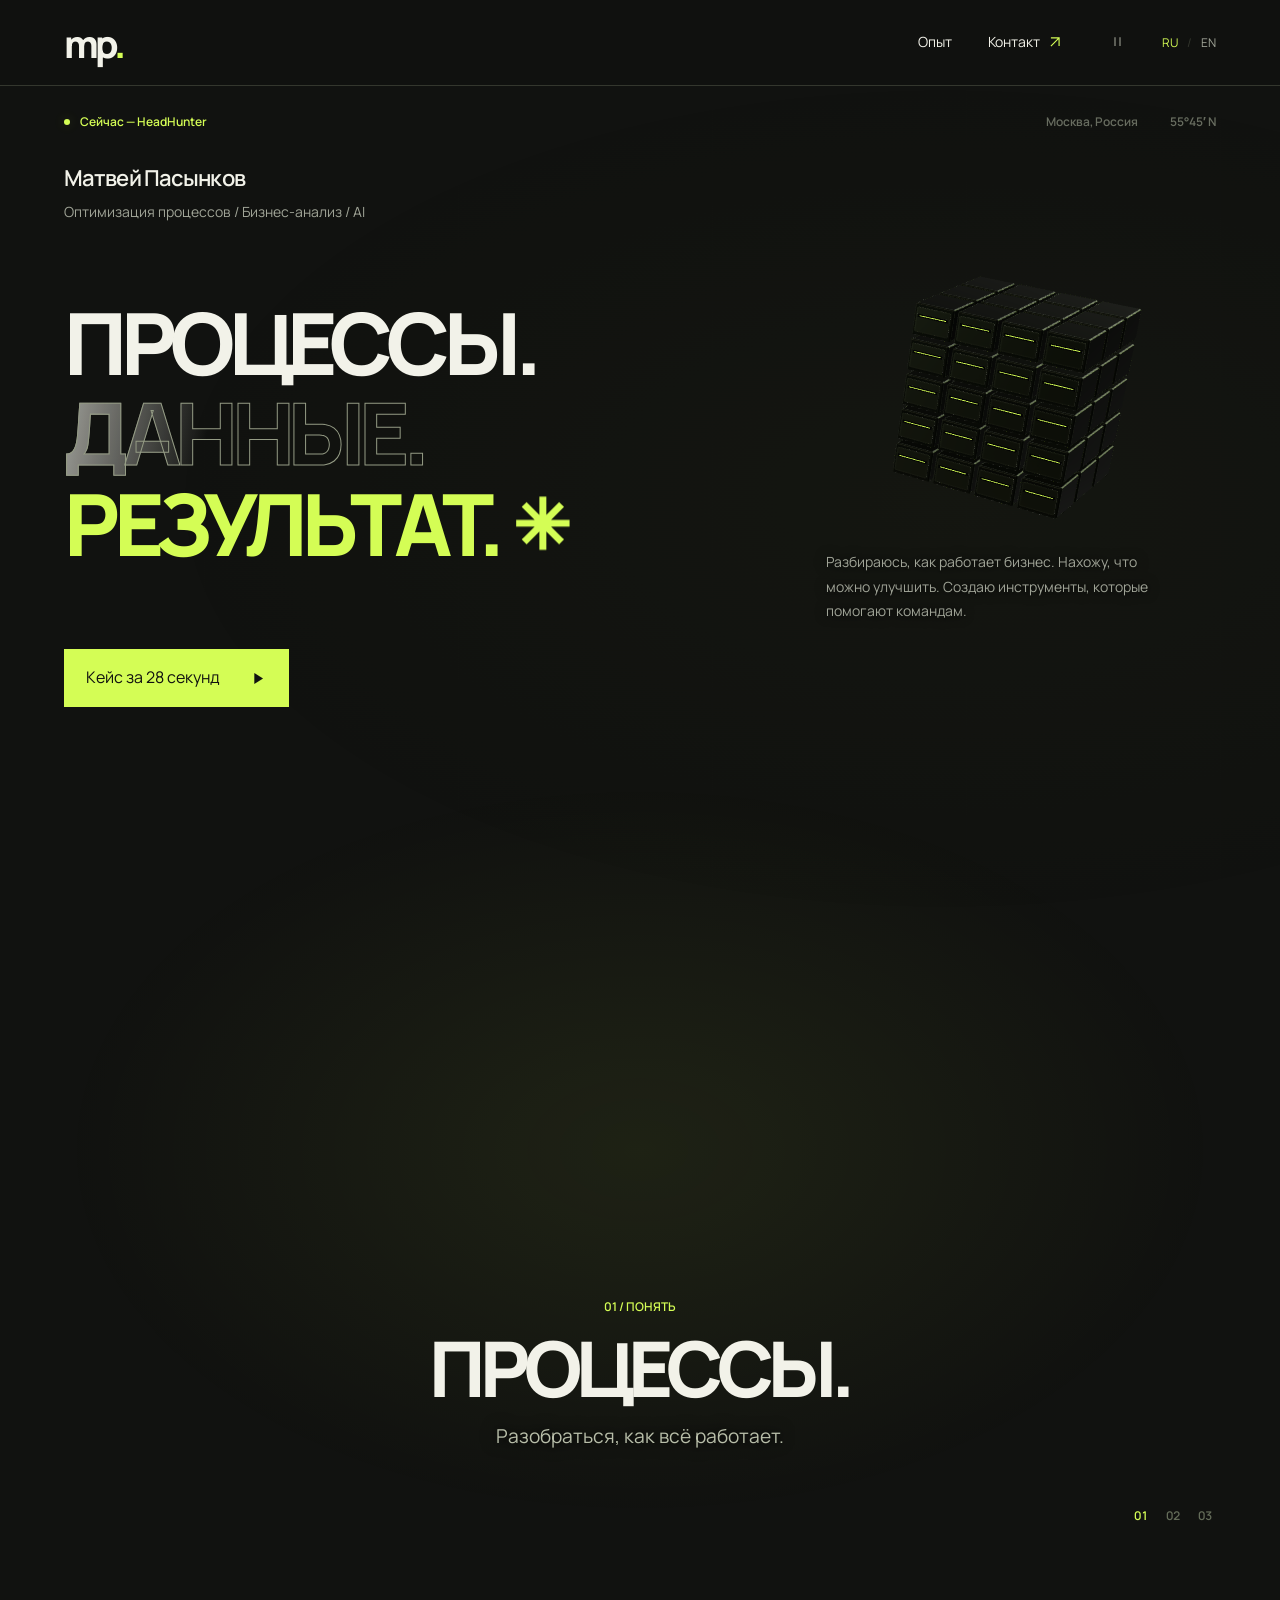
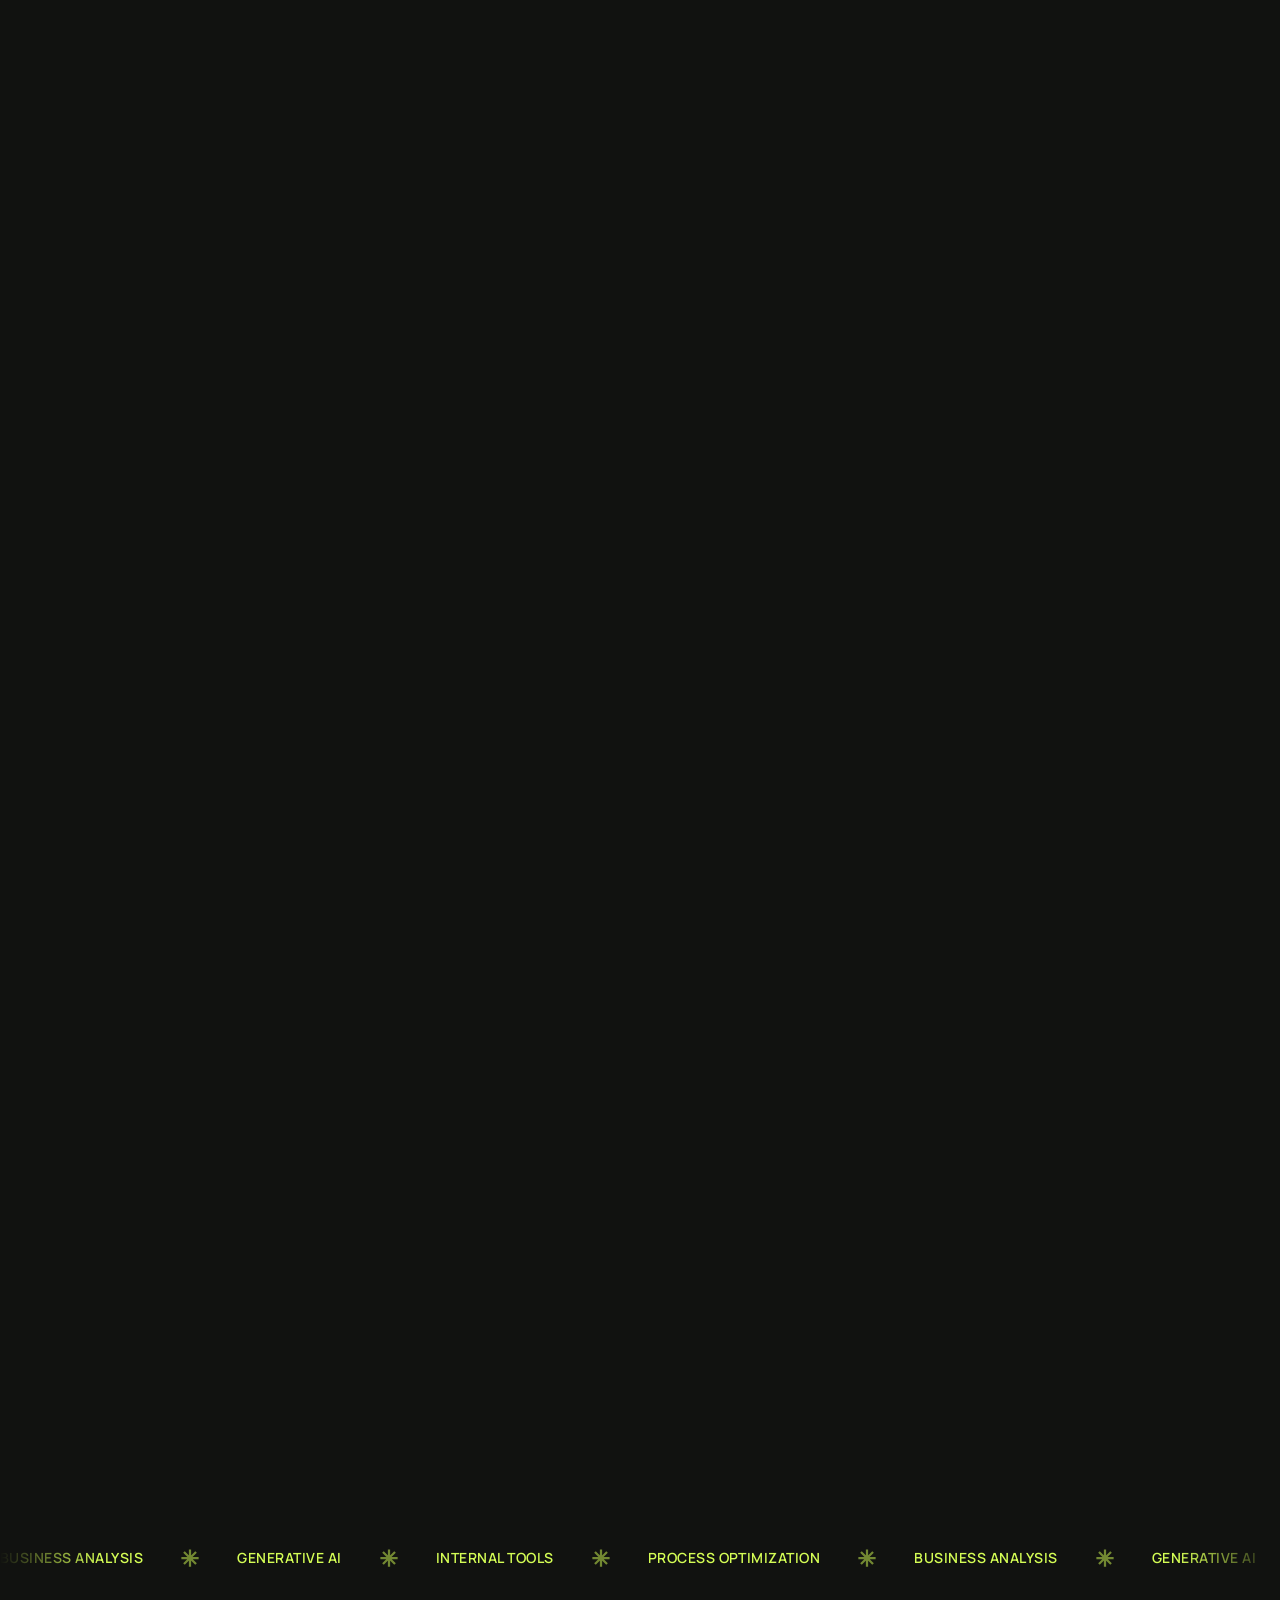
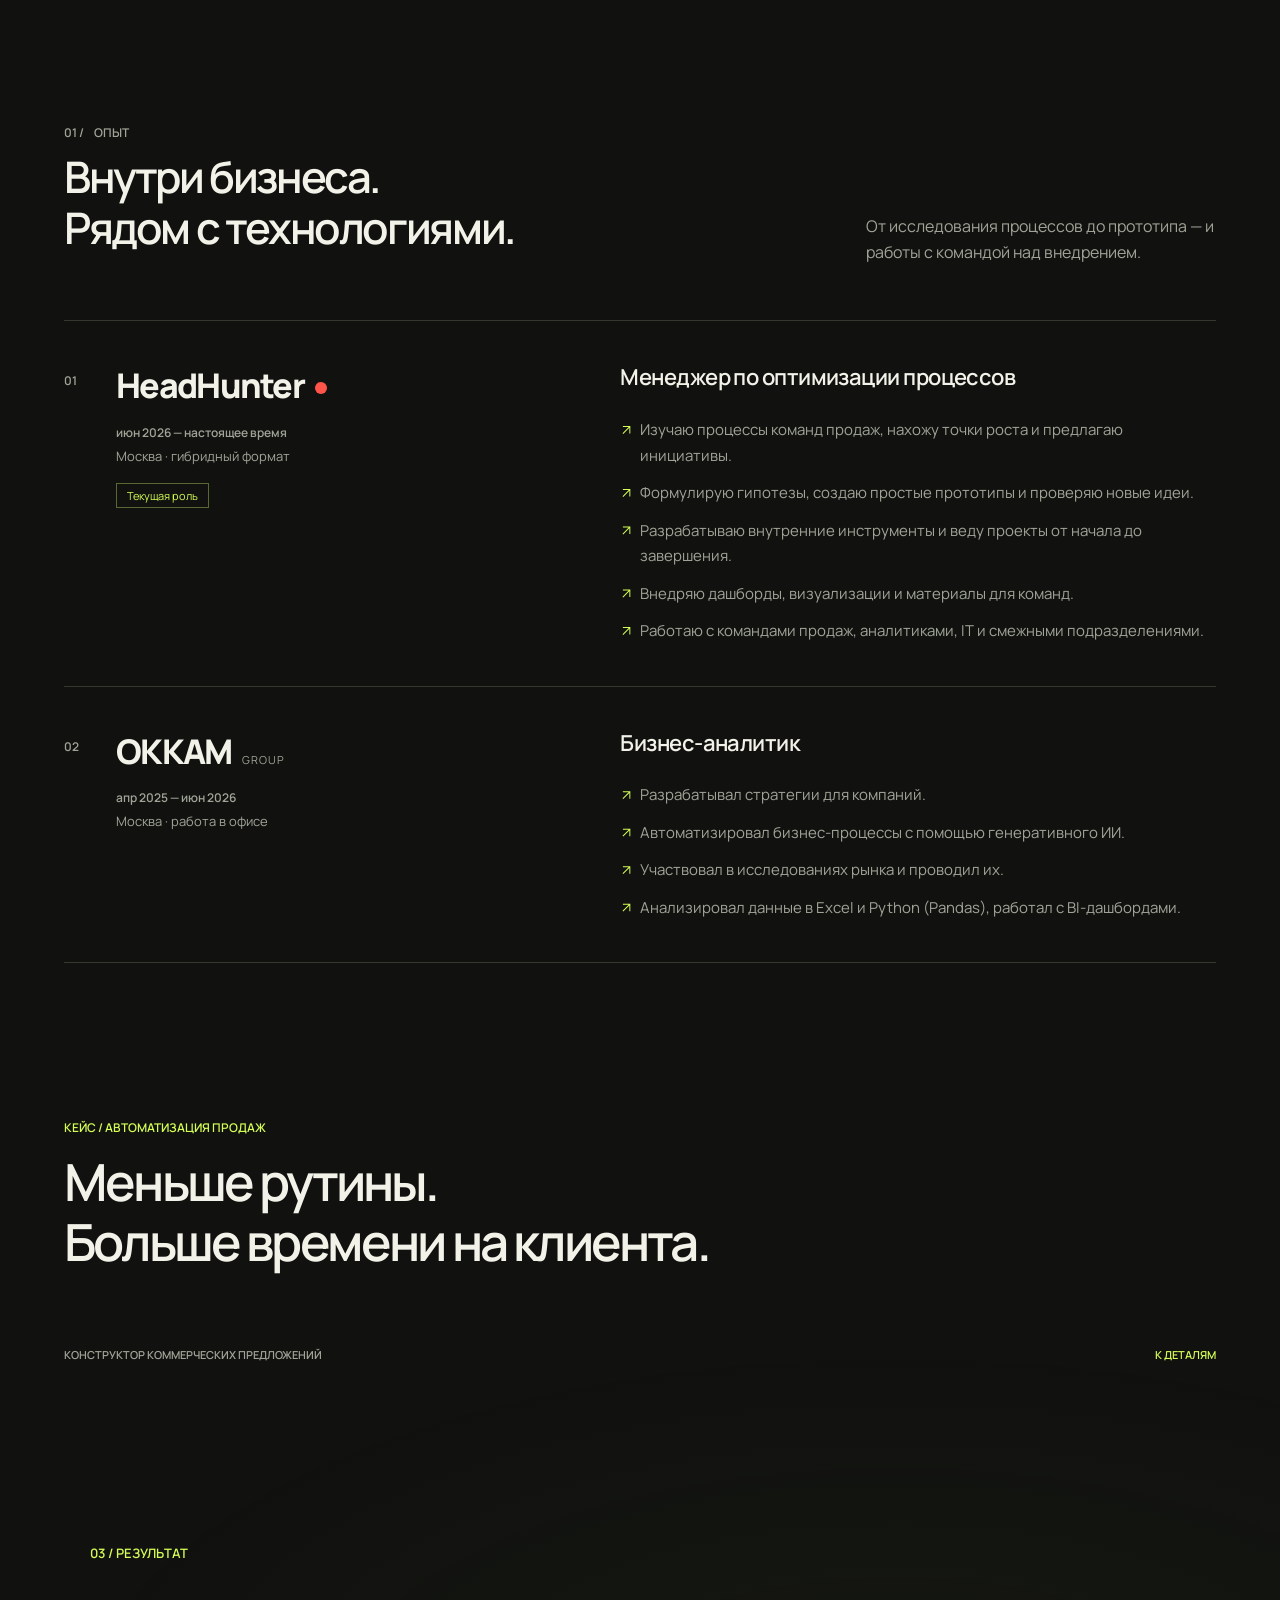
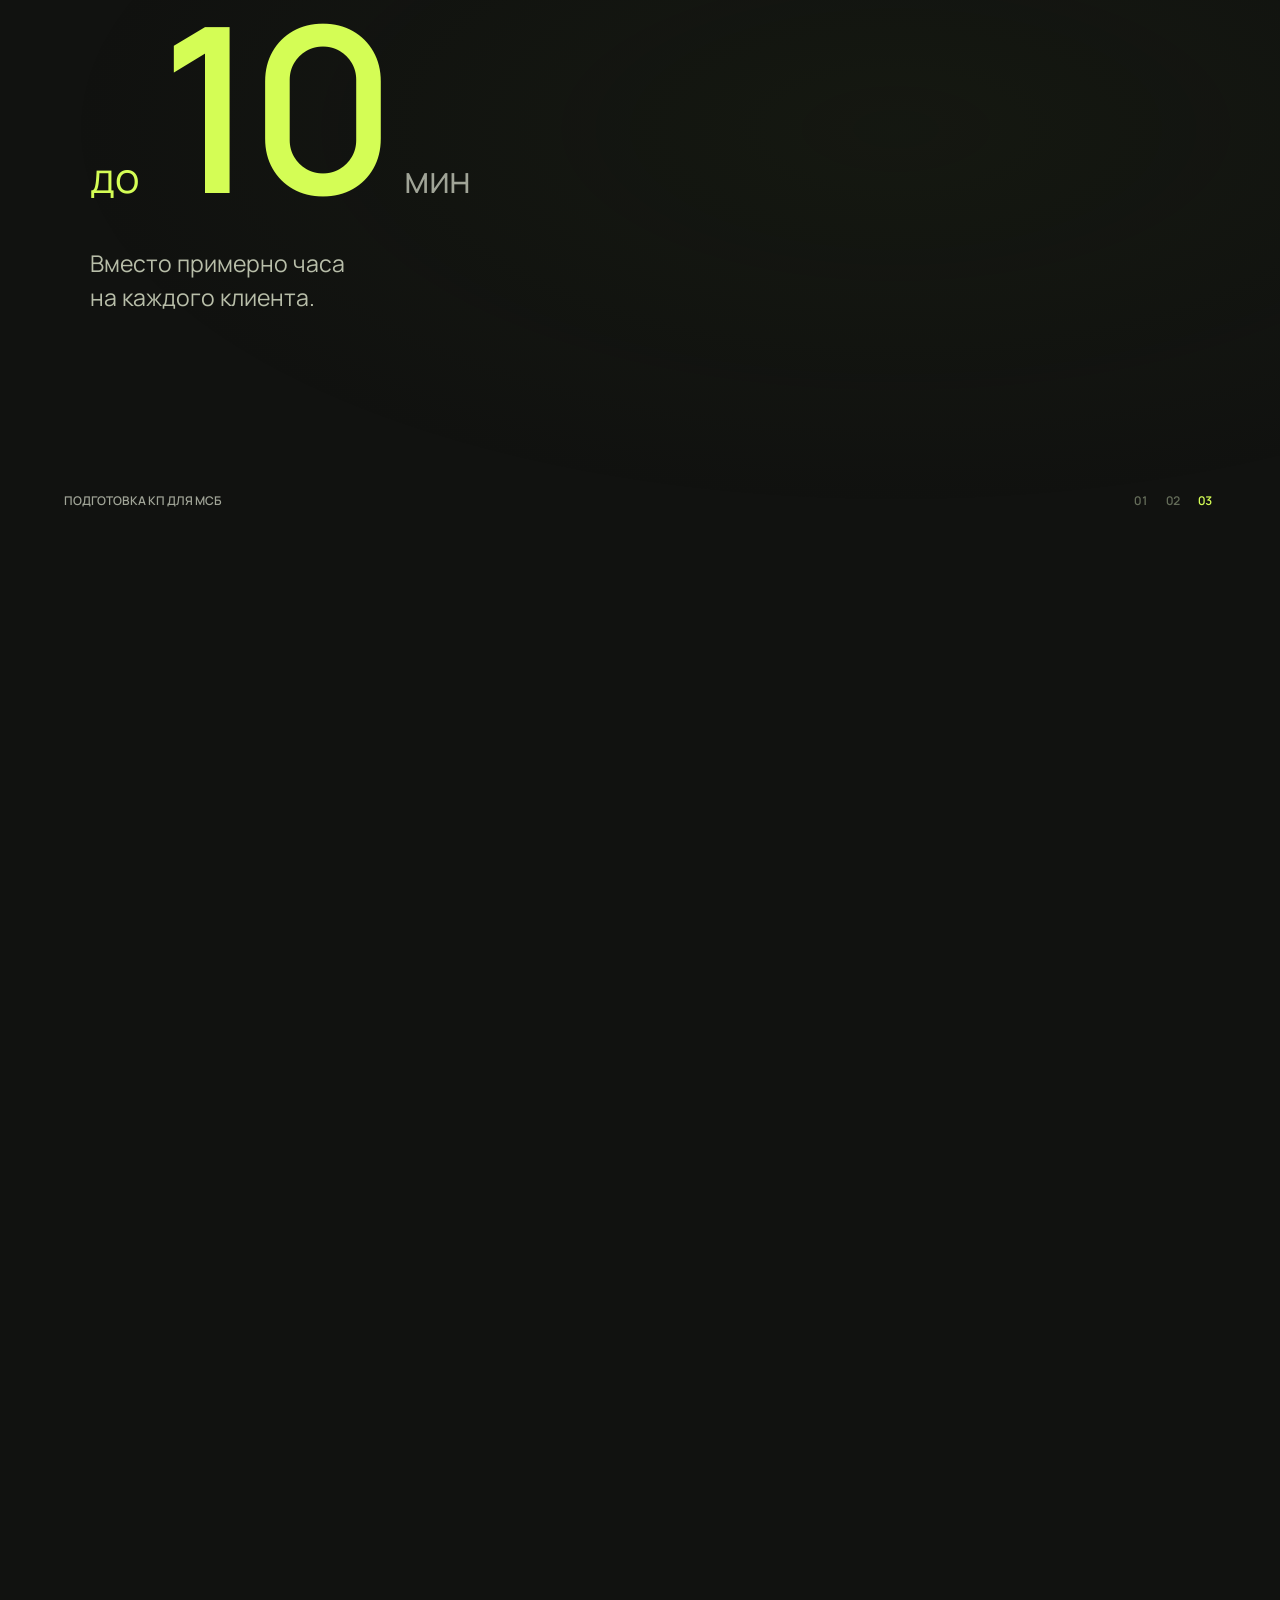
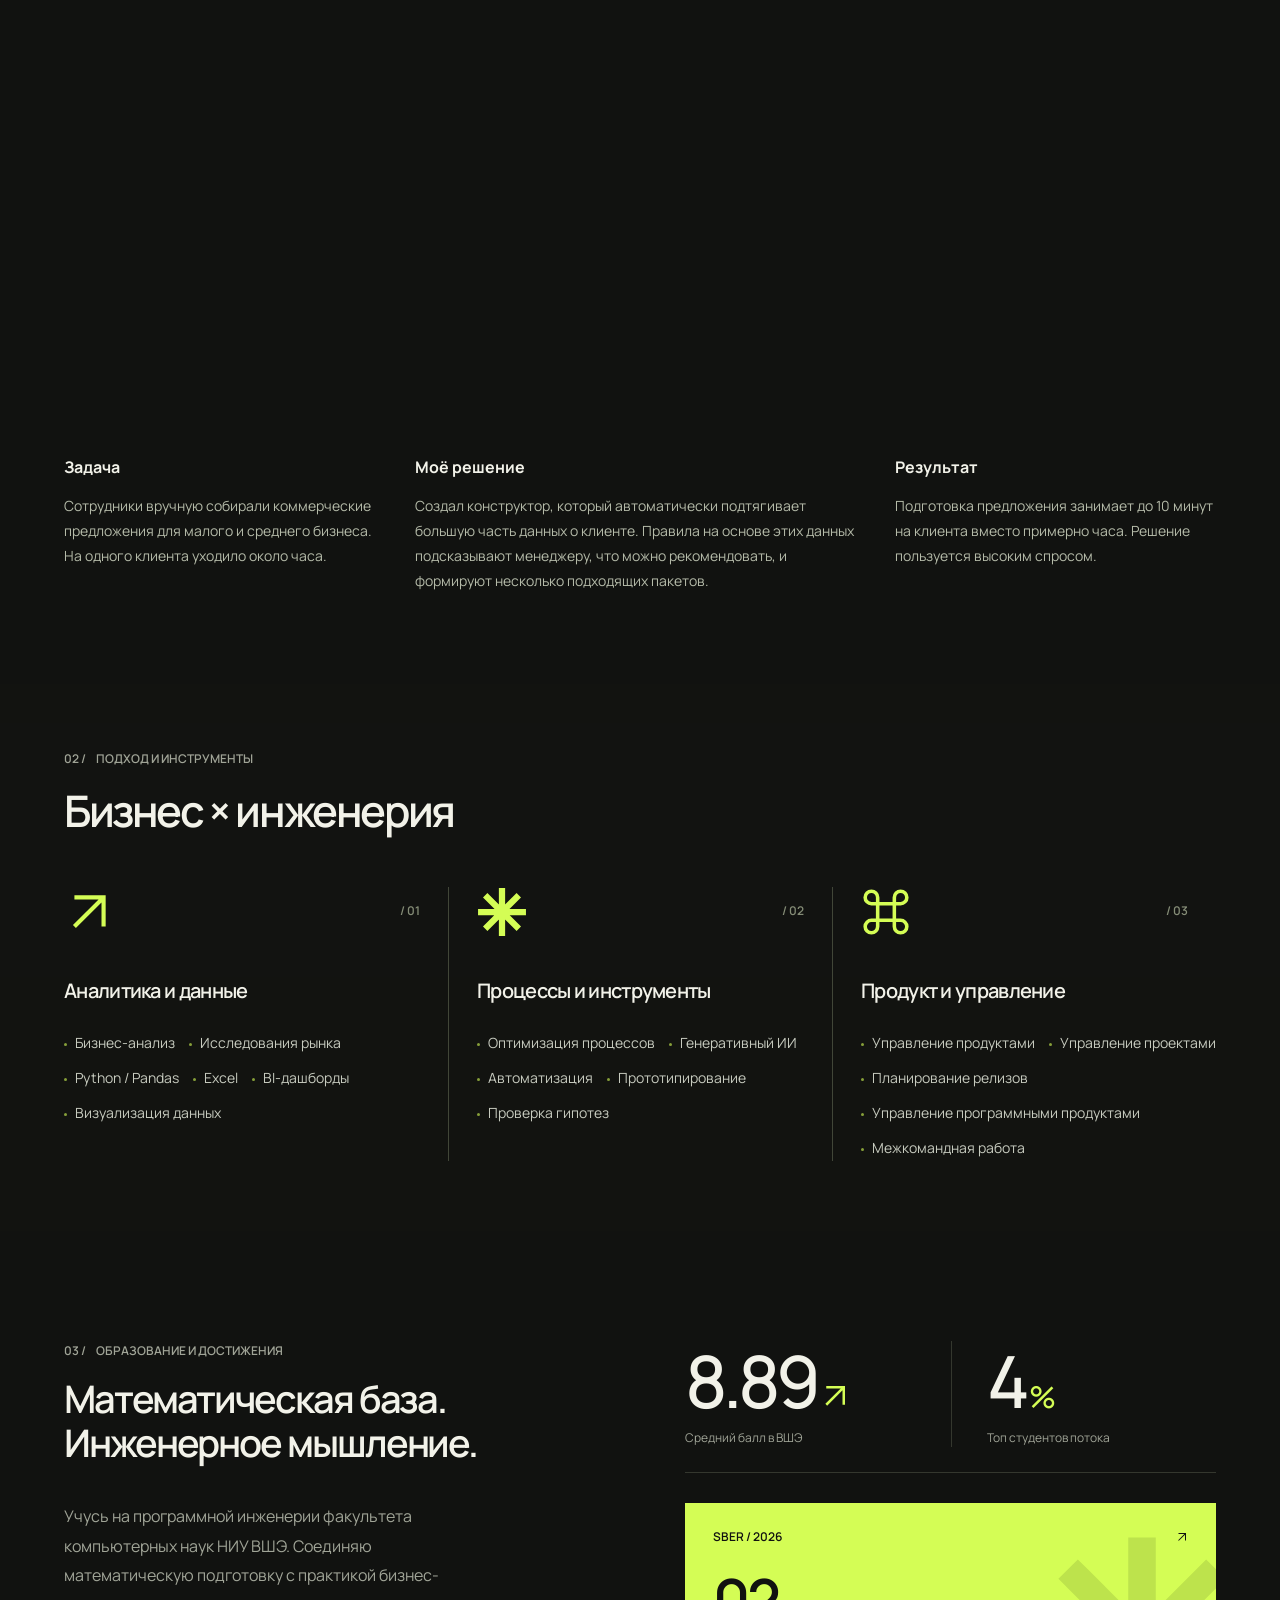
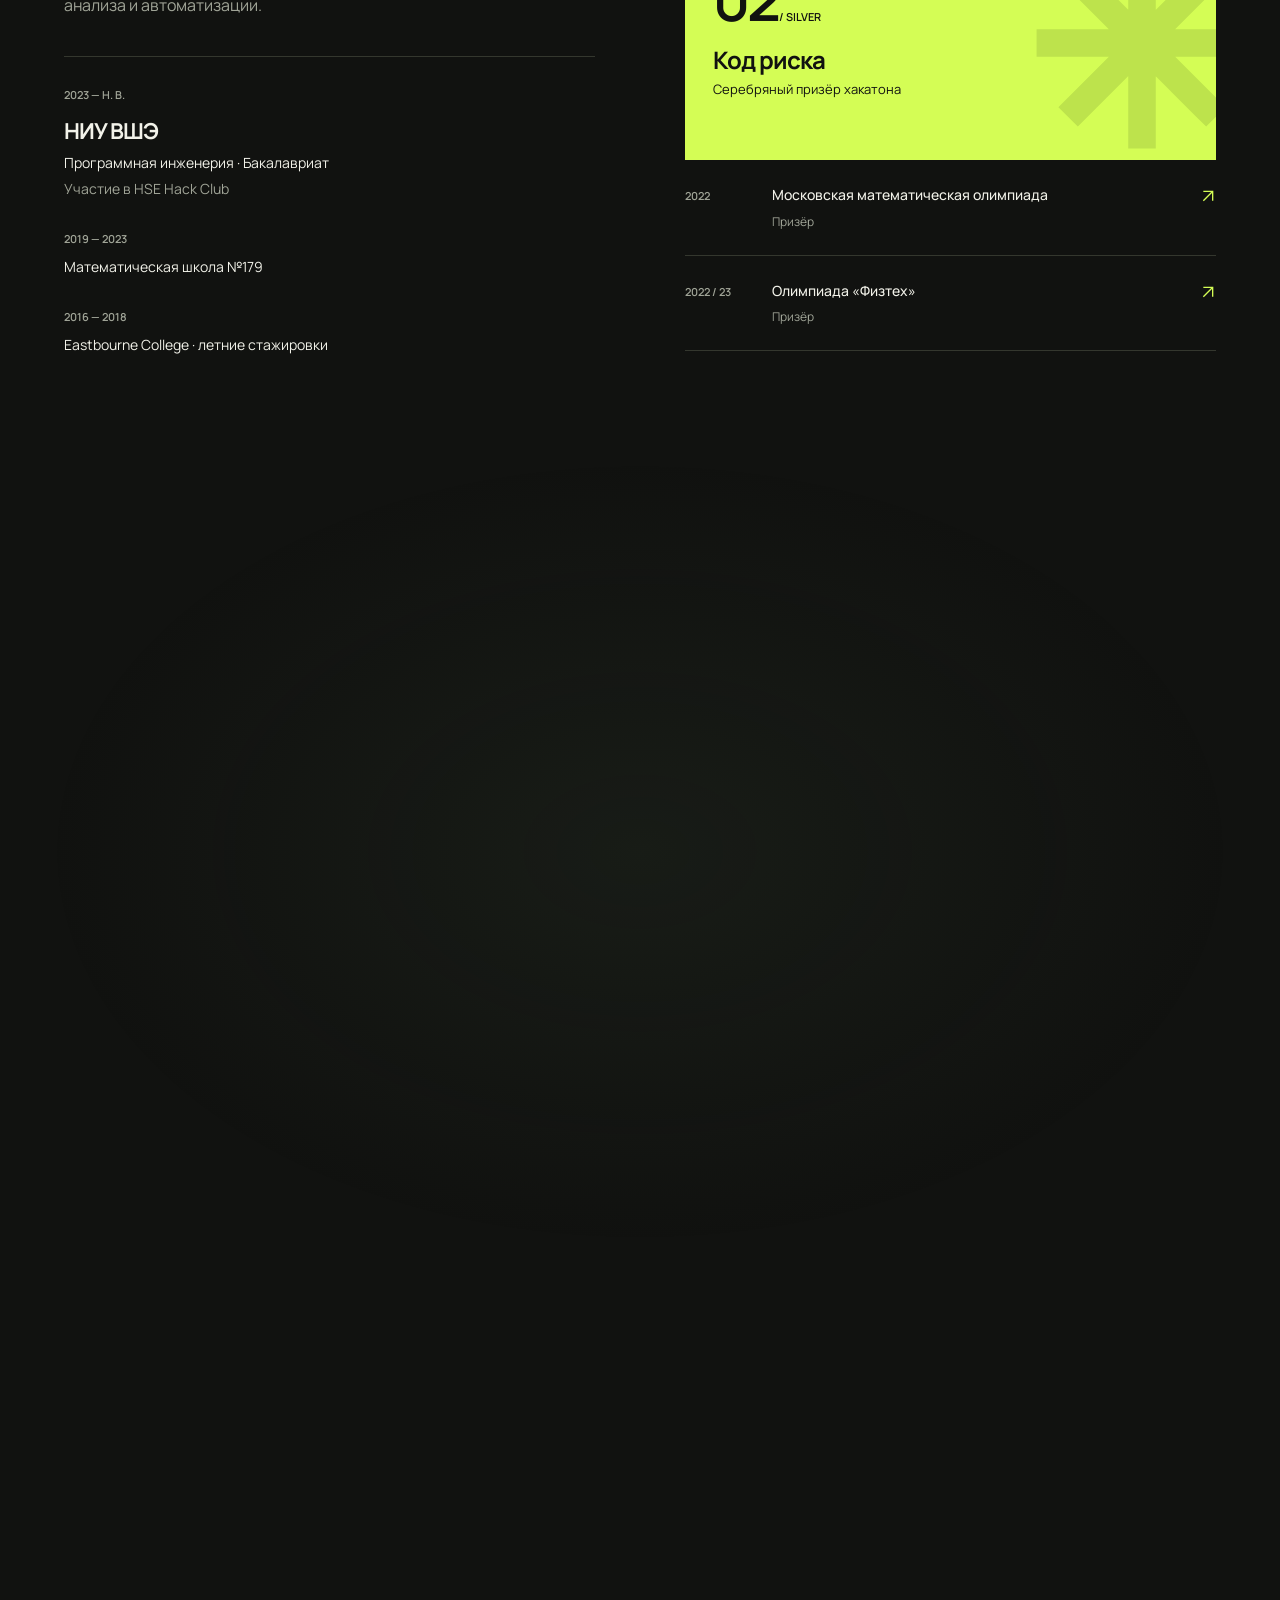
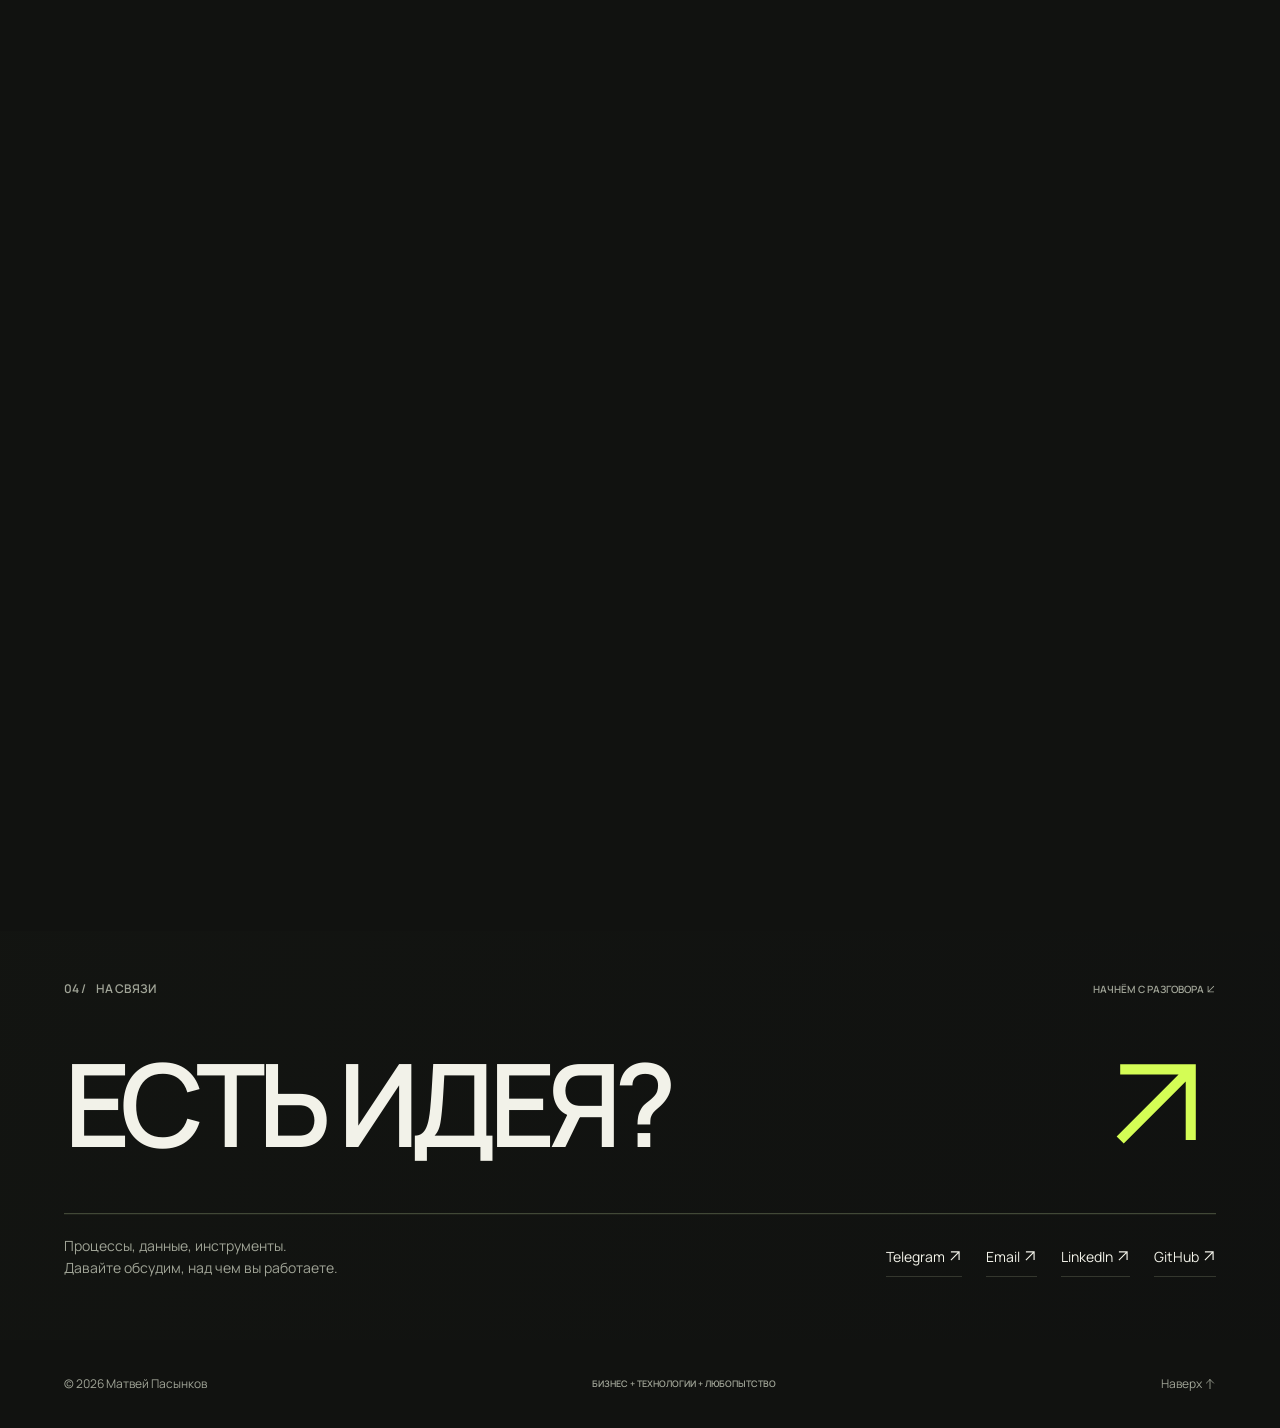
==== index.html @ 681729d5 "Build a continuous case film and responsive cube interaction" ====
<!doctype html>
<html lang="ru">
<head>
<meta charset="utf-8"><meta name="viewport" content="width=device-width,initial-scale=1">
<meta name="theme-color" content="#111210">
<meta name="description" content="Матвей Пасынков — оптимизация процессов в HeadHunter, бизнес-анализ и AI-автоматизация. Программная инженерия, НИУ ВШЭ.">
<title>Матвей Пасынков — процессы, данные, результат</title>
<link rel="canonical" href="https://matveipasynkov.github.io/">
<link rel="icon" href="assets/favicon.svg" type="image/svg+xml">
<link rel="preconnect" href="https://fonts.googleapis.com"><link rel="preconnect" href="https://fonts.gstatic.com" crossorigin>
<link href="https://fonts.googleapis.com/css2?family=Manrope:wght@400;500;600;700;800&display=swap" rel="stylesheet">
<link rel="stylesheet" href="styles.css?v=pulse-8">
</head>
<body>
<a class="skip" href="#main">К содержанию / Skip to content</a>
<header class="header"><a class="monogram" href="#" aria-label="Матвей Пасынков — главная">mp<span class="dot">.</span></a><nav aria-label="Main navigation"><a href="#experience"><span data-ru="Опыт" data-en="Experience">Опыт</span></a><a href="#contact"><span data-ru="Контакт" data-en="Contact">Контакт</span> <span class="arrow"><svg class="ui-icon" viewBox="0 0 24 24" fill="none" stroke="currentColor" stroke-width="1.7" stroke-linecap="square" aria-hidden="true"><path d="M5 4h15v15h-2V7.414L5.707 19.707 4.293 18.293 16.586 6H5Z" fill="currentColor" stroke="none"/></svg></span></a></nav><button class="motion-toggle" type="button" aria-label="Pause animations" aria-pressed="false" title="Pause animations"><span aria-hidden="true">Ⅱ</span></button><button class="lang" type="button" aria-label="Switch to English"><span class="lang-ru active">RU</span><span class="lang-divider">/</span><span class="lang-en">EN</span></button></header>
<main id="main">
<section class="hero wrap">
<div class="hero-top"><div class="eyebrow"><span class="status-dot"></span><span data-ru="Сейчас — HeadHunter" data-en="Currently at HeadHunter">Сейчас — HeadHunter</span></div><div class="mono hero-place"><span data-ru="Москва, Россия" data-en="Moscow, Russia">Москва, Россия</span> <span>55°45′ N</span></div></div>
<div class="hero-identity"><h1 data-ru="Матвей Пасынков" data-en="Matvey Pasynkov">Матвей Пасынков</h1><p><span data-ru="Оптимизация процессов / Бизнес-анализ / AI" data-en="Process optimization / Business analysis / AI">Оптимизация процессов / Бизнес-анализ / AI</span></p></div>
<div class="hero-grid"><div class="hero-display" aria-hidden="true"><div><span data-ru="ПРОЦЕССЫ." data-en="PROCESSES.">ПРОЦЕССЫ.</span></div><div class="outline"><span data-ru="ДАННЫЕ." data-en="DATA.">ДАННЫЕ.</span></div><div class="accent"><span data-ru="РЕЗУЛЬТАТ." data-en="IMPACT.">РЕЗУЛЬТАТ.</span><span class="display-star"><svg class="ui-icon" viewBox="0 0 24 24" fill="none" stroke="currentColor" stroke-width="1.7" stroke-linecap="square" aria-hidden="true"><path d="M12 2v20M2 12h20M5 5l14 14M5 19 19 5" stroke-width="3"/></svg></span></div></div>
<div class="hero-aside"><div class="process-diagram" aria-label="Цикл работы: анализ, гипотеза, прототип и проверка"><div class="diagram-top mono"><span data-ru="ОТ ВОПРОСА К РЕШЕНИЮ" data-en="FROM QUESTION TO SOLUTION">ОТ ВОПРОСА К РЕШЕНИЮ</span><span><svg class="ui-icon" viewBox="0 0 24 24" fill="none" stroke="currentColor" stroke-width="1.7" stroke-linecap="square" aria-hidden="true"><path d="M5 4h15v15h-2V7.414L5.707 19.707 4.293 18.293 16.586 6H5Z" fill="currentColor" stroke="none"/></svg></span></div><div class="diagram-stage"><div class="orbit orbit-one"></div><div class="orbit orbit-two"></div><div class="orbit orbit-three"></div><div class="diagram-core"><span><svg class="ui-icon" viewBox="0 0 24 24" fill="none" stroke="currentColor" stroke-width="1.7" stroke-linecap="square" aria-hidden="true"><path d="M5 4h15v15h-2V7.414L5.707 19.707 4.293 18.293 16.586 6H5Z" fill="currentColor" stroke="none"/></svg></span></div><span class="node node-a">01 / <span data-ru="АНАЛИЗ" data-en="ANALYSIS">АНАЛИЗ</span></span><span class="node node-b">02 / <span data-ru="ГИПОТЕЗА" data-en="HYPOTHESIS">ГИПОТЕЗА</span></span><span class="node node-c">03 / <span data-ru="ПРОТОТИП" data-en="PROTOTYPE">ПРОТОТИП</span></span></div><div class="diagram-bottom mono"><span><span data-ru="ПРОВЕРИТЬ. УЛУЧШИТЬ. ПОВТОРИТЬ." data-en="TEST. IMPROVE. REPEAT.">ПРОВЕРИТЬ. УЛУЧШИТЬ. ПОВТОРИТЬ.</span></span><span class="signal">▂▄▆█</span></div></div><p class="hero-summary"><span data-ru="Разбираюсь, как работает бизнес. Нахожу, что можно улучшить. Создаю инструменты, которые помогают командам." data-en="I explore how businesses work, find what can be improved, and build tools that help teams.">Разбираюсь, как работает бизнес. Нахожу, что можно улучшить. Создаю инструменты, которые помогают командам.</span></p></div></div>
<div class="hero-bottom"><button class="primary film-trigger" type="button" aria-haspopup="dialog" aria-controls="intro-film"><span data-ru="Кейс за 28 секунд" data-en="The case in 28 seconds">Кейс за 28 секунд</span><svg class="ui-icon" viewBox="0 0 24 24" fill="currentColor" aria-hidden="true"><path d="m8 5 11 7-11 7Z"/></svg></button></div>
</section>
<section class="scroll-film" aria-label="Processes, data, impact">
<div class="film-stage">

<div class="film-art" aria-hidden="true"><div class="film-grid"></div><svg class="film-system" viewBox="0 0 800 800" fill="none"><g stroke="currentColor"><circle class="film-ring ring-a" cx="400" cy="400" r="270"/><circle class="film-ring ring-b" cx="400" cy="400" r="220" stroke-dasharray="2 14"/><ellipse class="film-ring ring-c" cx="400" cy="400" rx="310" ry="125"/><ellipse class="film-ring ring-d" cx="400" cy="400" rx="125" ry="310"/><path class="film-cross" d="M400 60v100M400 640v100M60 400h100M640 400h100"/></g><g class="film-points" fill="currentColor"><circle cx="400" cy="130" r="6"/><circle cx="670" cy="400" r="6"/><circle cx="400" cy="670" r="6"/><circle cx="130" cy="400" r="6"/></g></svg></div>
<div class="film-shot shot-one"><span class="film-index mono" data-ru="01 / ПОНЯТЬ" data-en="01 / UNDERSTAND">01 / ПОНЯТЬ</span><h2 data-ru="ПРОЦЕССЫ." data-en="PROCESSES.">ПРОЦЕССЫ.</h2><p data-ru="Разобраться, как всё работает." data-en="Understand how it all works.">Разобраться, как всё работает.</p></div>
<div class="film-shot shot-two"><span class="film-index mono" data-ru="02 / ИССЛЕДОВАТЬ" data-en="02 / EXPLORE">02 / ИССЛЕДОВАТЬ</span><h2 data-ru="ДАННЫЕ." data-en="DATA.">ДАННЫЕ.</h2><p data-ru="Найти закономерности. Проверить гипотезу." data-en="Find the patterns. Test the hypothesis.">Найти закономерности. Проверить гипотезу.</p></div>
<div class="film-shot shot-three"><span class="film-index mono" data-ru="03 / СОЗДАТЬ" data-en="03 / BUILD">03 / СОЗДАТЬ</span><h2 data-ru="РЕЗУЛЬТАТ." data-en="IMPACT.">РЕЗУЛЬТАТ.</h2><p data-ru="Превратить идею в работающий инструмент." data-en="Turn an idea into a working tool.">Превратить идею в работающий инструмент.</p></div>
<div class="film-bottom"><div class="scene-steps" aria-hidden="true"><span class="is-active">01</span><span>02</span><span>03</span></div></div>
</div></section>
<div class="ribbon-viewport" aria-hidden="true"><div class="ribbon"><div class="ribbon-track"><div class="ribbon-group"><div class="ribbon-unit"><span class="ribbon-label">BUSINESS ANALYSIS</span><span><svg class="ui-icon" viewBox="0 0 24 24" fill="none" stroke="currentColor" stroke-width="1.7" stroke-linecap="square" aria-hidden="true"><path d="M12 2v20M2 12h20M5 5l14 14M5 19 19 5" stroke-width="3"/></svg></span><span class="ribbon-label">GENERATIVE AI</span><span><svg class="ui-icon" viewBox="0 0 24 24" fill="none" stroke="currentColor" stroke-width="1.7" stroke-linecap="square" aria-hidden="true"><path d="M12 2v20M2 12h20M5 5l14 14M5 19 19 5" stroke-width="3"/></svg></span><span class="ribbon-label">INTERNAL TOOLS</span><span><svg class="ui-icon" viewBox="0 0 24 24" fill="none" stroke="currentColor" stroke-width="1.7" stroke-linecap="square" aria-hidden="true"><path d="M12 2v20M2 12h20M5 5l14 14M5 19 19 5" stroke-width="3"/></svg></span><span class="ribbon-label">PROCESS OPTIMIZATION</span><span><svg class="ui-icon" viewBox="0 0 24 24" fill="none" stroke="currentColor" stroke-width="1.7" stroke-linecap="square" aria-hidden="true"><path d="M12 2v20M2 12h20M5 5l14 14M5 19 19 5" stroke-width="3"/></svg></span></div><div class="ribbon-unit"><span class="ribbon-label">BUSINESS ANALYSIS</span><span><svg class="ui-icon" viewBox="0 0 24 24" fill="none" stroke="currentColor" stroke-width="1.7" stroke-linecap="square" aria-hidden="true"><path d="M12 2v20M2 12h20M5 5l14 14M5 19 19 5" stroke-width="3"/></svg></span><span class="ribbon-label">GENERATIVE AI</span><span><svg class="ui-icon" viewBox="0 0 24 24" fill="none" stroke="currentColor" stroke-width="1.7" stroke-linecap="square" aria-hidden="true"><path d="M12 2v20M2 12h20M5 5l14 14M5 19 19 5" stroke-width="3"/></svg></span><span class="ribbon-label">INTERNAL TOOLS</span><span><svg class="ui-icon" viewBox="0 0 24 24" fill="none" stroke="currentColor" stroke-width="1.7" stroke-linecap="square" aria-hidden="true"><path d="M12 2v20M2 12h20M5 5l14 14M5 19 19 5" stroke-width="3"/></svg></span><span class="ribbon-label">PROCESS OPTIMIZATION</span><span><svg class="ui-icon" viewBox="0 0 24 24" fill="none" stroke="currentColor" stroke-width="1.7" stroke-linecap="square" aria-hidden="true"><path d="M12 2v20M2 12h20M5 5l14 14M5 19 19 5" stroke-width="3"/></svg></span></div><div class="ribbon-unit"><span class="ribbon-label">BUSINESS ANALYSIS</span><span><svg class="ui-icon" viewBox="0 0 24 24" fill="none" stroke="currentColor" stroke-width="1.7" stroke-linecap="square" aria-hidden="true"><path d="M12 2v20M2 12h20M5 5l14 14M5 19 19 5" stroke-width="3"/></svg></span><span class="ribbon-label">GENERATIVE AI</span><span><svg class="ui-icon" viewBox="0 0 24 24" fill="none" stroke="currentColor" stroke-width="1.7" stroke-linecap="square" aria-hidden="true"><path d="M12 2v20M2 12h20M5 5l14 14M5 19 19 5" stroke-width="3"/></svg></span><span class="ribbon-label">INTERNAL TOOLS</span><span><svg class="ui-icon" viewBox="0 0 24 24" fill="none" stroke="currentColor" stroke-width="1.7" stroke-linecap="square" aria-hidden="true"><path d="M12 2v20M2 12h20M5 5l14 14M5 19 19 5" stroke-width="3"/></svg></span><span class="ribbon-label">PROCESS OPTIMIZATION</span><span><svg class="ui-icon" viewBox="0 0 24 24" fill="none" stroke="currentColor" stroke-width="1.7" stroke-linecap="square" aria-hidden="true"><path d="M12 2v20M2 12h20M5 5l14 14M5 19 19 5" stroke-width="3"/></svg></span></div></div><div class="ribbon-group"><div class="ribbon-unit"><span class="ribbon-label">BUSINESS ANALYSIS</span><span><svg class="ui-icon" viewBox="0 0 24 24" fill="none" stroke="currentColor" stroke-width="1.7" stroke-linecap="square" aria-hidden="true"><path d="M12 2v20M2 12h20M5 5l14 14M5 19 19 5" stroke-width="3"/></svg></span><span class="ribbon-label">GENERATIVE AI</span><span><svg class="ui-icon" viewBox="0 0 24 24" fill="none" stroke="currentColor" stroke-width="1.7" stroke-linecap="square" aria-hidden="true"><path d="M12 2v20M2 12h20M5 5l14 14M5 19 19 5" stroke-width="3"/></svg></span><span class="ribbon-label">INTERNAL TOOLS</span><span><svg class="ui-icon" viewBox="0 0 24 24" fill="none" stroke="currentColor" stroke-width="1.7" stroke-linecap="square" aria-hidden="true"><path d="M12 2v20M2 12h20M5 5l14 14M5 19 19 5" stroke-width="3"/></svg></span><span class="ribbon-label">PROCESS OPTIMIZATION</span><span><svg class="ui-icon" viewBox="0 0 24 24" fill="none" stroke="currentColor" stroke-width="1.7" stroke-linecap="square" aria-hidden="true"><path d="M12 2v20M2 12h20M5 5l14 14M5 19 19 5" stroke-width="3"/></svg></span></div><div class="ribbon-unit"><span class="ribbon-label">BUSINESS ANALYSIS</span><span><svg class="ui-icon" viewBox="0 0 24 24" fill="none" stroke="currentColor" stroke-width="1.7" stroke-linecap="square" aria-hidden="true"><path d="M12 2v20M2 12h20M5 5l14 14M5 19 19 5" stroke-width="3"/></svg></span><span class="ribbon-label">GENERATIVE AI</span><span><svg class="ui-icon" viewBox="0 0 24 24" fill="none" stroke="currentColor" stroke-width="1.7" stroke-linecap="square" aria-hidden="true"><path d="M12 2v20M2 12h20M5 5l14 14M5 19 19 5" stroke-width="3"/></svg></span><span class="ribbon-label">INTERNAL TOOLS</span><span><svg class="ui-icon" viewBox="0 0 24 24" fill="none" stroke="currentColor" stroke-width="1.7" stroke-linecap="square" aria-hidden="true"><path d="M12 2v20M2 12h20M5 5l14 14M5 19 19 5" stroke-width="3"/></svg></span><span class="ribbon-label">PROCESS OPTIMIZATION</span><span><svg class="ui-icon" viewBox="0 0 24 24" fill="none" stroke="currentColor" stroke-width="1.7" stroke-linecap="square" aria-hidden="true"><path d="M12 2v20M2 12h20M5 5l14 14M5 19 19 5" stroke-width="3"/></svg></span></div><div class="ribbon-unit"><span class="ribbon-label">BUSINESS ANALYSIS</span><span><svg class="ui-icon" viewBox="0 0 24 24" fill="none" stroke="currentColor" stroke-width="1.7" stroke-linecap="square" aria-hidden="true"><path d="M12 2v20M2 12h20M5 5l14 14M5 19 19 5" stroke-width="3"/></svg></span><span class="ribbon-label">GENERATIVE AI</span><span><svg class="ui-icon" viewBox="0 0 24 24" fill="none" stroke="currentColor" stroke-width="1.7" stroke-linecap="square" aria-hidden="true"><path d="M12 2v20M2 12h20M5 5l14 14M5 19 19 5" stroke-width="3"/></svg></span><span class="ribbon-label">INTERNAL TOOLS</span><span><svg class="ui-icon" viewBox="0 0 24 24" fill="none" stroke="currentColor" stroke-width="1.7" stroke-linecap="square" aria-hidden="true"><path d="M12 2v20M2 12h20M5 5l14 14M5 19 19 5" stroke-width="3"/></svg></span><span class="ribbon-label">PROCESS OPTIMIZATION</span><span><svg class="ui-icon" viewBox="0 0 24 24" fill="none" stroke="currentColor" stroke-width="1.7" stroke-linecap="square" aria-hidden="true"><path d="M12 2v20M2 12h20M5 5l14 14M5 19 19 5" stroke-width="3"/></svg></span></div></div></div></div></div>
<section id="experience" class="wrap section"><div class="section-heading reveal"><div class="eyebrow">01 / <span data-ru="ОПЫТ" data-en="EXPERIENCE">ОПЫТ</span></div><h2 data-ru="Внутри бизнеса.
Рядом с технологиями." data-en="Inside the business.
Close to technology.">Внутри бизнеса.
Рядом с технологиями.</h2><p><span data-ru="От исследования процессов до прототипа — и работы с командой над внедрением." data-en="From understanding processes to prototyping — and working with teams on implementation.">От исследования процессов до прототипа — и работы с командой над внедрением.</span></p></div>
<article class="job reveal"><div class="job-left"><span class="job-number mono">01</span><div class="company">HeadHunter<span class="company-dot"><svg class="ui-icon" viewBox="0 0 24 24" fill="none" stroke="currentColor" stroke-width="1.7" stroke-linecap="square" aria-hidden="true"><circle cx="12" cy="12" r="8" fill="currentColor" stroke="none"/></svg></span></div><p class="job-date mono" data-ru="июн 2026 — настоящее время" data-en="Jun 2026 — present">июн 2026 — настоящее время</p><p class="job-location" data-ru="Москва · гибридный формат" data-en="Moscow · hybrid">Москва · гибридный формат</p><span class="current-badge"><span data-ru="Текущая роль" data-en="Current role">Текущая роль</span></span></div><div class="job-right"><h3 data-ru="Менеджер по оптимизации процессов" data-en="Process Optimization Manager">Менеджер по оптимизации процессов</h3><ul><li><span data-ru="Изучаю процессы команд продаж, нахожу точки роста и предлагаю инициативы." data-en="Analyze sales team processes, identify opportunities for improvement and propose initiatives.">Изучаю процессы команд продаж, нахожу точки роста и предлагаю инициативы.</span></li><li><span data-ru="Формулирую гипотезы, создаю простые прототипы и проверяю новые идеи." data-en="Formulate hypotheses, build simple prototypes and test new ideas.">Формулирую гипотезы, создаю простые прототипы и проверяю новые идеи.</span></li><li><span data-ru="Разрабатываю внутренние инструменты и веду проекты от начала до завершения." data-en="Develop internal tools and manage projects end to end.">Разрабатываю внутренние инструменты и веду проекты от начала до завершения.</span></li><li><span data-ru="Внедряю дашборды, визуализации и материалы для команд." data-en="Implement dashboards, visualizations and supporting materials.">Внедряю дашборды, визуализации и материалы для команд.</span></li><li><span data-ru="Работаю с командами продаж, аналитиками, IT и смежными подразделениями." data-en="Collaborate with sales teams, analysts, IT and other related teams.">Работаю с командами продаж, аналитиками, IT и смежными подразделениями.</span></li></ul></div></article><article class="job reveal"><div class="job-left"><span class="job-number mono">02</span><div class="company">OKKAM<span class="company-sub">GROUP</span></div><p class="job-date mono" data-ru="апр 2025 — июн 2026" data-en="Apr 2025 — Jun 2026">апр 2025 — июн 2026</p><p class="job-location" data-ru="Москва · работа в офисе" data-en="Moscow · on-site">Москва · работа в офисе</p></div><div class="job-right"><h3 data-ru="Бизнес-аналитик" data-en="Business Analyst">Бизнес-аналитик</h3><ul><li><span data-ru="Разрабатывал стратегии для компаний." data-en="Developed strategies for companies.">Разрабатывал стратегии для компаний.</span></li><li><span data-ru="Автоматизировал бизнес-процессы с помощью генеративного ИИ." data-en="Automated business processes using generative AI.">Автоматизировал бизнес-процессы с помощью генеративного ИИ.</span></li><li><span data-ru="Участвовал в исследованиях рынка и проводил их." data-en="Conducted and contributed to market research.">Участвовал в исследованиях рынка и проводил их.</span></li><li><span data-ru="Анализировал данные в Excel и Python (Pandas), работал с BI-дашбордами." data-en="Analyzed data using Excel and Python (Pandas), and worked with BI dashboards.">Анализировал данные в Excel и Python (Pandas), работал с BI-дашбордами.</span></li></ul></div></article>
</section>
<section id="case-study" class="case-study case-cinematic"><header class="wrap case-heading"><div class="eyebrow"><span data-ru="КЕЙС / АВТОМАТИЗАЦИЯ ПРОДАЖ" data-en="CASE STUDY / SALES AUTOMATION">КЕЙС / АВТОМАТИЗАЦИЯ ПРОДАЖ</span></div><h2 data-ru="Меньше рутины.
Больше времени на клиента." data-en="Less manual work.
More time for the client.">Меньше рутины.
Больше времени на клиента.</h2></header><div class="case-reel"><div class="case-screen"><div class="case-frame-top mono"><span><span data-ru="КОНСТРУКТОР КОММЕРЧЕСКИХ ПРЕДЛОЖЕНИЙ" data-en="COMMERCIAL PROPOSAL BUILDER">КОНСТРУКТОР КОММЕРЧЕСКИХ ПРЕДЛОЖЕНИЙ</span></span><a href="#case-details"><span data-ru="К ДЕТАЛЯМ" data-en="SKIP TO DETAILS">К ДЕТАЛЯМ</span></a></div><div class="case-scan" aria-hidden="true"></div><div class="case-shot case-before"><div class="case-kicker mono">01 / <span data-ru="РУЧНАЯ ПОДГОТОВКА" data-en="MANUAL PREPARATION">РУЧНАЯ ПОДГОТОВКА</span></div><div class="case-number"><span class="case-approx">≈</span>60<small><span data-ru="мин" data-en="min">мин</span></small></div><p class="case-line" data-ru="На одно предложение.
Для одного клиента." data-en="For one proposal.
For one client.">На одно предложение.
Для одного клиента.</p></div><div class="case-shot case-build"><div class="case-kicker mono">02 / <span data-ru="МОЁ РЕШЕНИЕ" data-en="MY SOLUTION">МОЁ РЕШЕНИЕ</span></div><h3 data-ru="Собрать процесс
в один инструмент." data-en="Bring the process
into one tool.">Собрать процесс
в один инструмент.</h3><div class="case-flow"><div class="case-flow-node"><span class="mono">01</span><span data-ru="Данные клиента" data-en="Client data">Данные клиента</span></div><div class="case-flow-node"><span class="mono">02</span><span data-ru="Правила рекомендаций" data-en="Recommendation rules">Правила рекомендаций</span></div><div class="case-flow-node"><span class="mono">03</span><span data-ru="Подходящие пакеты" data-en="Suitable packages">Подходящие пакеты</span></div></div><p class="case-line" data-ru="Данные подтягиваются. Рекомендации подсказываются. Предложение собирается." data-en="Data is retrieved. Recommendations are suggested. The proposal is assembled.">Данные подтягиваются. Рекомендации подсказываются. Предложение собирается.</p></div><div class="case-shot case-after"><div class="case-kicker mono">03 / <span data-ru="РЕЗУЛЬТАТ" data-en="THE RESULT">РЕЗУЛЬТАТ</span></div><div class="case-number"><span class="case-up-to"><span data-ru="до" data-en="up to">до</span></span>10<small><span data-ru="мин" data-en="min">мин</span></small></div><p class="case-line" data-ru="Вместо примерно часа
на каждого клиента." data-en="Instead of around an hour
per client.">Вместо примерно часа
на каждого клиента.</p></div><div class="case-frame-bottom"><span class="mono"><span data-ru="ПОДГОТОВКА КП ДЛЯ МСБ" data-en="PROPOSAL PREPARATION FOR SMBS">ПОДГОТОВКА КП ДЛЯ МСБ</span></span><div class="scene-steps" aria-hidden="true"><span class="is-active">01</span><span>02</span><span>03</span></div></div></div></div><div id="case-details" class="wrap case-summary"><div class="case-details"><div><h3 data-ru="Задача" data-en="The challenge">Задача</h3><p data-ru="Сотрудники вручную собирали коммерческие предложения для малого и среднего бизнеса. На одного клиента уходило около часа." data-en="Employees assembled proposals for small and medium-sized businesses manually, spending around an hour per client.">Сотрудники вручную собирали коммерческие предложения для малого и среднего бизнеса. На одного клиента уходило около часа.</p></div><div><h3 data-ru="Моё решение" data-en="My solution">Моё решение</h3><p data-ru="Создал конструктор, который автоматически подтягивает большую часть данных о клиенте. Правила на основе этих данных подсказывают менеджеру, что можно рекомендовать, и формируют несколько подходящих пакетов." data-en="I built a proposal builder that automatically retrieves most of the required client data. Data-based rules suggest what the manager can recommend and assemble several packages suited to the client’s needs.">Создал конструктор, который автоматически подтягивает большую часть данных о клиенте. Правила на основе этих данных подсказывают менеджеру, что можно рекомендовать, и формируют несколько подходящих пакетов.</p></div><div><h3 data-ru="Результат" data-en="The outcome">Результат</h3><p data-ru="Подготовка предложения занимает до 10 минут на клиента вместо примерно часа. Решение пользуется высоким спросом." data-en="Proposal preparation takes up to 10 minutes per client instead of around an hour. The solution is in high demand.">Подготовка предложения занимает до 10 минут на клиента вместо примерно часа. Решение пользуется высоким спросом.</p></div></div></div></section>
<section class="toolkit"><div class="wrap"><div class="toolkit-heading reveal"><div class="eyebrow">02 / <span data-ru="ПОДХОД И ИНСТРУМЕНТЫ" data-en="APPROACH &amp; TOOLS">ПОДХОД И ИНСТРУМЕНТЫ</span></div><h2 data-ru="Бизнес × инженерия" data-en="Business × engineering">Бизнес × инженерия</h2></div><div class="toolkit-grid"><article class="skill-panel reveal"><span class="skill-symbol" aria-hidden="true"><svg class="ui-icon" viewBox="0 0 24 24" fill="none" stroke="currentColor" stroke-width="1.7" stroke-linecap="square" aria-hidden="true"><path d="M5 4h15v15h-2V7.414L5.707 19.707 4.293 18.293 16.586 6H5Z" fill="currentColor" stroke="none"/></svg></span><div class="mono skill-number">/ 01</div><h3 data-ru="Аналитика и данные" data-en="Analytics &amp; data">Аналитика и данные</h3><div class="tags"><span class="tag" data-ru="Бизнес-анализ" data-en="Business analysis">Бизнес-анализ</span><span class="tag" data-ru="Исследования рынка" data-en="Market research">Исследования рынка</span><span class="tag">Python / Pandas</span><span class="tag">Excel</span><span class="tag" data-ru="BI-дашборды" data-en="BI dashboards">BI-дашборды</span><span class="tag" data-ru="Визуализация данных" data-en="Data visualization">Визуализация данных</span></div></article><article class="skill-panel reveal"><span class="skill-symbol" aria-hidden="true"><svg class="ui-icon" viewBox="0 0 24 24" fill="none" stroke="currentColor" stroke-width="1.7" stroke-linecap="square" aria-hidden="true"><path d="M12 2v20M2 12h20M5 5l14 14M5 19 19 5" stroke-width="3"/></svg></span><div class="mono skill-number">/ 02</div><h3 data-ru="Процессы и инструменты" data-en="Processes &amp; tools">Процессы и инструменты</h3><div class="tags"><span class="tag" data-ru="Оптимизация процессов" data-en="Process optimization">Оптимизация процессов</span><span class="tag" data-ru="Генеративный ИИ" data-en="Generative AI">Генеративный ИИ</span><span class="tag" data-ru="Автоматизация" data-en="Automation">Автоматизация</span><span class="tag" data-ru="Прототипирование" data-en="Prototyping">Прототипирование</span><span class="tag" data-ru="Проверка гипотез" data-en="Hypothesis testing">Проверка гипотез</span></div></article><article class="skill-panel reveal"><span class="skill-symbol" aria-hidden="true"><svg class="ui-icon" viewBox="0 0 24 24" fill="none" stroke="currentColor" stroke-width="1.7" stroke-linecap="square" aria-hidden="true"><path d="M8 8H5a3 3 0 1 1 3-3v14a3 3 0 1 1-3-3h14a3 3 0 1 1-3 3V5a3 3 0 1 1 3 3H8Z"/></svg></span><div class="mono skill-number">/ 03</div><h3 data-ru="Продукт и управление" data-en="Product &amp; management">Продукт и управление</h3><div class="tags"><span class="tag" data-ru="Управление продуктами" data-en="Product management">Управление продуктами</span><span class="tag" data-ru="Управление проектами" data-en="Project management">Управление проектами</span><span class="tag" data-ru="Планирование релизов" data-en="Release planning">Планирование релизов</span><span class="tag" data-ru="Управление программными продуктами" data-en="Software product management">Управление программными продуктами</span><span class="tag" data-ru="Межкомандная работа" data-en="Cross-functional collaboration">Межкомандная работа</span></div></article></div></div></section>
<section id="about" class="wrap section about"><div class="about-left reveal"><div class="eyebrow">03 / <span data-ru="ОБРАЗОВАНИЕ И ДОСТИЖЕНИЯ" data-en="EDUCATION &amp; ACHIEVEMENTS">ОБРАЗОВАНИЕ И ДОСТИЖЕНИЯ</span></div><h2 data-ru="Математическая база.
Инженерное мышление." data-en="A mathematical foundation.
An engineering mindset.">Математическая база.
Инженерное мышление.</h2><p class="about-copy"><span data-ru="Учусь на программной инженерии факультета компьютерных наук НИУ ВШЭ. Соединяю математическую подготовку с практикой бизнес-анализа и автоматизации." data-en="I study Software Engineering at HSE University’s Faculty of Computer Science, combining a mathematical foundation with hands-on business analysis and automation.">Учусь на программной инженерии факультета компьютерных наук НИУ ВШЭ. Соединяю математическую подготовку с практикой бизнес-анализа и автоматизации.</span></p><div class="education-record"><span class="mono">2023 — <span data-ru="Н. В." data-en="PRESENT">Н. В.</span></span><h3 data-ru="НИУ ВШЭ" data-en="HSE University">НИУ ВШЭ</h3><p data-ru="Программная инженерия · Бакалавриат" data-en="Software Engineering · Bachelor’s degree in progress">Программная инженерия · Бакалавриат</p><p class="muted" data-ru="Участие в HSE Hack Club" data-en="HSE Hack Club participant">Участие в HSE Hack Club</p></div><div class="education-small"><span class="mono">2019 — 2023</span><p data-ru="Математическая школа №179" data-en="Math School No. 179">Математическая школа №179</p></div><div class="education-small"><span class="mono">2016 — 2018</span><p data-ru="Eastbourne College · летние стажировки" data-en="Eastbourne College · summer internships">Eastbourne College · летние стажировки</p></div></div>
<div class="about-right"><div class="stats-pair reveal"><div><span class="big-stat">8.89<span><svg class="ui-icon" viewBox="0 0 24 24" fill="none" stroke="currentColor" stroke-width="1.7" stroke-linecap="square" aria-hidden="true"><path d="M5 4h15v15h-2V7.414L5.707 19.707 4.293 18.293 16.586 6H5Z" fill="currentColor" stroke="none"/></svg></span></span><p data-ru="Средний балл в ВШЭ" data-en="Average grade at HSE">Средний балл в ВШЭ</p></div><div><span class="big-stat">4<span>%</span></span><p data-ru="Топ студентов потока" data-en="Top of the cohort">Топ студентов потока</p></div></div><article class="award-feature reveal"><div class="award-top mono"><span>SBER / 2026</span><span><svg class="ui-icon" viewBox="0 0 24 24" fill="none" stroke="currentColor" stroke-width="1.7" stroke-linecap="square" aria-hidden="true"><path d="M5 4h15v15h-2V7.414L5.707 19.707 4.293 18.293 16.586 6H5Z" fill="currentColor" stroke="none"/></svg></span></div><div class="award-main"><span class="medal">02<span> / SILVER</span></span><h3 data-ru="Код риска" data-en="Risk Code">Код риска</h3><p data-ru="Серебряный призёр хакатона" data-en="Hackathon silver medalist">Серебряный призёр хакатона</p></div><span class="award-star" aria-hidden="true"><svg class="ui-icon" viewBox="0 0 24 24" fill="none" stroke="currentColor" stroke-width="1.7" stroke-linecap="square" aria-hidden="true"><path d="M12 2v20M2 12h20M5 5l14 14M5 19 19 5" stroke-width="3"/></svg></span></article><div class="olympiad reveal"><span class="mono">2022</span><div><h3 data-ru="Московская математическая олимпиада" data-en="Moscow Mathematical Olympiad">Московская математическая олимпиада</h3><p data-ru="Призёр" data-en="Prize-winner">Призёр</p></div><span><svg class="ui-icon" viewBox="0 0 24 24" fill="none" stroke="currentColor" stroke-width="1.7" stroke-linecap="square" aria-hidden="true"><path d="M5 4h15v15h-2V7.414L5.707 19.707 4.293 18.293 16.586 6H5Z" fill="currentColor" stroke="none"/></svg></span></div><div class="olympiad reveal"><span class="mono">2022 / 23</span><div><h3 data-ru="Олимпиада «Физтех»" data-en="Phystech Olympiad">Олимпиада «Физтех»</h3><p data-ru="Призёр" data-en="Prize-winner">Призёр</p></div><span><svg class="ui-icon" viewBox="0 0 24 24" fill="none" stroke="currentColor" stroke-width="1.7" stroke-linecap="square" aria-hidden="true"><path d="M5 4h15v15h-2V7.414L5.707 19.707 4.293 18.293 16.586 6H5Z" fill="currentColor" stroke="none"/></svg></span></div></div></section>
<section class="signature-reel" aria-label="3D monogram assembly"><div class="signature-stage"></div></section>
<section id="contact" class="contact"><div class="wrap"><div class="contact-top"><span class="eyebrow">04 / <span data-ru="НА СВЯЗИ" data-en="GET IN TOUCH">НА СВЯЗИ</span></span><span class="mono"><span data-ru="НАЧНЁМ С РАЗГОВОРА" data-en="LET’S START A CONVERSATION">НАЧНЁМ С РАЗГОВОРА</span> <svg class="ui-icon" viewBox="0 0 24 24" fill="currentColor" aria-hidden="true"><path d="M5 4h15v15h-2V7.414L5.707 19.707 4.293 18.293 16.586 6H5Z" transform="rotate(180 12 12)"/></svg></span></div><a class="contact-title" href="https://t.me/matveipasynkov" target="_blank" rel="noopener"><span data-ru="ЕСТЬ ИДЕЯ?" data-en="HAVE AN IDEA?">ЕСТЬ ИДЕЯ?</span><span><svg class="ui-icon" viewBox="0 0 24 24" fill="none" stroke="currentColor" stroke-width="1.7" stroke-linecap="square" aria-hidden="true"><path d="M5 4h15v15h-2V7.414L5.707 19.707 4.293 18.293 16.586 6H5Z" fill="currentColor" stroke="none"/></svg></span></a><div class="contact-bottom"><p><span data-ru="Процессы, данные, инструменты.
Давайте обсудим, над чем вы работаете." data-en="Processes, data, tools.
Let’s talk about what you’re working on.">Процессы, данные, инструменты.
Давайте обсудим, над чем вы работаете.</span></p><div class="contact-links"><a href="https://t.me/matveipasynkov" target="_blank" rel="noopener">Telegram <svg class="ui-icon" viewBox="0 0 24 24" fill="none" stroke="currentColor" stroke-width="1.7" stroke-linecap="square" aria-hidden="true"><path d="M5 4h15v15h-2V7.414L5.707 19.707 4.293 18.293 16.586 6H5Z" fill="currentColor" stroke="none"/></svg></a><a href="mailto:mepasynkov@edu.hse.ru">Email <svg class="ui-icon" viewBox="0 0 24 24" fill="none" stroke="currentColor" stroke-width="1.7" stroke-linecap="square" aria-hidden="true"><path d="M5 4h15v15h-2V7.414L5.707 19.707 4.293 18.293 16.586 6H5Z" fill="currentColor" stroke="none"/></svg></a><a href="https://www.linkedin.com/in/matthew-pasynkov-60986b409/" target="_blank" rel="noopener">LinkedIn <svg class="ui-icon" viewBox="0 0 24 24" fill="none" stroke="currentColor" stroke-width="1.7" stroke-linecap="square" aria-hidden="true"><path d="M5 4h15v15h-2V7.414L5.707 19.707 4.293 18.293 16.586 6H5Z" fill="currentColor" stroke="none"/></svg></a><a href="https://github.com/matveipasynkov" target="_blank" rel="noopener">GitHub <svg class="ui-icon" viewBox="0 0 24 24" fill="none" stroke="currentColor" stroke-width="1.7" stroke-linecap="square" aria-hidden="true"><path d="M5 4h15v15h-2V7.414L5.707 19.707 4.293 18.293 16.586 6H5Z" fill="currentColor" stroke="none"/></svg></a></div></div></div></section>
</main><footer class="wrap footer"><span>© 2026 <span data-ru="Матвей Пасынков" data-en="Matvey Pasynkov">Матвей Пасынков</span></span><span class="mono"><span data-ru="БИЗНЕС + ТЕХНОЛОГИИ + ЛЮБОПЫТСТВО" data-en="BUSINESS + TECHNOLOGY + CURIOSITY">БИЗНЕС + ТЕХНОЛОГИИ + ЛЮБОПЫТСТВО</span></span><a href="#"><span data-ru="Наверх" data-en="Back to top">Наверх</span> <svg class="ui-icon" viewBox="0 0 24 24" fill="none" stroke="currentColor" stroke-width="1.7" stroke-linecap="square" aria-hidden="true"><path d="M12 21V3m-7 7 7-7 7 7"/></svg></a></footer>
<dialog id="intro-film" class="film-dialog" aria-labelledby="resume-film-title">
<div class="film-dialog-head"><div><span class="eyebrow" data-ru="КЕЙС / 28 СЕКУНД" data-en="CASE / 28 SECONDS">КЕЙС / 28 СЕКУНД</span><h2 id="resume-film-title" data-ru="Из рутины — в инструмент." data-en="From routine to a working tool.">Из рутины — в инструмент.</h2></div><button class="film-close" type="button" aria-label="Закрыть видео" data-ru="Закрыть ×" data-en="Close ×">Закрыть ×</button></div>
<video id="resume-film" controls playsinline preload="none" width="2560" height="1440" poster="assets/resume-story-ru.jpg?v=5"><source src="assets/resume-story-ru.mp4?v=5" type="video/mp4"></video>
<p class="film-dialog-note" data-ru="Конструктор коммерческих предложений: от ≈ часа до 10 минут на клиента." data-en="Commercial proposal builder: from ≈ an hour to up to 10 minutes per client.">Конструктор коммерческих предложений: от ≈ часа до 10 минут на клиента.</p>
</dialog>
<script src="script.js?v=static-9"></script>
<script src="scroll-timeline.js?v=pulse-8"></script>
<script src="motion.js?v=pulse-8"></script>
<script src="ribbon.js"></script>
<script src="cinema.js?v=pulse-8"></script>
<script src="case.js?v=pulse-8"></script>
<script type="module" src="scene-loader.js?v=pulse-8"></script>
<script src="resume-film.js?v=film-5"></script>
</body></html>
---- styles.css ----
:root{--bg:#111210;--surface:#191b17;--ink:#f2f2e9;--muted:#a0a497;--line:#34372e;--acid:#d4fd55;--font:'Manrope',Arial,sans-serif;--mono:'Manrope',Arial,sans-serif}*{box-sizing:border-box}html{scroll-behavior:smooth;scroll-padding-top:90px}body{margin:0;background:var(--bg);color:var(--ink);font-family:var(--font);font-size:16px;line-height:1.6;-webkit-font-smoothing:antialiased}::selection{background:var(--acid);color:var(--bg)}a{color:inherit;text-decoration:none}button{font:inherit}button,a{-webkit-tap-highlight-color:transparent}a:focus-visible,button:focus-visible{outline:2px solid var(--acid);outline-offset:6px}.wrap{max-width:1440px;padding-inline:64px;margin-inline:auto}.mono,.eyebrow{font-family:var(--mono);font-size:12px;letter-spacing:.035em}.eyebrow{display:flex;gap:10px;align-items:center}.muted{color:var(--muted)}.accent{color:var(--acid)}.skip{position:absolute;left:20px;top:-100px;z-index:100;background:var(--acid);color:var(--bg);padding:14px}.skip:focus{top:15px}.header{position:sticky;top:0;z-index:20;background:rgba(17,18,16,.9);backdrop-filter:blur(18px);height:86px;padding:0 64px;display:flex;align-items:center;border-bottom:1px solid var(--line);gap:40px}.monogram{font-weight:800;font-size:38px;line-height:1;letter-spacing:-4px}.dot{color:var(--acid)}.header nav{display:flex;gap:36px;margin-left:auto;font-size:14px}.header nav a{transition:color .2s}.header nav a:hover{color:var(--acid)}.arrow{color:var(--acid);margin-left:5px}.lang{display:flex;gap:9px;padding:8px 0 8px 28px;color:var(--muted);border:0;border-left:1px solid var(--line);background:none;font-family:var(--mono);font-size:12px;cursor:pointer}.lang .active{color:var(--acid)}.lang-divider{color:var(--line)}.hero{padding-top:38px;padding-bottom:54px}.hero-top{display:flex;align-items:center;justify-content:space-between}.hero-top .eyebrow{color:var(--acid)}.status-dot{width:6px;height:6px;border-radius:50%;background:var(--acid);box-shadow:0 0 12px #d4fd5533}.hero-place{color:var(--muted)}.hero-place span{padding-left:30px;color:#686d60}.hero-identity{margin-top:46px}.hero-identity h1{font-size:22px;letter-spacing:-.04em;margin:0 0 5px;font-weight:600}.hero-identity p{margin:0;font-size:14px;color:var(--muted)}.hero-grid{display:grid;grid-template-columns:minmax(0,1.85fr) minmax(280px,1fr);gap:40px;margin-top:32px;align-items:center}.hero-display{font-size:clamp(45px,6.7vw,98px);line-height:1.05;font-weight:800;letter-spacing:-.075em}.hero-display>div{white-space:nowrap}.hero-display .outline{color:transparent;-webkit-text-stroke:1px #959c85}.display-star{display:inline-block;font-size:.65em;vertical-align:8%;margin-left:16px;animation:star-turn 24s linear infinite}.hero-aside{align-self:stretch}.process-diagram{border:1px solid var(--line);background:linear-gradient(0deg,transparent 23px,#ffffff03 24px),linear-gradient(90deg,transparent 23px,#ffffff03 24px);background-size:24px 24px}.diagram-top,.diagram-bottom{display:flex;justify-content:space-between;align-items:center;font-size:10px;padding:12px 14px;color:var(--muted)}.diagram-top{border-bottom:1px solid var(--line)}.diagram-top>span:last-child{color:var(--acid);font-size:17px}.diagram-stage{height:195px;position:relative;display:grid;place-items:center;overflow:hidden}.orbit{position:absolute;border:1px solid #4c5340;border-radius:50%;width:158px;height:158px}.orbit-two{width:204px;height:87px;transform:rotate(-40deg);border-color:#d4fd5580}.orbit-three{width:204px;height:87px;transform:rotate(40deg)}.diagram-core{display:grid;place-items:center;width:65px;height:65px;background:var(--acid);color:var(--bg);border-radius:50%;font-size:46px;font-weight:500;box-shadow:0 0 45px #d4fd5518;z-index:2}.node{position:absolute;font-family:var(--mono);font-size:9px;padding:4px 6px;background:var(--bg);border:1px solid var(--line);z-index:3}.node-a{top:25px;left:18px}.node-b{top:90px;right:10px}.node-c{bottom:18px;left:30px}.diagram-bottom{border-top:1px solid var(--line);font-size:9px}.signal{color:var(--acid)}.hero-summary{font-size:14px;color:var(--muted);line-height:1.75;margin:20px 0 0;max-width:37ch}.hero-bottom{display:flex;align-items:center;gap:30px;margin-top:38px}.primary{display:flex;align-items:center;gap:35px;padding:16px 22px;background:var(--acid);color:var(--bg);font-weight:700;font-size:14px;transition:background .2s,transform .2s}.primary:hover{background:#e3ff94;transform:translateY(-3px)}.primary>span:last-child{font-size:24px;line-height:1}.quiet-link{font-size:14px;border-bottom:1px solid #686d60;padding-bottom:3px}.quiet-link>span{margin-left:10px}.scroll-cue{margin-left:auto;color:var(--muted);font-size:10px}.scroll-cue>span:last-child{padding-left:24px;font-size:21px}.ribbon{padding:17px 0;background:var(--acid);color:var(--bg);overflow:hidden;border-block:1px solid var(--acid);transform:rotate(-1.5deg);margin-block:16px 10px}.ribbon>div{width:max-content;display:flex;align-items:center;gap:38px;font-size:17px;font-weight:800;letter-spacing:-.025em;animation:ribbon 38s linear infinite}.ribbon span{font-size:25px;line-height:1}.section{padding-top:110px;padding-bottom:105px}.section-heading{display:grid;grid-template-columns:1fr 1fr;gap:22px 48px;margin-bottom:55px}.section-heading .eyebrow{grid-column:1/-1;color:var(--muted)}h2{font-size:clamp(30px,3.4vw,48px);font-weight:600;letter-spacing:-.055em;line-height:1.16;margin:0;white-space:pre-line}.section-heading>p{margin:0;max-width:35ch;align-self:end;justify-self:end;color:var(--muted)}.job{display:grid;grid-template-columns:1fr 1.2fr;gap:60px;padding:42px 0;border-top:1px solid var(--line)}.job:last-child{border-bottom:1px solid var(--line)}.job-left{position:relative;padding-left:52px}.job-number{color:var(--muted);position:absolute;top:8px;left:0}.company{font-size:34px;font-weight:800;line-height:1.3;letter-spacing:-.05em}.company-dot{font-size:18px;color:#ff544a;vertical-align:4px;margin-left:8px}.company-sub{font-family:var(--mono);font-size:11px;font-weight:400;letter-spacing:.1em;margin-left:10px;color:var(--muted)}.job-date{color:var(--muted);margin:15px 0 4px}.job-location{font-size:13px;color:var(--muted);margin:0}.current-badge{display:inline-block;margin-top:16px;padding:3px 10px;border:1px solid #576933;color:var(--acid);font-family:var(--mono);font-size:11px}.job-right h3{font-size:22px;line-height:1.35;font-weight:600;letter-spacing:-.025em;margin:0 0 24px}.job-right ul{list-style:none;padding:0;margin:0}.job-right li{position:relative;padding-left:20px;font-size:15px;color:var(--muted);margin-top:12px;line-height:1.7}.job-right li:before{content:'';position:absolute;left:0;top:7px;width:12px;height:12px;background:var(--acid);clip-path:polygon(21% 17%,83% 17%,83% 79%,75% 79%,75% 31%,24% 82%,18% 76%,69% 25%,21% 25%)}.toolkit{background:#1b1d18;padding:65px 0 70px;border-block:1px solid var(--line)}.toolkit-heading .eyebrow{color:var(--muted);margin-bottom:24px}.toolkit-heading h2{margin-bottom:45px}.toolkit-grid{display:grid;grid-template-columns:repeat(3,1fr)}.skill-panel{padding:0 28px;position:relative;border-left:1px solid #414638}.skill-panel:first-child{padding-left:0;border:0}.skill-panel:last-child{padding-right:0}.skill-symbol{font-size:50px;line-height:1;color:var(--acid)}.skill-number{position:absolute;right:28px;top:14px;color:#858d77}.skill-panel h3{font-size:20px;letter-spacing:-.035em;margin:30px 0 22px;font-weight:600}.tags{display:flex;flex-wrap:wrap;gap:8px}.tag{padding:6px 10px;background:#23261e;border:1px solid #3b4131;color:#c7cbbf;font-size:13px;line-height:1.5}.about{display:grid;grid-template-columns:1fr 1fr;gap:90px}.about .eyebrow{color:var(--muted);margin-bottom:28px}.about h2{font-size:38px}.about-copy{color:var(--muted);max-width:42ch;line-height:1.85;margin:26px 0 35px}.education-record{border-top:1px solid var(--line);padding-top:24px}.education-record>.mono,.education-small>.mono{font-size:11px;color:var(--muted)}.education-record h3{font-size:22px;margin:8px 0 0;letter-spacing:-.035em}.education-record p{font-size:14px;margin:3px 0}.education-small{margin-top:25px}.education-small p{font-size:14px;margin:5px 0 0}.stats-pair{display:grid;grid-template-columns:1fr 1fr;border-bottom:1px solid var(--line);padding-bottom:25px}.stats-pair>div+div{padding-left:35px;border-left:1px solid var(--line)}.big-stat{font-size:72px;line-height:1.1;letter-spacing:-.065em;font-weight:500}.big-stat>span{font-size:30px;color:var(--acid);margin-left:4px}.stats-pair p{font-size:12px;color:var(--muted);margin:8px 0 0}.award-feature{position:relative;overflow:hidden;min-height:257px;margin-top:30px;padding:24px 28px;background:var(--acid);color:var(--bg)}.award-top{display:flex;justify-content:space-between}.award-main{position:relative;z-index:1;margin-top:24px}.medal{font-size:58px;line-height:1;letter-spacing:-.06em;font-weight:600}.medal>span{font-family:var(--mono);font-size:11px;letter-spacing:0}.award-main h3{font-size:24px;margin:18px 0 0;line-height:1.1;letter-spacing:-.04em}.award-main p{font-size:13px;margin:6px 0 0}.award-star{position:absolute;right:-36px;top:30px;font-size:220px;line-height:1;color:#1112101c}.olympiad{display:flex;align-items:start;gap:22px;padding:24px 0;border-bottom:1px solid var(--line)}.olympiad>.mono{min-width:65px;color:var(--muted);font-size:11px;padding-top:3px}.olympiad h3{font-size:14px;margin:0;font-weight:500}.olympiad p{font-size:12px;color:var(--muted);margin:5px 0 0}.olympiad>span:last-child{margin-left:auto;color:var(--acid)}.contact{border-top:1px solid var(--line);padding-block:48px 60px;background:linear-gradient(120deg,#1a1d15,var(--bg))}.contact-top{display:flex;align-items:center;justify-content:space-between;color:var(--muted)}.contact-top>.mono{font-size:10px}.contact-title{font-size:clamp(56px,9vw,128px);letter-spacing:-.07em;line-height:1.3;font-weight:600;display:flex;align-items:center;justify-content:space-between;border-bottom:1px solid #4d5540;padding:24px 0 34px;transition:color .25s}.contact-title>span:last-child{font-size:1.05em;color:var(--acid);transition:transform .3s}.contact-title:hover{color:var(--acid)}.contact-title:hover>span:last-child{transform:translate(6px,-6px)}.contact-bottom{display:flex;justify-content:space-between;gap:40px;align-items:center;margin-top:28px}.contact-bottom p{color:var(--muted);font-size:14px;white-space:pre-line;margin:0}.contact-links{display:flex;gap:24px;font-size:14px}.contact-links a{padding-block:8px;border-bottom:1px solid var(--line)}.contact-links a:hover{color:var(--acid)}.footer{min-height:88px;display:flex;align-items:center;justify-content:space-between;gap:24px;font-size:12px;color:var(--muted)}.footer .mono{font-size:9px}.footer>a{font-size:12px}.js-motion .reveal{opacity:0;transform:translateY(24px);transition:opacity .75s,transform .75s}.js-motion .reveal.visible{opacity:1;transform:translateY(0)}@keyframes star-turn{to{transform:rotate(360deg)}}@keyframes ribbon{to{transform:translateX(-30%)}}
@media(min-width:1600px){.header{padding-inline:max(64px,calc((100vw - 1312px)/2))}}
@media(max-width:1100px){.wrap{padding-inline:36px}.header{padding-inline:36px}.hero-grid{grid-template-columns:1.7fr 1fr;gap:28px}.hero-display{font-size:6.4vw}.display-star{margin-left:8px}.hero-summary{font-size:13px}.diagram-top{font-size:8px}.section-heading{gap:24px}.about{gap:45px}.about h2{font-size:31px}.big-stat{font-size:60px}.job{gap:35px}.skill-panel{padding-inline:20px}.skill-panel h3{font-size:18px}.contact-links{gap:16px}.footer>.mono{display:none}}
@media(max-width:780px){.wrap{padding-inline:24px}.header{height:72px;padding-inline:24px;gap:22px}.header nav{gap:20px;font-size:12px}.lang{padding-left:18px}.hero{padding-top:25px;padding-bottom:35px}.hero-place{display:none}.hero-identity{margin-top:34px}.hero-identity h1{font-size:20px}.hero-identity p{font-size:12px}.hero-grid{grid-template-columns:1fr;margin-top:25px;gap:30px}.hero-display{font-size:clamp(44px,10.5vw,78px)}.hero-aside{display:grid;grid-template-columns:1fr 1fr;gap:26px;align-items:center}.diagram-stage{height:170px}.diagram-top{font-size:8px}.diagram-bottom{font-size:8px}.node{font-size:8px}.node-a{left:5px}.node-b{right:3px}.node-c{left:8px}.hero-summary{font-size:14px;line-height:1.8;margin:0}.scroll-cue{display:none}.hero-bottom{margin-top:30px}.ribbon{margin-top:15px;padding-block:14px}.ribbon>div{font-size:14px;gap:24px}.section{padding-top:70px;padding-bottom:65px}.section-heading{grid-template-columns:1fr;margin-bottom:35px}.section-heading>p{justify-self:start;max-width:44ch;font-size:14px}.section-heading h2{font-size:36px}.job{gap:25px;grid-template-columns:1fr 1.3fr;padding-block:30px}.job-left{padding-left:0}.job-number{position:static;display:block;margin-bottom:12px;font-size:10px}.company{font-size:25px}.job-date{font-size:10px}.job-location{font-size:11px}.job-right h3{font-size:18px}.job-right li{font-size:13px}.toolkit{padding-block:48px}.toolkit-grid{grid-template-columns:1fr}.skill-panel,.skill-panel:first-child,.skill-panel:last-child{border:0;border-top:1px solid var(--line);padding:25px 0}.skill-panel h3{margin:14px 0 18px;font-size:22px}.skill-symbol{font-size:35px}.skill-number{top:32px;right:0}.toolkit-heading h2{font-size:34px;margin-bottom:25px}.about{grid-template-columns:1fr;gap:42px}.about h2{font-size:36px}.about-copy{max-width:100%;font-size:15px}.about-right{display:grid;grid-template-columns:1fr 1fr;gap:20px}.stats-pair{grid-column:1/-1}.award-feature{grid-column:1/-1;margin-top:0;min-height:230px}.olympiad{gap:12px;flex-wrap:wrap;padding-top:4px}.olympiad>.mono{width:100%}.olympiad>div{flex:1}.contact{padding-block:35px 40px}.contact-top>.mono{display:none}.contact-title{font-size:10vw;padding-block:30px}.contact-bottom{align-items:start;flex-direction:column;gap:20px}.contact-links{flex-wrap:wrap;gap:22px}.footer{font-size:11px;min-height:75px}.big-stat{font-size:70px}}
@media(max-width:480px){.header nav a[href="#about"]{display:none}.header nav{gap:16px}.header{gap:16px}.lang{padding-left:14px;gap:5px;font-size:10px}.monogram{font-size:32px}.hero-aside{grid-template-columns:1fr}.process-diagram{display:none}.hero-summary{max-width:38ch;font-size:14px}.hero-display{font-size:10.4vw}.hero-top .eyebrow{font-size:10px}.hero-identity p{max-width:30ch;line-height:1.7}.hero-bottom{gap:22px}.primary{padding:15px 17px;gap:20px;font-size:12px}.quiet-link{font-size:12px}.job{grid-template-columns:1fr;gap:24px}.job-left{padding-left:35px}.job-number{position:absolute;top:5px;left:0}.job-date{font-size:11px}.job-location{font-size:12px}.job-right h3{font-size:21px}.job-right li{font-size:14px}.section-heading h2,.about h2{font-size:30px}.toolkit-heading h2{font-size:30px}.about .eyebrow{font-size:10px}.olympiad{grid-column:1/-1;flex-wrap:nowrap}.olympiad>.mono{width:70px;flex-shrink:0}.contact-links{gap:18px;font-size:12px}.footer{gap:15px;font-size:10px}.footer>a{font-size:11px}}
@media(prefers-reduced-motion:reduce){html{scroll-behavior:auto}*,*:before,*:after{animation:none!important;transition:none!important}.js-motion .reveal{opacity:1;transform:none}}
@media print{.header,.ribbon,.process-diagram,.hero-display,.hero-bottom,.contact,.footer{display:none}body{background:white;color:black}.wrap{padding:15px}.section{padding-block:20px}.hero{padding:0 15px}.hero-grid,.about{display:block}.hero-summary{max-width:none}.hero-identity{margin-top:10px}.toolkit{background:white;padding:15px}.job{break-inside:avoid;padding-block:15px}.reveal{opacity:1!important;transform:none!important}.about-right{margin-top:20px}.award-feature{background:#eee}.hero-top{display:none}}

/* Motion direction: typography unfolds, the process diagram comes alive. */
.motion-toggle{width:30px;height:32px;flex-shrink:0;padding:0;border:1px solid var(--line);background:transparent;color:var(--muted);font-family:var(--mono);font-size:15px;cursor:pointer;margin-right:-22px;transition:color .2s,border-color .2s}
.motion-toggle:hover{color:var(--acid);border-color:var(--acid)}
.motion-toggle:disabled{opacity:.5;cursor:default}
.reading-progress{position:fixed;top:0;left:0;right:0;height:2px;background:var(--acid);transform:scaleX(0);transform-origin:left;z-index:30;pointer-events:none}
.hero-display>div{overflow:clip;padding-bottom:.08em;margin-bottom:-.08em}
.hero-display>div>span:first-child{display:inline-block}
.process-diagram{position:relative;transform-style:preserve-3d;transition:transform .55s cubic-bezier(.2,.8,.2,1),box-shadow .5s,border-color .5s}
.process-diagram:after{content:'';position:absolute;inset:0;background:radial-gradient(circle at var(--shine-x,50%) var(--shine-y,50%),#d4fd5515,transparent 65%);opacity:0;transition:opacity .4s;pointer-events:none}
.award-feature:after{content:'';position:absolute;inset:0;background:linear-gradient(115deg,transparent 25%,#ffffff70 47%,transparent 68%);transform:translateX(-150%);pointer-events:none}
.orbit-one:after,.orbit-two:after{content:'';position:absolute;top:50%;left:-3px;width:5px;height:5px;background:var(--acid);border-radius:50%;box-shadow:0 0 12px #d4fd55}
.hero-display .outline>span{background:linear-gradient(100deg,transparent 22%,#d4fd55 45%,#f2f2e9 51%,transparent 73%);background-size:300% 100%;background-position:100% 0;background-clip:text;-webkit-background-clip:text}
[data-motion="on"] .hero-top,[data-motion="on"] .hero-identity{animation:soft-arrive .85s both cubic-bezier(.16,1,.3,1)}
[data-motion="on"] .hero-identity{animation-delay:.12s}
[data-motion="on"] .hero-display>div>span:first-child{animation:type-arrive 1.25s both cubic-bezier(.16,1,.3,1)}
[data-motion="on"] .hero-display>div:nth-child(1)>span:first-child{animation-delay:.18s}
[data-motion="on"] .hero-display>div:nth-child(2)>span:first-child{animation:type-arrive 1.25s .32s both cubic-bezier(.16,1,.3,1),ink-sweep 2.2s 1.5s both ease-in-out}
[data-motion="on"] .hero-display>div:nth-child(3)>span:first-child{animation-delay:.46s}
[data-motion="on"] .hero-aside{animation:panel-arrive 1.4s .4s both cubic-bezier(.16,1,.3,1)}
[data-motion="on"] .hero-bottom{animation:soft-arrive 1s .65s both cubic-bezier(.16,1,.3,1)}
[data-motion="on"] .hero-display{transform:translateY(calc(var(--hero-shift,0px) * -1))}
[data-motion="on"] .orbit-one{animation:orbit-spin 18s linear infinite}
[data-motion="on"] .orbit-two{animation:orbit-ellipse 14s linear infinite}
[data-motion="on"] .orbit-three{animation:orbit-counter 22s linear infinite}
[data-motion="on"] .diagram-core{animation:core-breathe 4s ease-in-out infinite}
[data-motion="on"] .node{animation:node-signal 9s ease-in-out infinite}
[data-motion="on"] .node-b{animation-delay:3s}
[data-motion="on"] .node-c{animation-delay:6s}
[data-motion="on"] .scroll-cue>span:last-child{display:inline-block;animation:scroll-hint 2.4s ease-in-out infinite}
[data-motion="on"] .process-diagram.pointer-active{transform:perspective(800px) rotateX(var(--rx,0deg)) rotateY(var(--ry,0deg));border-color:#819648;box-shadow:0 18px 70px #0005}
[data-motion="on"] .process-diagram.pointer-active:after{opacity:1}
[data-motion="on"] .primary.pointer-active{transform:translate(var(--mx,0px),var(--my,0px));box-shadow:0 8px 36px #d4fd5526}
[data-motion="on"] .contact-title.pointer-active>span:last-child{transform:translate(var(--mx,0px),var(--my,0px)) rotate(-8deg)}
[data-motion="on"] .award-feature.visible:after{animation:award-sweep 1.3s .3s ease-out both}
[data-motion="on"] .award-feature.visible .award-star{animation:award-turn 1.6s cubic-bezier(.16,1,.3,1) both}
[data-motion="on"] .js-motion .reveal{transition-timing-function:cubic-bezier(.16,1,.3,1)}
[data-motion="on"].js-motion .reveal{transform:translateY(38px);transition-duration:1s}
[data-motion="on"].js-motion .reveal.visible{transform:translateY(0)}
[data-motion="on"] .toolkit-grid .skill-panel:nth-child(2){transition-delay:.1s}
[data-motion="on"] .toolkit-grid .skill-panel:nth-child(3){transition-delay:.2s}
[data-motion="on"] .tag{transition:transform .25s,background .25s,border-color .25s}
@media(hover:hover) and (pointer:fine){[data-motion="on"] .tag:hover{transform:translateY(-4px);background:#343d23;border-color:#788b49}[data-motion="on"] .job:hover .company{color:var(--acid)}.company{transition:color .3s}}
@keyframes type-arrive{from{transform:translateY(115%) rotate(4deg);opacity:0}to{transform:translateY(0) rotate(0);opacity:1}}
@keyframes soft-arrive{from{transform:translateY(18px);opacity:0}to{transform:translateY(0);opacity:1}}
@keyframes panel-arrive{from{transform:perspective(900px) translateY(28px) rotateY(-13deg);opacity:0}to{transform:perspective(900px) translateY(0) rotateY(0);opacity:1}}
@keyframes ink-sweep{from{background-position:100% 0}to{background-position:-60% 0}}
@keyframes orbit-spin{to{transform:rotate(360deg)}}
@keyframes orbit-ellipse{from{transform:rotate(-40deg)}to{transform:rotate(320deg)}}
@keyframes orbit-counter{from{transform:rotate(40deg)}to{transform:rotate(-320deg)}}
@keyframes core-breathe{0%,100%{box-shadow:0 0 25px #d4fd5518;transform:scale(1)}50%{box-shadow:0 0 50px #d4fd5540;transform:scale(1.045)}}
@keyframes node-signal{0%,28%,100%{border-color:var(--line);color:var(--ink)}5%,22%{border-color:var(--acid);color:var(--acid)}}
@keyframes scroll-hint{0%,100%{transform:translateY(0)}50%{transform:translateY(6px)}}
@keyframes award-sweep{to{transform:translateX(150%)}}
@keyframes award-turn{from{transform:rotate(-90deg) scale(.7)}to{transform:rotate(0) scale(1)}}
.motion-offscreen,.motion-offscreen *,.motion-offscreen:after,.motion-offscreen *:after,.page-hidden *,.page-hidden *:after{animation-play-state:paused!important}
[data-motion="off"] *,[data-motion="off"] *:after{animation:none!important;transition:none!important}
[data-motion="off"] .reveal{opacity:1;transform:none}
[data-motion="off"] .hero-display .outline>span{background:none}
@media(max-width:780px){.motion-toggle{margin-right:-10px}[data-motion="on"] .hero-display{transform:none}[data-motion="on"] .hero-aside{animation-name:soft-arrive}}
@media(max-width:480px){.motion-toggle{width:26px;font-size:12px;margin-right:-8px}.header{gap:12px}.header nav{gap:12px}}
@media(prefers-reduced-motion:reduce){.hero-display,.hero-display>div>span,.hero-aside,.hero-bottom{transform:none!important;opacity:1!important}.hero-display .outline>span{background:none}.reading-progress{display:none}}
@media print{.motion-toggle,.reading-progress{display:none}.hero-identity,.hero-aside{animation:none!important;opacity:1!important;transform:none!important}}

/* Vector symbols retain the same shapes on iOS, Android and desktop. */
.ui-icon{width:1em;height:1em;display:inline-block;vertical-align:-.12em;flex-shrink:0;overflow:visible}
.display-star .ui-icon,.skill-symbol .ui-icon,.award-star .ui-icon{vertical-align:0}
.diagram-core>span{display:flex;align-items:center;justify-content:center}
.contact-title>span:last-child{display:flex;align-items:center}
.award-star{width:1em;height:1em}
.skill-symbol{display:inline-flex}
@media(max-width:480px){.display-star{font-size:.58em;vertical-align:4%}.hero-display{letter-spacing:-.065em}.hero-summary{line-height:1.75}}

/* Overscan hides the rotated edges; two equal halves hide the text seam. */
.ribbon-viewport{overflow:hidden;overflow:clip;padding-block:max(12px,1.5vw);margin-block:16px 10px}
.ribbon-viewport .ribbon{width:110%;margin:0 0 0 -5%}
.ribbon .ribbon-track{display:flex;gap:0;width:max-content;animation:ribbon-loop var(--ribbon-duration,70s) linear infinite}
.ribbon-group{display:flex;flex:none;min-width:110vw;justify-content:space-around}
.ribbon-unit{display:flex;flex:none;align-items:center;gap:38px;padding-right:38px}
.ribbon-unit .ribbon-label{font-size:17px;line-height:1.6;white-space:nowrap}
@keyframes ribbon-loop{from{transform:translateX(0)}to{transform:translateX(-50%)}}
@media(max-width:780px){.ribbon-unit{gap:24px;padding-right:24px}.ribbon-unit .ribbon-label{font-size:14px}}
@media print{.ribbon-viewport{display:none}}

/* Scroll-directed sequence: 3 chapters, one sticky stage, no timed playback. */
.scroll-film{display:none}
.cinema-ready[data-motion="on"] .scroll-film{display:block;height:340svh;position:relative;background:#0c0e0a}
.film-stage{height:calc(100svh - 86px);min-height:420px;position:sticky;top:86px;overflow:hidden;isolation:isolate;border-block:1px solid #34372e}
.film-top,.film-bottom{position:absolute;left:5%;right:5%;z-index:3;display:flex;align-items:center;justify-content:space-between;gap:24px;color:var(--muted)}
.film-top{top:28px}.film-top a{padding:10px 0;color:var(--acid)}.film-bottom{bottom:30px}.film-bottom>.mono{font-size:10px}
.film-art{position:absolute;inset:0;pointer-events:none;display:grid;place-items:center;z-index:-1;background:radial-gradient(ellipse at center,#d4fd5512,transparent 64%)}
.film-system{width:min(78vw,90svh);height:min(78vw,90svh);color:#d4fd5580;transform:scale(var(--film-zoom,.72));overflow:visible}
.film-ring,.film-points{transform-origin:400px 400px;will-change:transform}.film-ring{stroke-width:1}.ring-b{stroke-width:2}.film-cross{stroke:#d4fd5550}
.film-grid{position:absolute;inset:-35%;background-image:linear-gradient(#d4fd5509 1px,transparent 1px),linear-gradient(90deg,#d4fd5509 1px,transparent 1px);background-size:65px 65px;mask-image:radial-gradient(ellipse,#000,transparent 66%);will-change:transform}
.film-shot{position:absolute;inset:0;display:flex;flex-direction:column;align-items:center;justify-content:center;text-align:center;padding:70px 24px;will-change:transform,opacity;pointer-events:none}
.film-shot h2{font-size:clamp(40px,10vw,160px);font-weight:800;line-height:1;letter-spacing:-.075em;white-space:nowrap;margin:30px 0;color:var(--ink)}
.film-shot p{font-size:clamp(14px,1.5vw,22px);color:#b8bea9;margin:0;max-width:35ch;line-height:1.6}
.film-index{font-size:12px;color:var(--acid);letter-spacing:.12em}.shot-two,.shot-three{opacity:0;visibility:hidden}.shot-two h2{color:transparent;-webkit-text-stroke:1px var(--acid)}.shot-three h2{color:var(--acid)}

@media(max-width:780px){.cinema-ready[data-motion="on"] .scroll-film{height:285svh}.film-stage{top:72px;height:calc(100svh - 72px);min-height:340px}.film-system{width:120vw;height:120vw}.film-shot h2{font-size:10.5vw}.film-top{top:15px;font-size:9px}.film-bottom{bottom:22px;gap:15px}.film-bottom>.mono{font-size:8px;max-width:17ch}.film-shot h2{margin-block:24px}.film-index{font-size:10px}}
@media(prefers-reduced-motion:reduce){.cinema-ready[data-motion="on"] .scroll-film{display:none}}
@media print{.cinema-ready[data-motion="on"] .scroll-film{display:none}}

/* Center oversized artwork explicitly instead of growing an implicit grid track. */
.film-art{display:block}
.film-system{position:absolute;left:50%;top:50%;transform:translate(-50%,-50%) scale(.72);transform-origin:center;will-change:transform}
.film-shot{min-width:0;width:100%;left:0;right:0}
@media(max-width:780px){
  .film-system{width:min(100vw,75svh);height:min(100vw,75svh)}
  .film-grid{display:none;will-change:auto}
  .film-ring,.film-points{will-change:auto}
  .ring-c{transform:rotate(-35deg)}.ring-d{transform:rotate(35deg)}
  .header{backdrop-filter:none;-webkit-backdrop-filter:none;background:#111210}
  .film-shot h2{font-size:min(10vw,70px);max-width:100%}
}

.case-study{padding-bottom:96px}
.case-card{padding:46px;background:#191d14;border:1px solid #485334;border-top:3px solid var(--acid)}
.case-card>.eyebrow{color:var(--acid);margin-bottom:25px}
.case-card h2{max-width:22ch;font-size:clamp(30px,3.5vw,48px)}
.case-time{display:flex;align-items:center;gap:40px;margin-top:38px}
.case-time>div{display:flex;flex-direction:column;gap:10px}
.case-time .mono{color:var(--muted)}
.case-time strong{font-size:clamp(42px,5.5vw,78px);letter-spacing:-.055em;line-height:1.1;font-weight:600;white-space:nowrap}
.case-time small{font-size:.34em;font-weight:400;letter-spacing:0}
.case-time>div:last-child strong{color:var(--acid)}
.case-arrow{width:40px;height:40px;color:var(--acid);flex-shrink:0}
.case-caption{color:var(--muted);font-size:13px;margin:18px 0 0}
.case-details{display:grid;grid-template-columns:1fr 1.4fr 1fr;gap:30px;border-top:1px solid var(--line);margin-top:35px;padding-top:24px}
.case-details h3{font-size:16px;margin:0 0 12px}.case-details p{font-size:14px;color:#b5bba9;line-height:1.8;margin:0}
@media(max-width:780px){.case-study{padding-bottom:64px}.case-card{padding:25px}.case-time{gap:25px}.case-details{grid-template-columns:1fr;gap:25px}}
@media(max-width:480px){.case-card{padding:22px 18px}.case-card h2{font-size:28px}.case-time{gap:14px;justify-content:space-between}.case-time strong{font-size:40px}.case-arrow{width:26px}.case-card>.eyebrow{font-size:10px}}

/* A case told as three frames, with real outcomes kept at their stated precision. */
.case-cinematic{padding-bottom:90px;background:#0e100c}
.case-heading{padding-block:50px 42px}.case-heading .eyebrow{color:var(--acid);margin-bottom:24px}.case-heading h2{font-size:clamp(32px,4vw,58px)}
.case-screen{position:relative;border-block:1px solid #3c482b;overflow:hidden;background:radial-gradient(ellipse at 70% 50%,#25321555,transparent 65%),#0b0d09}
.case-frame-top,.case-frame-bottom{display:flex;align-items:center;justify-content:space-between;gap:25px;padding:24px 5%;color:var(--muted);font-size:11px}
.case-frame-top a{color:var(--acid);white-space:nowrap}.case-frame-bottom{border-top:1px solid var(--line)}
.case-shot{padding:55px 6%;position:relative}.case-kicker{color:var(--acid);font-size:13px;letter-spacing:.08em}
.case-number{font-size:clamp(100px,18vw,260px);letter-spacing:-.09em;font-weight:600;line-height:1.05;white-space:nowrap;margin:20px 0}.case-number small{font-size:.16em;letter-spacing:-.02em;font-weight:400;margin-left:16px;color:var(--muted)}
.case-before .case-number{color:transparent;-webkit-text-stroke:1px #bfc5b3}.case-before .case-number small{color:var(--muted);-webkit-text-stroke:0}.case-after .case-number{color:var(--acid)}.case-up-to{font-size:.18em;letter-spacing:0;margin-right:20px;font-weight:400}
.case-line{font-size:clamp(16px,1.8vw,24px);line-height:1.5;white-space:pre-line;color:#b8bea9;margin:0;max-width:44ch}.case-build h3{font-size:clamp(30px,4.6vw,66px);line-height:1.1;font-weight:500;letter-spacing:-.055em;white-space:pre-line;margin:26px 0}
.case-flow{display:flex;gap:16px;margin:25px 0;max-width:870px}.case-flow-node{padding:18px;border:1px solid #51633a;flex:1;display:flex;flex-direction:column;gap:12px;background:#18200f;font-size:15px}.case-flow-node .mono{color:var(--acid);font-size:11px}

.case-scan{display:none}.case-summary .case-details{margin-top:0;padding-top:38px;border:0}
.case-ready[data-motion="on"] .case-reel{height:255svh}
.case-ready[data-motion="on"] .case-screen{height:calc(100svh - 86px);min-height:490px;position:sticky;top:86px}
.case-ready[data-motion="on"] .case-shot{position:absolute;inset:0;display:flex;flex-direction:column;justify-content:center;padding:70px 7%;will-change:transform,opacity}
.case-ready[data-motion="on"] .case-build,.case-ready[data-motion="on"] .case-after{opacity:0;visibility:hidden}
.case-ready[data-motion="on"] .case-frame-top,.case-ready[data-motion="on"] .case-frame-bottom{position:absolute;left:0;right:0;z-index:2}.case-ready[data-motion="on"] .case-frame-top{top:0}.case-ready[data-motion="on"] .case-frame-bottom{bottom:0;border:0}
.case-ready[data-motion="on"] .case-scan{display:block;position:absolute;inset:0;pointer-events:none;border-left:1px solid #d4fd5530;will-change:transform}
[data-motion="off"] .case-shot{opacity:1!important;visibility:visible!important;transform:none!important}[data-motion="off"] .case-flow-node{opacity:1!important;transform:none!important}
@media(max-width:780px){.case-ready[data-motion="on"] .case-screen{height:calc(100svh - 72px);min-height:480px;top:72px}.case-ready[data-motion="on"] .case-reel{height:245svh}.case-frame-top,.case-frame-bottom{font-size:9px;gap:18px;padding:20px 6%}.case-frame-top>span{max-width:26ch}.case-frame-bottom>span:first-child{max-width:22ch}.case-number{font-size:25vw}.case-build h3{font-size:7vw}.case-flow{gap:9px}.case-flow-node{font-size:12px;padding:12px}.case-build .case-line{font-size:14px}.case-cinematic{padding-bottom:60px}.case-heading{padding-block:36px}.case-scan{display:none!important}}
@media(max-width:480px){.case-flow{flex-direction:column;gap:7px;margin:15px 0}.case-flow-node{flex-direction:row;gap:12px;align-items:center;padding:11px 13px}.case-build h3{margin:18px 0;font-size:31px}.case-kicker{font-size:10px}.case-number{font-size:29vw}.case-up-to{margin-right:10px}.case-ready[data-motion="on"] .case-shot{padding:65px 6%}}
@media(prefers-reduced-motion:reduce){.case-ready[data-motion="on"] .case-reel{height:auto}.case-ready[data-motion="on"] .case-screen{position:relative;height:auto;min-height:0;top:0}.case-ready[data-motion="on"] .case-shot{position:relative;opacity:1!important;visibility:visible!important;transform:none!important}.case-ready[data-motion="on"] .case-frame-top,.case-ready[data-motion="on"] .case-frame-bottom{position:relative}.case-flow-node{opacity:1!important;transform:none!important}.case-scan{display:none!important}}
@media print{.case-reel{height:auto!important}.case-screen{position:static!important;height:auto!important}.case-shot{position:relative!important;opacity:1!important;visibility:visible!important;transform:none!important}.case-frame-top,.case-frame-bottom,.case-scan{display:none!important}}

/* A full scroll chapter makes the signature assembly visible, in both directions. */
.signature-reel{display:none;background:#0b0d0a}
.webgl-ready .signature-reel{display:block}
.signature-stage{position:relative;height:580px;overflow:hidden;background:radial-gradient(ellipse at 50% 48%,#34433135,transparent 65%)}
.signature-stage .world-signature{position:absolute;inset:0;height:100%;max-width:none;margin:0}
.signature-caption{position:absolute;inset:32px 6% auto;z-index:1;display:flex;justify-content:space-between;gap:24px;color:var(--acid);font-size:11px;letter-spacing:.06em;pointer-events:none}
.signature-hint{color:var(--muted)}
.webgl-ready[data-motion="on"] .signature-reel{height:230svh}
.webgl-ready[data-motion="on"] .signature-stage{position:sticky;top:86px;height:calc(100svh - 86px)}
@media(max-width:780px){.webgl-ready[data-motion="on"] .signature-reel{height:210svh}.webgl-ready[data-motion="on"] .signature-stage{top:72px;height:calc(100svh - 72px)}.signature-caption{font-size:9px;flex-direction:column;gap:12px}}
@media(prefers-reduced-motion:reduce){.webgl-ready[data-motion="on"] .signature-reel{height:auto}.webgl-ready[data-motion="on"] .signature-stage{position:relative;top:0;height:480px}.signature-hint{display:none}}
[data-motion="off"] .signature-hint{display:none}
@media print{.signature-reel{display:none!important}}

/* The same object remains in the viewport throughout the entire scroll. */
.world-viewport{position:fixed;inset:0;z-index:4;pointer-events:none;overflow:hidden;contain:strict}
.world-viewport canvas{display:block;width:100%;height:100%}
.webgl-ready .process-diagram{visibility:hidden;min-height:clamp(340px,29vw,420px)}
.webgl-ready .film-system,.webgl-ready .film-grid{visibility:hidden}
.webgl-ready .case-scan{display:none!important}
.webgl-ready .case-shot{padding-right:49%}
.webgl-ready .case-build h3{font-size:clamp(30px,3.7vw,54px)}
.webgl-ready .case-flow{flex-direction:column;max-width:410px;gap:8px;margin:16px 0}
.webgl-ready .case-flow-node{flex-direction:row;align-items:center;padding:10px 14px;font-size:13px}
.webgl-ready .case-build .case-line{font-size:15px}
@media(max-width:780px){.webgl-ready .case-shot{padding-right:6%}.webgl-ready .case-build h3{font-size:31px}.webgl-ready .process-diagram{display:block;min-height:230px;height:230px}.webgl-ready .hero-aside{grid-template-columns:1fr}}
@media print{.world-viewport{display:none}.webgl-ready .process-diagram{visibility:visible}.webgl-ready .case-shot{padding-right:6%}}
[data-motion="off"] .world-viewport,[data-motion="off"] .signature-reel{display:none}
[data-motion="off"].webgl-ready .process-diagram{visibility:visible}
@media(prefers-reduced-motion:reduce){.world-viewport,.signature-reel{display:none!important}.webgl-ready .process-diagram{visibility:visible}}

.webgl-ready .hero-summary{position:relative;z-index:5;background:var(--bg,#111210)}
.webgl-ready.case-ready[data-motion="on"] .case-shot{padding-right:49%}
@media(max-width:780px){.webgl-ready.case-ready[data-motion="on"] .case-shot{padding-right:6%}}

.header nav a{white-space:nowrap}
@media(max-width:360px){.header{padding-inline:16px;gap:9px}.header nav{gap:9px;font-size:11px}.header nav .arrow{display:none}}
/* Short landscape windows keep text accessible instead of cropping pinned scenes. */
@media(max-height:560px){.case-ready[data-motion="on"] .case-reel{height:auto}.case-ready[data-motion="on"] .case-screen{height:auto;min-height:0;position:relative;top:0}.case-ready[data-motion="on"] .case-shot{position:relative;opacity:1!important;visibility:visible!important;transform:none!important;padding:35px 6%!important}.case-ready[data-motion="on"] .case-frame-top,.case-ready[data-motion="on"] .case-frame-bottom{position:relative}.case-flow-node{opacity:1!important;transform:none!important}.signature-stage{min-height:240px}.webgl-ready[data-motion="on"] .signature-stage{top:72px;height:calc(100svh - 72px)}}
@media(max-height:560px){.film-stage{min-height:0}.film-shot{padding-block:40px}.film-shot h2{font-size:clamp(32px,5vw,56px);margin-block:12px}.film-shot p{font-size:13px}.film-bottom{bottom:12px}}
/* The complete document sits above the persistent WebGL layer, including
   children that create their own stacking contexts through transforms. */
.webgl-ready .world-viewport{z-index:0}
.webgl-ready main{position:relative;z-index:1}
.webgl-ready .footer{position:relative;z-index:1;background:var(--bg)}
.webgl-ready.cinema-ready[data-motion="on"] .scroll-film,
.webgl-ready .case-cinematic,
.webgl-ready .signature-reel{background:transparent}
.webgl-ready .case-screen{background:radial-gradient(ellipse at 70% 50%,#25321530,transparent 65%)}
.webgl-ready .toolkit{background:#1b1d1826}
.webgl-ready .contact{background:linear-gradient(120deg,#1a1d1540,#11121040)}
.webgl-ready .hero-summary{background:transparent;text-shadow:0 1px 3px var(--bg),0 0 12px var(--bg)}

/* Room to travel through the object, examine its structure, and return outside. */
.webgl-ready.cinema-ready[data-motion="on"] .scroll-film{height:440svh}
.webgl-ready .film-shot{justify-content:flex-end;padding-bottom:105px}
.webgl-ready .film-shot h2{font-size:clamp(38px,6vw,88px);margin-block:14px}
.webgl-ready .film-shot p{text-shadow:0 1px 5px #111210,0 0 16px #111210}
@media(max-width:780px){.webgl-ready.cinema-ready[data-motion="on"] .scroll-film{height:330svh}.webgl-ready .film-shot{padding-bottom:100px}.webgl-ready .film-shot h2{font-size:10vw}}
@media(max-height:560px){.webgl-ready .film-shot{padding-bottom:55px}.webgl-ready .film-shot h2{font-size:32px;margin-block:8px}.webgl-ready .film-shot p{font-size:12px}}


/* On touch screens the story is an SVG circuit, with no WebGL canvas or HDR. */
.flat-ready .world-viewport{display:none!important}
.flat-ready .process-diagram{visibility:visible;position:relative;height:290px;min-height:0;padding:0;overflow:hidden}
.flat-ready .process-diagram> :not(.flat-circuit){display:none}
.flat-circuit{width:100%;height:100%;display:block;overflow:hidden;pointer-events:none}
.flat-circuit rect{fill:#1b2117;stroke:#69794b;stroke-width:.8}
.flat-circuit g path{fill:none;stroke:var(--acid);stroke-width:1.5}
.flat-traces{fill:none;stroke:#7c9250;stroke-width:1;stroke-dasharray:3 5}
.flat-ready .film-system,.flat-ready .film-grid{display:none}
.flat-ready .film-stage>.flat-circuit{position:absolute;top:12%;left:8%;width:84%;height:48%;opacity:.85}
.flat-ready.cinema-ready[data-motion="on"] .scroll-film{height:250svh}
.flat-ready .film-shot{justify-content:flex-end;padding-bottom:105px}
.flat-ready .film-shot h2{font-size:min(10vw,72px);margin-block:16px}
.flat-ready .signature-reel{display:block;background:#111210}
.flat-ready[data-motion="on"] .signature-reel{height:170svh}
.flat-ready[data-motion="on"] .signature-stage{position:sticky;top:72px;height:calc(100svh - 72px)}
.flat-ready .signature-stage>.flat-circuit{position:absolute;inset:18% 5%;width:90%;height:65%}
.flat-ready .case-shot{padding-right:6%!important}
[data-motion="off"].flat-ready .signature-reel{display:none}
@media(max-width:780px){.film-bottom{gap:16px}.film-bottom>.mono:first-child{max-width:20ch}.film-top{gap:12px}.film-top a{max-width:42%;text-align:right}}
@media(max-height:560px){.flat-ready .film-stage>.flat-circuit{top:8%;left:28%;width:44%;height:42%;opacity:.4}.flat-ready .film-shot{padding-bottom:62px}.flat-ready .film-shot h2{font-size:32px;margin-block:8px}}

.case-number{letter-spacing:-.035em}
.case-flow{flex-shrink:0;margin-bottom:24px!important}
.case-build .case-line{flex-shrink:0}

@media(max-width:780px){.case-frame-bottom{gap:16px}.case-frame-bottom>span:first-child{max-width:22ch}}
@media(max-width:780px) and (min-height:561px) and (max-height:700px){
 .case-build h3{font-size:26px;margin:12px 0}
 .case-flow{margin-block:10px!important;gap:6px}
 .case-flow-node{padding:8px 10px;font-size:11px}
 .case-build .case-line{font-size:12px;line-height:1.5}
 .case-kicker{font-size:9px}
}

/* Static mode is its own editorial layout, not a paused cinematic frame. */
html[data-motion="off"]{scroll-behavior:auto}
[data-motion="off"] .scroll-film,[data-motion="off"] .signature-reel,
[data-motion="off"] .world-viewport,[data-motion="off"] .reading-progress,
[data-motion="off"] .scroll-cue{display:none!important}
[data-motion="off"] .hero-display,[data-motion="off"] .hero-aside,
[data-motion="off"] .hero-bottom,[data-motion="off"] .hero-display>div>span{transform:none!important;opacity:1!important}
[data-motion="off"] .process-diagram{display:block;visibility:visible;height:auto;min-height:0;transform:none}
[data-motion="off"] .process-diagram>.flat-circuit{display:none}
[data-motion="off"] .process-diagram>.diagram-top,
[data-motion="off"] .process-diagram>.diagram-bottom{display:flex}
[data-motion="off"] .process-diagram>.diagram-stage{display:grid;height:195px}
[data-motion="off"] .hero-summary{text-shadow:none}
[data-motion="off"] .toolkit{background:#1b1d18}
[data-motion="off"] .contact{background:linear-gradient(120deg,#1a1d15,var(--bg))}
:is([data-motion="off"],.flat-ready.case-ready) .case-cinematic{background:var(--bg);padding-bottom:64px}
:is([data-motion="off"],.flat-ready.case-ready) .case-reel{height:auto}
:is([data-motion="off"],.flat-ready.case-ready) .case-screen{position:relative;top:auto;height:auto;min-height:0;display:grid;grid-template-columns:repeat(2,minmax(0,1fr));gap:24px;padding:32px max(32px,calc((100% - 1312px)/2));background:var(--surface);overflow:visible}
:is([data-motion="off"],.flat-ready.case-ready) .case-frame-top{grid-column:1/-1;position:static;padding:0 0 8px;order:0}
:is([data-motion="off"],.flat-ready.case-ready) .case-frame-top a{display:none}
:is([data-motion="off"],.flat-ready.case-ready) .case-frame-bottom,:is([data-motion="off"],.flat-ready.case-ready) .case-scan{display:none!important}
:is([data-motion="off"],.flat-ready.case-ready) .case-shot{position:static;inset:auto;display:block;min-width:0;padding:28px!important;will-change:auto;border:1px solid var(--line);background:var(--bg)}
:is([data-motion="off"],.flat-ready.case-ready) .case-before{order:1}
:is([data-motion="off"],.flat-ready.case-ready) .case-after{order:2;border-color:#586a35}
:is([data-motion="off"],.flat-ready.case-ready) .case-build{order:3;grid-column:1/-1}
:is([data-motion="off"],.flat-ready.case-ready) .case-number{font-size:clamp(64px,8vw,116px);line-height:1.1;letter-spacing:-.035em;margin:20px 0}
:is([data-motion="off"],.flat-ready.case-ready) .case-line,:is([data-motion="off"],.flat-ready.case-ready) .case-build .case-line{font-size:16px;line-height:1.7;max-width:70ch}
:is([data-motion="off"],.flat-ready.case-ready) .case-build h3{font-size:clamp(28px,3vw,40px);margin:16px 0 24px}
:is([data-motion="off"],.flat-ready.case-ready) .case-flow{display:grid;grid-template-columns:repeat(3,minmax(0,1fr));max-width:none;gap:12px;margin:0 0 24px!important}
:is([data-motion="off"],.flat-ready.case-ready) .case-flow-node{display:flex;flex-direction:column;align-items:flex-start;gap:12px;padding:18px;font-size:14px;will-change:auto}
:is([data-motion="off"],.flat-ready.case-ready) .case-kicker{font-size:11px}
@media(max-width:780px){
 [data-motion="off"] .hero-aside{grid-template-columns:1fr 1fr}
 :is([data-motion="off"],.flat-ready.case-ready) .case-screen{gap:16px;padding:24px}
 :is([data-motion="off"],.flat-ready.case-ready) .case-shot{padding:20px!important}
 :is([data-motion="off"],.flat-ready.case-ready) .case-number{font-size:clamp(54px,9vw,78px)}
 :is([data-motion="off"],.flat-ready.case-ready) .case-number small{margin-left:8px}
 :is([data-motion="off"],.flat-ready.case-ready) .case-up-to{margin-right:8px}
 :is([data-motion="off"],.flat-ready.case-ready) .case-flow{grid-template-columns:1fr}
 :is([data-motion="off"],.flat-ready.case-ready) .case-flow-node{flex-direction:row;align-items:center;padding:12px;font-size:13px}
 :is([data-motion="off"],.flat-ready.case-ready) .case-line,:is([data-motion="off"],.flat-ready.case-ready) .case-build .case-line{font-size:14px}
}
@media(max-width:540px){
 [data-motion="off"] .hero-aside{grid-template-columns:1fr}
 [data-motion="off"] .process-diagram{max-width:360px;width:100%}
 :is([data-motion="off"],.flat-ready.case-ready) .case-screen{grid-template-columns:1fr;padding:20px}
 :is([data-motion="off"],.flat-ready.case-ready) .case-number{font-size:80px}
}

/* Touch devices keep one short scene; the case reads in normal document flow. */
.flat-ready .ribbon-track{animation:none!important;transform:none!important}
.flat-ready .hero-display,.flat-ready .hero-aside,.flat-ready .hero-bottom,
.flat-ready .hero-display>div>span,.flat-ready .display-star,
.flat-ready .award-star{animation:none!important;transform:none!important;opacity:1!important}
.flat-ready .reveal{opacity:1!important;transform:none!important;transition:none!important}
.flat-ready .reading-progress,.flat-ready .award-feature:after{display:none}
.flat-ready.cinema-ready[data-motion="on"] .scroll-film{height:200svh}
.flat-ready[data-motion="on"] .signature-reel{height:auto}
.flat-ready[data-motion="on"] .signature-stage{height:380px;position:relative;top:auto;min-height:0}
.flat-ready .signature-stage>.flat-circuit{inset:15% 5%;height:80%}
.flat-ready .flat-frame{transform-origin:center;will-change:opacity}

.flat-ready .case-shot,.flat-ready .case-flow-node{opacity:1!important;visibility:visible!important;transform:none!important}

.case-approx{display:inline-block;margin-right:.06em;font-size:.8em;letter-spacing:0}
:is([data-motion="off"],.flat-ready.case-ready) .case-kicker{font-size:0}
:is([data-motion="off"],.flat-ready.case-ready) .case-kicker>span{font-size:11px}
/* Reserve the hero composition before the scene loads; avoid scroll anchoring jumps. */
main{overflow-anchor:none}
@media(min-width:781px){
 .hero{padding-top:26px;padding-bottom:36px}
 .hero-identity{margin-top:30px}
 .hero-grid{margin-top:22px}
 .hero-bottom{margin-top:26px}
 [data-motion="on"] .hero-aside .process-diagram{height:clamp(240px,32svh,340px);min-height:0;overflow:hidden}
 .hero-summary{margin-top:16px}
}

.flat-ready .film-shot{will-change:opacity;transform:none!important}

.flat-assembly{position:absolute;inset:15% 5%;height:80%;pointer-events:none;overflow:hidden}
.flat-row{position:absolute;inset:0;will-change:transform,opacity}

/* Small touch scenes play once on entry; page scrolling never drives their frames. */
.flat-ready .scroll-film{display:none!important}
.flat-ready[data-motion="on"] .process-diagram{display:block;position:relative;height:260px;min-height:0;border:0;background:radial-gradient(ellipse,#d4fd5507,transparent 70%)}
.flat-ready .process-diagram>.mobile-assembly{display:block}
.mobile-assembly{position:relative;width:100%;height:100%;overflow:hidden;contain:layout paint;pointer-events:none}
.flat-ready .signature-stage>.mobile-assembly{position:absolute;inset:18% 5% 2%;width:90%;height:80%}
.mobile-module{position:absolute;display:block;width:5.5556%;aspect-ratio:1;background:#1b2117;border:1px solid #69794b;border-radius:3px;opacity:1;transform:none}
.mobile-module:after{content:'';position:absolute;left:20%;right:20%;top:25%;height:2px;background:var(--acid)}
.is-playing .mobile-module{animation:mobile-module-assemble 1.35s cubic-bezier(.22,.75,.22,1) var(--delay) both}
@keyframes mobile-module-assemble{
 from{opacity:.08;transform:translate3d(var(--from-x),var(--from-y),0) rotate(var(--from-turn)) scale(.75)}
 to{opacity:1;transform:translate3d(0,0,0) rotate(0deg) scale(1)}
}
[data-motion="off"] .process-diagram>.mobile-assembly{display:none!important}
@media(prefers-reduced-motion:reduce){.mobile-module{animation:none!important;transform:none!important;opacity:1!important}}
@media(max-width:480px){.flat-ready[data-motion="on"] .hero-aside{grid-template-columns:1fr;gap:18px}}

/* Restore the pre-WebGL mobile experience; the desktop scene stays separate. */
.legacy-mobile .world-viewport,.legacy-mobile .signature-reel{display:none!important}
.legacy-mobile .film-system{visibility:visible}
.legacy-mobile .film-shot{justify-content:center;padding:70px 24px}
@media(max-height:560px){.legacy-mobile .film-shot{padding-block:40px}}

/* The film is opt-in: no autoplay, and no extra animation loop. */
/* Case film opens on demand from the introduction. */
.film-trigger{font:inherit;color:var(--ink);background:none;border:0;padding:0;cursor:pointer;display:inline-flex;align-items:center;gap:10px;text-align:left}
.film-play-icon{color:var(--acid);font-size:12px;display:grid;place-items:center;width:34px;height:34px;border:1px solid var(--line);border-radius:50%}
.film-dialog{width:min(1180px,calc(100vw - 40px));max-height:calc(100dvh - 40px);padding:24px;background:var(--bg);color:var(--ink);border:1px solid var(--line);overflow:auto}
.film-dialog::backdrop{background:rgba(0,0,0,.88)}
.film-dialog-head{display:flex;align-items:center;justify-content:space-between;gap:24px;margin-bottom:20px}
.film-dialog-head .eyebrow{color:var(--acid);font-size:11px}
.film-dialog-head h2{font-size:clamp(20px,3vw,34px);line-height:1.2;margin:10px 0 0;letter-spacing:-.045em}
.film-close{font:inherit;font-size:13px;color:var(--ink);background:none;border:1px solid var(--line);padding:10px 14px;cursor:pointer;white-space:nowrap}
.film-close:hover{color:var(--acid);border-color:var(--acid)}
#resume-film{display:block;width:100%;height:auto;aspect-ratio:16/9;background:var(--bg)}
.film-dialog-note{color:var(--muted);font-size:13px;line-height:1.5;margin:16px 0 0}
body:has(.film-dialog[open]){overflow:hidden}
@media(max-width:780px){.hero-bottom{flex-wrap:wrap}.film-dialog{width:calc(100vw - 24px);padding:12px;max-height:calc(100dvh - 24px)}.film-dialog-head{gap:12px}.film-dialog-head h2{font-size:20px}.film-close{font-size:11px;padding:8px}.film-dialog-note{font-size:12px}}
@media print{.film-trigger,.film-dialog{display:none}}

/* Keep scrolling, but hide native rails on the page and the film dialog. */
html,body,.film-dialog{scrollbar-width:none;-ms-overflow-style:none}
html::-webkit-scrollbar,body::-webkit-scrollbar,.film-dialog::-webkit-scrollbar{display:none;width:0;height:0}
.scene-steps{display:inline-flex;align-items:center;gap:10px;flex-shrink:0;font:12px var(--mono);font-variant-numeric:tabular-nums}
.scene-steps span{display:block;padding:3px 4px;color:#646c59;transition:color .2s}
.scene-steps .is-active{color:var(--acid)}
@media(max-width:780px){.scene-steps{gap:6px;font-size:10px}.scene-steps span{padding-inline:4px}}
@media(prefers-reduced-motion:reduce){.scene-steps span{transition:none}}

/* One continuous dark stage, with section boundaries carried by type and space. */
body:before{content:"";position:fixed;inset:0;z-index:0;pointer-events:none;background:radial-gradient(ellipse at 72% 55%,#d4fd5505,transparent 60%)}
main{position:relative;z-index:1}
.film-stage,.case-screen{border-block:0}
.cinema-ready[data-motion="on"] .scroll-film,.case-cinematic,.toolkit,.signature-reel,.contact{background:transparent;border-block:0}
.ribbon-viewport{margin:0;padding-block:32px;mask-image:linear-gradient(90deg,transparent,#000 8%,#000 92%,transparent)}
.ribbon-viewport .ribbon{width:100%;margin:0;transform:none;background:transparent;border:0;color:var(--acid);padding-block:12px}
.ribbon-unit .ribbon-label{font-size:14px;font-weight:600;letter-spacing:.035em}
.ribbon-unit>span:not(.ribbon-label){font-size:18px;opacity:.5}
.js-motion .section-heading.reveal,.js-motion .case-heading.reveal,.js-motion .toolkit-heading.reveal,.js-motion .contact-top.reveal{transition-duration:.85s;transition-timing-function:cubic-bezier(.22,.65,.25,1)}
@media(max-width:780px){.ribbon-viewport{padding-block:24px}.ribbon-unit .ribbon-label{font-size:12px}}
@media print{body:before{display:none}}

.hero-bottom .film-trigger{background:var(--acid);color:var(--bg);padding:16px 22px;gap:28px}
.hero-bottom .film-trigger:hover{background:#e3ff94}
.hero-bottom .film-trigger>span{margin:0}
.hero-bottom .film-trigger .ui-icon{width:19px;height:19px}
.header .motion-toggle{border:0;color:var(--muted)}
.header .lang{border:0;padding-left:12px}
/* Workflow rows are explanatory labels, not controls. */
.case-flow-node,.webgl-ready .case-flow-node{background:transparent;border:0;border-radius:0;padding:7px 0}

/* Quiet continuous depth; text keeps its size and line breaks throughout. */
[data-motion="on"] .flow-title{translate:0 var(--flow-y,0px)}
[data-motion="on"] body:before{transform:translate3d(var(--ambient-shift,0px),0,0) scale(1.08)}
.js-motion .reveal{transition-timing-function:cubic-bezier(.2,.7,.25,1)}
[data-motion="on"].js-motion .reveal{transform:translateY(24px);transition-duration:.85s}
[data-motion="on"].js-motion .reveal.visible{transform:translateY(0)}
.film-shot,.case-shot{transform-origin:center;backface-visibility:hidden}
@media(prefers-reduced-motion:reduce){.flow-title{translate:none!important}body:before{transform:none!important}}

/* Informative labels use the same type family as the content. */
.mono,.eyebrow,.film-index,.scene-steps{font-family:var(--font);font-weight:600;letter-spacing:0}
.film-bottom{justify-content:flex-end}
.tags{column-gap:14px;row-gap:8px}
.tag{padding:3px 0;border:0;background:none;font-size:14px}
.tag:before{content:"";display:inline-block;width:3px;height:3px;vertical-align:middle;margin-right:8px;border-radius:50%;background:var(--acid);opacity:.6}
[data-motion="on"] .tag:hover{transform:none;background:none;border-color:transparent}
[data-motion="on"] .job.visible .job-right li{animation:flow-list .65s both cubic-bezier(.2,.7,.25,1)}
[data-motion="on"] .job.visible .job-right li:nth-child(2){animation-delay:.06s}
[data-motion="on"] .job.visible .job-right li:nth-child(3){animation-delay:.12s}
[data-motion="on"] .job.visible .job-right li:nth-child(4){animation-delay:.18s}
[data-motion="on"] .job.visible .job-right li:nth-child(5){animation-delay:.24s}
@keyframes flow-list{from{opacity:.35;transform:translateY(8px)}to{opacity:1;transform:translateY(0)}}

/* The object itself is the control; hold/release adds no panel or visible label. */
.webgl-ready:not(.flat-ready):not(.legacy-mobile) .process-diagram{cursor:grab;touch-action:pan-y;user-select:none;-webkit-user-select:none}
.webgl-ready .process-diagram.is-held{cursor:grabbing}
.webgl-ready .process-diagram:focus-visible{outline:1px solid var(--acid);outline-offset:10px;border-radius:3px}

.webgl-ready:not(.flat-ready):not(.legacy-mobile)[data-motion="on"] .process-diagram{visibility:visible;background:none;border:0;box-shadow:none;transform:none!important}
.webgl-ready:not(.flat-ready):not(.legacy-mobile)[data-motion="on"] .process-diagram>*{visibility:hidden}
.webgl-ready:not(.flat-ready):not(.legacy-mobile)[data-motion="on"] .process-diagram:after{display:none}
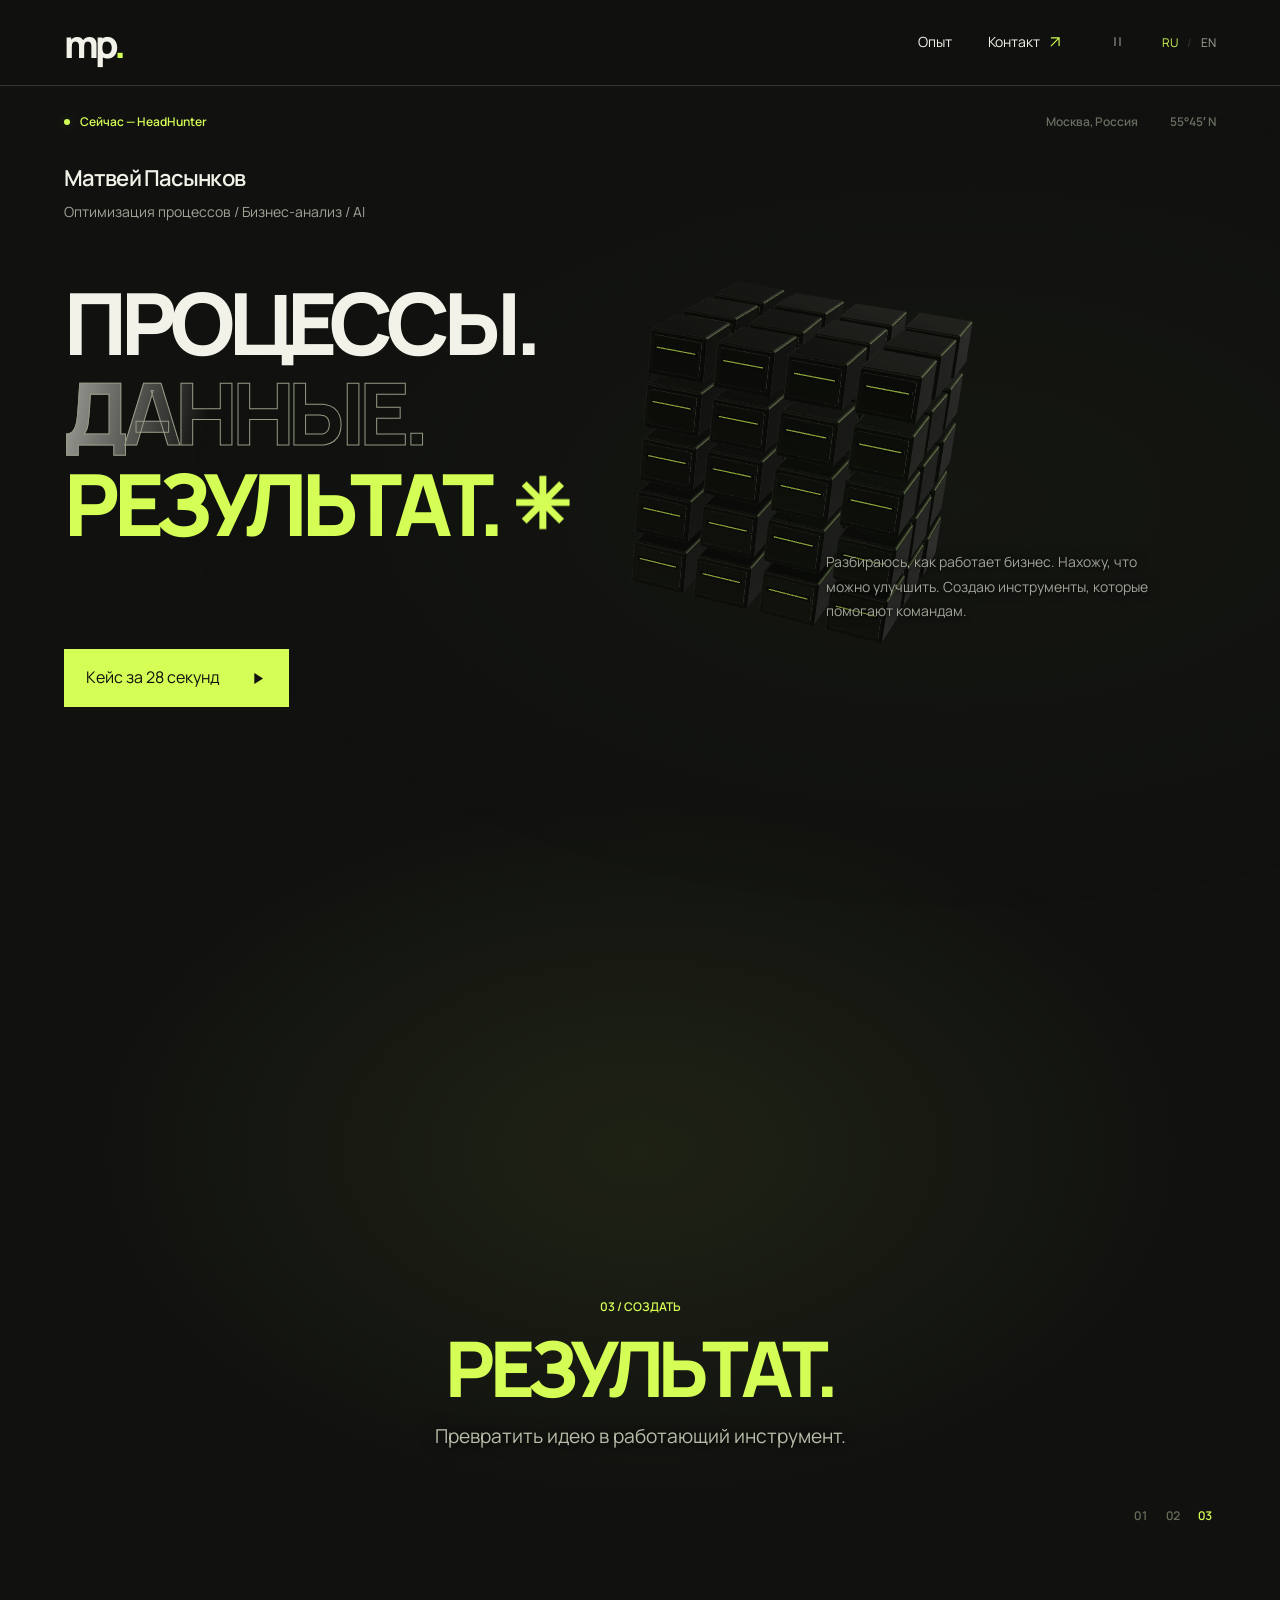
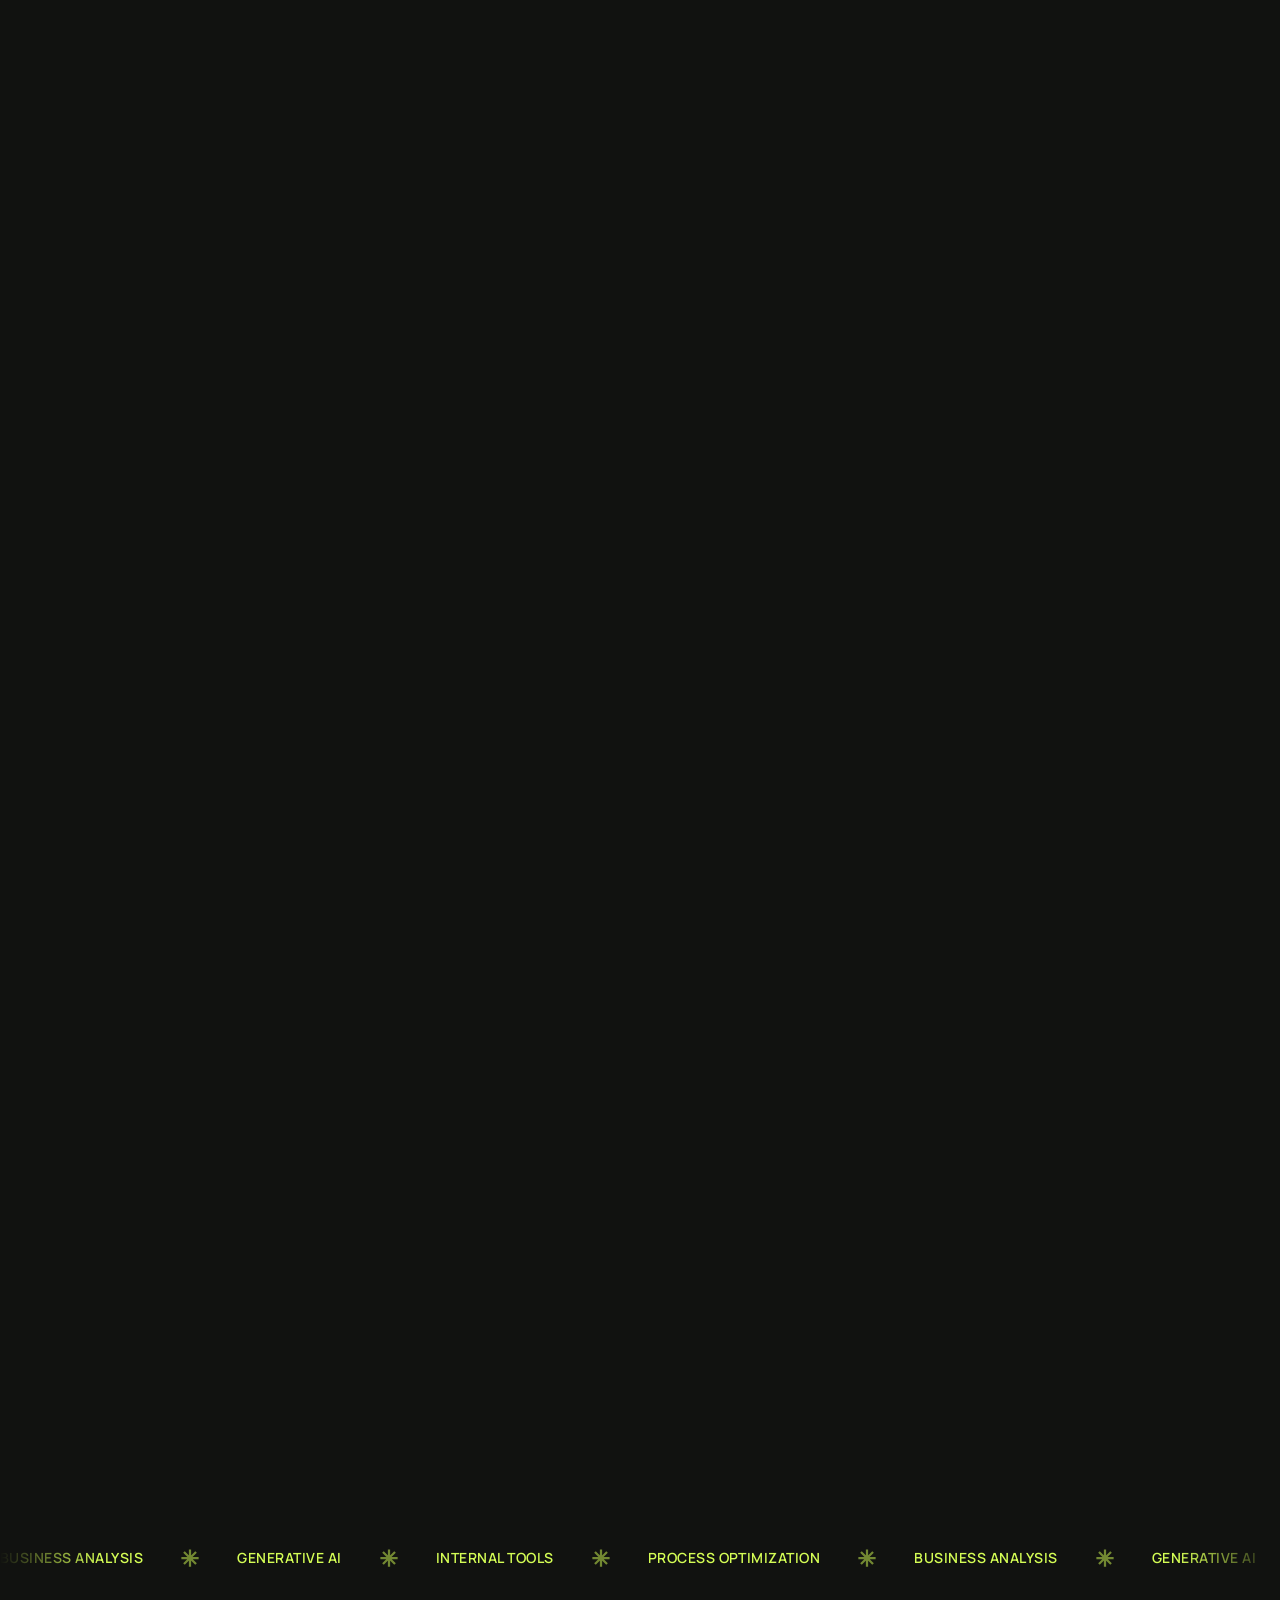
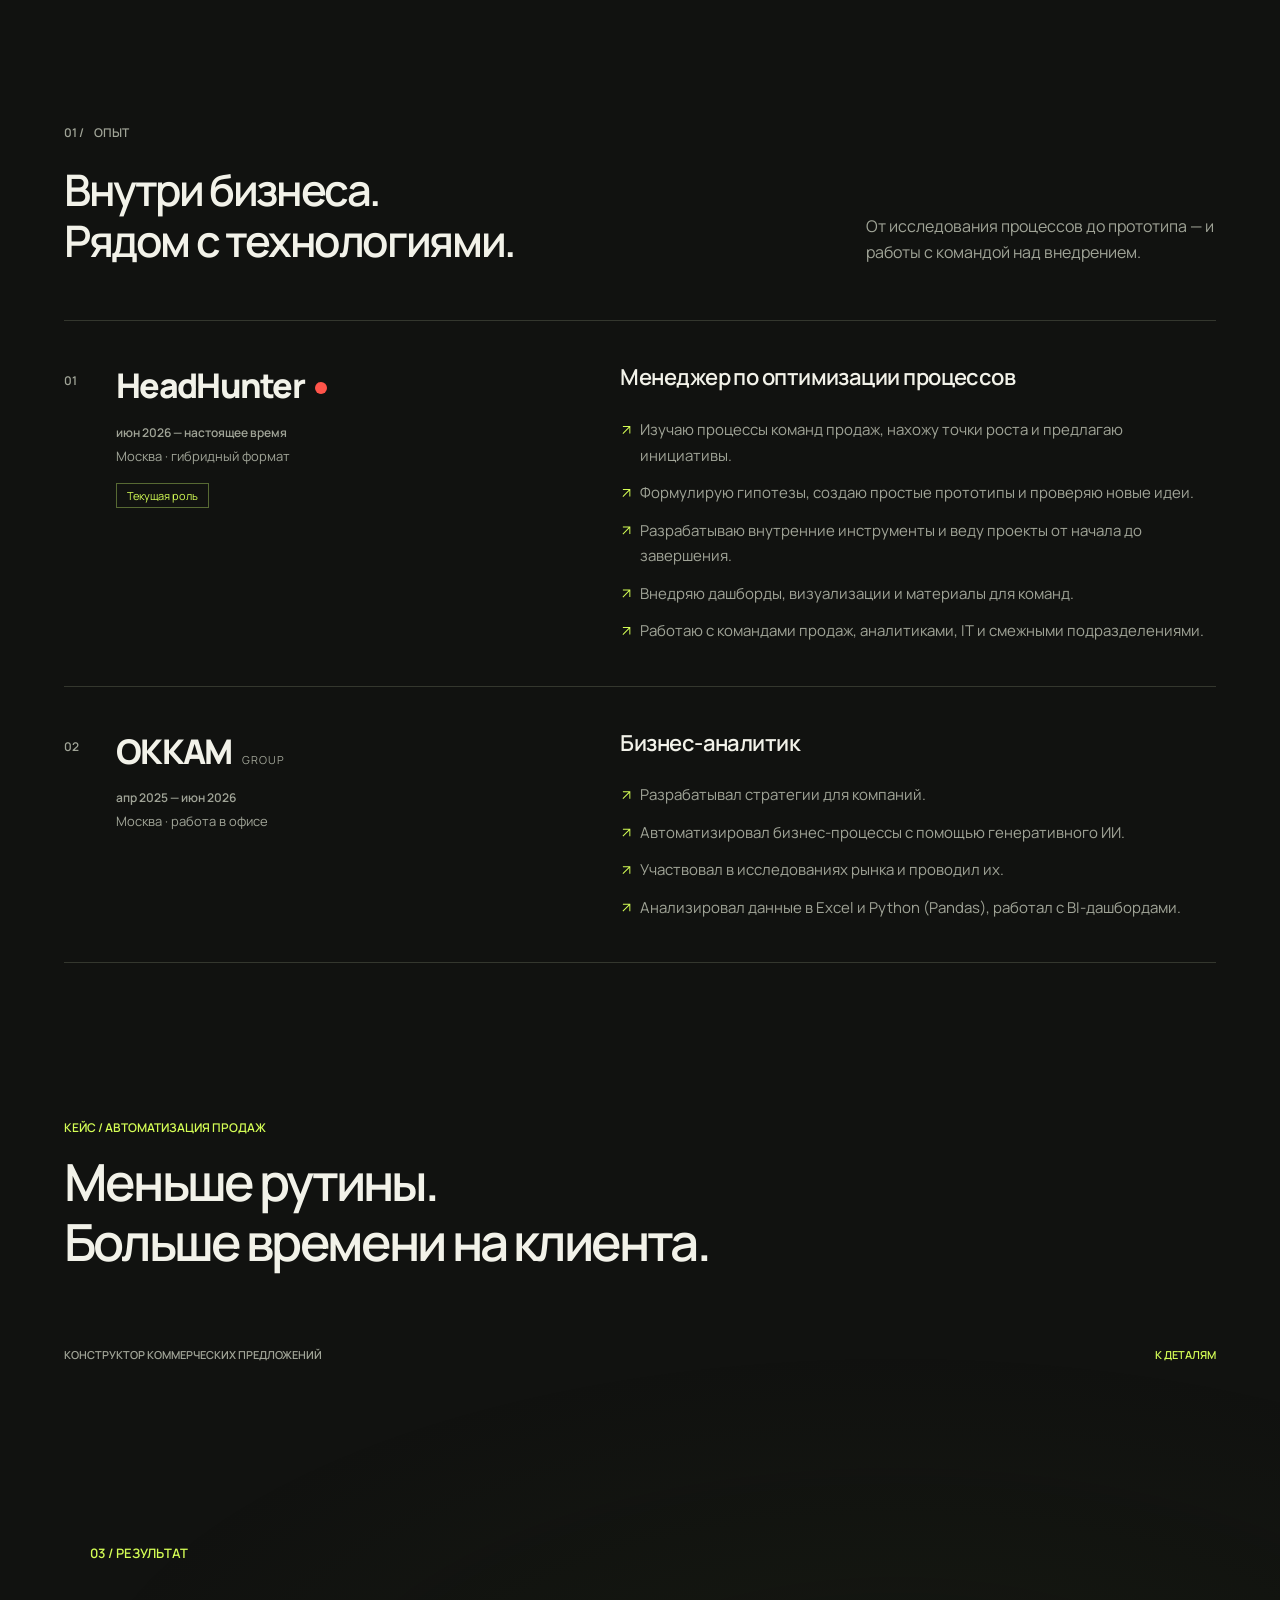
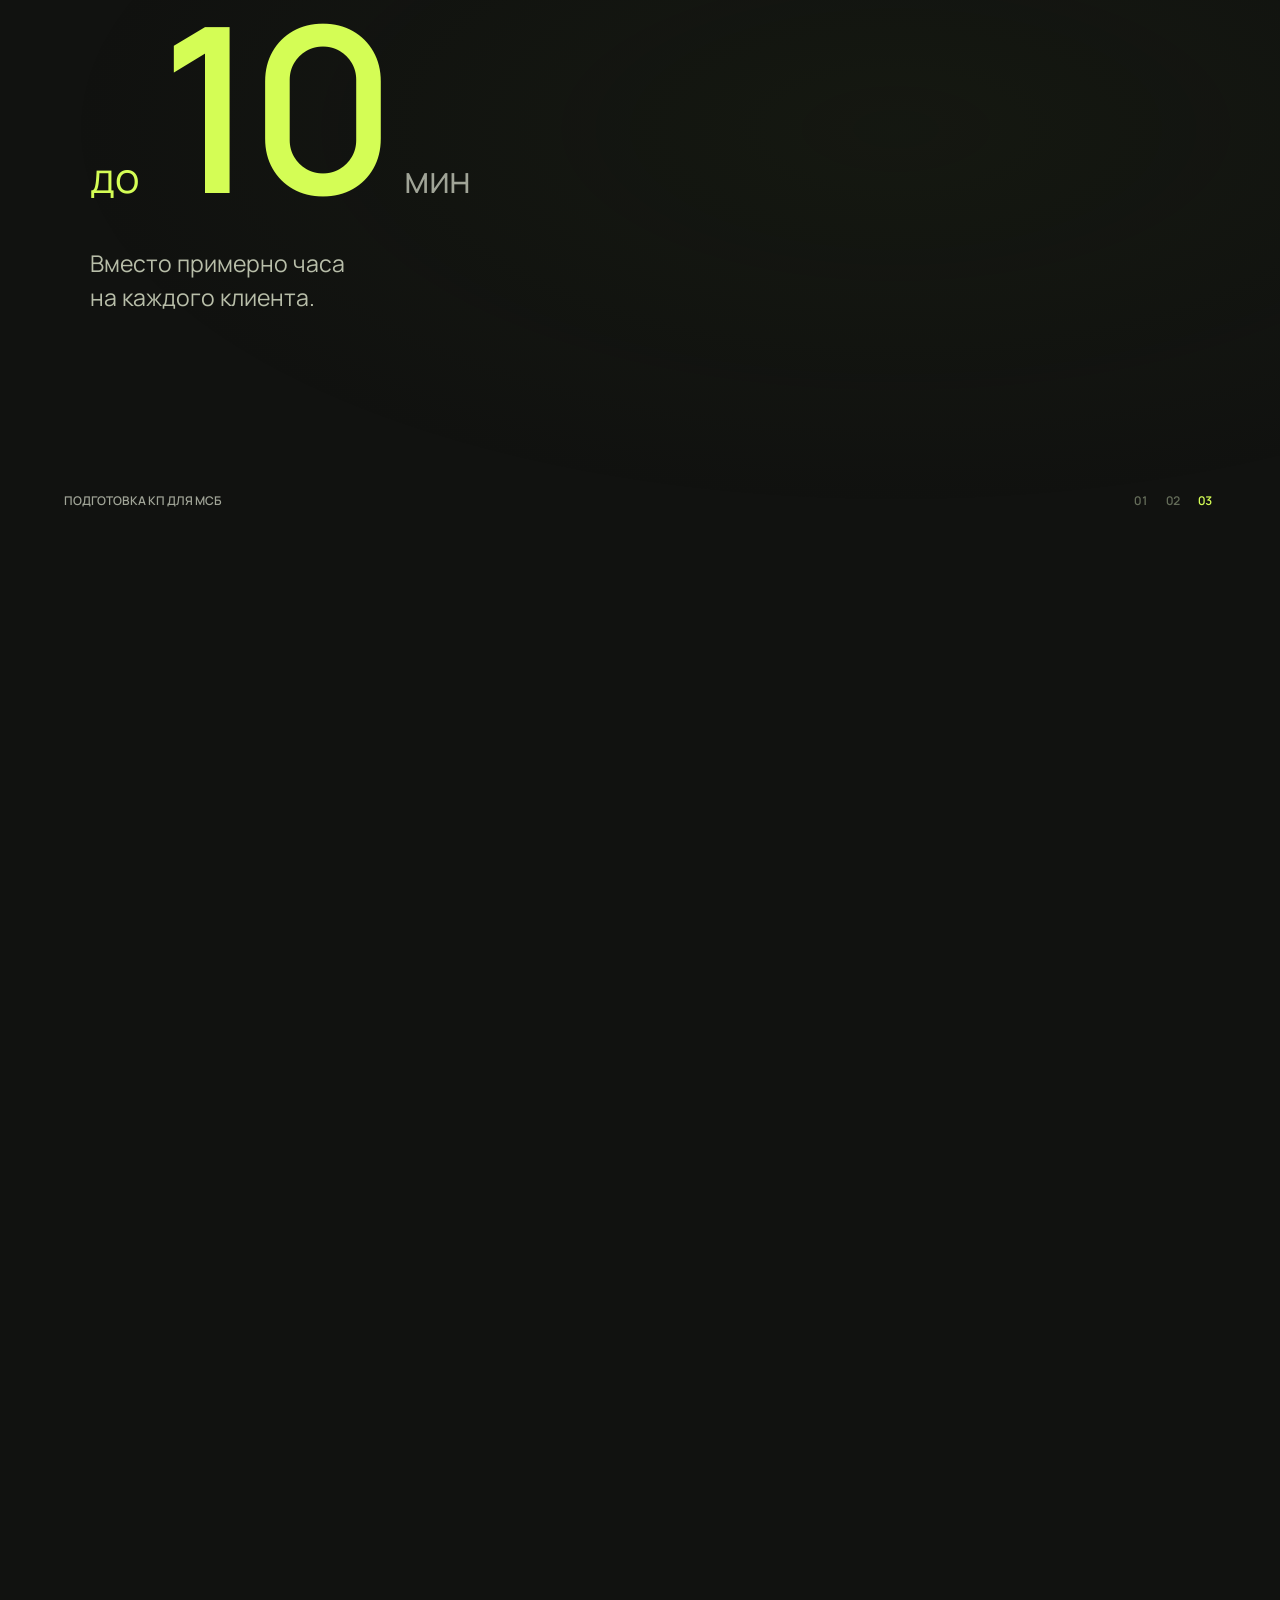
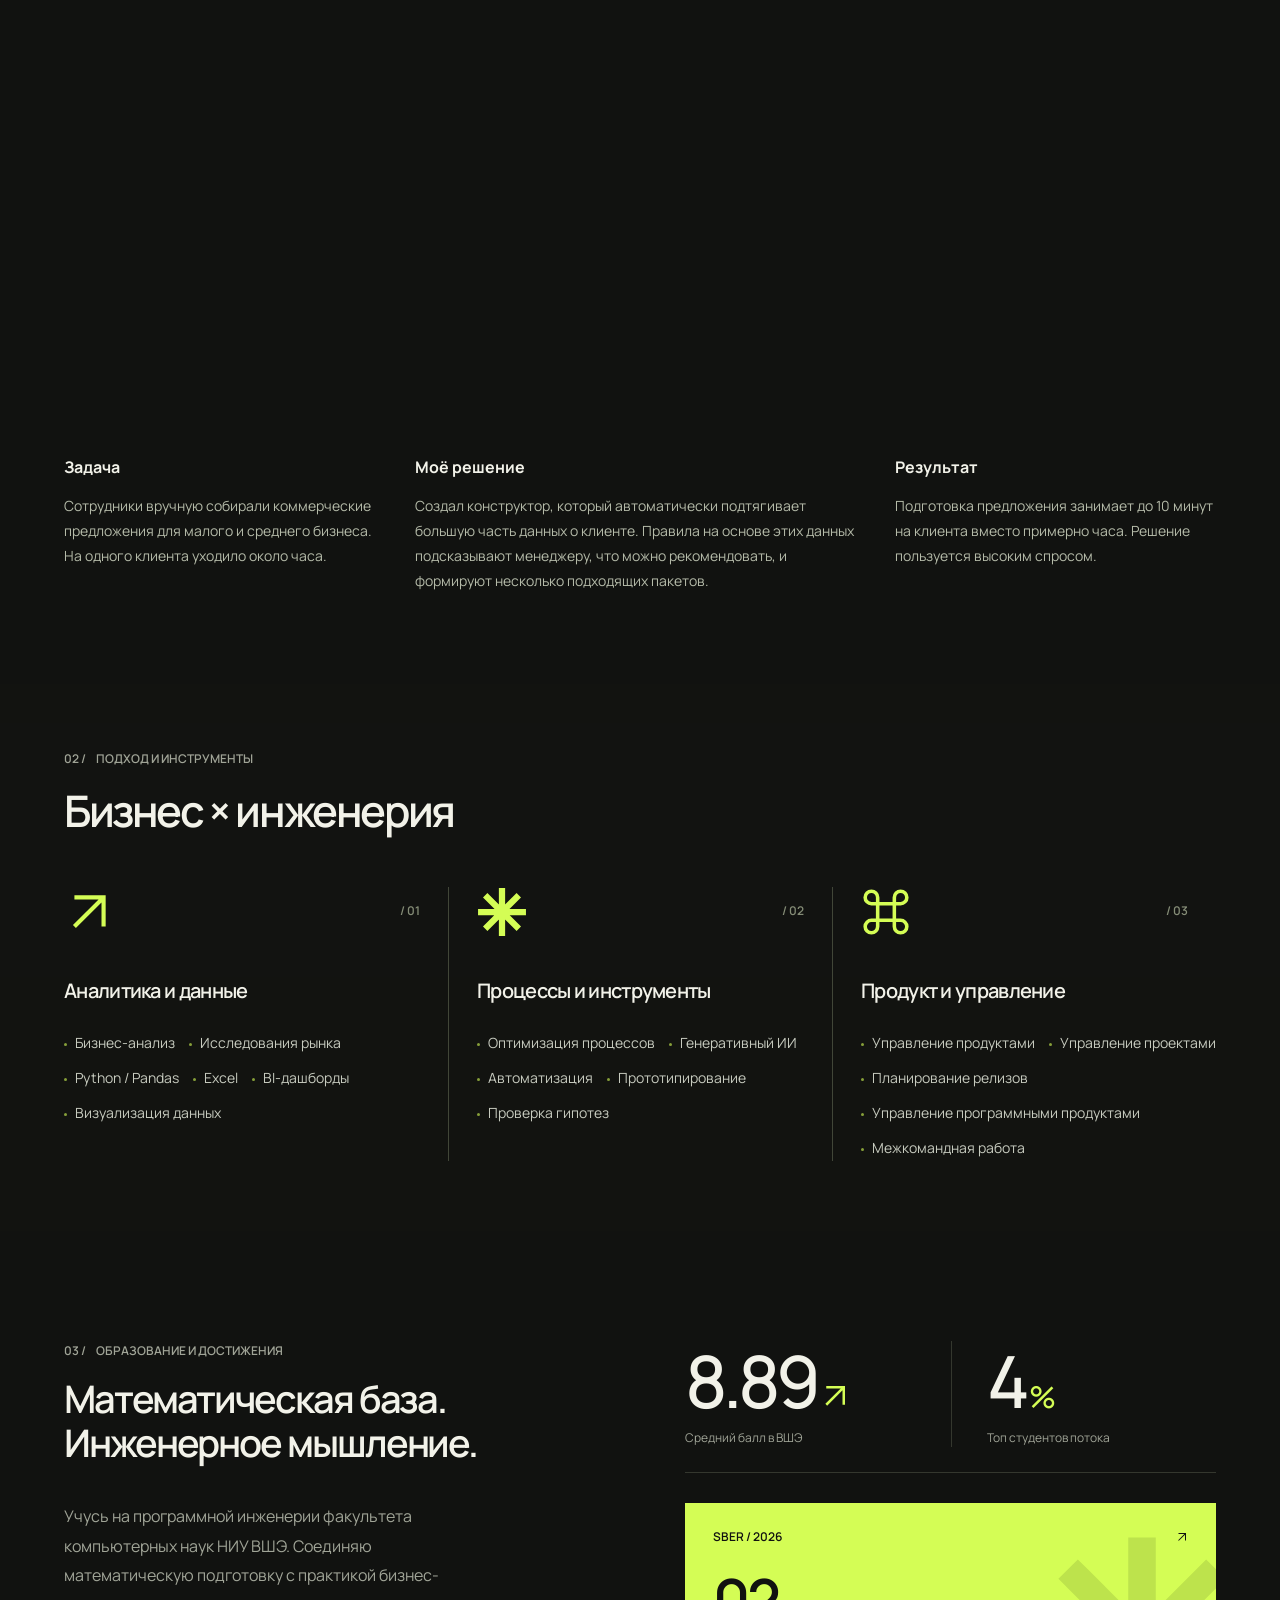
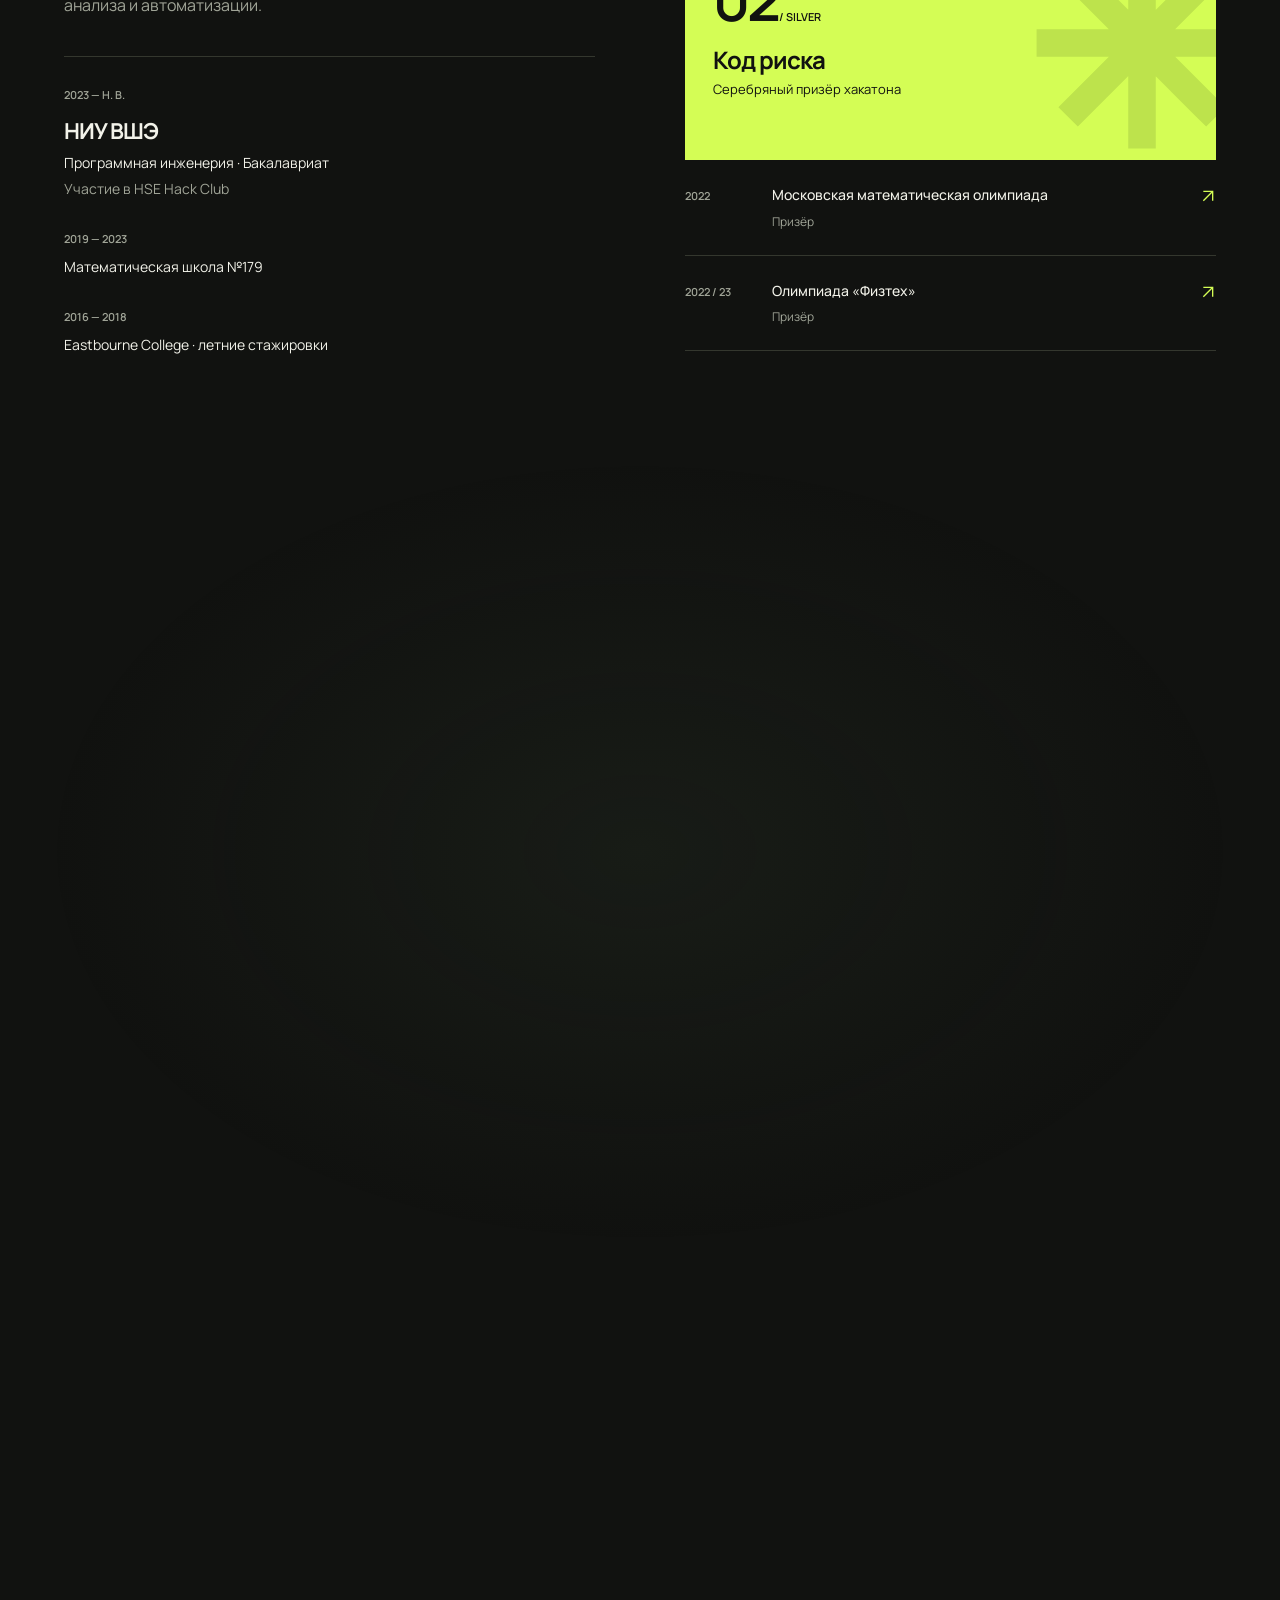
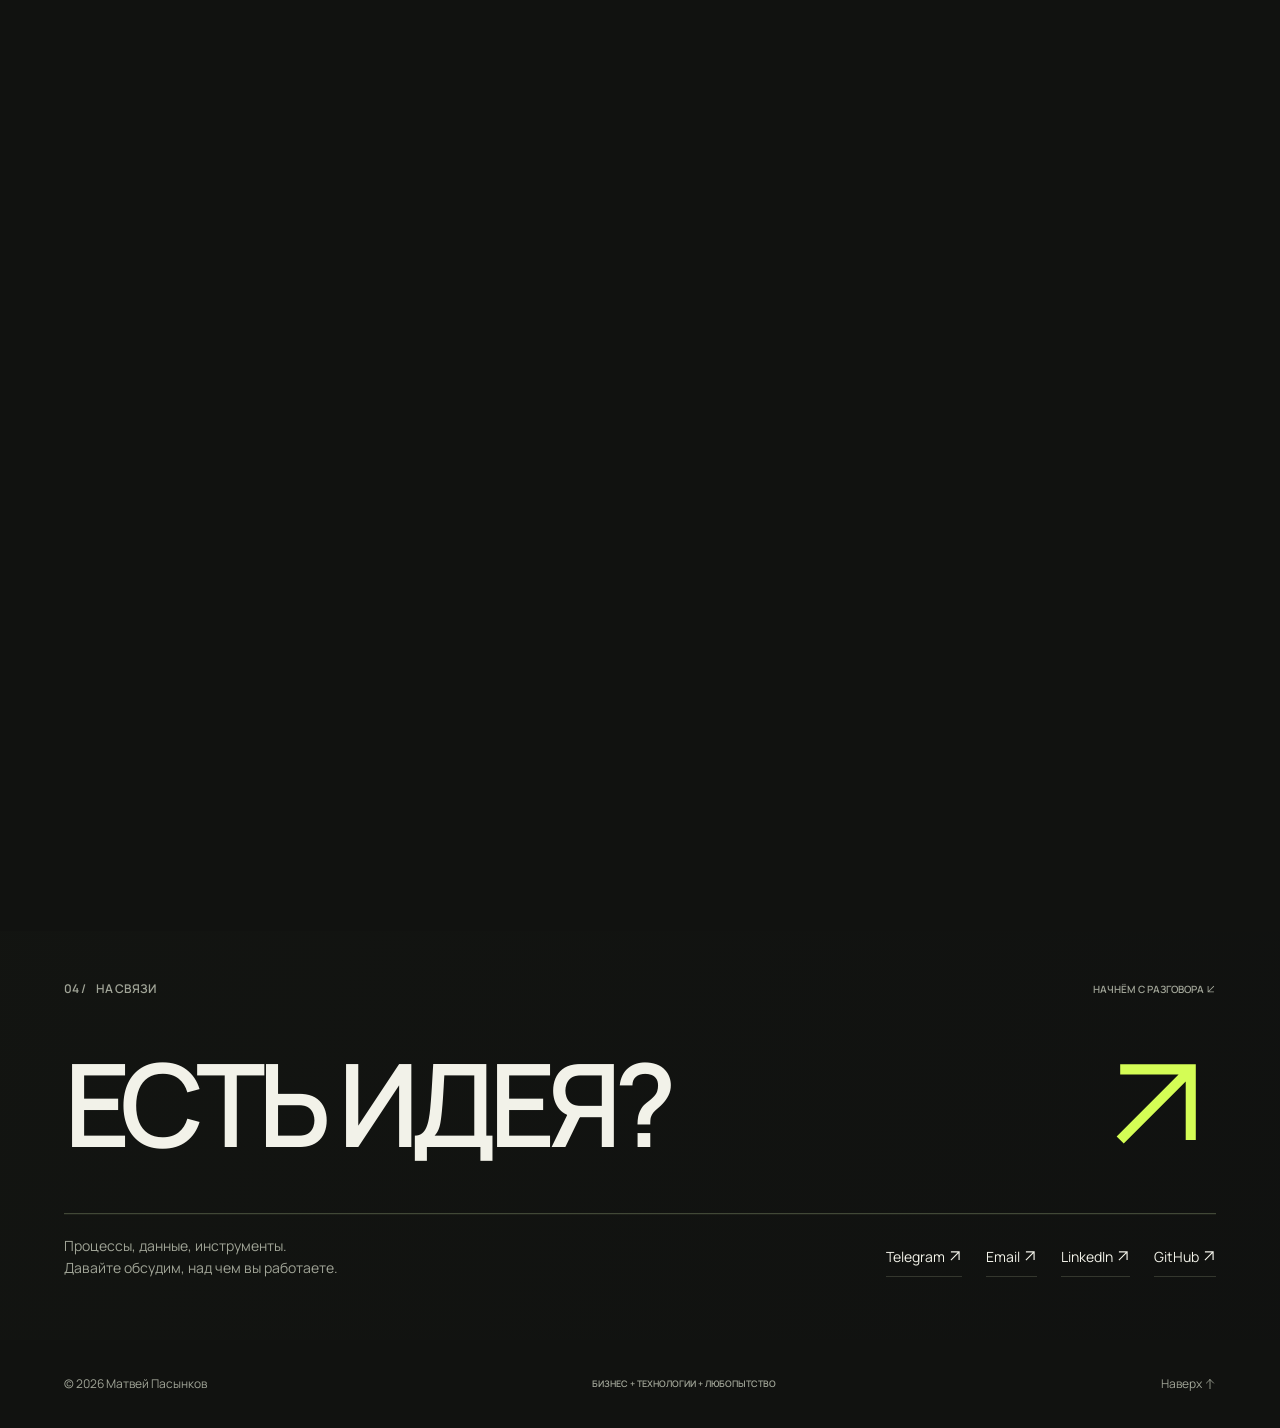
==== commit 26a9dfb7: "Fit case video within shorter browser windows" ====
--- a/index.html
+++ b/index.html
@@ -9,7 +9,7 @@
 <link rel="icon" href="assets/favicon.svg" type="image/svg+xml">
 <link rel="preconnect" href="https://fonts.googleapis.com"><link rel="preconnect" href="https://fonts.gstatic.com" crossorigin>
 <link href="https://fonts.googleapis.com/css2?family=Manrope:wght@400;500;600;700;800&display=swap" rel="stylesheet">
-<link rel="stylesheet" href="styles.css?v=pulse-8">
+<link rel="stylesheet" href="styles.css?v=pulse-9">
 </head>
 <body>
 <a class="skip" href="#main">К содержанию / Skip to content</a>
--- a/styles.css
+++ b/styles.css
@@ -377,11 +377,12 @@
 .film-dialog-head h2{font-size:clamp(20px,3vw,34px);line-height:1.2;margin:10px 0 0;letter-spacing:-.045em}
 .film-close{font:inherit;font-size:13px;color:var(--ink);background:none;border:1px solid var(--line);padding:10px 14px;cursor:pointer;white-space:nowrap}
 .film-close:hover{color:var(--acid);border-color:var(--acid)}
-#resume-film{display:block;width:100%;height:auto;aspect-ratio:16/9;background:var(--bg)}
+#resume-film{display:block;width:100%;height:auto;max-height:calc(100dvh - 240px);aspect-ratio:16/9;object-fit:contain;background:var(--bg)}
 .film-dialog-note{color:var(--muted);font-size:13px;line-height:1.5;margin:16px 0 0}
 body:has(.film-dialog[open]){overflow:hidden}
 @media(max-width:780px){.hero-bottom{flex-wrap:wrap}.film-dialog{width:calc(100vw - 24px);padding:12px;max-height:calc(100dvh - 24px)}.film-dialog-head{gap:12px}.film-dialog-head h2{font-size:20px}.film-close{font-size:11px;padding:8px}.film-dialog-note{font-size:12px}}
 @media print{.film-trigger,.film-dialog{display:none}}
+@media(max-width:780px){#resume-film{max-height:calc(100dvh - 200px)}}
 
 /* Keep scrolling, but hide native rails on the page and the film dialog. */
 html,body,.film-dialog{scrollbar-width:none;-ms-overflow-style:none}
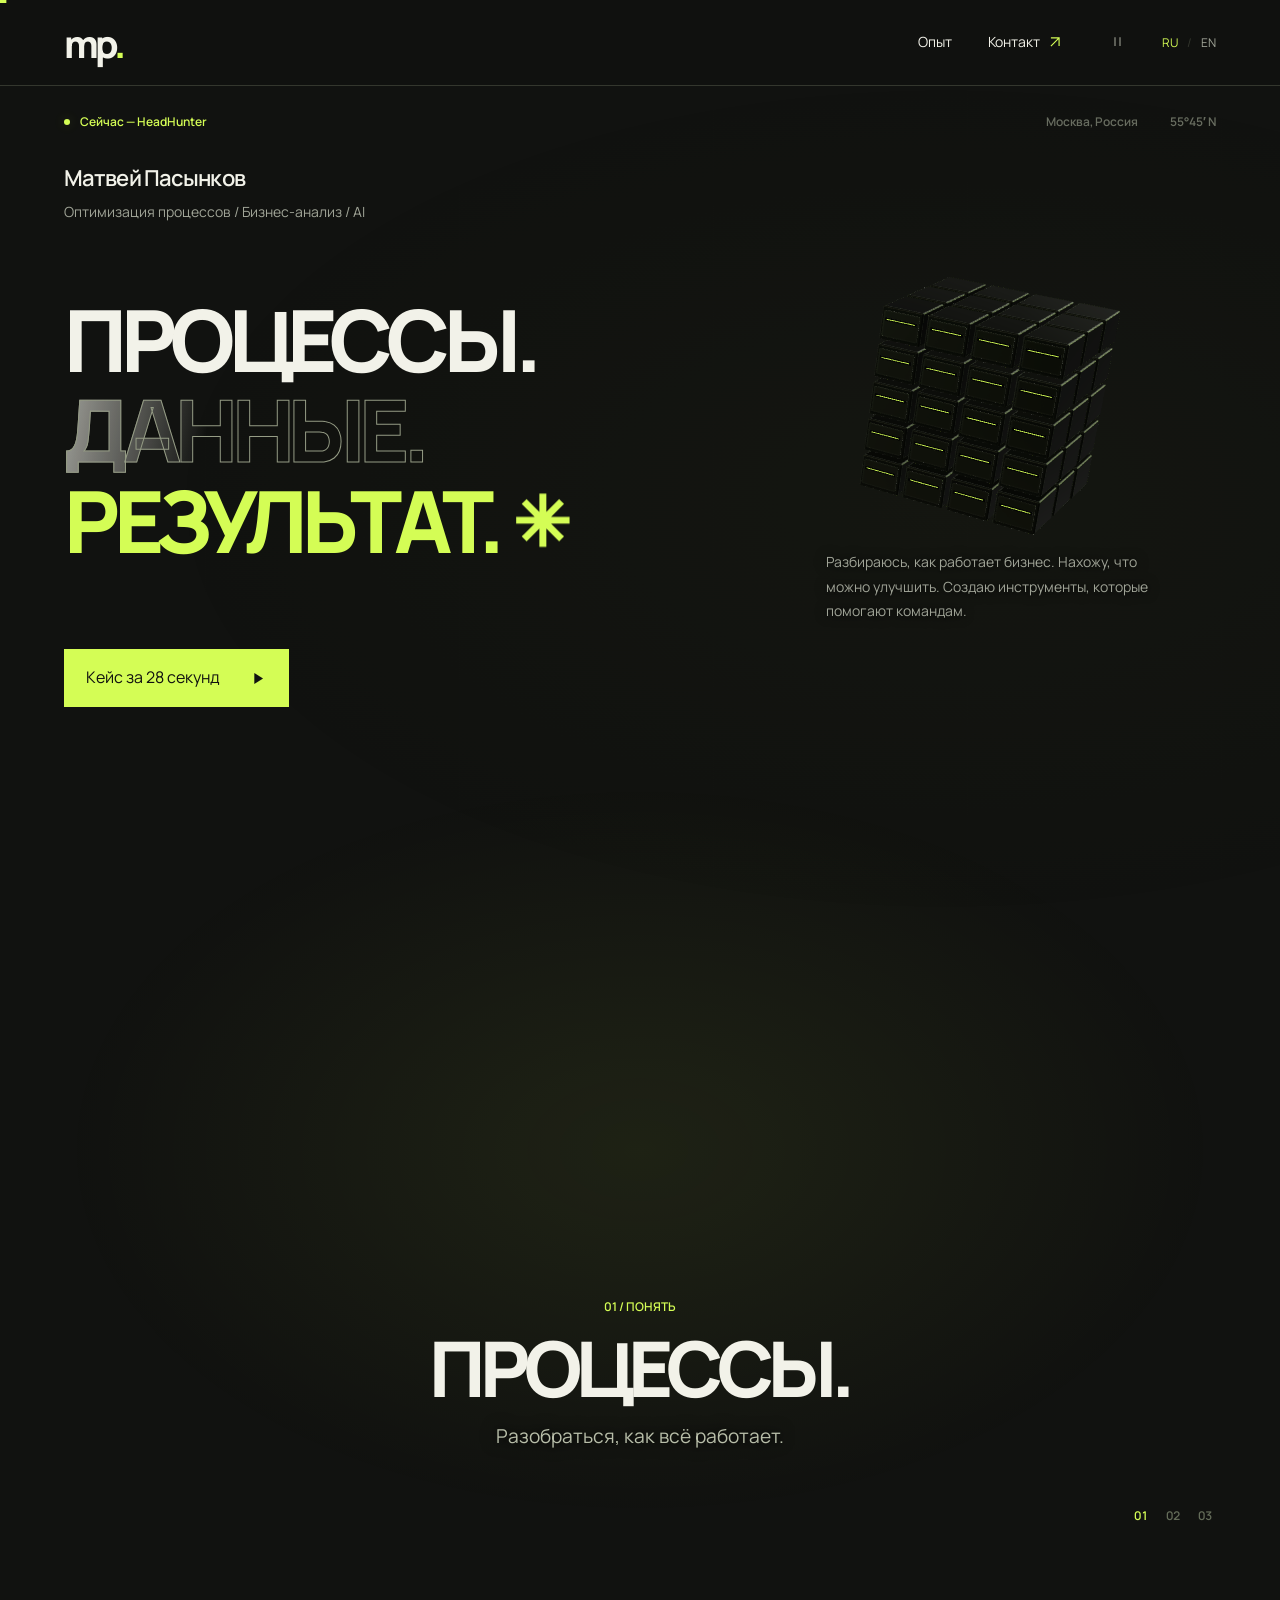
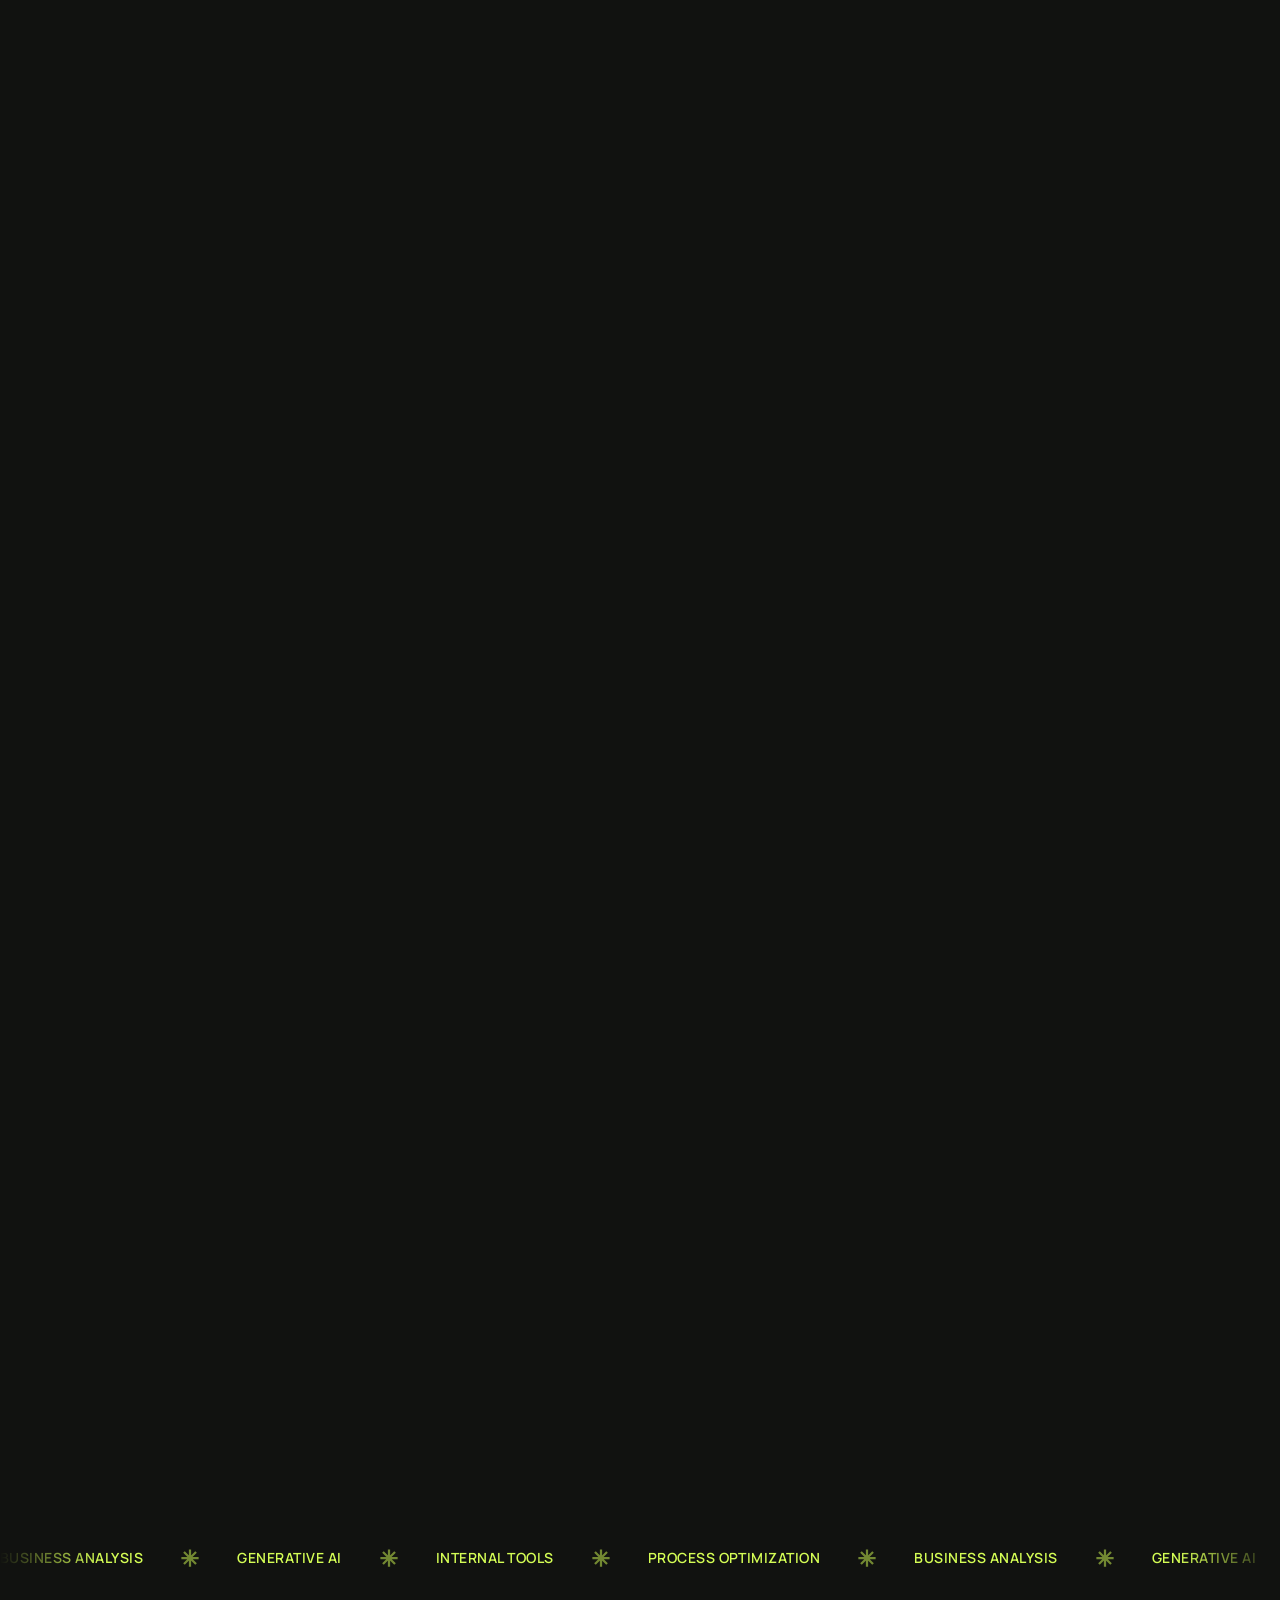
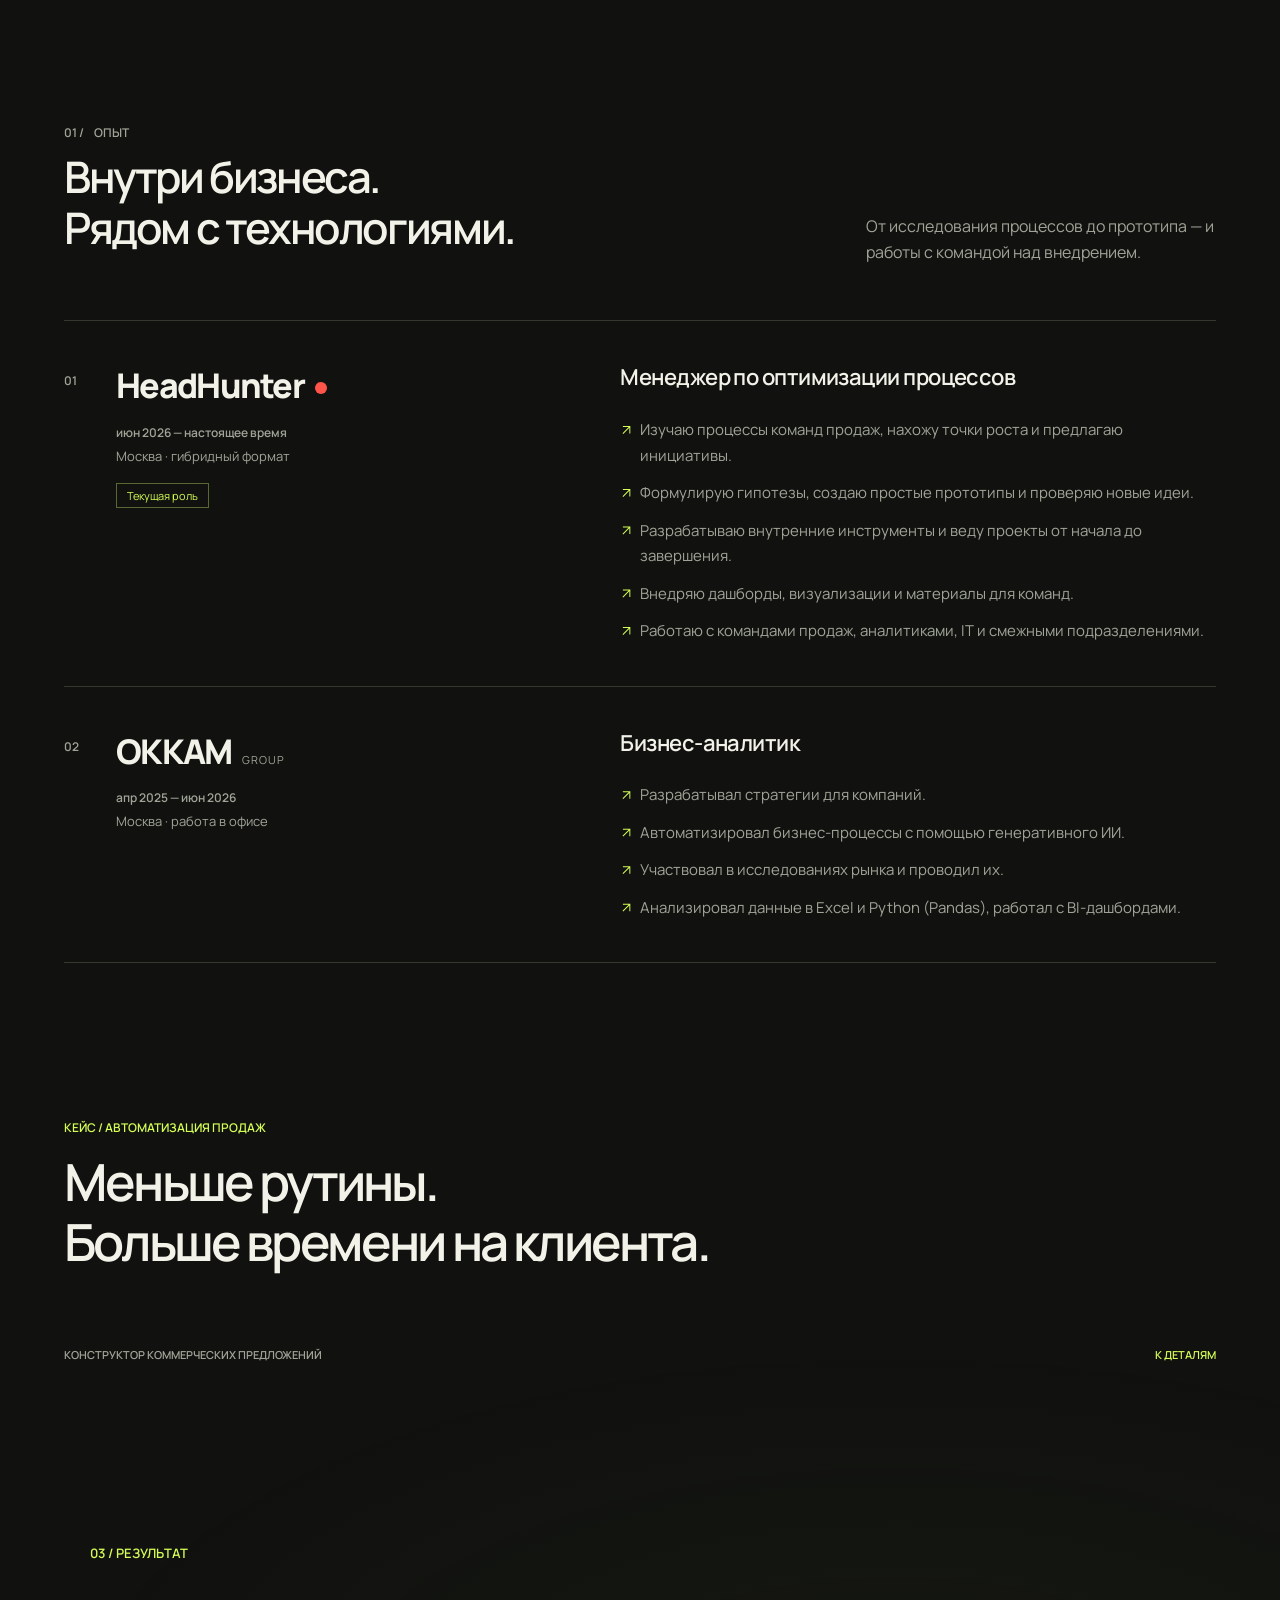
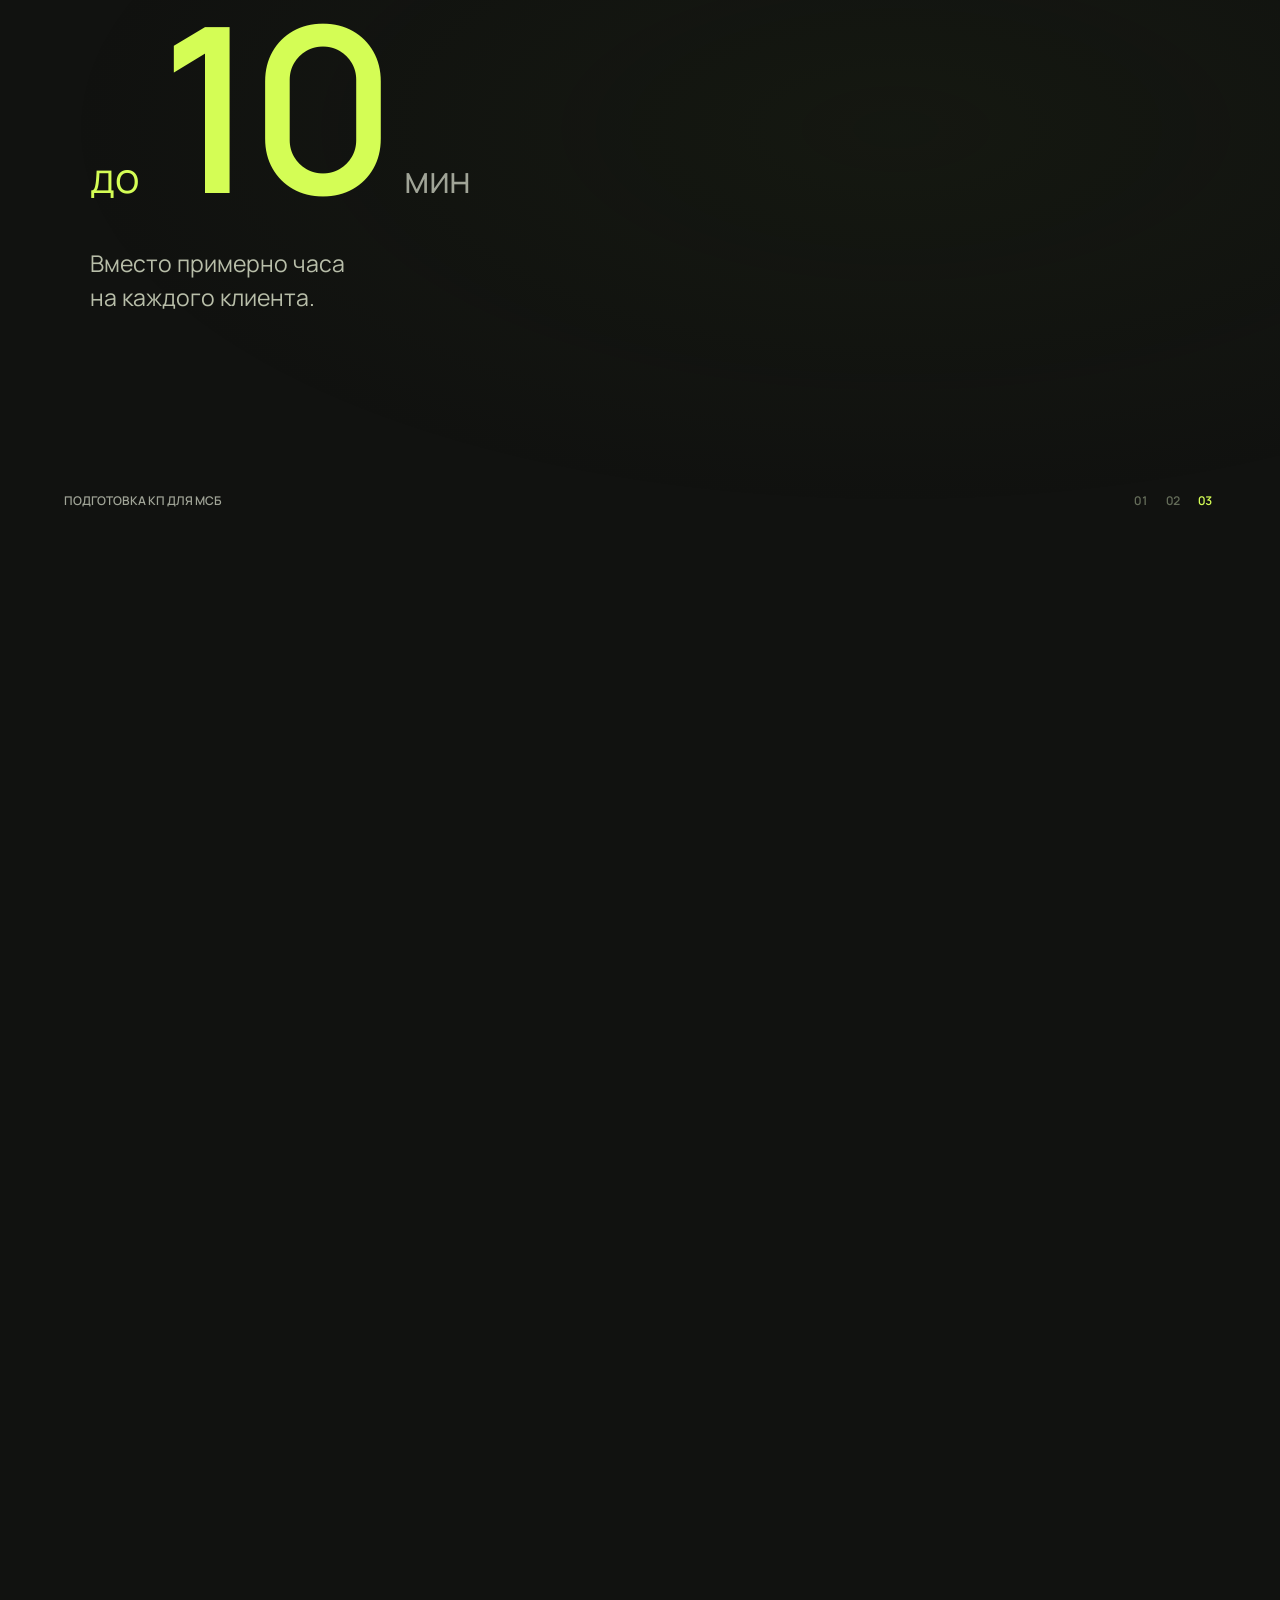
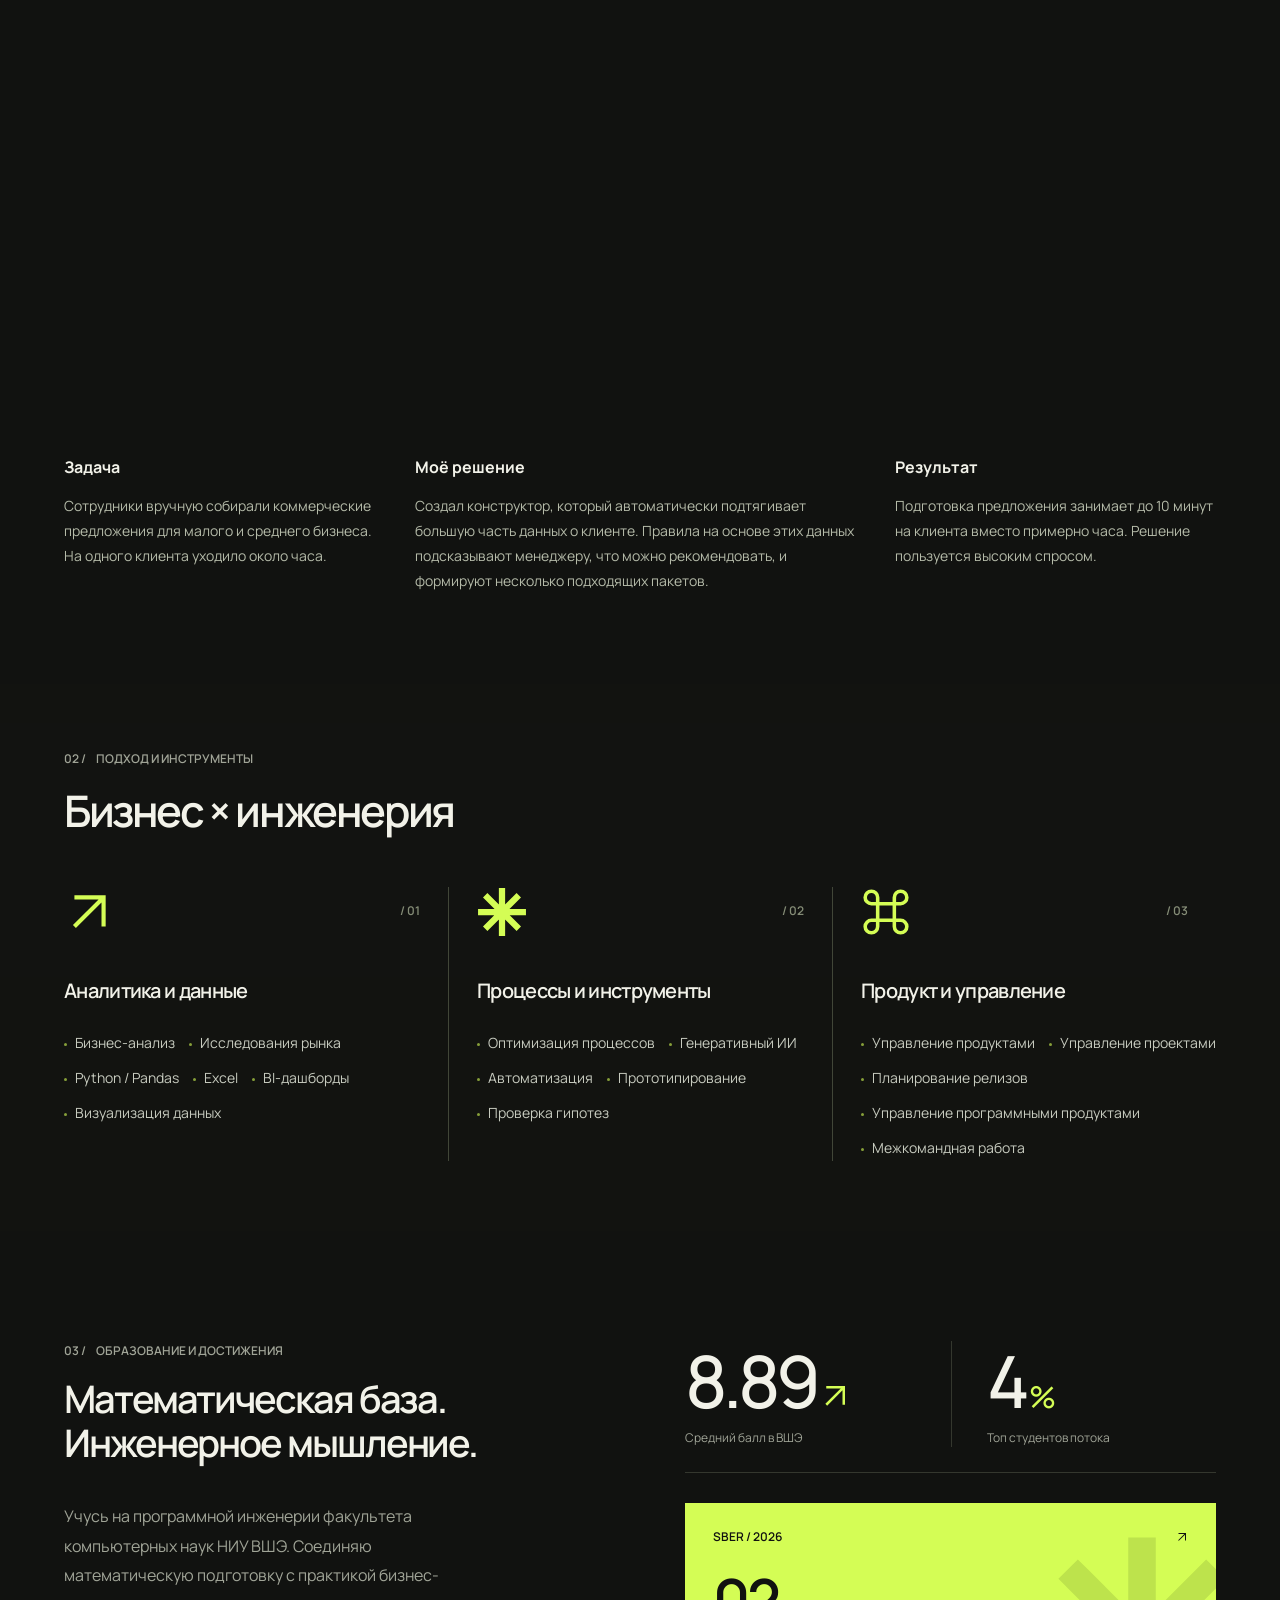
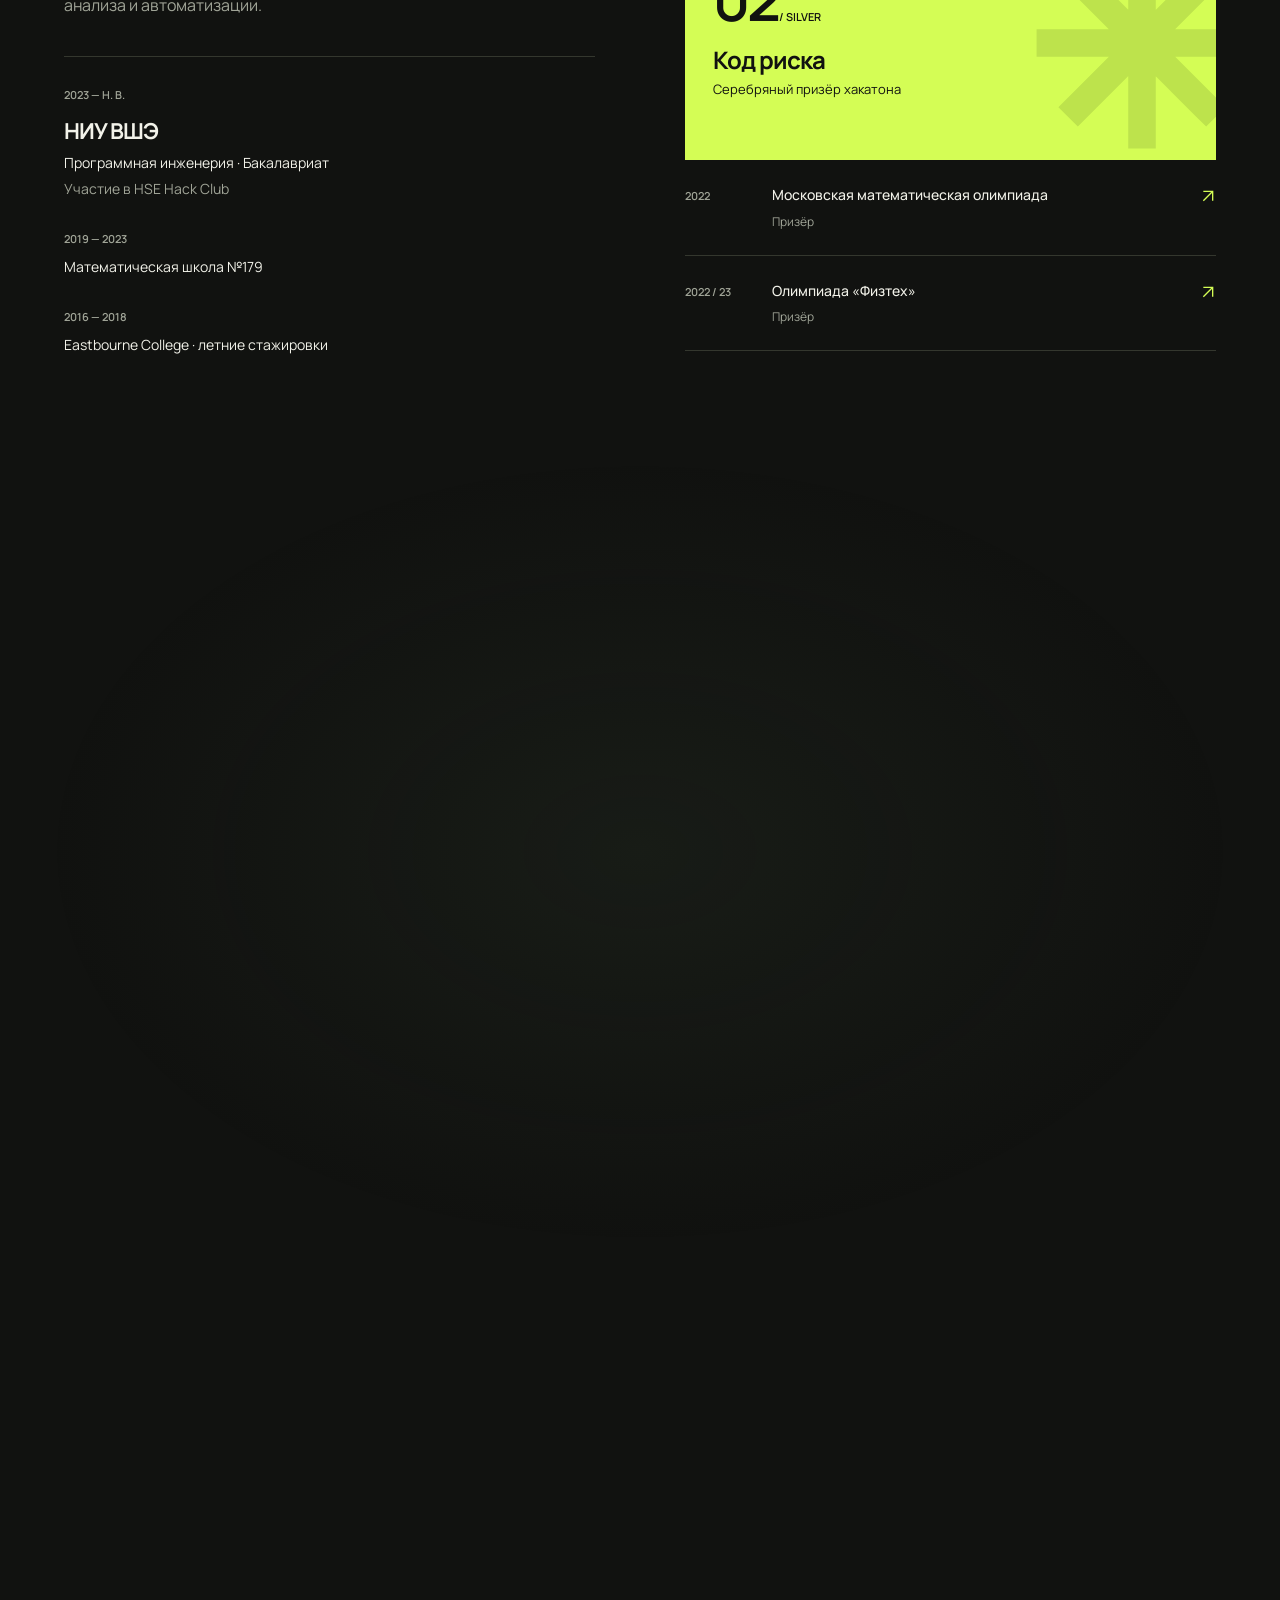
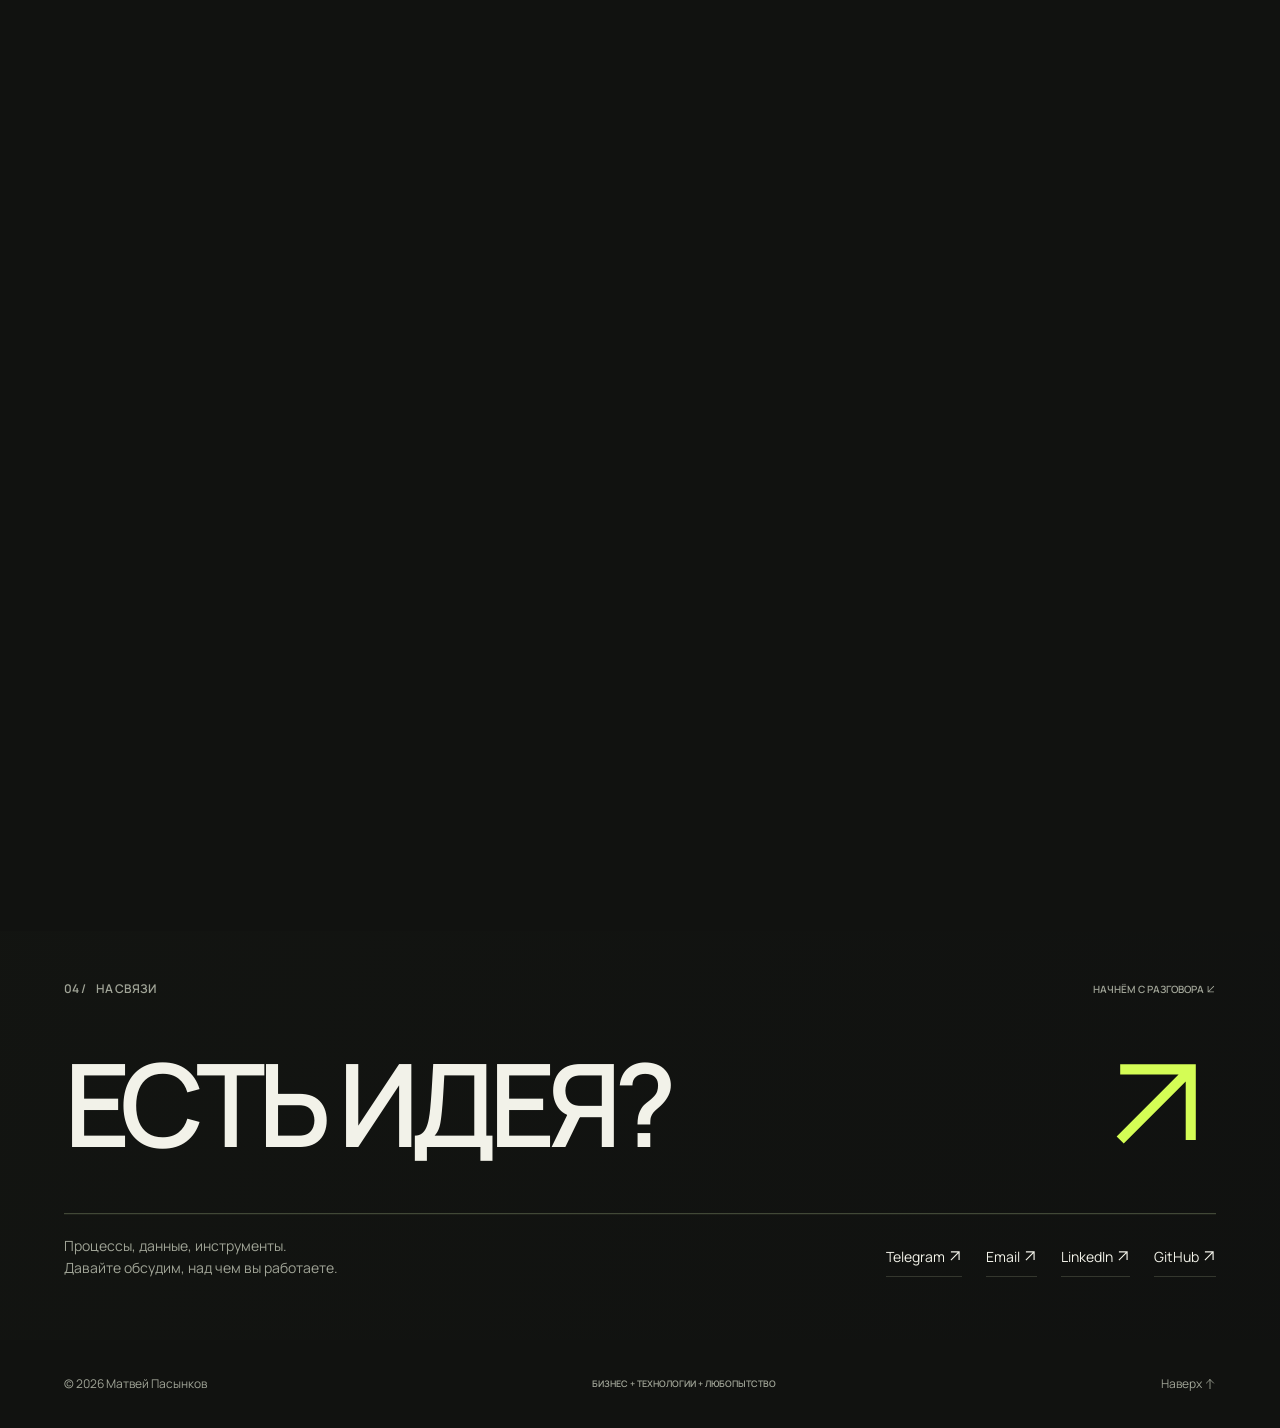
==== commit af5610f7: "Open interactive resume worlds from the cube and restore page progress" ====
--- a/index.html
+++ b/index.html
@@ -9,9 +9,10 @@
 <link rel="icon" href="assets/favicon.svg" type="image/svg+xml">
 <link rel="preconnect" href="https://fonts.googleapis.com"><link rel="preconnect" href="https://fonts.gstatic.com" crossorigin>
 <link href="https://fonts.googleapis.com/css2?family=Manrope:wght@400;500;600;700;800&display=swap" rel="stylesheet">
-<link rel="stylesheet" href="styles.css?v=pulse-9">
+<link rel="stylesheet" href="styles.css?v=worlds-10">
 </head>
 <body>
+<div class="page-progress" aria-hidden="true"></div>
 <a class="skip" href="#main">К содержанию / Skip to content</a>
 <header class="header"><a class="monogram" href="#" aria-label="Матвей Пасынков — главная">mp<span class="dot">.</span></a><nav aria-label="Main navigation"><a href="#experience"><span data-ru="Опыт" data-en="Experience">Опыт</span></a><a href="#contact"><span data-ru="Контакт" data-en="Contact">Контакт</span> <span class="arrow"><svg class="ui-icon" viewBox="0 0 24 24" fill="none" stroke="currentColor" stroke-width="1.7" stroke-linecap="square" aria-hidden="true"><path d="M5 4h15v15h-2V7.414L5.707 19.707 4.293 18.293 16.586 6H5Z" fill="currentColor" stroke="none"/></svg></span></a></nav><button class="motion-toggle" type="button" aria-label="Pause animations" aria-pressed="false" title="Pause animations"><span aria-hidden="true">Ⅱ</span></button><button class="lang" type="button" aria-label="Switch to English"><span class="lang-ru active">RU</span><span class="lang-divider">/</span><span class="lang-en">EN</span></button></header>
 <main id="main">
@@ -51,7 +52,7 @@
 на каждого клиента." data-en="Instead of around an hour
 per client.">Вместо примерно часа
 на каждого клиента.</p></div><div class="case-frame-bottom"><span class="mono"><span data-ru="ПОДГОТОВКА КП ДЛЯ МСБ" data-en="PROPOSAL PREPARATION FOR SMBS">ПОДГОТОВКА КП ДЛЯ МСБ</span></span><div class="scene-steps" aria-hidden="true"><span class="is-active">01</span><span>02</span><span>03</span></div></div></div></div><div id="case-details" class="wrap case-summary"><div class="case-details"><div><h3 data-ru="Задача" data-en="The challenge">Задача</h3><p data-ru="Сотрудники вручную собирали коммерческие предложения для малого и среднего бизнеса. На одного клиента уходило около часа." data-en="Employees assembled proposals for small and medium-sized businesses manually, spending around an hour per client.">Сотрудники вручную собирали коммерческие предложения для малого и среднего бизнеса. На одного клиента уходило около часа.</p></div><div><h3 data-ru="Моё решение" data-en="My solution">Моё решение</h3><p data-ru="Создал конструктор, который автоматически подтягивает большую часть данных о клиенте. Правила на основе этих данных подсказывают менеджеру, что можно рекомендовать, и формируют несколько подходящих пакетов." data-en="I built a proposal builder that automatically retrieves most of the required client data. Data-based rules suggest what the manager can recommend and assemble several packages suited to the client’s needs.">Создал конструктор, который автоматически подтягивает большую часть данных о клиенте. Правила на основе этих данных подсказывают менеджеру, что можно рекомендовать, и формируют несколько подходящих пакетов.</p></div><div><h3 data-ru="Результат" data-en="The outcome">Результат</h3><p data-ru="Подготовка предложения занимает до 10 минут на клиента вместо примерно часа. Решение пользуется высоким спросом." data-en="Proposal preparation takes up to 10 minutes per client instead of around an hour. The solution is in high demand.">Подготовка предложения занимает до 10 минут на клиента вместо примерно часа. Решение пользуется высоким спросом.</p></div></div></div></section>
-<section class="toolkit"><div class="wrap"><div class="toolkit-heading reveal"><div class="eyebrow">02 / <span data-ru="ПОДХОД И ИНСТРУМЕНТЫ" data-en="APPROACH &amp; TOOLS">ПОДХОД И ИНСТРУМЕНТЫ</span></div><h2 data-ru="Бизнес × инженерия" data-en="Business × engineering">Бизнес × инженерия</h2></div><div class="toolkit-grid"><article class="skill-panel reveal"><span class="skill-symbol" aria-hidden="true"><svg class="ui-icon" viewBox="0 0 24 24" fill="none" stroke="currentColor" stroke-width="1.7" stroke-linecap="square" aria-hidden="true"><path d="M5 4h15v15h-2V7.414L5.707 19.707 4.293 18.293 16.586 6H5Z" fill="currentColor" stroke="none"/></svg></span><div class="mono skill-number">/ 01</div><h3 data-ru="Аналитика и данные" data-en="Analytics &amp; data">Аналитика и данные</h3><div class="tags"><span class="tag" data-ru="Бизнес-анализ" data-en="Business analysis">Бизнес-анализ</span><span class="tag" data-ru="Исследования рынка" data-en="Market research">Исследования рынка</span><span class="tag">Python / Pandas</span><span class="tag">Excel</span><span class="tag" data-ru="BI-дашборды" data-en="BI dashboards">BI-дашборды</span><span class="tag" data-ru="Визуализация данных" data-en="Data visualization">Визуализация данных</span></div></article><article class="skill-panel reveal"><span class="skill-symbol" aria-hidden="true"><svg class="ui-icon" viewBox="0 0 24 24" fill="none" stroke="currentColor" stroke-width="1.7" stroke-linecap="square" aria-hidden="true"><path d="M12 2v20M2 12h20M5 5l14 14M5 19 19 5" stroke-width="3"/></svg></span><div class="mono skill-number">/ 02</div><h3 data-ru="Процессы и инструменты" data-en="Processes &amp; tools">Процессы и инструменты</h3><div class="tags"><span class="tag" data-ru="Оптимизация процессов" data-en="Process optimization">Оптимизация процессов</span><span class="tag" data-ru="Генеративный ИИ" data-en="Generative AI">Генеративный ИИ</span><span class="tag" data-ru="Автоматизация" data-en="Automation">Автоматизация</span><span class="tag" data-ru="Прототипирование" data-en="Prototyping">Прототипирование</span><span class="tag" data-ru="Проверка гипотез" data-en="Hypothesis testing">Проверка гипотез</span></div></article><article class="skill-panel reveal"><span class="skill-symbol" aria-hidden="true"><svg class="ui-icon" viewBox="0 0 24 24" fill="none" stroke="currentColor" stroke-width="1.7" stroke-linecap="square" aria-hidden="true"><path d="M8 8H5a3 3 0 1 1 3-3v14a3 3 0 1 1-3-3h14a3 3 0 1 1-3 3V5a3 3 0 1 1 3 3H8Z"/></svg></span><div class="mono skill-number">/ 03</div><h3 data-ru="Продукт и управление" data-en="Product &amp; management">Продукт и управление</h3><div class="tags"><span class="tag" data-ru="Управление продуктами" data-en="Product management">Управление продуктами</span><span class="tag" data-ru="Управление проектами" data-en="Project management">Управление проектами</span><span class="tag" data-ru="Планирование релизов" data-en="Release planning">Планирование релизов</span><span class="tag" data-ru="Управление программными продуктами" data-en="Software product management">Управление программными продуктами</span><span class="tag" data-ru="Межкомандная работа" data-en="Cross-functional collaboration">Межкомандная работа</span></div></article></div></div></section>
+<section id="toolkit" class="toolkit"><div class="wrap"><div class="toolkit-heading reveal"><div class="eyebrow">02 / <span data-ru="ПОДХОД И ИНСТРУМЕНТЫ" data-en="APPROACH &amp; TOOLS">ПОДХОД И ИНСТРУМЕНТЫ</span></div><h2 data-ru="Бизнес × инженерия" data-en="Business × engineering">Бизнес × инженерия</h2></div><div class="toolkit-grid"><article class="skill-panel reveal"><span class="skill-symbol" aria-hidden="true"><svg class="ui-icon" viewBox="0 0 24 24" fill="none" stroke="currentColor" stroke-width="1.7" stroke-linecap="square" aria-hidden="true"><path d="M5 4h15v15h-2V7.414L5.707 19.707 4.293 18.293 16.586 6H5Z" fill="currentColor" stroke="none"/></svg></span><div class="mono skill-number">/ 01</div><h3 data-ru="Аналитика и данные" data-en="Analytics &amp; data">Аналитика и данные</h3><div class="tags"><span class="tag" data-ru="Бизнес-анализ" data-en="Business analysis">Бизнес-анализ</span><span class="tag" data-ru="Исследования рынка" data-en="Market research">Исследования рынка</span><span class="tag">Python / Pandas</span><span class="tag">Excel</span><span class="tag" data-ru="BI-дашборды" data-en="BI dashboards">BI-дашборды</span><span class="tag" data-ru="Визуализация данных" data-en="Data visualization">Визуализация данных</span></div></article><article class="skill-panel reveal"><span class="skill-symbol" aria-hidden="true"><svg class="ui-icon" viewBox="0 0 24 24" fill="none" stroke="currentColor" stroke-width="1.7" stroke-linecap="square" aria-hidden="true"><path d="M12 2v20M2 12h20M5 5l14 14M5 19 19 5" stroke-width="3"/></svg></span><div class="mono skill-number">/ 02</div><h3 data-ru="Процессы и инструменты" data-en="Processes &amp; tools">Процессы и инструменты</h3><div class="tags"><span class="tag" data-ru="Оптимизация процессов" data-en="Process optimization">Оптимизация процессов</span><span class="tag" data-ru="Генеративный ИИ" data-en="Generative AI">Генеративный ИИ</span><span class="tag" data-ru="Автоматизация" data-en="Automation">Автоматизация</span><span class="tag" data-ru="Прототипирование" data-en="Prototyping">Прототипирование</span><span class="tag" data-ru="Проверка гипотез" data-en="Hypothesis testing">Проверка гипотез</span></div></article><article class="skill-panel reveal"><span class="skill-symbol" aria-hidden="true"><svg class="ui-icon" viewBox="0 0 24 24" fill="none" stroke="currentColor" stroke-width="1.7" stroke-linecap="square" aria-hidden="true"><path d="M8 8H5a3 3 0 1 1 3-3v14a3 3 0 1 1-3-3h14a3 3 0 1 1-3 3V5a3 3 0 1 1 3 3H8Z"/></svg></span><div class="mono skill-number">/ 03</div><h3 data-ru="Продукт и управление" data-en="Product &amp; management">Продукт и управление</h3><div class="tags"><span class="tag" data-ru="Управление продуктами" data-en="Product management">Управление продуктами</span><span class="tag" data-ru="Управление проектами" data-en="Project management">Управление проектами</span><span class="tag" data-ru="Планирование релизов" data-en="Release planning">Планирование релизов</span><span class="tag" data-ru="Управление программными продуктами" data-en="Software product management">Управление программными продуктами</span><span class="tag" data-ru="Межкомандная работа" data-en="Cross-functional collaboration">Межкомандная работа</span></div></article></div></div></section>
 <section id="about" class="wrap section about"><div class="about-left reveal"><div class="eyebrow">03 / <span data-ru="ОБРАЗОВАНИЕ И ДОСТИЖЕНИЯ" data-en="EDUCATION &amp; ACHIEVEMENTS">ОБРАЗОВАНИЕ И ДОСТИЖЕНИЯ</span></div><h2 data-ru="Математическая база.
 Инженерное мышление." data-en="A mathematical foundation.
 An engineering mindset.">Математическая база.
@@ -74,6 +75,8 @@
 <script src="ribbon.js"></script>
 <script src="cinema.js?v=pulse-8"></script>
 <script src="case.js?v=pulse-8"></script>
-<script type="module" src="scene-loader.js?v=pulse-8"></script>
+<script type="module" src="scene-loader.js?v=worlds-10"></script>
 <script src="resume-film.js?v=film-5"></script>
+<script type="module" src="worlds.js?v=worlds-10"></script>
+<script src="page-progress.js?v=worlds-10"></script>
 </body></html>
--- a/styles.css
+++ b/styles.css
@@ -446,3 +446,76 @@
 .webgl-ready:not(.flat-ready):not(.legacy-mobile)[data-motion="on"] .process-diagram{visibility:visible;background:none;border:0;box-shadow:none;transform:none!important}
 .webgl-ready:not(.flat-ready):not(.legacy-mobile)[data-motion="on"] .process-diagram>*{visibility:hidden}
 .webgl-ready:not(.flat-ready):not(.legacy-mobile)[data-motion="on"] .process-diagram:after{display:none}
+
+/* The cube is an entrance to three connected, interactive spaces. */
+.explore{position:fixed;inset:0;width:100vw;height:100dvh;max-width:none;max-height:none;margin:0;padding:0;border:0;overflow:hidden;background:#0d100c;color:var(--ink);font-family:var(--font);isolation:isolate;transition:background .8s}
+.explore::backdrop{background:#0d100c}
+.explore[data-world="1"]{background:#151c13}
+.explore[data-world="2"]{background:#10110b}
+.explore-canvas,.explore-light{position:absolute;inset:0;pointer-events:none;z-index:-1}
+.explore-canvas canvas{display:block;width:100%;height:100%}
+.explore-light{background:radial-gradient(ellipse 320px 320px at var(--light-x,70%) var(--light-y,50%),rgba(184,233,83,.13),transparent 75%);opacity:.75;transition:opacity .6s}
+.explore[data-world="1"] .explore-light{background:radial-gradient(ellipse 480px 480px at var(--light-x,70%) var(--light-y,50%),rgba(205,247,163,.17),transparent 70%)}
+.explore[data-world="2"] .explore-light{background:radial-gradient(ellipse 640px 640px at var(--light-x,70%) var(--light-y,50%),rgba(212,253,85,.14),transparent 68%)}
+.explore-head{position:absolute;left:5vw;right:5vw;top:28px;display:flex;align-items:center;justify-content:space-between}
+.explore-brand{font-size:40px;font-weight:800;letter-spacing:-.09em;line-height:1}
+.explore-brand span{color:var(--acid)}
+.explore-close{width:48px;height:48px;border:0;background:none;color:var(--ink);cursor:pointer;padding:10px}
+.explore-close svg{width:28px;height:28px;fill:none;stroke:currentColor;stroke-width:1.5}
+.explore-copy{position:absolute;left:7vw;top:50%;width:47%;transform:translateY(-50%);transition:opacity .24s,filter .24s,translate .24s}
+.explore-count{display:block;color:var(--acid);font-size:13px;font-weight:600;margin-bottom:24px}
+.explore-copy h2{font-size:clamp(52px,6.9vw,116px);font-weight:800;line-height:.99;letter-spacing:-.065em;white-space:pre-line;margin:0 0 30px}
+.explore[data-world="1"] h2{font-size:clamp(42px,5.1vw,90px)}
+.explore-description{max-width:33ch;font-size:clamp(15px,1.3vw,20px);line-height:1.55;color:#a9b2a0;margin:0}
+.explore-detail{display:inline-flex;align-items:center;gap:18px;margin-top:30px;color:var(--ink);font-size:15px;text-decoration:none;border-bottom:1px solid #65754b;padding:0 0 8px;transition:color .2s}
+.explore-detail:hover{color:var(--acid)}
+.explore-detail svg{width:20px;height:20px;fill:none;stroke:currentColor;stroke-width:1.5}
+.explore-nav{position:absolute;left:7vw;right:7vw;bottom:36px;display:flex;gap:40px}
+.explore-nav button{position:relative;border:0;padding:12px 0;background:none;color:#8b9580;font:600 16px var(--font);cursor:pointer;transition:color .35s}
+.explore-nav button::before{content:'';position:absolute;left:0;right:100%;height:2px;bottom:2px;background:var(--acid);transition:right .6s}
+.explore-nav button[aria-current],.explore-nav button:hover{color:var(--ink)}
+.explore-nav button[aria-current]::before{right:0}
+ .explore-metric{display:none;align-items:baseline;gap:12px;margin:24px 0 30px;font-size:clamp(38px,4vw,70px);letter-spacing:-.065em;font-weight:800;position:relative;width:max-content}
+.explore-metric i{color:#67715b;font-size:.6em;font-style:normal}.explore-metric strong{color:var(--acid)}
+.explore-metric small{display:block;position:absolute;top:100%;left:0;white-space:nowrap;font-size:13px;font-weight:500;letter-spacing:0;color:#929b85}
+.explore[data-world="2"] .explore-metric{display:flex}
+.explore[data-world="2"] .explore-description{max-width:31ch}
+.explore[data-world="2"] .explore-detail{margin-top:22px}
+.explore.is-travelling .explore-copy{opacity:0;translate:0 10px}
+.explore.is-entering .explore-copy{animation:explore-enter .8s both}
+@keyframes explore-enter{from{opacity:0;translate:0 24px}to{opacity:1;translate:0 0}}
+.explore-cursor{position:fixed;left:0;top:0;width:40px;height:40px;margin:-6px 0 0 -6px;pointer-events:none;z-index:10;opacity:0;transition:opacity .15s}
+.explore.has-pointer .explore-cursor{opacity:1}
+.explore-cursor svg{display:block;width:40px;height:40px;transform-origin:6px 6px;overflow:visible}
+.explore-cursor path{stroke:var(--acid);stroke-width:1.25;fill:#d4fd5510;transition:fill .3s,stroke .3s}
+.explore-cursor .cursor-detail{opacity:0;fill:none;transition:opacity .4s}
+.explore[data-world="1"] .cursor-main{fill:#d4fd5545;stroke:#eaf5de}
+.explore[data-world="1"] .cursor-detail{opacity:1}
+.explore[data-world="2"] .cursor-main{fill:var(--acid);stroke:var(--acid)}
+.explore[data-cursor="link"] .cursor-main{fill:var(--acid);stroke:var(--acid)}
+.explore button:focus-visible,.explore a:focus-visible{outline:1px solid var(--acid);outline-offset:8px}
+body:has(.explore[open]){overflow:hidden}
+.explore-fallback .explore-canvas{display:grid;place-items:center;left:50%;font-size:22vw;font-weight:800;color:var(--acid)}
+@media(pointer:fine){.explore.has-pointer,.explore.has-pointer button,.explore.has-pointer a{cursor:none}}
+@media(max-width:780px){
+ .explore-head{top:20px;left:7vw;right:7vw}.explore-brand{font-size:34px}
+ .explore-copy{top:135px;width:86%;transform:none}.explore-count{margin-bottom:16px}
+ .explore-copy h2{font-size:clamp(44px,10vw,72px);margin-bottom:20px}
+ .explore[data-world="1"] h2{font-size:clamp(34px,8vw,58px)}
+ .explore-description{font-size:15px;max-width:33ch}.explore-detail{margin-top:18px;font-size:14px}
+ .explore-nav{bottom:24px;gap:28px}.explore-nav button{font-size:14px}
+ .explore-metric{font-size:38px;margin-top:18px;margin-bottom:24px}
+ .explore-fallback .explore-canvas{left:0;top:45%}
+}
+@media(max-height:600px) and (min-width:781px){.explore-copy{top:46%}.explore-copy h2{font-size:54px;margin-bottom:18px}.explore-description{font-size:14px;max-width:38ch}.explore-count{margin-bottom:14px}.explore-detail{margin-top:16px}.explore[data-world="1"] h2{font-size:48px}.explore[data-world="2"] .explore-copy{top:49%}.explore-metric{font-size:36px;margin:16px 0 20px}.explore-head{top:18px}.explore-nav{bottom:20px}}
+@media(prefers-reduced-motion:reduce){.explore *{animation:none!important;transition:none!important}}
+/* A single quiet progress line, synchronized with the shared page clock. */
+.page-progress{position:fixed;top:0;left:0;width:100%;height:3px;background:var(--acid);transform:scaleX(0);transform-origin:left;z-index:100;pointer-events:none}
+body:has(dialog[open]) .page-progress{opacity:0}
+
+.cursor-hold{position:absolute;left:-16px;top:-16px;width:44px;height:44px;border-radius:50%;background:conic-gradient(var(--acid) calc(var(--hold,0)*360deg),transparent 0);mask:radial-gradient(circle,transparent 65%,black 67%);opacity:calc(var(--hold,0)*1.5)}
+
+.explore[data-static] *{animation:none!important;transition:none!important}
+@media(max-width:780px),(pointer:coarse){.hero-display[role="button"]{cursor:pointer}.hero-display[role="button"]:focus-visible{outline:1px solid var(--acid);outline-offset:10px}}
+
+@media(max-width:780px) and (max-height:720px){.explore-copy{top:100px}.explore-copy h2,.explore[data-world="1"] h2{font-size:36px;margin-bottom:16px}.explore-description{font-size:14px;line-height:1.45;max-width:35ch}.explore-count{margin-bottom:12px}.explore-metric{font-size:34px;margin:12px 0 18px}.explore-detail,.explore[data-world="2"] .explore-detail{margin-top:16px}.explore-nav{bottom:18px}.explore-head{top:15px}}
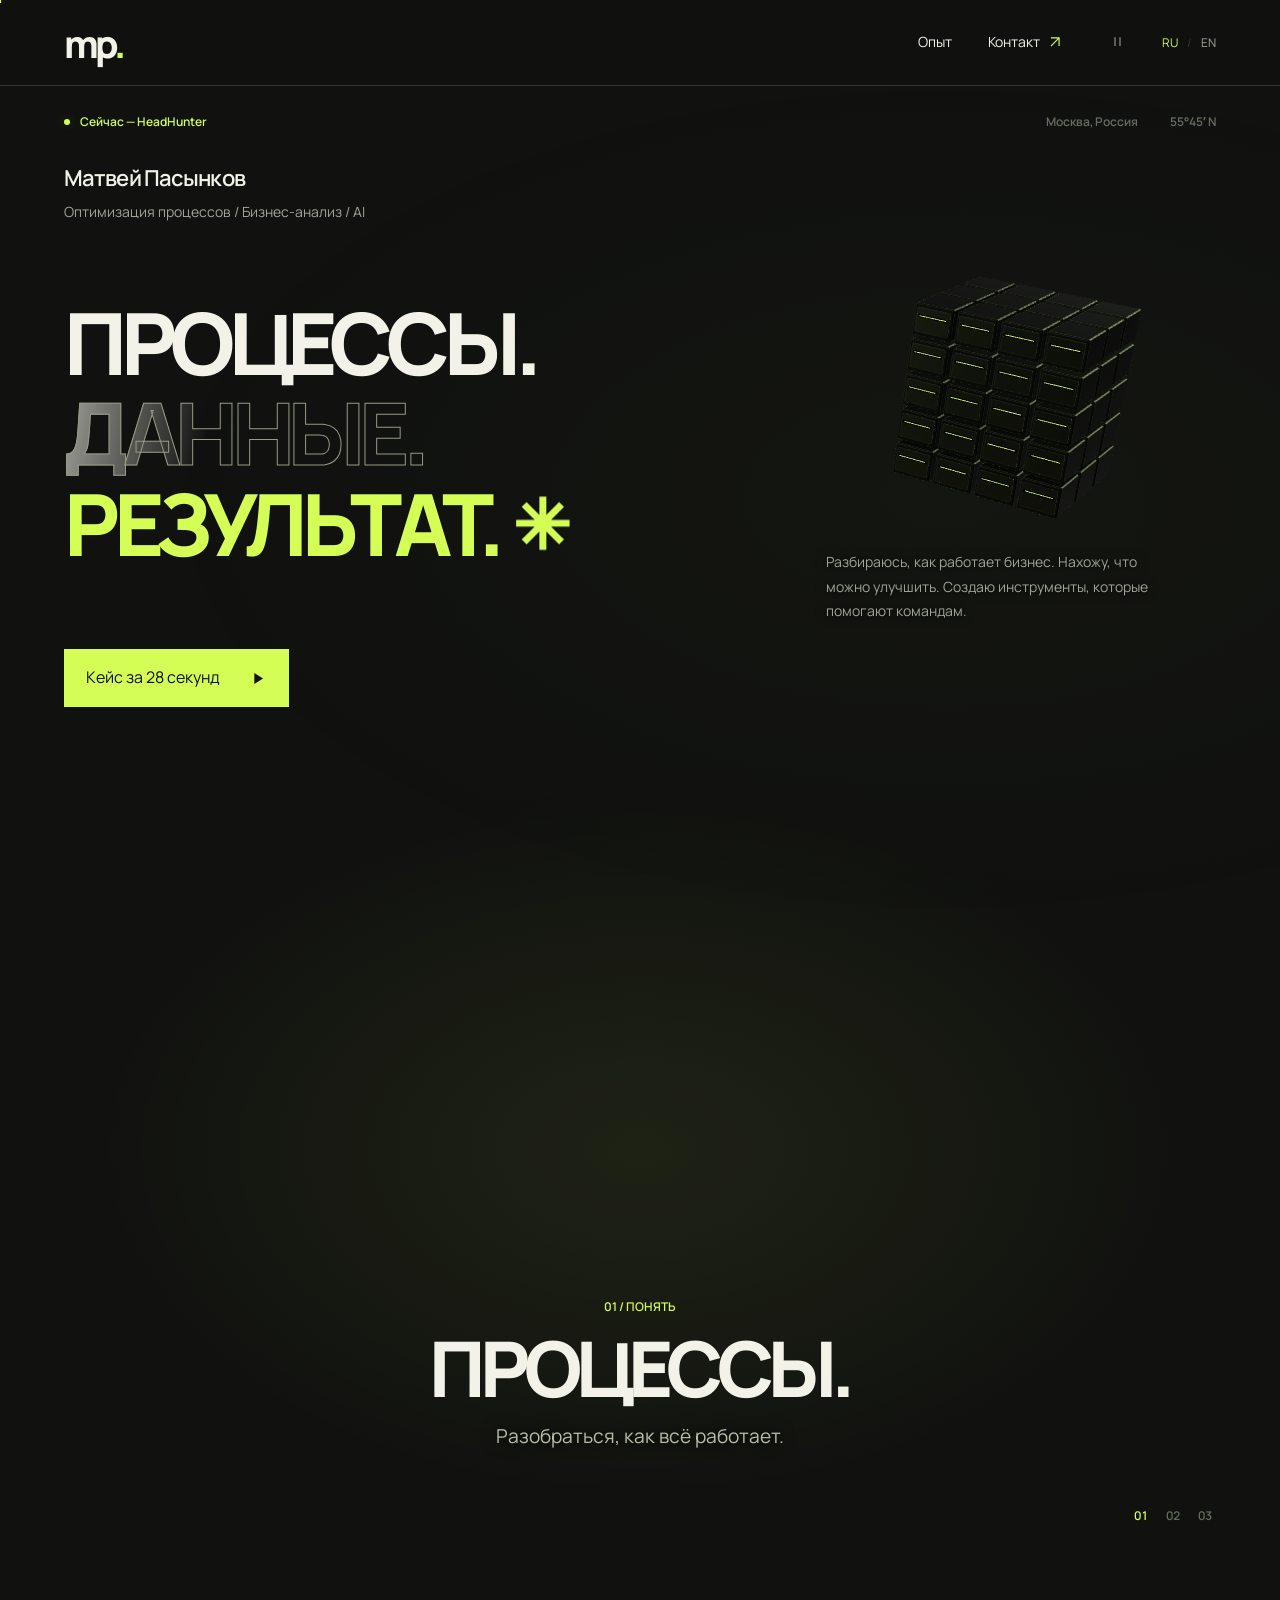
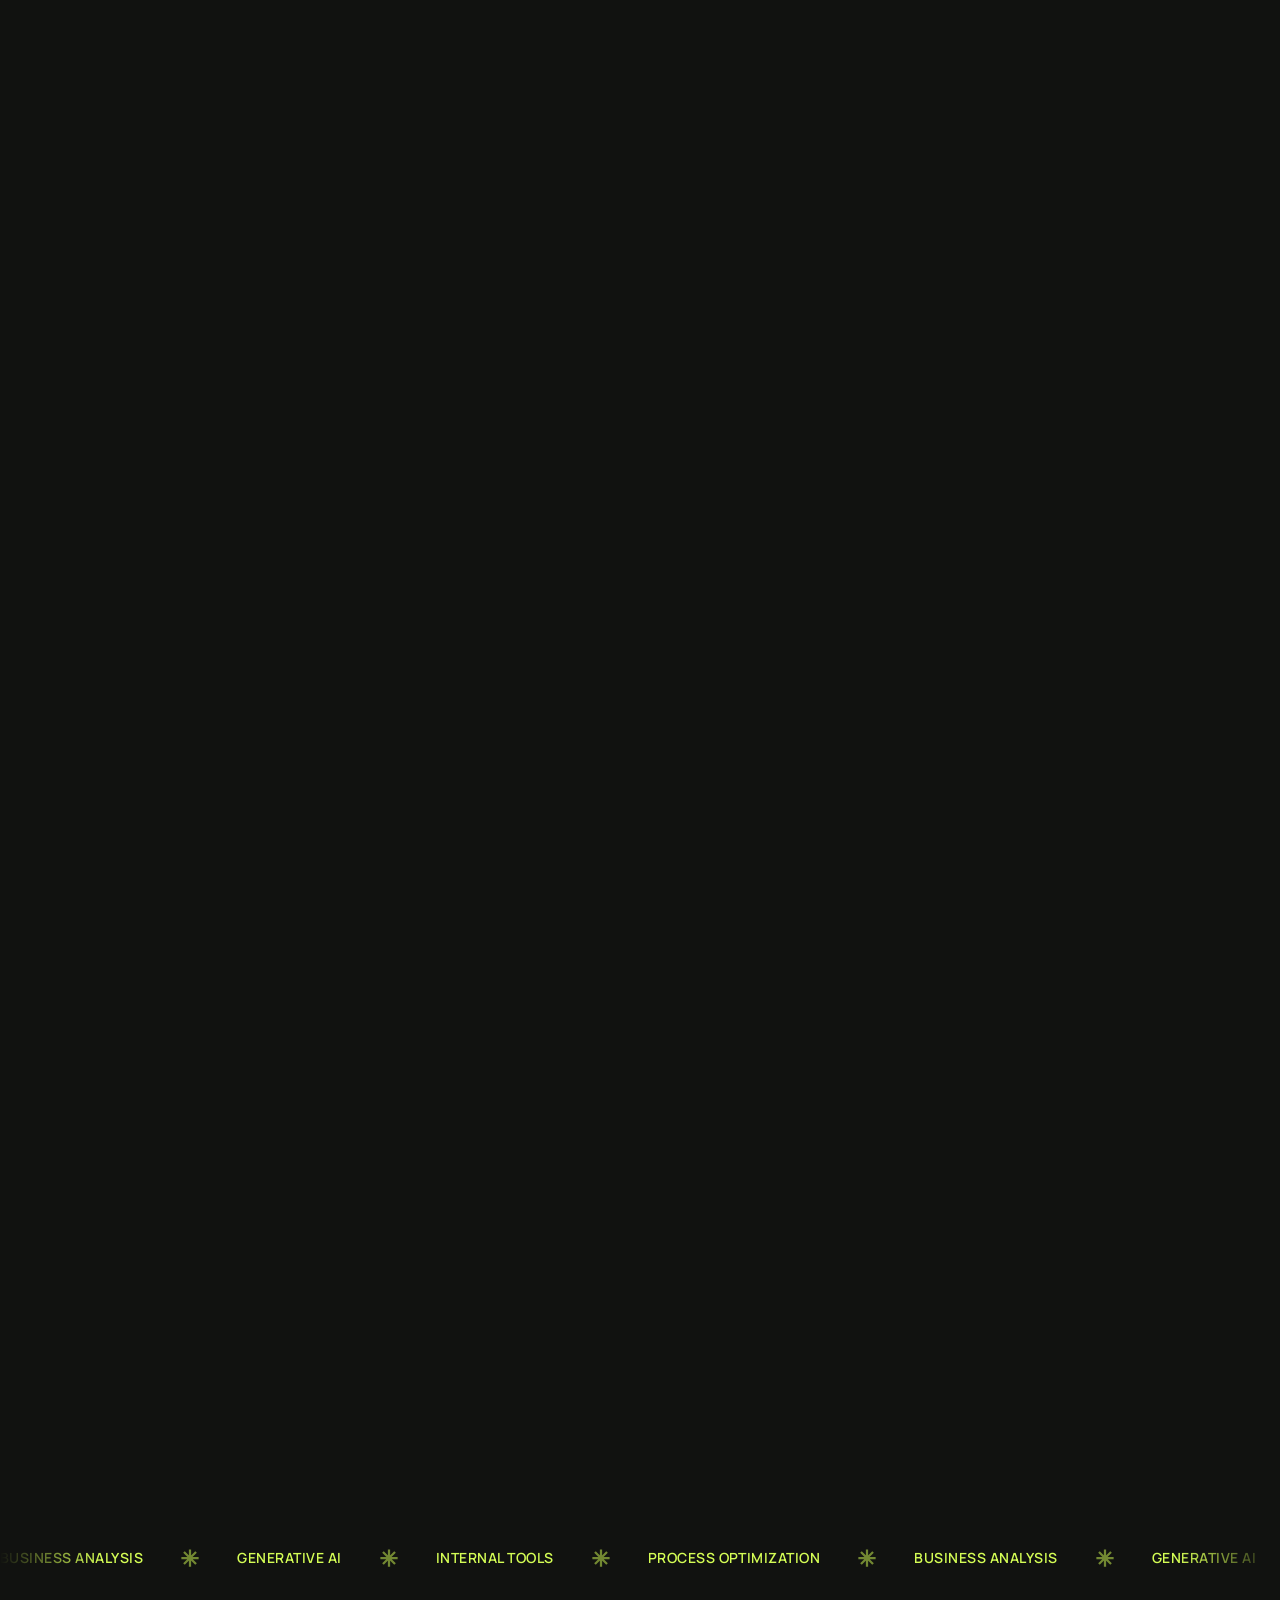
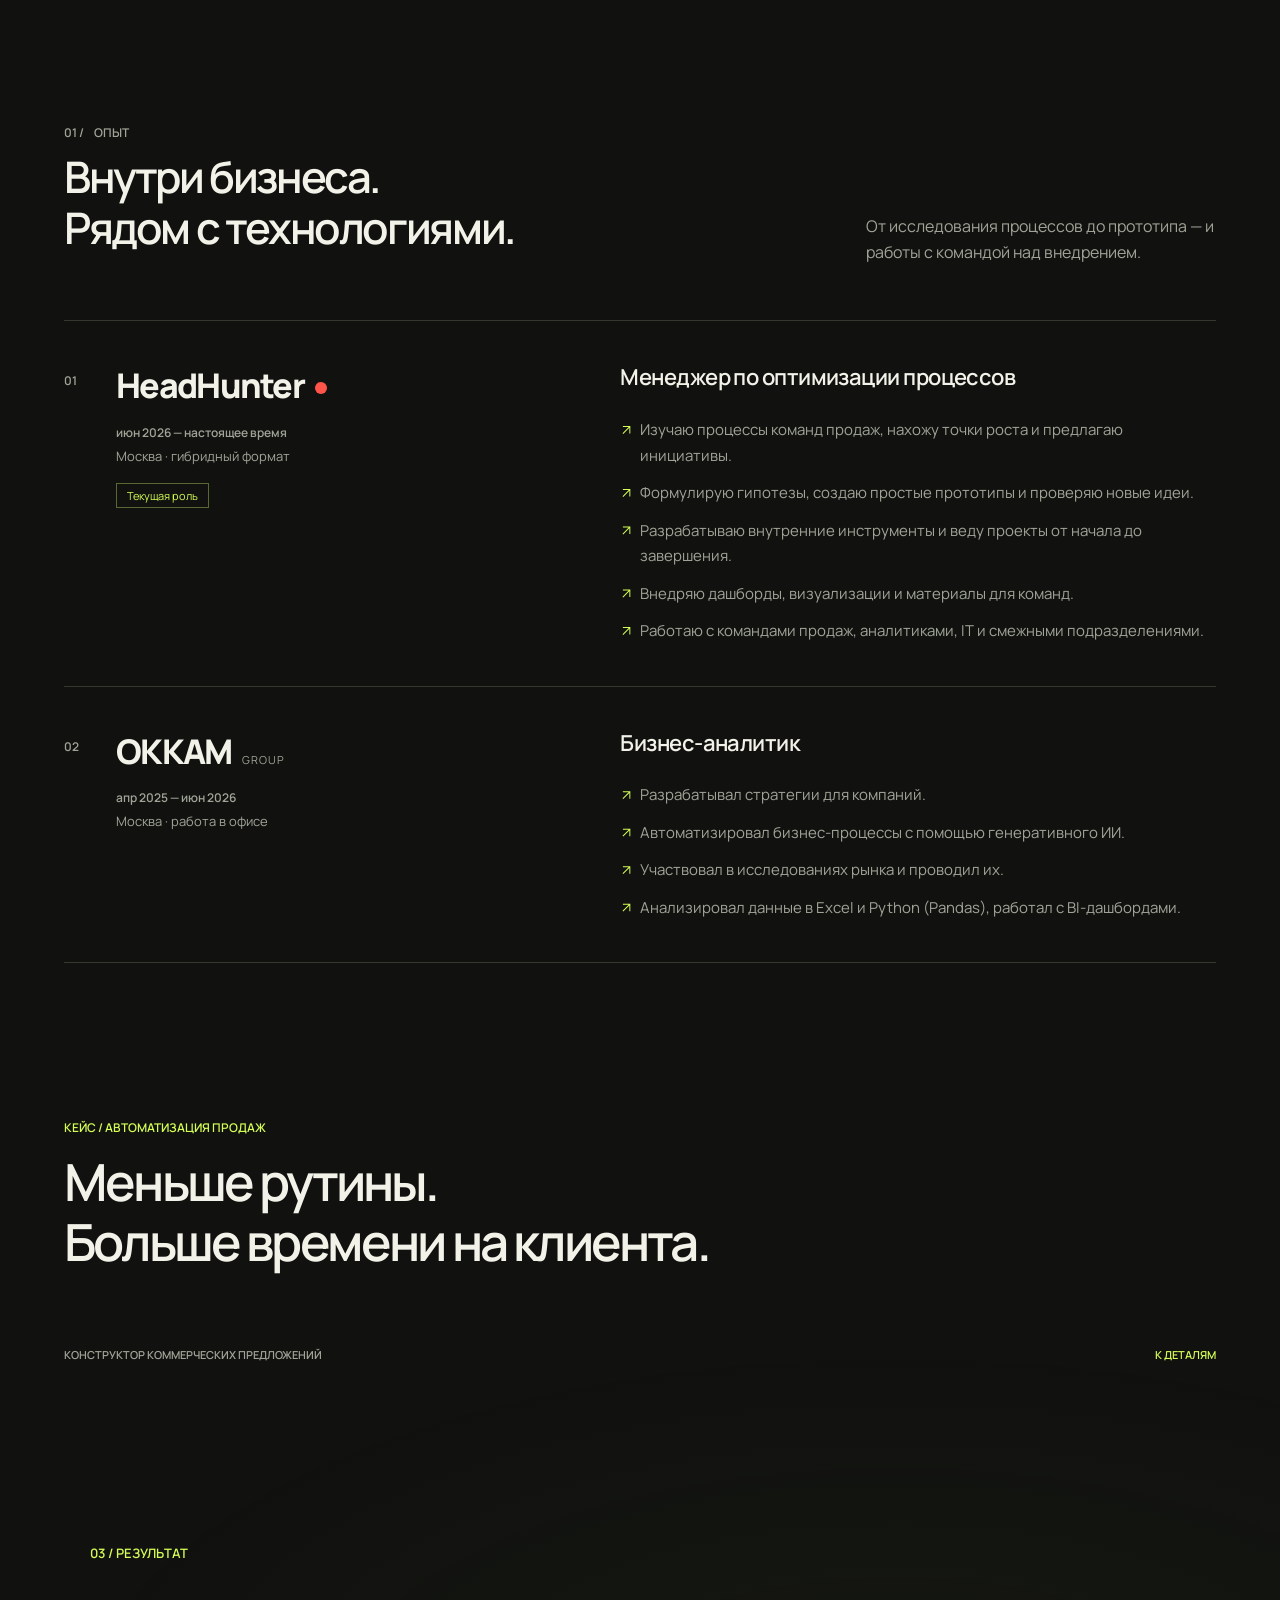
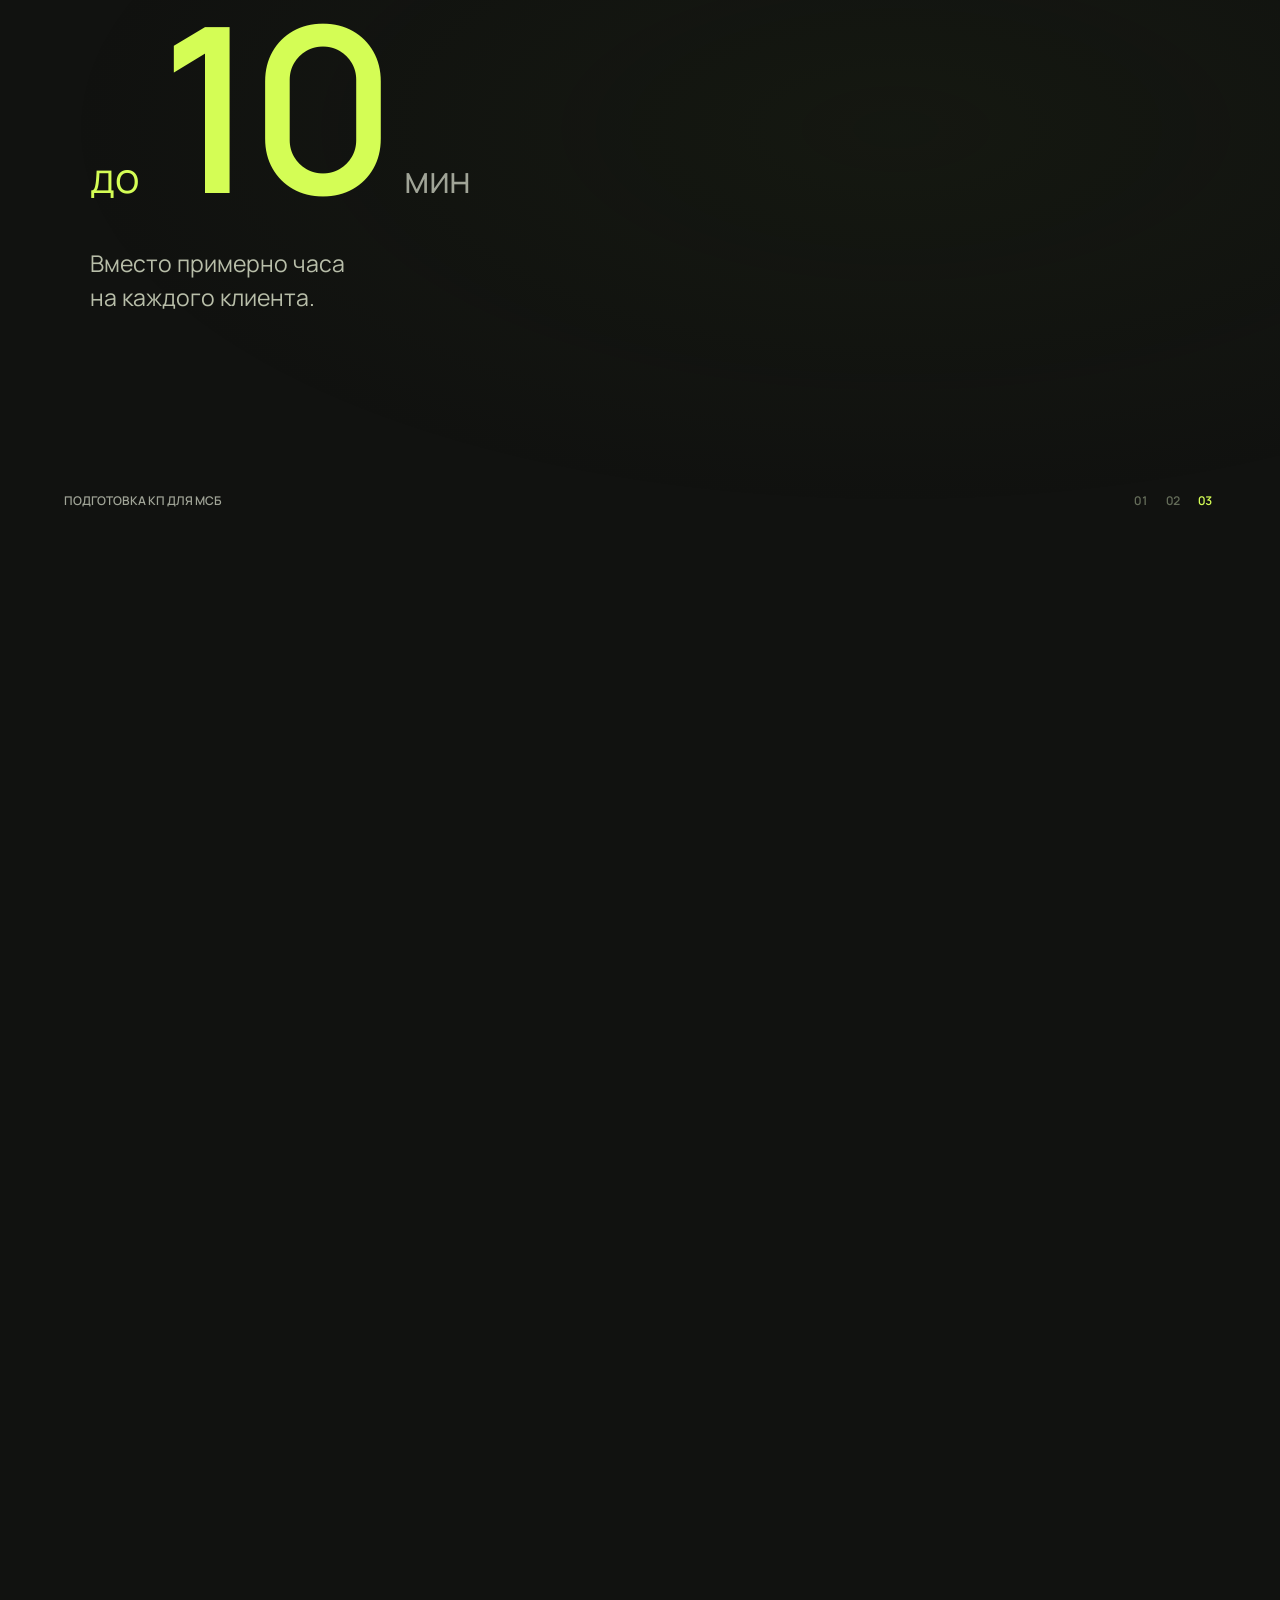
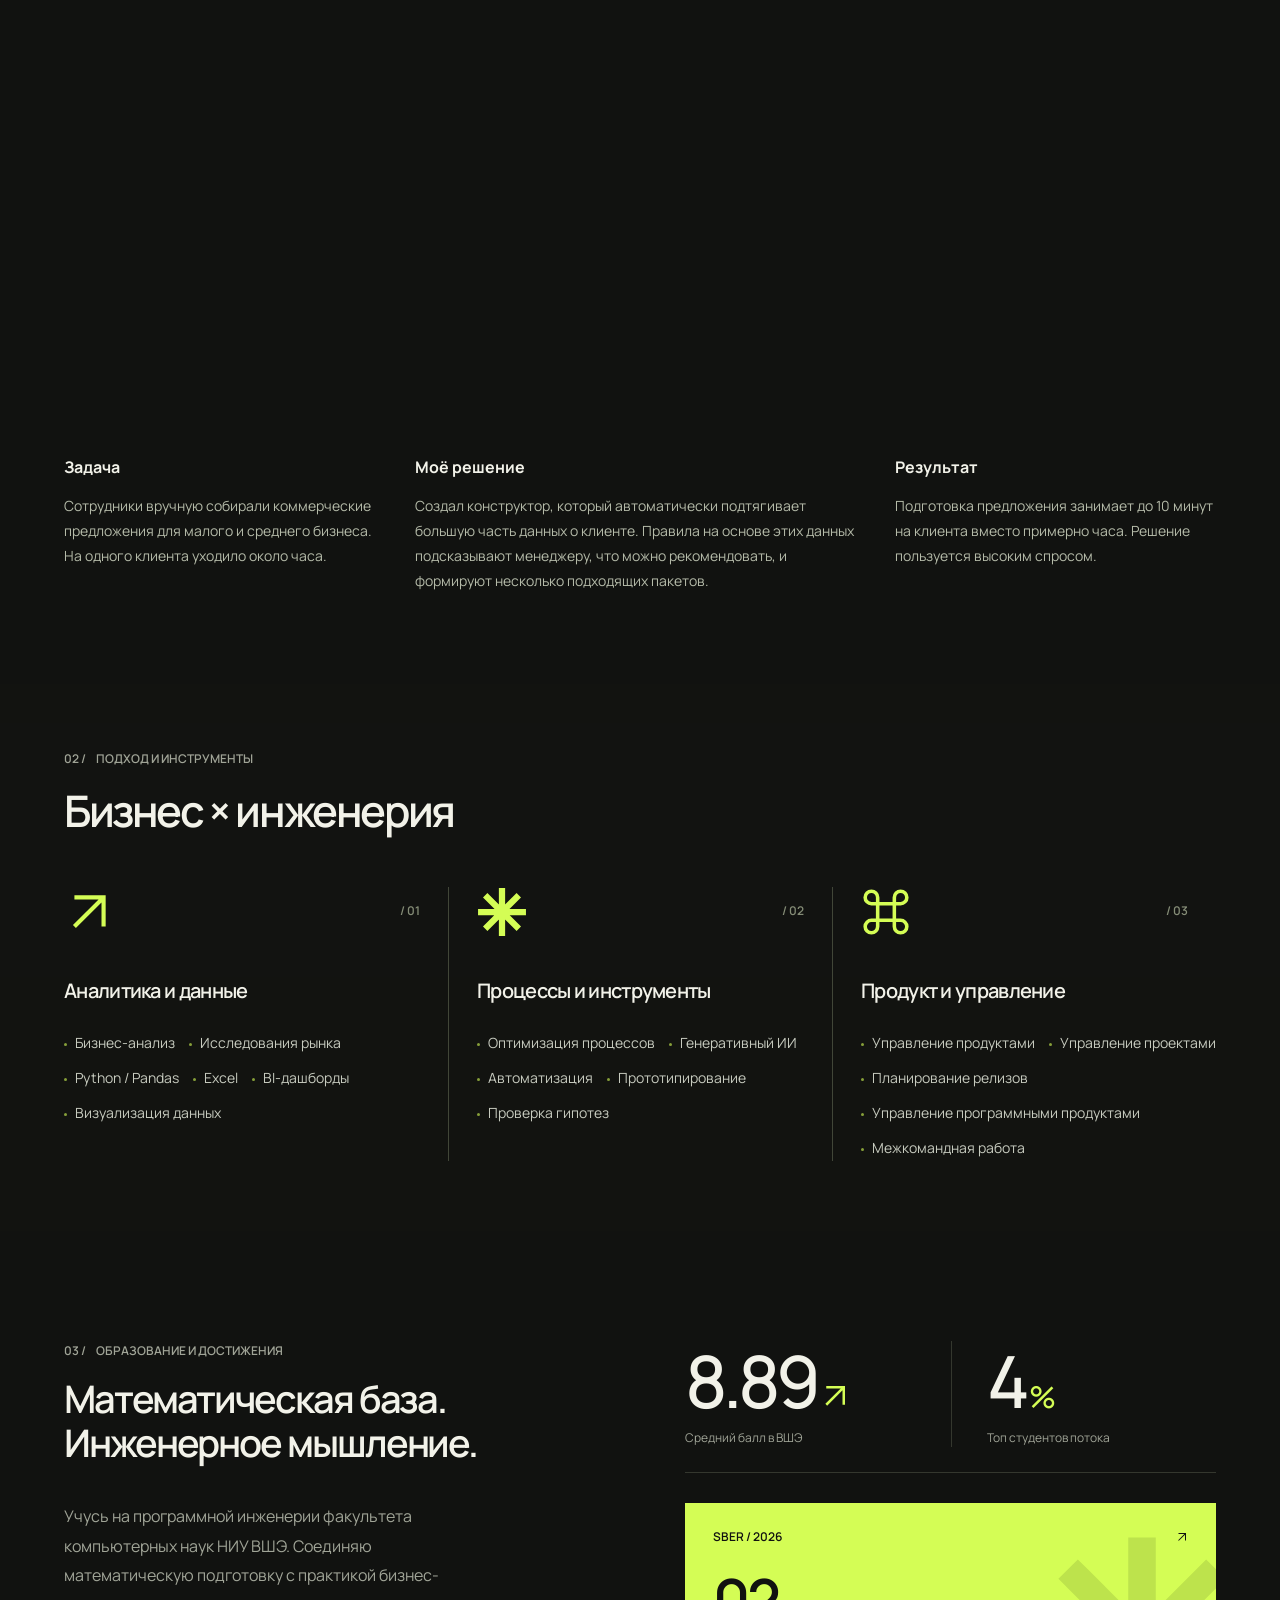
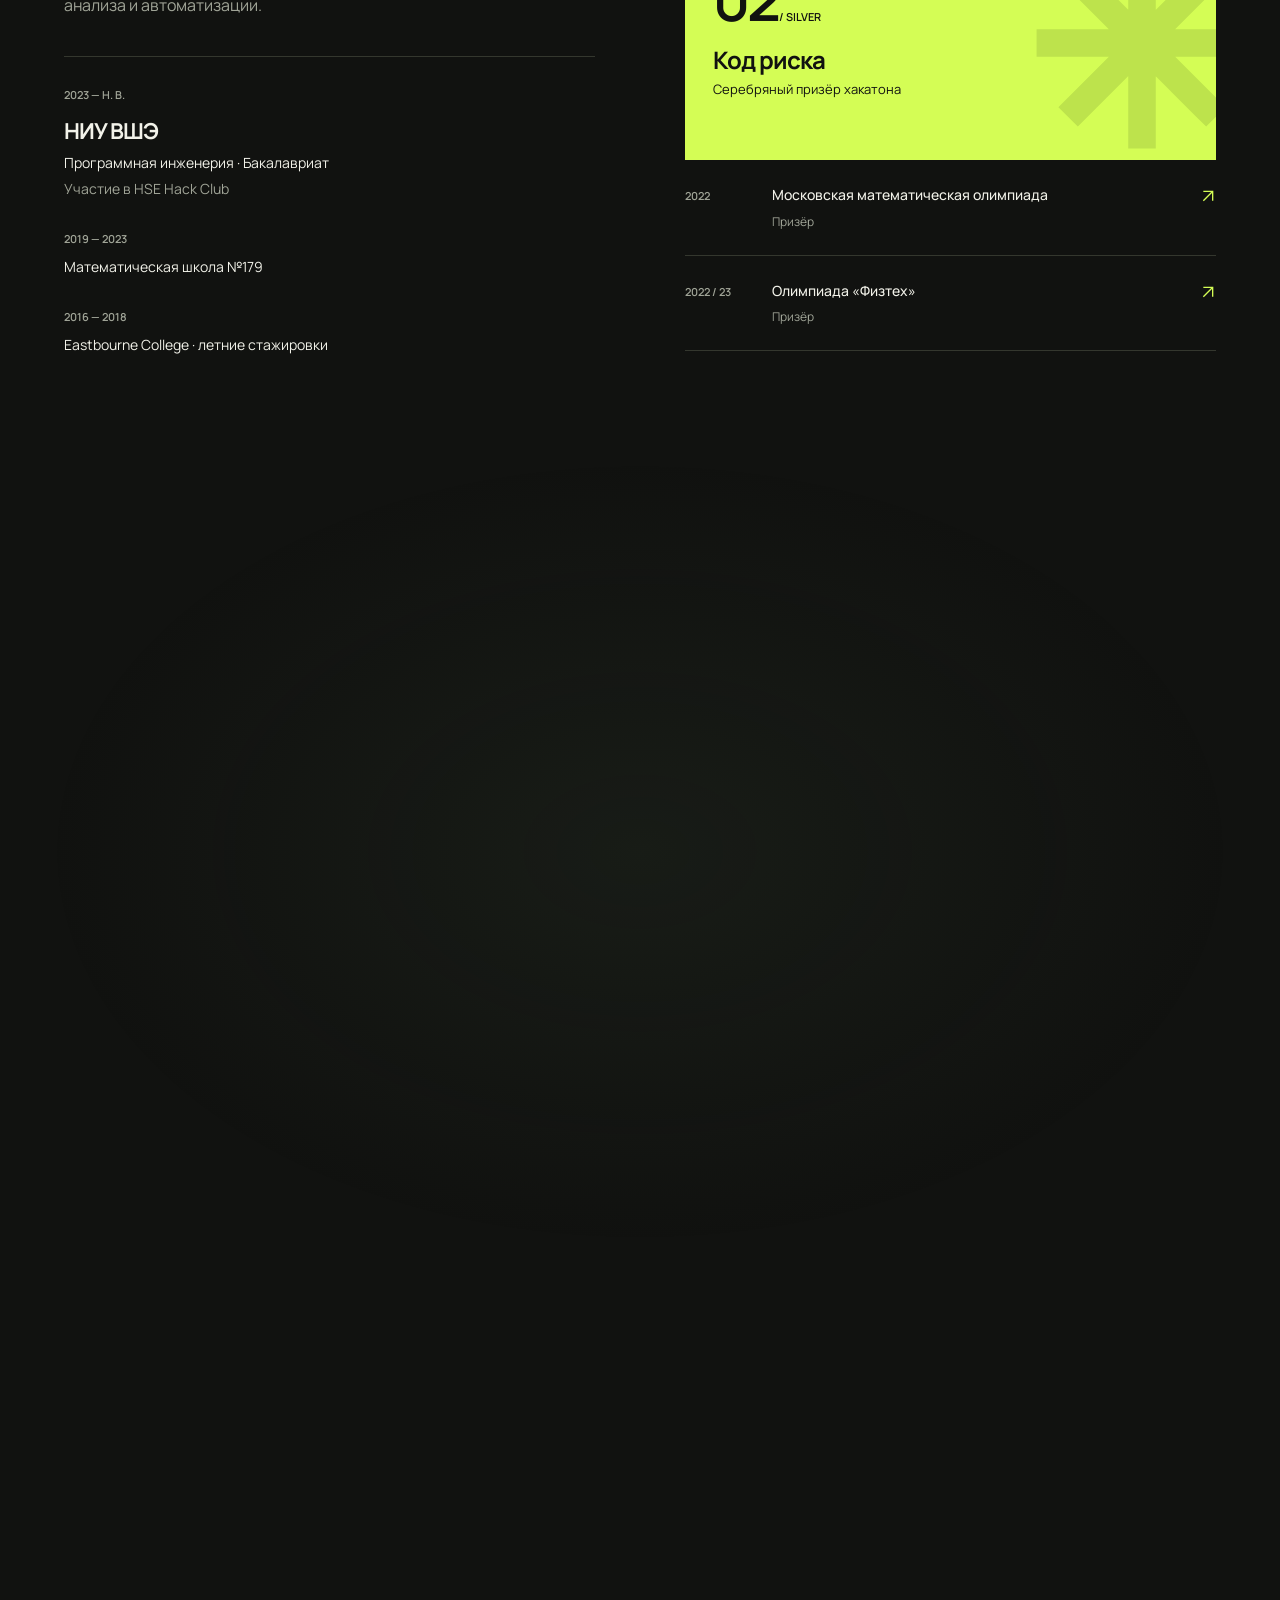
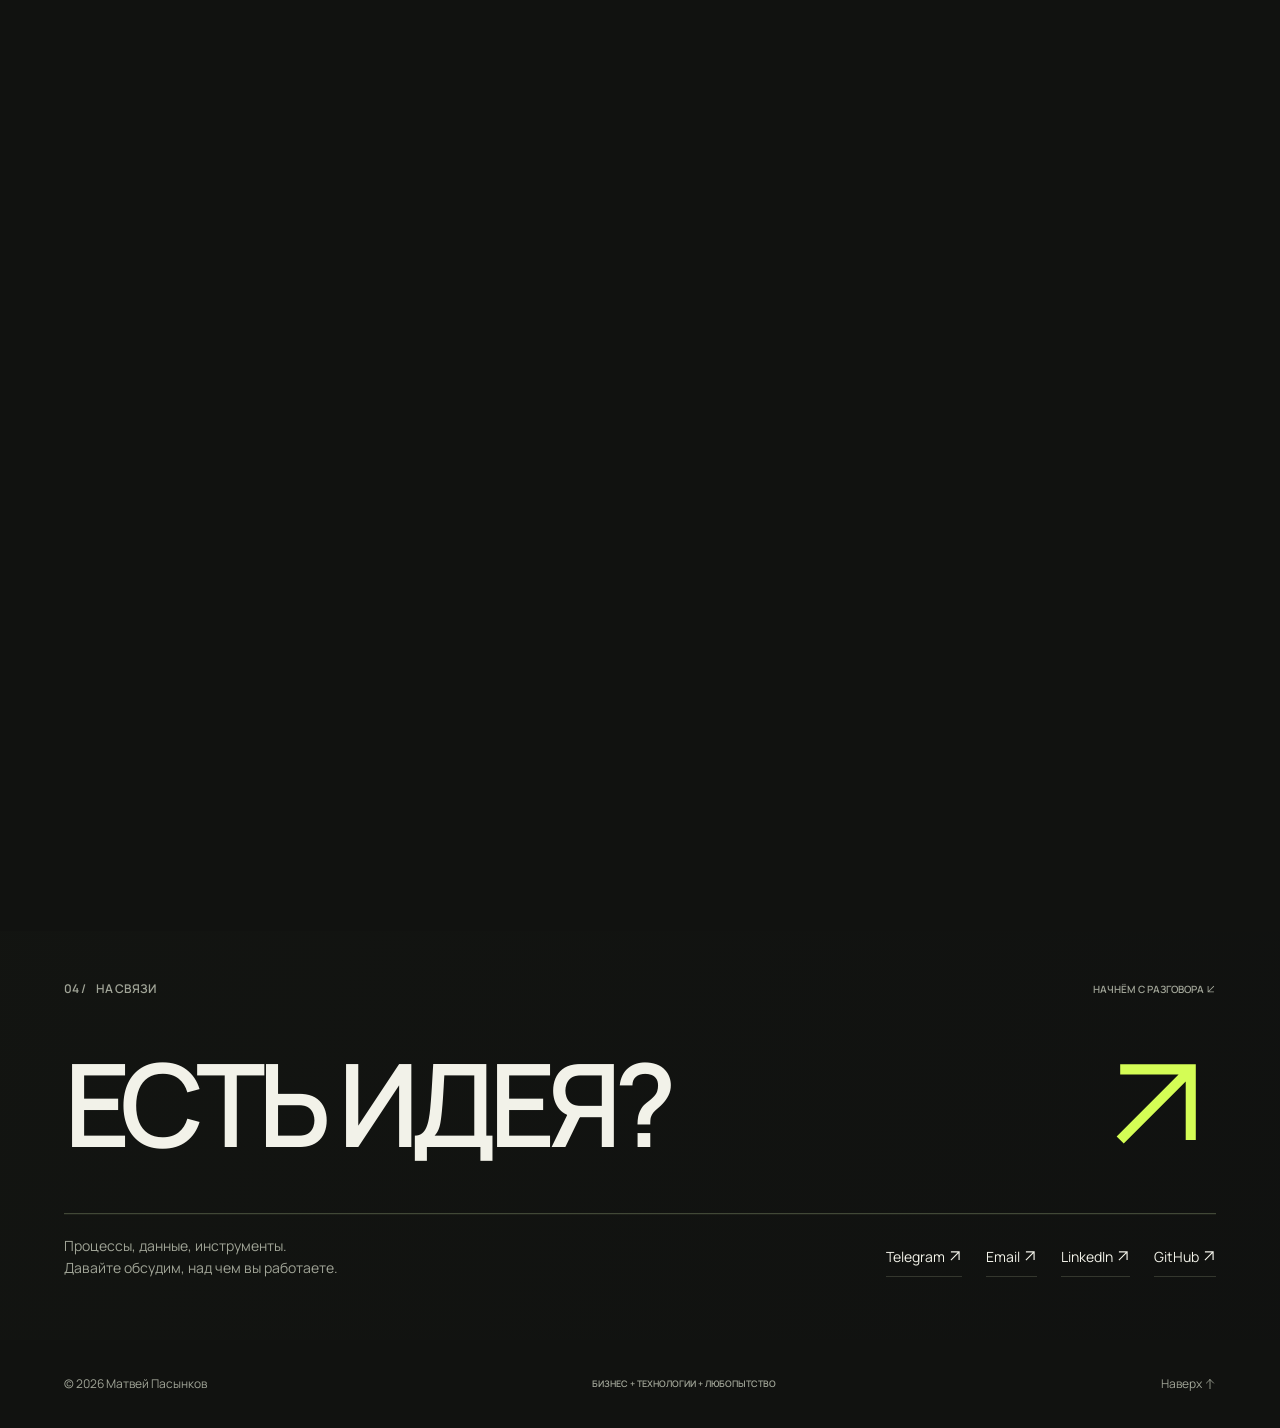
==== commit d09f2eb5: "Keep interactive objects clear of text in narrow windows" ====
--- a/index.html
+++ b/index.html
@@ -9,7 +9,7 @@
 <link rel="icon" href="assets/favicon.svg" type="image/svg+xml">
 <link rel="preconnect" href="https://fonts.googleapis.com"><link rel="preconnect" href="https://fonts.gstatic.com" crossorigin>
 <link href="https://fonts.googleapis.com/css2?family=Manrope:wght@400;500;600;700;800&display=swap" rel="stylesheet">
-<link rel="stylesheet" href="styles.css?v=worlds-10">
+<link rel="stylesheet" href="styles.css?v=worlds-11">
 </head>
 <body>
 <div class="page-progress" aria-hidden="true"></div>
@@ -77,6 +77,6 @@
 <script src="case.js?v=pulse-8"></script>
 <script type="module" src="scene-loader.js?v=worlds-10"></script>
 <script src="resume-film.js?v=film-5"></script>
-<script type="module" src="worlds.js?v=worlds-10"></script>
+<script type="module" src="worlds.js?v=worlds-11"></script>
 <script src="page-progress.js?v=worlds-10"></script>
 </body></html>
--- a/styles.css
+++ b/styles.css
@@ -507,7 +507,7 @@
  .explore-metric{font-size:38px;margin-top:18px;margin-bottom:24px}
  .explore-fallback .explore-canvas{left:0;top:45%}
 }
-@media(max-height:600px) and (min-width:781px){.explore-copy{top:46%}.explore-copy h2{font-size:54px;margin-bottom:18px}.explore-description{font-size:14px;max-width:38ch}.explore-count{margin-bottom:14px}.explore-detail{margin-top:16px}.explore[data-world="1"] h2{font-size:48px}.explore[data-world="2"] .explore-copy{top:49%}.explore-metric{font-size:36px;margin:16px 0 20px}.explore-head{top:18px}.explore-nav{bottom:20px}}
+@media(max-height:600px) and (min-width:781px){.explore-copy{top:46%}.explore-copy h2{font-size:54px;margin-bottom:18px}.explore-description{font-size:14px;max-width:38ch}.explore-count{margin-bottom:14px}.explore-detail{margin-top:16px}.explore[data-world="1"] h2{font-size:clamp(38px,4.4vw,48px)}.explore[data-world="2"] .explore-copy{top:49%}.explore-metric{font-size:36px;margin:16px 0 20px}.explore-head{top:18px}.explore-nav{bottom:20px}}
 @media(prefers-reduced-motion:reduce){.explore *{animation:none!important;transition:none!important}}
 /* A single quiet progress line, synchronized with the shared page clock. */
 .page-progress{position:fixed;top:0;left:0;width:100%;height:3px;background:var(--acid);transform:scaleX(0);transform-origin:left;z-index:100;pointer-events:none}
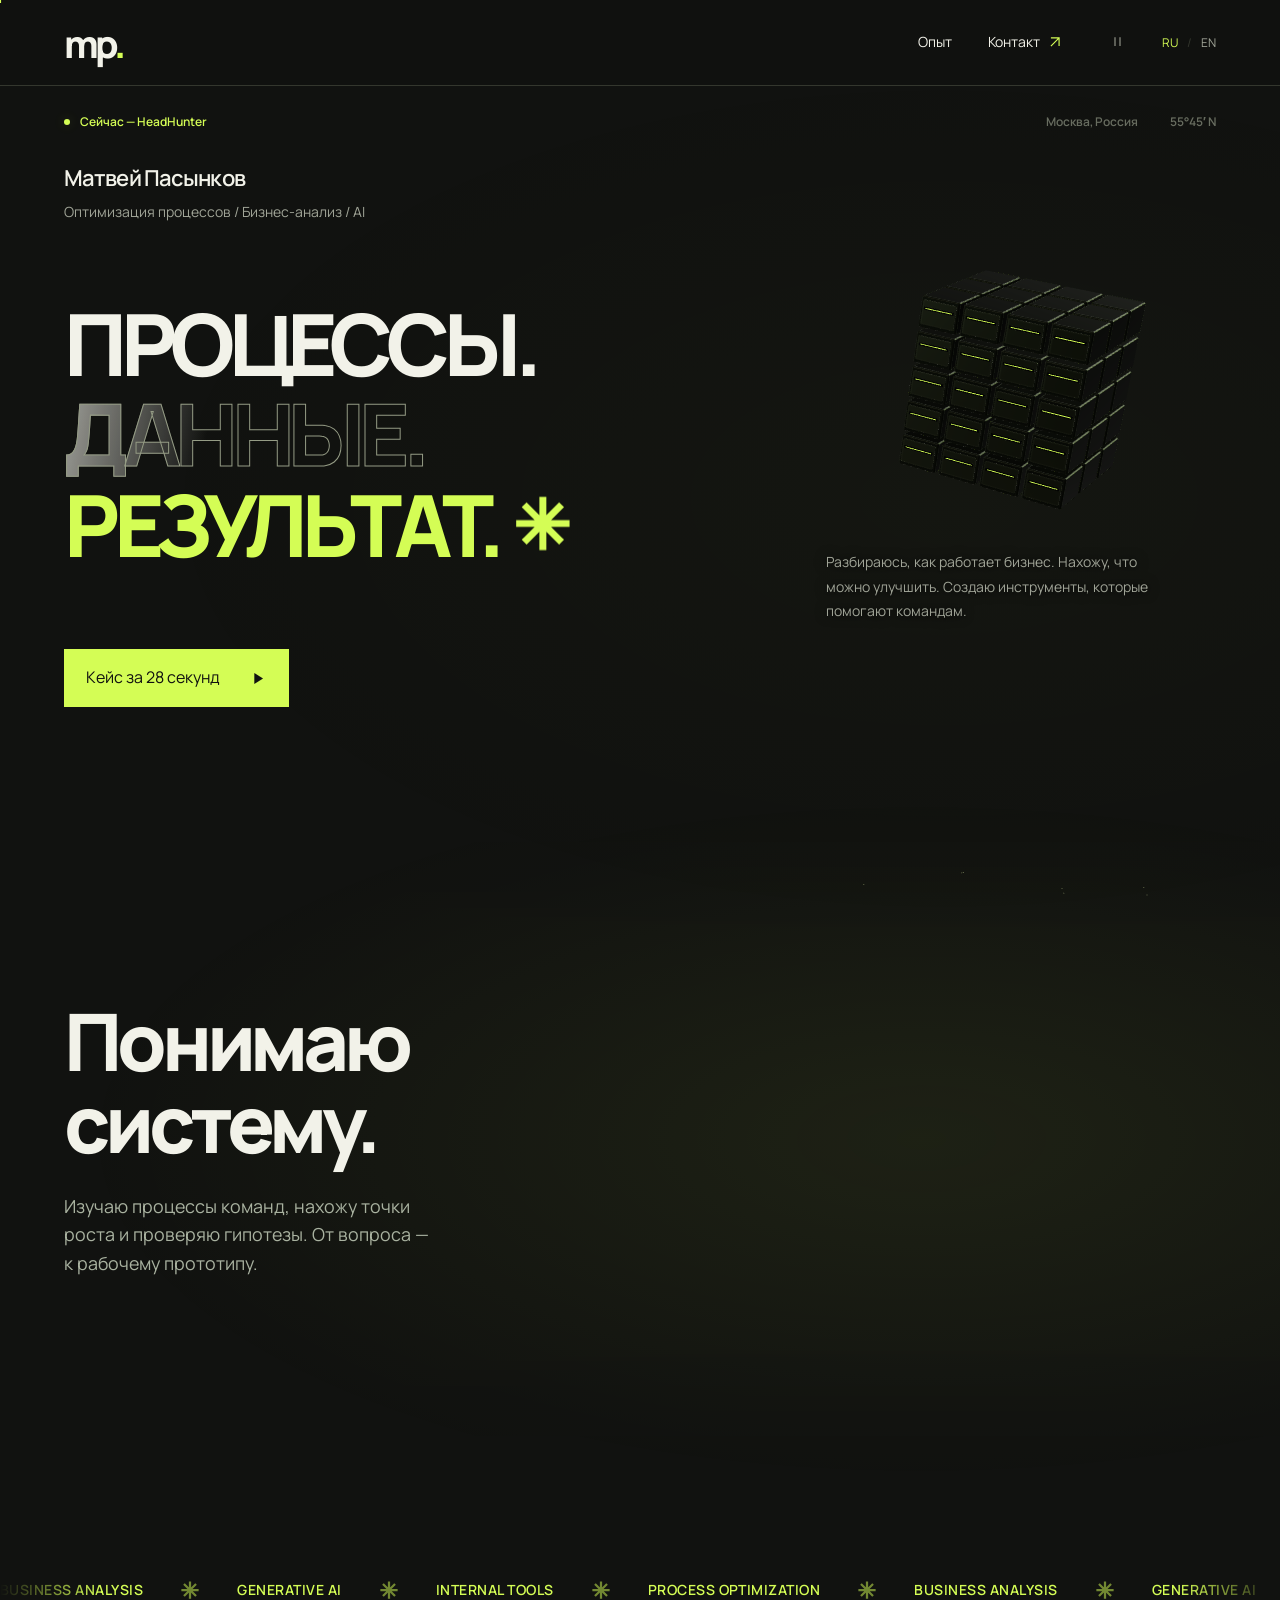
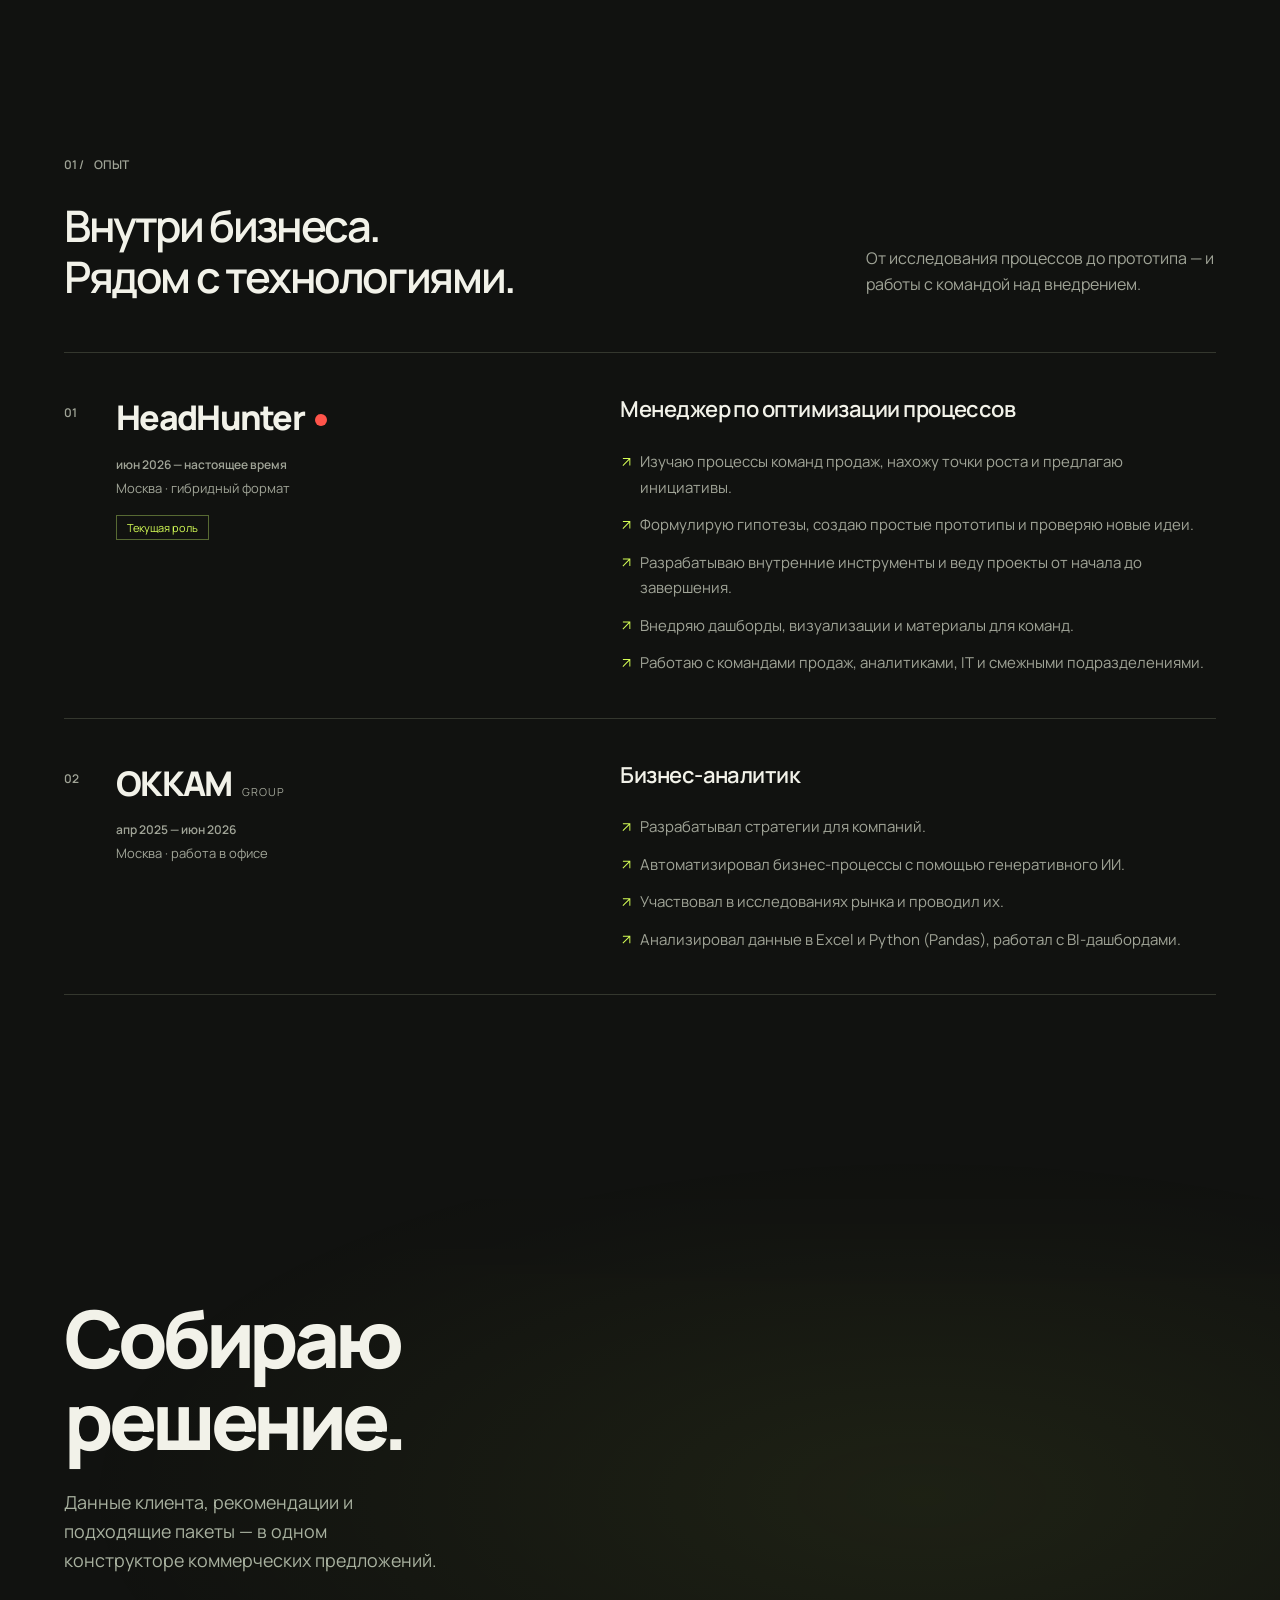
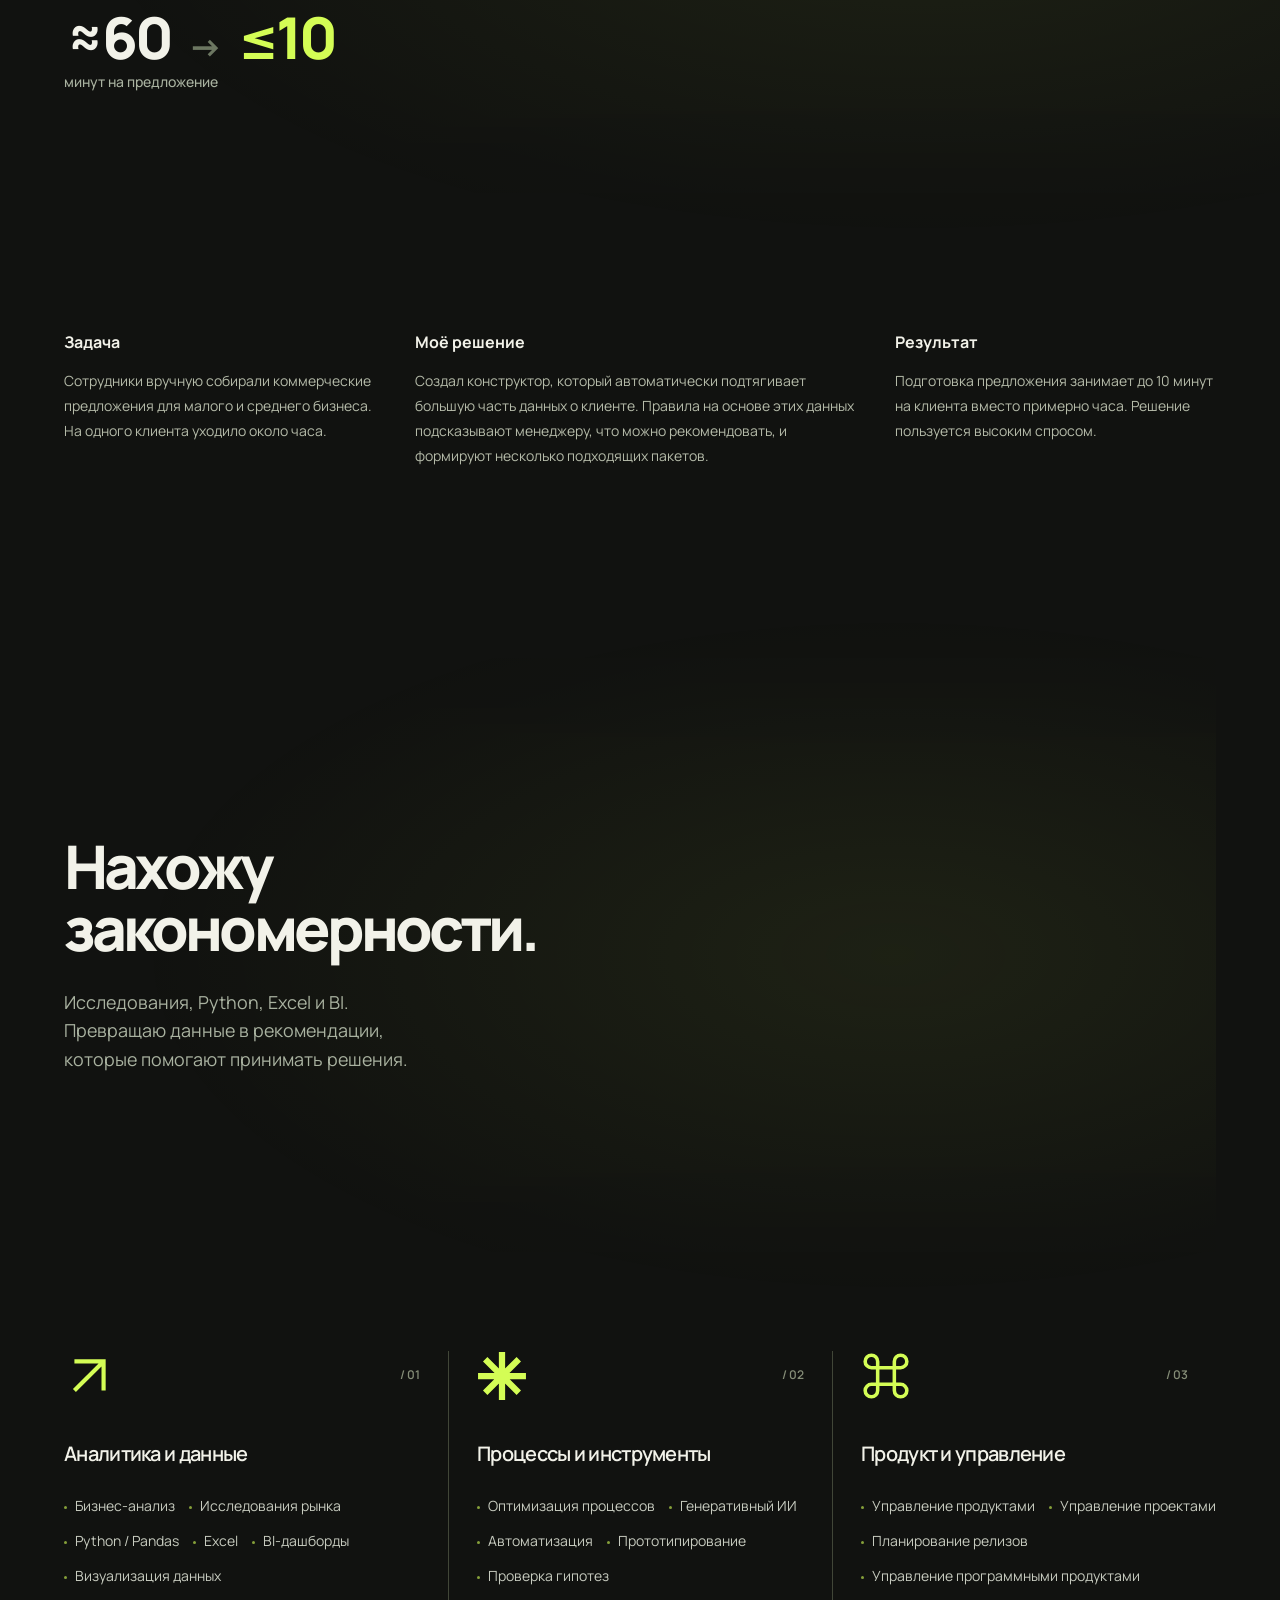
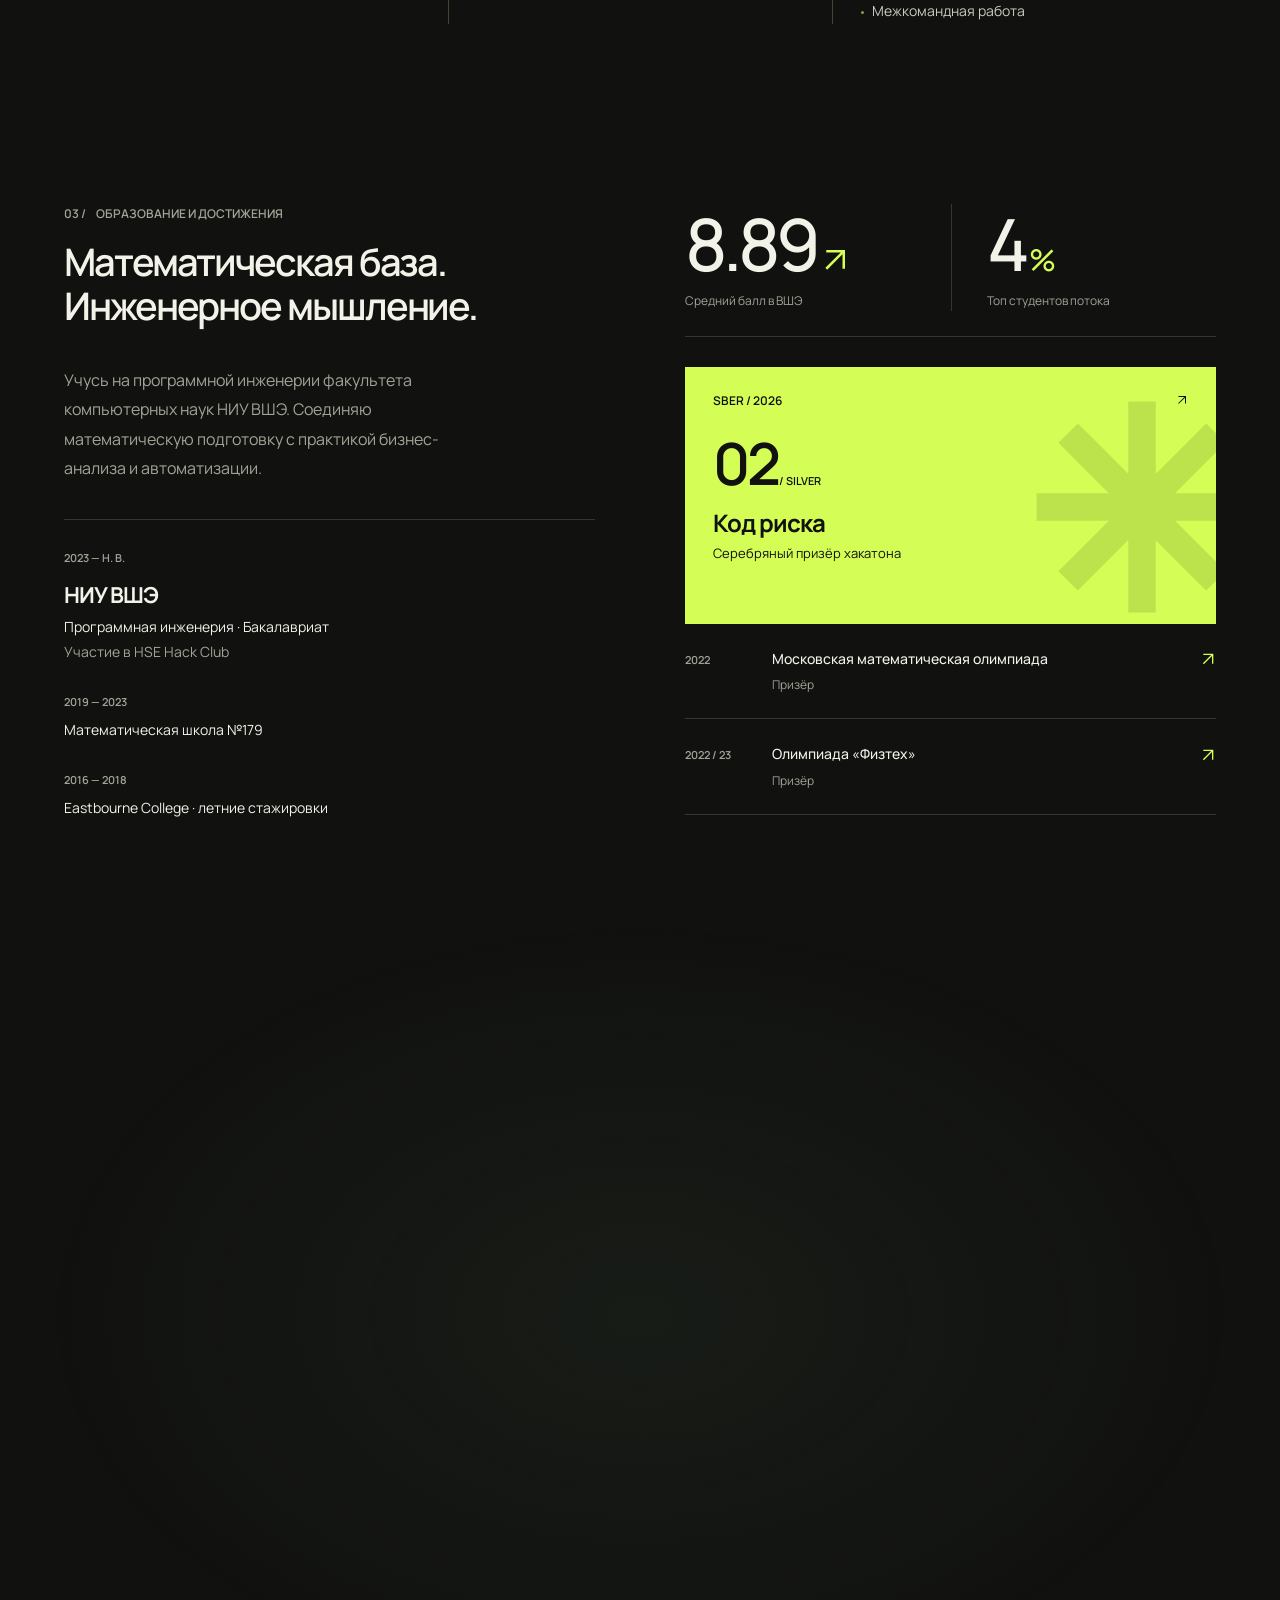
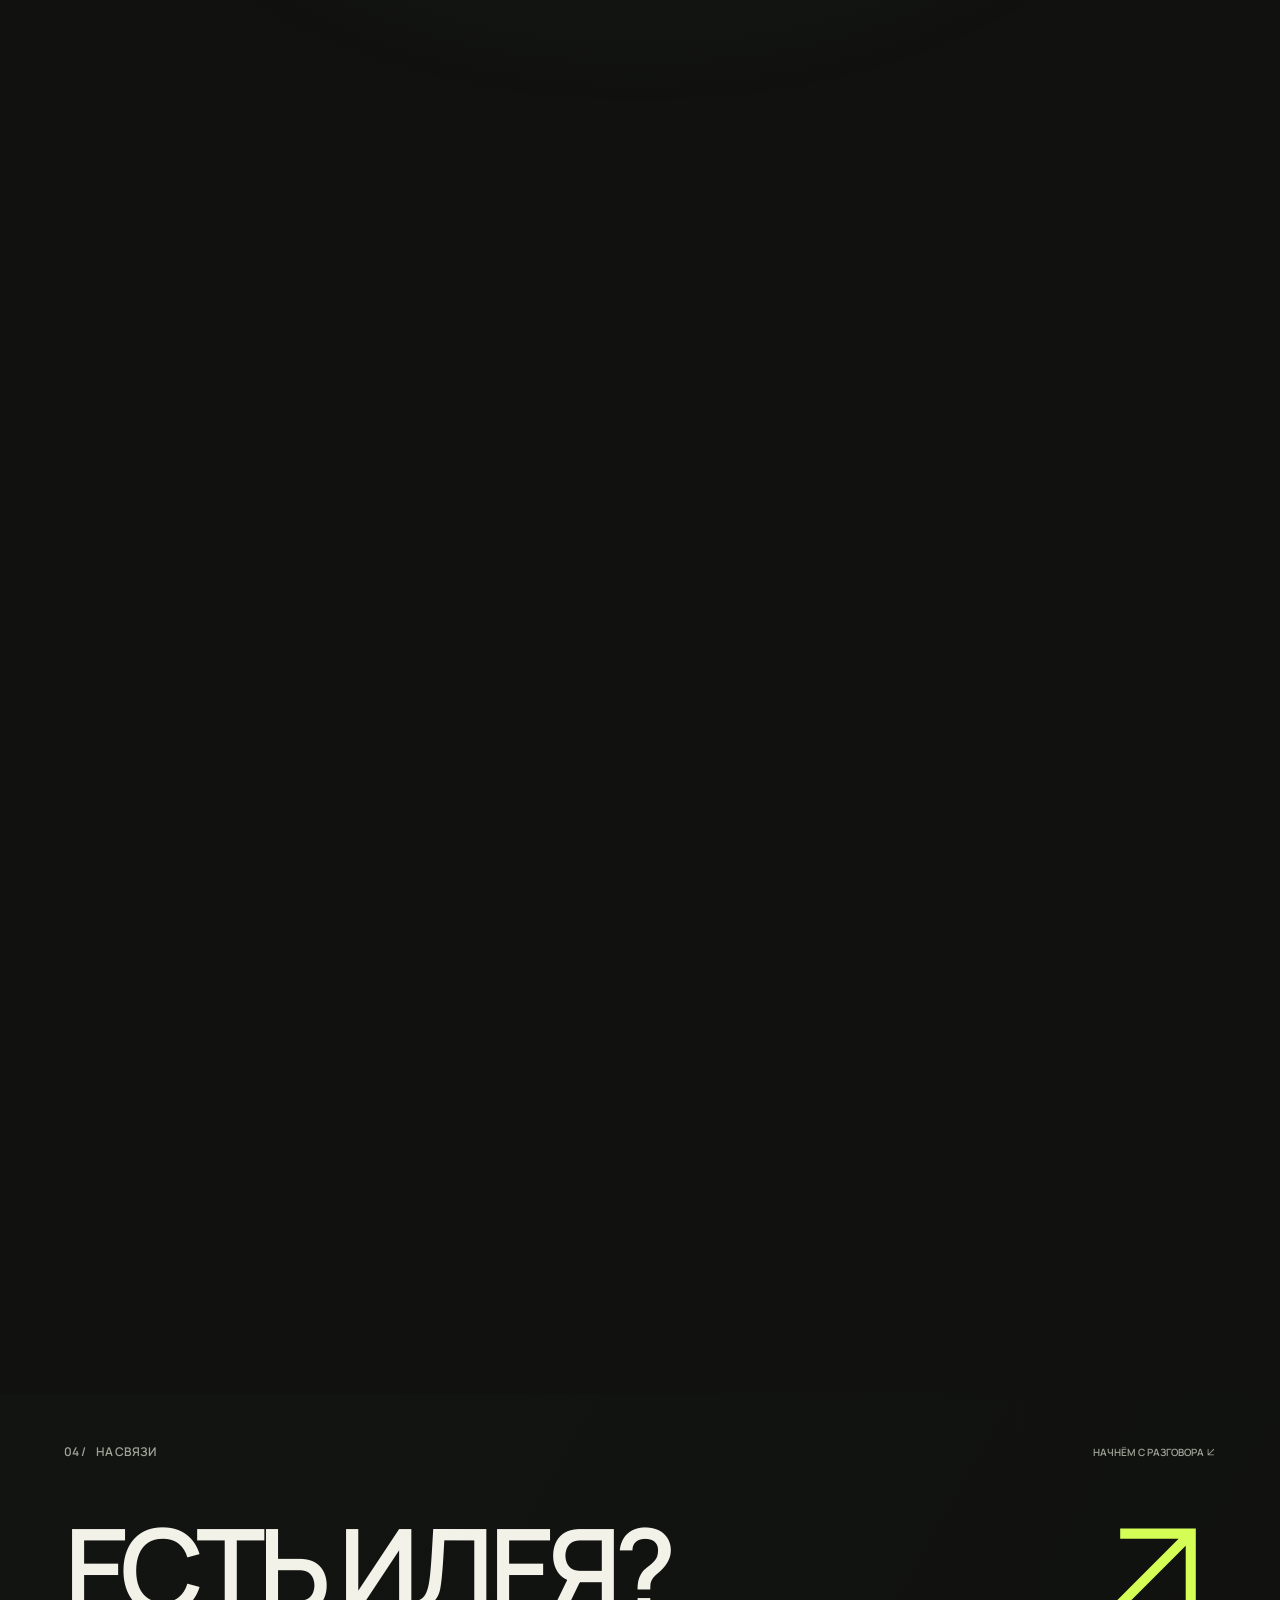
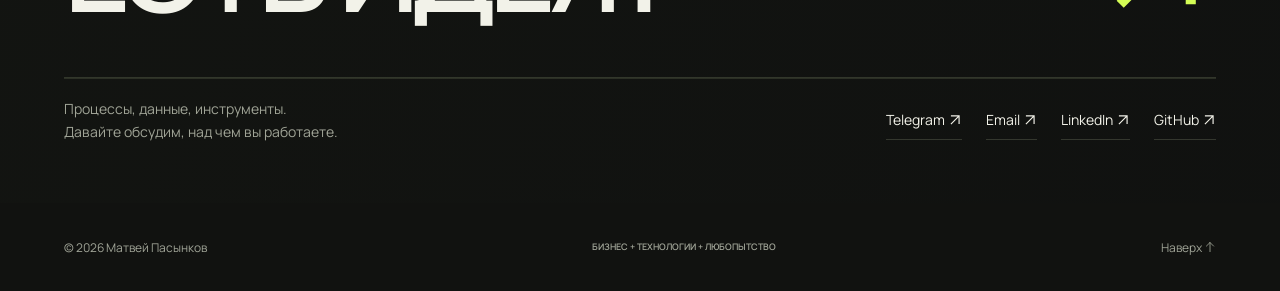
==== commit 17433d37: "Integrate interactive worlds into the main resume sections" ====
--- a/index.html
+++ b/index.html
@@ -9,7 +9,7 @@
 <link rel="icon" href="assets/favicon.svg" type="image/svg+xml">
 <link rel="preconnect" href="https://fonts.googleapis.com"><link rel="preconnect" href="https://fonts.gstatic.com" crossorigin>
 <link href="https://fonts.googleapis.com/css2?family=Manrope:wght@400;500;600;700;800&display=swap" rel="stylesheet">
-<link rel="stylesheet" href="styles.css?v=worlds-11">
+<link rel="stylesheet" href="styles.css?v=inline-13">
 </head>
 <body>
 <div class="page-progress" aria-hidden="true"></div>
@@ -23,15 +23,10 @@
 <div class="hero-aside"><div class="process-diagram" aria-label="Цикл работы: анализ, гипотеза, прототип и проверка"><div class="diagram-top mono"><span data-ru="ОТ ВОПРОСА К РЕШЕНИЮ" data-en="FROM QUESTION TO SOLUTION">ОТ ВОПРОСА К РЕШЕНИЮ</span><span><svg class="ui-icon" viewBox="0 0 24 24" fill="none" stroke="currentColor" stroke-width="1.7" stroke-linecap="square" aria-hidden="true"><path d="M5 4h15v15h-2V7.414L5.707 19.707 4.293 18.293 16.586 6H5Z" fill="currentColor" stroke="none"/></svg></span></div><div class="diagram-stage"><div class="orbit orbit-one"></div><div class="orbit orbit-two"></div><div class="orbit orbit-three"></div><div class="diagram-core"><span><svg class="ui-icon" viewBox="0 0 24 24" fill="none" stroke="currentColor" stroke-width="1.7" stroke-linecap="square" aria-hidden="true"><path d="M5 4h15v15h-2V7.414L5.707 19.707 4.293 18.293 16.586 6H5Z" fill="currentColor" stroke="none"/></svg></span></div><span class="node node-a">01 / <span data-ru="АНАЛИЗ" data-en="ANALYSIS">АНАЛИЗ</span></span><span class="node node-b">02 / <span data-ru="ГИПОТЕЗА" data-en="HYPOTHESIS">ГИПОТЕЗА</span></span><span class="node node-c">03 / <span data-ru="ПРОТОТИП" data-en="PROTOTYPE">ПРОТОТИП</span></span></div><div class="diagram-bottom mono"><span><span data-ru="ПРОВЕРИТЬ. УЛУЧШИТЬ. ПОВТОРИТЬ." data-en="TEST. IMPROVE. REPEAT.">ПРОВЕРИТЬ. УЛУЧШИТЬ. ПОВТОРИТЬ.</span></span><span class="signal">▂▄▆█</span></div></div><p class="hero-summary"><span data-ru="Разбираюсь, как работает бизнес. Нахожу, что можно улучшить. Создаю инструменты, которые помогают командам." data-en="I explore how businesses work, find what can be improved, and build tools that help teams.">Разбираюсь, как работает бизнес. Нахожу, что можно улучшить. Создаю инструменты, которые помогают командам.</span></p></div></div>
 <div class="hero-bottom"><button class="primary film-trigger" type="button" aria-haspopup="dialog" aria-controls="intro-film"><span data-ru="Кейс за 28 секунд" data-en="The case in 28 seconds">Кейс за 28 секунд</span><svg class="ui-icon" viewBox="0 0 24 24" fill="currentColor" aria-hidden="true"><path d="m8 5 11 7-11 7Z"/></svg></button></div>
 </section>
-<section class="scroll-film" aria-label="Processes, data, impact">
-<div class="film-stage">
-
-<div class="film-art" aria-hidden="true"><div class="film-grid"></div><svg class="film-system" viewBox="0 0 800 800" fill="none"><g stroke="currentColor"><circle class="film-ring ring-a" cx="400" cy="400" r="270"/><circle class="film-ring ring-b" cx="400" cy="400" r="220" stroke-dasharray="2 14"/><ellipse class="film-ring ring-c" cx="400" cy="400" rx="310" ry="125"/><ellipse class="film-ring ring-d" cx="400" cy="400" rx="125" ry="310"/><path class="film-cross" d="M400 60v100M400 640v100M60 400h100M640 400h100"/></g><g class="film-points" fill="currentColor"><circle cx="400" cy="130" r="6"/><circle cx="670" cy="400" r="6"/><circle cx="400" cy="670" r="6"/><circle cx="130" cy="400" r="6"/></g></svg></div>
-<div class="film-shot shot-one"><span class="film-index mono" data-ru="01 / ПОНЯТЬ" data-en="01 / UNDERSTAND">01 / ПОНЯТЬ</span><h2 data-ru="ПРОЦЕССЫ." data-en="PROCESSES.">ПРОЦЕССЫ.</h2><p data-ru="Разобраться, как всё работает." data-en="Understand how it all works.">Разобраться, как всё работает.</p></div>
-<div class="film-shot shot-two"><span class="film-index mono" data-ru="02 / ИССЛЕДОВАТЬ" data-en="02 / EXPLORE">02 / ИССЛЕДОВАТЬ</span><h2 data-ru="ДАННЫЕ." data-en="DATA.">ДАННЫЕ.</h2><p data-ru="Найти закономерности. Проверить гипотезу." data-en="Find the patterns. Test the hypothesis.">Найти закономерности. Проверить гипотезу.</p></div>
-<div class="film-shot shot-three"><span class="film-index mono" data-ru="03 / СОЗДАТЬ" data-en="03 / BUILD">03 / СОЗДАТЬ</span><h2 data-ru="РЕЗУЛЬТАТ." data-en="IMPACT.">РЕЗУЛЬТАТ.</h2><p data-ru="Превратить идею в работающий инструмент." data-en="Turn an idea into a working tool.">Превратить идею в работающий инструмент.</p></div>
-<div class="film-bottom"><div class="scene-steps" aria-hidden="true"><span class="is-active">01</span><span>02</span><span>03</span></div></div>
-</div></section>
+<section id="processes" class="scroll-film inline-world" data-world="0" aria-label="Processes"><div class="film-stage inline-stage wrap"><div class="inline-copy"><h2 data-ru="Понимаю
+систему." data-en="Understand
+the system.">Понимаю
+систему.</h2><p data-ru="Изучаю процессы команд, нахожу точки роста и проверяю гипотезы. От вопроса — к рабочему прототипу." data-en="I explore team processes, identify opportunities and test hypotheses. From a question to a working prototype.">Изучаю процессы команд, нахожу точки роста и проверяю гипотезы. От вопроса — к рабочему прототипу.</p></div><div class="inline-art" aria-hidden="true"><span class="inline-fallback">mp<span>.</span></span></div></div></section>
 <div class="ribbon-viewport" aria-hidden="true"><div class="ribbon"><div class="ribbon-track"><div class="ribbon-group"><div class="ribbon-unit"><span class="ribbon-label">BUSINESS ANALYSIS</span><span><svg class="ui-icon" viewBox="0 0 24 24" fill="none" stroke="currentColor" stroke-width="1.7" stroke-linecap="square" aria-hidden="true"><path d="M12 2v20M2 12h20M5 5l14 14M5 19 19 5" stroke-width="3"/></svg></span><span class="ribbon-label">GENERATIVE AI</span><span><svg class="ui-icon" viewBox="0 0 24 24" fill="none" stroke="currentColor" stroke-width="1.7" stroke-linecap="square" aria-hidden="true"><path d="M12 2v20M2 12h20M5 5l14 14M5 19 19 5" stroke-width="3"/></svg></span><span class="ribbon-label">INTERNAL TOOLS</span><span><svg class="ui-icon" viewBox="0 0 24 24" fill="none" stroke="currentColor" stroke-width="1.7" stroke-linecap="square" aria-hidden="true"><path d="M12 2v20M2 12h20M5 5l14 14M5 19 19 5" stroke-width="3"/></svg></span><span class="ribbon-label">PROCESS OPTIMIZATION</span><span><svg class="ui-icon" viewBox="0 0 24 24" fill="none" stroke="currentColor" stroke-width="1.7" stroke-linecap="square" aria-hidden="true"><path d="M12 2v20M2 12h20M5 5l14 14M5 19 19 5" stroke-width="3"/></svg></span></div><div class="ribbon-unit"><span class="ribbon-label">BUSINESS ANALYSIS</span><span><svg class="ui-icon" viewBox="0 0 24 24" fill="none" stroke="currentColor" stroke-width="1.7" stroke-linecap="square" aria-hidden="true"><path d="M12 2v20M2 12h20M5 5l14 14M5 19 19 5" stroke-width="3"/></svg></span><span class="ribbon-label">GENERATIVE AI</span><span><svg class="ui-icon" viewBox="0 0 24 24" fill="none" stroke="currentColor" stroke-width="1.7" stroke-linecap="square" aria-hidden="true"><path d="M12 2v20M2 12h20M5 5l14 14M5 19 19 5" stroke-width="3"/></svg></span><span class="ribbon-label">INTERNAL TOOLS</span><span><svg class="ui-icon" viewBox="0 0 24 24" fill="none" stroke="currentColor" stroke-width="1.7" stroke-linecap="square" aria-hidden="true"><path d="M12 2v20M2 12h20M5 5l14 14M5 19 19 5" stroke-width="3"/></svg></span><span class="ribbon-label">PROCESS OPTIMIZATION</span><span><svg class="ui-icon" viewBox="0 0 24 24" fill="none" stroke="currentColor" stroke-width="1.7" stroke-linecap="square" aria-hidden="true"><path d="M12 2v20M2 12h20M5 5l14 14M5 19 19 5" stroke-width="3"/></svg></span></div><div class="ribbon-unit"><span class="ribbon-label">BUSINESS ANALYSIS</span><span><svg class="ui-icon" viewBox="0 0 24 24" fill="none" stroke="currentColor" stroke-width="1.7" stroke-linecap="square" aria-hidden="true"><path d="M12 2v20M2 12h20M5 5l14 14M5 19 19 5" stroke-width="3"/></svg></span><span class="ribbon-label">GENERATIVE AI</span><span><svg class="ui-icon" viewBox="0 0 24 24" fill="none" stroke="currentColor" stroke-width="1.7" stroke-linecap="square" aria-hidden="true"><path d="M12 2v20M2 12h20M5 5l14 14M5 19 19 5" stroke-width="3"/></svg></span><span class="ribbon-label">INTERNAL TOOLS</span><span><svg class="ui-icon" viewBox="0 0 24 24" fill="none" stroke="currentColor" stroke-width="1.7" stroke-linecap="square" aria-hidden="true"><path d="M12 2v20M2 12h20M5 5l14 14M5 19 19 5" stroke-width="3"/></svg></span><span class="ribbon-label">PROCESS OPTIMIZATION</span><span><svg class="ui-icon" viewBox="0 0 24 24" fill="none" stroke="currentColor" stroke-width="1.7" stroke-linecap="square" aria-hidden="true"><path d="M12 2v20M2 12h20M5 5l14 14M5 19 19 5" stroke-width="3"/></svg></span></div></div><div class="ribbon-group"><div class="ribbon-unit"><span class="ribbon-label">BUSINESS ANALYSIS</span><span><svg class="ui-icon" viewBox="0 0 24 24" fill="none" stroke="currentColor" stroke-width="1.7" stroke-linecap="square" aria-hidden="true"><path d="M12 2v20M2 12h20M5 5l14 14M5 19 19 5" stroke-width="3"/></svg></span><span class="ribbon-label">GENERATIVE AI</span><span><svg class="ui-icon" viewBox="0 0 24 24" fill="none" stroke="currentColor" stroke-width="1.7" stroke-linecap="square" aria-hidden="true"><path d="M12 2v20M2 12h20M5 5l14 14M5 19 19 5" stroke-width="3"/></svg></span><span class="ribbon-label">INTERNAL TOOLS</span><span><svg class="ui-icon" viewBox="0 0 24 24" fill="none" stroke="currentColor" stroke-width="1.7" stroke-linecap="square" aria-hidden="true"><path d="M12 2v20M2 12h20M5 5l14 14M5 19 19 5" stroke-width="3"/></svg></span><span class="ribbon-label">PROCESS OPTIMIZATION</span><span><svg class="ui-icon" viewBox="0 0 24 24" fill="none" stroke="currentColor" stroke-width="1.7" stroke-linecap="square" aria-hidden="true"><path d="M12 2v20M2 12h20M5 5l14 14M5 19 19 5" stroke-width="3"/></svg></span></div><div class="ribbon-unit"><span class="ribbon-label">BUSINESS ANALYSIS</span><span><svg class="ui-icon" viewBox="0 0 24 24" fill="none" stroke="currentColor" stroke-width="1.7" stroke-linecap="square" aria-hidden="true"><path d="M12 2v20M2 12h20M5 5l14 14M5 19 19 5" stroke-width="3"/></svg></span><span class="ribbon-label">GENERATIVE AI</span><span><svg class="ui-icon" viewBox="0 0 24 24" fill="none" stroke="currentColor" stroke-width="1.7" stroke-linecap="square" aria-hidden="true"><path d="M12 2v20M2 12h20M5 5l14 14M5 19 19 5" stroke-width="3"/></svg></span><span class="ribbon-label">INTERNAL TOOLS</span><span><svg class="ui-icon" viewBox="0 0 24 24" fill="none" stroke="currentColor" stroke-width="1.7" stroke-linecap="square" aria-hidden="true"><path d="M12 2v20M2 12h20M5 5l14 14M5 19 19 5" stroke-width="3"/></svg></span><span class="ribbon-label">PROCESS OPTIMIZATION</span><span><svg class="ui-icon" viewBox="0 0 24 24" fill="none" stroke="currentColor" stroke-width="1.7" stroke-linecap="square" aria-hidden="true"><path d="M12 2v20M2 12h20M5 5l14 14M5 19 19 5" stroke-width="3"/></svg></span></div><div class="ribbon-unit"><span class="ribbon-label">BUSINESS ANALYSIS</span><span><svg class="ui-icon" viewBox="0 0 24 24" fill="none" stroke="currentColor" stroke-width="1.7" stroke-linecap="square" aria-hidden="true"><path d="M12 2v20M2 12h20M5 5l14 14M5 19 19 5" stroke-width="3"/></svg></span><span class="ribbon-label">GENERATIVE AI</span><span><svg class="ui-icon" viewBox="0 0 24 24" fill="none" stroke="currentColor" stroke-width="1.7" stroke-linecap="square" aria-hidden="true"><path d="M12 2v20M2 12h20M5 5l14 14M5 19 19 5" stroke-width="3"/></svg></span><span class="ribbon-label">INTERNAL TOOLS</span><span><svg class="ui-icon" viewBox="0 0 24 24" fill="none" stroke="currentColor" stroke-width="1.7" stroke-linecap="square" aria-hidden="true"><path d="M12 2v20M2 12h20M5 5l14 14M5 19 19 5" stroke-width="3"/></svg></span><span class="ribbon-label">PROCESS OPTIMIZATION</span><span><svg class="ui-icon" viewBox="0 0 24 24" fill="none" stroke="currentColor" stroke-width="1.7" stroke-linecap="square" aria-hidden="true"><path d="M12 2v20M2 12h20M5 5l14 14M5 19 19 5" stroke-width="3"/></svg></span></div></div></div></div></div>
 <section id="experience" class="wrap section"><div class="section-heading reveal"><div class="eyebrow">01 / <span data-ru="ОПЫТ" data-en="EXPERIENCE">ОПЫТ</span></div><h2 data-ru="Внутри бизнеса.
 Рядом с технологиями." data-en="Inside the business.
@@ -39,20 +34,14 @@
 Рядом с технологиями.</h2><p><span data-ru="От исследования процессов до прототипа — и работы с командой над внедрением." data-en="From understanding processes to prototyping — and working with teams on implementation.">От исследования процессов до прототипа — и работы с командой над внедрением.</span></p></div>
 <article class="job reveal"><div class="job-left"><span class="job-number mono">01</span><div class="company">HeadHunter<span class="company-dot"><svg class="ui-icon" viewBox="0 0 24 24" fill="none" stroke="currentColor" stroke-width="1.7" stroke-linecap="square" aria-hidden="true"><circle cx="12" cy="12" r="8" fill="currentColor" stroke="none"/></svg></span></div><p class="job-date mono" data-ru="июн 2026 — настоящее время" data-en="Jun 2026 — present">июн 2026 — настоящее время</p><p class="job-location" data-ru="Москва · гибридный формат" data-en="Moscow · hybrid">Москва · гибридный формат</p><span class="current-badge"><span data-ru="Текущая роль" data-en="Current role">Текущая роль</span></span></div><div class="job-right"><h3 data-ru="Менеджер по оптимизации процессов" data-en="Process Optimization Manager">Менеджер по оптимизации процессов</h3><ul><li><span data-ru="Изучаю процессы команд продаж, нахожу точки роста и предлагаю инициативы." data-en="Analyze sales team processes, identify opportunities for improvement and propose initiatives.">Изучаю процессы команд продаж, нахожу точки роста и предлагаю инициативы.</span></li><li><span data-ru="Формулирую гипотезы, создаю простые прототипы и проверяю новые идеи." data-en="Formulate hypotheses, build simple prototypes and test new ideas.">Формулирую гипотезы, создаю простые прототипы и проверяю новые идеи.</span></li><li><span data-ru="Разрабатываю внутренние инструменты и веду проекты от начала до завершения." data-en="Develop internal tools and manage projects end to end.">Разрабатываю внутренние инструменты и веду проекты от начала до завершения.</span></li><li><span data-ru="Внедряю дашборды, визуализации и материалы для команд." data-en="Implement dashboards, visualizations and supporting materials.">Внедряю дашборды, визуализации и материалы для команд.</span></li><li><span data-ru="Работаю с командами продаж, аналитиками, IT и смежными подразделениями." data-en="Collaborate with sales teams, analysts, IT and other related teams.">Работаю с командами продаж, аналитиками, IT и смежными подразделениями.</span></li></ul></div></article><article class="job reveal"><div class="job-left"><span class="job-number mono">02</span><div class="company">OKKAM<span class="company-sub">GROUP</span></div><p class="job-date mono" data-ru="апр 2025 — июн 2026" data-en="Apr 2025 — Jun 2026">апр 2025 — июн 2026</p><p class="job-location" data-ru="Москва · работа в офисе" data-en="Moscow · on-site">Москва · работа в офисе</p></div><div class="job-right"><h3 data-ru="Бизнес-аналитик" data-en="Business Analyst">Бизнес-аналитик</h3><ul><li><span data-ru="Разрабатывал стратегии для компаний." data-en="Developed strategies for companies.">Разрабатывал стратегии для компаний.</span></li><li><span data-ru="Автоматизировал бизнес-процессы с помощью генеративного ИИ." data-en="Automated business processes using generative AI.">Автоматизировал бизнес-процессы с помощью генеративного ИИ.</span></li><li><span data-ru="Участвовал в исследованиях рынка и проводил их." data-en="Conducted and contributed to market research.">Участвовал в исследованиях рынка и проводил их.</span></li><li><span data-ru="Анализировал данные в Excel и Python (Pandas), работал с BI-дашбордами." data-en="Analyzed data using Excel and Python (Pandas), and worked with BI dashboards.">Анализировал данные в Excel и Python (Pandas), работал с BI-дашбордами.</span></li></ul></div></article>
 </section>
-<section id="case-study" class="case-study case-cinematic"><header class="wrap case-heading"><div class="eyebrow"><span data-ru="КЕЙС / АВТОМАТИЗАЦИЯ ПРОДАЖ" data-en="CASE STUDY / SALES AUTOMATION">КЕЙС / АВТОМАТИЗАЦИЯ ПРОДАЖ</span></div><h2 data-ru="Меньше рутины.
-Больше времени на клиента." data-en="Less manual work.
-More time for the client.">Меньше рутины.
-Больше времени на клиента.</h2></header><div class="case-reel"><div class="case-screen"><div class="case-frame-top mono"><span><span data-ru="КОНСТРУКТОР КОММЕРЧЕСКИХ ПРЕДЛОЖЕНИЙ" data-en="COMMERCIAL PROPOSAL BUILDER">КОНСТРУКТОР КОММЕРЧЕСКИХ ПРЕДЛОЖЕНИЙ</span></span><a href="#case-details"><span data-ru="К ДЕТАЛЯМ" data-en="SKIP TO DETAILS">К ДЕТАЛЯМ</span></a></div><div class="case-scan" aria-hidden="true"></div><div class="case-shot case-before"><div class="case-kicker mono">01 / <span data-ru="РУЧНАЯ ПОДГОТОВКА" data-en="MANUAL PREPARATION">РУЧНАЯ ПОДГОТОВКА</span></div><div class="case-number"><span class="case-approx">≈</span>60<small><span data-ru="мин" data-en="min">мин</span></small></div><p class="case-line" data-ru="На одно предложение.
-Для одного клиента." data-en="For one proposal.
-For one client.">На одно предложение.
-Для одного клиента.</p></div><div class="case-shot case-build"><div class="case-kicker mono">02 / <span data-ru="МОЁ РЕШЕНИЕ" data-en="MY SOLUTION">МОЁ РЕШЕНИЕ</span></div><h3 data-ru="Собрать процесс
-в один инструмент." data-en="Bring the process
-into one tool.">Собрать процесс
-в один инструмент.</h3><div class="case-flow"><div class="case-flow-node"><span class="mono">01</span><span data-ru="Данные клиента" data-en="Client data">Данные клиента</span></div><div class="case-flow-node"><span class="mono">02</span><span data-ru="Правила рекомендаций" data-en="Recommendation rules">Правила рекомендаций</span></div><div class="case-flow-node"><span class="mono">03</span><span data-ru="Подходящие пакеты" data-en="Suitable packages">Подходящие пакеты</span></div></div><p class="case-line" data-ru="Данные подтягиваются. Рекомендации подсказываются. Предложение собирается." data-en="Data is retrieved. Recommendations are suggested. The proposal is assembled.">Данные подтягиваются. Рекомендации подсказываются. Предложение собирается.</p></div><div class="case-shot case-after"><div class="case-kicker mono">03 / <span data-ru="РЕЗУЛЬТАТ" data-en="THE RESULT">РЕЗУЛЬТАТ</span></div><div class="case-number"><span class="case-up-to"><span data-ru="до" data-en="up to">до</span></span>10<small><span data-ru="мин" data-en="min">мин</span></small></div><p class="case-line" data-ru="Вместо примерно часа
-на каждого клиента." data-en="Instead of around an hour
-per client.">Вместо примерно часа
-на каждого клиента.</p></div><div class="case-frame-bottom"><span class="mono"><span data-ru="ПОДГОТОВКА КП ДЛЯ МСБ" data-en="PROPOSAL PREPARATION FOR SMBS">ПОДГОТОВКА КП ДЛЯ МСБ</span></span><div class="scene-steps" aria-hidden="true"><span class="is-active">01</span><span>02</span><span>03</span></div></div></div></div><div id="case-details" class="wrap case-summary"><div class="case-details"><div><h3 data-ru="Задача" data-en="The challenge">Задача</h3><p data-ru="Сотрудники вручную собирали коммерческие предложения для малого и среднего бизнеса. На одного клиента уходило около часа." data-en="Employees assembled proposals for small and medium-sized businesses manually, spending around an hour per client.">Сотрудники вручную собирали коммерческие предложения для малого и среднего бизнеса. На одного клиента уходило около часа.</p></div><div><h3 data-ru="Моё решение" data-en="My solution">Моё решение</h3><p data-ru="Создал конструктор, который автоматически подтягивает большую часть данных о клиенте. Правила на основе этих данных подсказывают менеджеру, что можно рекомендовать, и формируют несколько подходящих пакетов." data-en="I built a proposal builder that automatically retrieves most of the required client data. Data-based rules suggest what the manager can recommend and assemble several packages suited to the client’s needs.">Создал конструктор, который автоматически подтягивает большую часть данных о клиенте. Правила на основе этих данных подсказывают менеджеру, что можно рекомендовать, и формируют несколько подходящих пакетов.</p></div><div><h3 data-ru="Результат" data-en="The outcome">Результат</h3><p data-ru="Подготовка предложения занимает до 10 минут на клиента вместо примерно часа. Решение пользуется высоким спросом." data-en="Proposal preparation takes up to 10 minutes per client instead of around an hour. The solution is in high demand.">Подготовка предложения занимает до 10 минут на клиента вместо примерно часа. Решение пользуется высоким спросом.</p></div></div></div></section>
-<section id="toolkit" class="toolkit"><div class="wrap"><div class="toolkit-heading reveal"><div class="eyebrow">02 / <span data-ru="ПОДХОД И ИНСТРУМЕНТЫ" data-en="APPROACH &amp; TOOLS">ПОДХОД И ИНСТРУМЕНТЫ</span></div><h2 data-ru="Бизнес × инженерия" data-en="Business × engineering">Бизнес × инженерия</h2></div><div class="toolkit-grid"><article class="skill-panel reveal"><span class="skill-symbol" aria-hidden="true"><svg class="ui-icon" viewBox="0 0 24 24" fill="none" stroke="currentColor" stroke-width="1.7" stroke-linecap="square" aria-hidden="true"><path d="M5 4h15v15h-2V7.414L5.707 19.707 4.293 18.293 16.586 6H5Z" fill="currentColor" stroke="none"/></svg></span><div class="mono skill-number">/ 01</div><h3 data-ru="Аналитика и данные" data-en="Analytics &amp; data">Аналитика и данные</h3><div class="tags"><span class="tag" data-ru="Бизнес-анализ" data-en="Business analysis">Бизнес-анализ</span><span class="tag" data-ru="Исследования рынка" data-en="Market research">Исследования рынка</span><span class="tag">Python / Pandas</span><span class="tag">Excel</span><span class="tag" data-ru="BI-дашборды" data-en="BI dashboards">BI-дашборды</span><span class="tag" data-ru="Визуализация данных" data-en="Data visualization">Визуализация данных</span></div></article><article class="skill-panel reveal"><span class="skill-symbol" aria-hidden="true"><svg class="ui-icon" viewBox="0 0 24 24" fill="none" stroke="currentColor" stroke-width="1.7" stroke-linecap="square" aria-hidden="true"><path d="M12 2v20M2 12h20M5 5l14 14M5 19 19 5" stroke-width="3"/></svg></span><div class="mono skill-number">/ 02</div><h3 data-ru="Процессы и инструменты" data-en="Processes &amp; tools">Процессы и инструменты</h3><div class="tags"><span class="tag" data-ru="Оптимизация процессов" data-en="Process optimization">Оптимизация процессов</span><span class="tag" data-ru="Генеративный ИИ" data-en="Generative AI">Генеративный ИИ</span><span class="tag" data-ru="Автоматизация" data-en="Automation">Автоматизация</span><span class="tag" data-ru="Прототипирование" data-en="Prototyping">Прототипирование</span><span class="tag" data-ru="Проверка гипотез" data-en="Hypothesis testing">Проверка гипотез</span></div></article><article class="skill-panel reveal"><span class="skill-symbol" aria-hidden="true"><svg class="ui-icon" viewBox="0 0 24 24" fill="none" stroke="currentColor" stroke-width="1.7" stroke-linecap="square" aria-hidden="true"><path d="M8 8H5a3 3 0 1 1 3-3v14a3 3 0 1 1-3-3h14a3 3 0 1 1-3 3V5a3 3 0 1 1 3 3H8Z"/></svg></span><div class="mono skill-number">/ 03</div><h3 data-ru="Продукт и управление" data-en="Product &amp; management">Продукт и управление</h3><div class="tags"><span class="tag" data-ru="Управление продуктами" data-en="Product management">Управление продуктами</span><span class="tag" data-ru="Управление проектами" data-en="Project management">Управление проектами</span><span class="tag" data-ru="Планирование релизов" data-en="Release planning">Планирование релизов</span><span class="tag" data-ru="Управление программными продуктами" data-en="Software product management">Управление программными продуктами</span><span class="tag" data-ru="Межкомандная работа" data-en="Cross-functional collaboration">Межкомандная работа</span></div></article></div></div></section>
+<section id="case-study" class="case-study case-cinematic"><div class="case-reel inline-world" data-world="2"><div class="case-screen inline-stage wrap"><div class="inline-copy"><h2 data-ru="Собираю
+решение." data-en="Build
+the solution.">Собираю
+решение.</h2><p data-ru="Данные клиента, рекомендации и подходящие пакеты — в одном конструкторе коммерческих предложений." data-en="Client data, recommendations and suitable packages — in one commercial proposal builder.">Данные клиента, рекомендации и подходящие пакеты — в одном конструкторе коммерческих предложений.</p><div class="inline-metric"><span>≈60</span><i>→</i><strong>≤10</strong><small data-ru="минут на предложение" data-en="minutes per proposal">минут на предложение</small></div></div><div class="inline-art" aria-hidden="true"><span class="inline-fallback">mp<span>.</span></span></div></div></div><div id="case-details" class="wrap case-summary"><div class="case-details"><div><h3 data-ru="Задача" data-en="The challenge">Задача</h3><p data-ru="Сотрудники вручную собирали коммерческие предложения для малого и среднего бизнеса. На одного клиента уходило около часа." data-en="Employees assembled proposals for small and medium-sized businesses manually, spending around an hour per client.">Сотрудники вручную собирали коммерческие предложения для малого и среднего бизнеса. На одного клиента уходило около часа.</p></div><div><h3 data-ru="Моё решение" data-en="My solution">Моё решение</h3><p data-ru="Создал конструктор, который автоматически подтягивает большую часть данных о клиенте. Правила на основе этих данных подсказывают менеджеру, что можно рекомендовать, и формируют несколько подходящих пакетов." data-en="I built a proposal builder that automatically retrieves most of the required client data. Data-based rules suggest what the manager can recommend and assemble several packages suited to the client’s needs.">Создал конструктор, который автоматически подтягивает большую часть данных о клиенте. Правила на основе этих данных подсказывают менеджеру, что можно рекомендовать, и формируют несколько подходящих пакетов.</p></div><div><h3 data-ru="Результат" data-en="The outcome">Результат</h3><p data-ru="Подготовка предложения занимает до 10 минут на клиента вместо примерно часа. Решение пользуется высоким спросом." data-en="Proposal preparation takes up to 10 minutes per client instead of around an hour. The solution is in high demand.">Подготовка предложения занимает до 10 минут на клиента вместо примерно часа. Решение пользуется высоким спросом.</p></div></div></div></section>
+<section id="toolkit" class="toolkit"><div class="wrap"><div class="inline-world inline-data" data-world="1"><div class="inline-stage"><div class="inline-copy"><h2 data-ru="Нахожу
+закономерности." data-en="Find
+the patterns.">Нахожу
+закономерности.</h2><p data-ru="Исследования, Python, Excel и BI. Превращаю данные в рекомендации, которые помогают принимать решения." data-en="Research, Python, Excel and BI. Turning data into recommendations that help people make decisions.">Исследования, Python, Excel и BI. Превращаю данные в рекомендации, которые помогают принимать решения.</p></div><div class="inline-art" aria-hidden="true"><span class="inline-fallback">mp<span>.</span></span></div></div></div><div class="toolkit-grid"><article class="skill-panel reveal"><span class="skill-symbol" aria-hidden="true"><svg class="ui-icon" viewBox="0 0 24 24" fill="none" stroke="currentColor" stroke-width="1.7" stroke-linecap="square" aria-hidden="true"><path d="M5 4h15v15h-2V7.414L5.707 19.707 4.293 18.293 16.586 6H5Z" fill="currentColor" stroke="none"/></svg></span><div class="mono skill-number">/ 01</div><h3 data-ru="Аналитика и данные" data-en="Analytics &amp; data">Аналитика и данные</h3><div class="tags"><span class="tag" data-ru="Бизнес-анализ" data-en="Business analysis">Бизнес-анализ</span><span class="tag" data-ru="Исследования рынка" data-en="Market research">Исследования рынка</span><span class="tag">Python / Pandas</span><span class="tag">Excel</span><span class="tag" data-ru="BI-дашборды" data-en="BI dashboards">BI-дашборды</span><span class="tag" data-ru="Визуализация данных" data-en="Data visualization">Визуализация данных</span></div></article><article class="skill-panel reveal"><span class="skill-symbol" aria-hidden="true"><svg class="ui-icon" viewBox="0 0 24 24" fill="none" stroke="currentColor" stroke-width="1.7" stroke-linecap="square" aria-hidden="true"><path d="M12 2v20M2 12h20M5 5l14 14M5 19 19 5" stroke-width="3"/></svg></span><div class="mono skill-number">/ 02</div><h3 data-ru="Процессы и инструменты" data-en="Processes &amp; tools">Процессы и инструменты</h3><div class="tags"><span class="tag" data-ru="Оптимизация процессов" data-en="Process optimization">Оптимизация процессов</span><span class="tag" data-ru="Генеративный ИИ" data-en="Generative AI">Генеративный ИИ</span><span class="tag" data-ru="Автоматизация" data-en="Automation">Автоматизация</span><span class="tag" data-ru="Прототипирование" data-en="Prototyping">Прототипирование</span><span class="tag" data-ru="Проверка гипотез" data-en="Hypothesis testing">Проверка гипотез</span></div></article><article class="skill-panel reveal"><span class="skill-symbol" aria-hidden="true"><svg class="ui-icon" viewBox="0 0 24 24" fill="none" stroke="currentColor" stroke-width="1.7" stroke-linecap="square" aria-hidden="true"><path d="M8 8H5a3 3 0 1 1 3-3v14a3 3 0 1 1-3-3h14a3 3 0 1 1-3 3V5a3 3 0 1 1 3 3H8Z"/></svg></span><div class="mono skill-number">/ 03</div><h3 data-ru="Продукт и управление" data-en="Product &amp; management">Продукт и управление</h3><div class="tags"><span class="tag" data-ru="Управление продуктами" data-en="Product management">Управление продуктами</span><span class="tag" data-ru="Управление проектами" data-en="Project management">Управление проектами</span><span class="tag" data-ru="Планирование релизов" data-en="Release planning">Планирование релизов</span><span class="tag" data-ru="Управление программными продуктами" data-en="Software product management">Управление программными продуктами</span><span class="tag" data-ru="Межкомандная работа" data-en="Cross-functional collaboration">Межкомандная работа</span></div></article></div></div></section>
 <section id="about" class="wrap section about"><div class="about-left reveal"><div class="eyebrow">03 / <span data-ru="ОБРАЗОВАНИЕ И ДОСТИЖЕНИЯ" data-en="EDUCATION &amp; ACHIEVEMENTS">ОБРАЗОВАНИЕ И ДОСТИЖЕНИЯ</span></div><h2 data-ru="Математическая база.
 Инженерное мышление." data-en="A mathematical foundation.
 An engineering mindset.">Математическая база.
@@ -71,12 +60,10 @@
 </dialog>
 <script src="script.js?v=static-9"></script>
 <script src="scroll-timeline.js?v=pulse-8"></script>
-<script src="motion.js?v=pulse-8"></script>
+<script src="motion.js?v=inline-13b"></script>
 <script src="ribbon.js"></script>
-<script src="cinema.js?v=pulse-8"></script>
-<script src="case.js?v=pulse-8"></script>
-<script type="module" src="scene-loader.js?v=worlds-10"></script>
+<script type="module" src="scene-loader.js?v=inline-13"></script>
 <script src="resume-film.js?v=film-5"></script>
-<script type="module" src="worlds.js?v=worlds-11"></script>
+<script type="module" src="worlds.js?v=inline-13"></script>
 <script src="page-progress.js?v=worlds-10"></script>
 </body></html>
--- a/styles.css
+++ b/styles.css
@@ -447,75 +447,52 @@
 .webgl-ready:not(.flat-ready):not(.legacy-mobile)[data-motion="on"] .process-diagram>*{visibility:hidden}
 .webgl-ready:not(.flat-ready):not(.legacy-mobile)[data-motion="on"] .process-diagram:after{display:none}
 
-/* The cube is an entrance to three connected, interactive spaces. */
-.explore{position:fixed;inset:0;width:100vw;height:100dvh;max-width:none;max-height:none;margin:0;padding:0;border:0;overflow:hidden;background:#0d100c;color:var(--ink);font-family:var(--font);isolation:isolate;transition:background .8s}
-.explore::backdrop{background:#0d100c}
-.explore[data-world="1"]{background:#151c13}
-.explore[data-world="2"]{background:#10110b}
-.explore-canvas,.explore-light{position:absolute;inset:0;pointer-events:none;z-index:-1}
-.explore-canvas canvas{display:block;width:100%;height:100%}
-.explore-light{background:radial-gradient(ellipse 320px 320px at var(--light-x,70%) var(--light-y,50%),rgba(184,233,83,.13),transparent 75%);opacity:.75;transition:opacity .6s}
-.explore[data-world="1"] .explore-light{background:radial-gradient(ellipse 480px 480px at var(--light-x,70%) var(--light-y,50%),rgba(205,247,163,.17),transparent 70%)}
-.explore[data-world="2"] .explore-light{background:radial-gradient(ellipse 640px 640px at var(--light-x,70%) var(--light-y,50%),rgba(212,253,85,.14),transparent 68%)}
-.explore-head{position:absolute;left:5vw;right:5vw;top:28px;display:flex;align-items:center;justify-content:space-between}
-.explore-brand{font-size:40px;font-weight:800;letter-spacing:-.09em;line-height:1}
-.explore-brand span{color:var(--acid)}
-.explore-close{width:48px;height:48px;border:0;background:none;color:var(--ink);cursor:pointer;padding:10px}
-.explore-close svg{width:28px;height:28px;fill:none;stroke:currentColor;stroke-width:1.5}
-.explore-copy{position:absolute;left:7vw;top:50%;width:47%;transform:translateY(-50%);transition:opacity .24s,filter .24s,translate .24s}
-.explore-count{display:block;color:var(--acid);font-size:13px;font-weight:600;margin-bottom:24px}
-.explore-copy h2{font-size:clamp(52px,6.9vw,116px);font-weight:800;line-height:.99;letter-spacing:-.065em;white-space:pre-line;margin:0 0 30px}
-.explore[data-world="1"] h2{font-size:clamp(42px,5.1vw,90px)}
-.explore-description{max-width:33ch;font-size:clamp(15px,1.3vw,20px);line-height:1.55;color:#a9b2a0;margin:0}
-.explore-detail{display:inline-flex;align-items:center;gap:18px;margin-top:30px;color:var(--ink);font-size:15px;text-decoration:none;border-bottom:1px solid #65754b;padding:0 0 8px;transition:color .2s}
-.explore-detail:hover{color:var(--acid)}
-.explore-detail svg{width:20px;height:20px;fill:none;stroke:currentColor;stroke-width:1.5}
-.explore-nav{position:absolute;left:7vw;right:7vw;bottom:36px;display:flex;gap:40px}
-.explore-nav button{position:relative;border:0;padding:12px 0;background:none;color:#8b9580;font:600 16px var(--font);cursor:pointer;transition:color .35s}
-.explore-nav button::before{content:'';position:absolute;left:0;right:100%;height:2px;bottom:2px;background:var(--acid);transition:right .6s}
-.explore-nav button[aria-current],.explore-nav button:hover{color:var(--ink)}
-.explore-nav button[aria-current]::before{right:0}
- .explore-metric{display:none;align-items:baseline;gap:12px;margin:24px 0 30px;font-size:clamp(38px,4vw,70px);letter-spacing:-.065em;font-weight:800;position:relative;width:max-content}
-.explore-metric i{color:#67715b;font-size:.6em;font-style:normal}.explore-metric strong{color:var(--acid)}
-.explore-metric small{display:block;position:absolute;top:100%;left:0;white-space:nowrap;font-size:13px;font-weight:500;letter-spacing:0;color:#929b85}
-.explore[data-world="2"] .explore-metric{display:flex}
-.explore[data-world="2"] .explore-description{max-width:31ch}
-.explore[data-world="2"] .explore-detail{margin-top:22px}
-.explore.is-travelling .explore-copy{opacity:0;translate:0 10px}
-.explore.is-entering .explore-copy{animation:explore-enter .8s both}
-@keyframes explore-enter{from{opacity:0;translate:0 24px}to{opacity:1;translate:0 0}}
-.explore-cursor{position:fixed;left:0;top:0;width:40px;height:40px;margin:-6px 0 0 -6px;pointer-events:none;z-index:10;opacity:0;transition:opacity .15s}
-.explore.has-pointer .explore-cursor{opacity:1}
-.explore-cursor svg{display:block;width:40px;height:40px;transform-origin:6px 6px;overflow:visible}
-.explore-cursor path{stroke:var(--acid);stroke-width:1.25;fill:#d4fd5510;transition:fill .3s,stroke .3s}
-.explore-cursor .cursor-detail{opacity:0;fill:none;transition:opacity .4s}
-.explore[data-world="1"] .cursor-main{fill:#d4fd5545;stroke:#eaf5de}
-.explore[data-world="1"] .cursor-detail{opacity:1}
-.explore[data-world="2"] .cursor-main{fill:var(--acid);stroke:var(--acid)}
-.explore[data-cursor="link"] .cursor-main{fill:var(--acid);stroke:var(--acid)}
-.explore button:focus-visible,.explore a:focus-visible{outline:1px solid var(--acid);outline-offset:8px}
-body:has(.explore[open]){overflow:hidden}
-.explore-fallback .explore-canvas{display:grid;place-items:center;left:50%;font-size:22vw;font-weight:800;color:var(--acid)}
-@media(pointer:fine){.explore.has-pointer,.explore.has-pointer button,.explore.has-pointer a{cursor:none}}
-@media(max-width:780px){
- .explore-head{top:20px;left:7vw;right:7vw}.explore-brand{font-size:34px}
- .explore-copy{top:135px;width:86%;transform:none}.explore-count{margin-bottom:16px}
- .explore-copy h2{font-size:clamp(44px,10vw,72px);margin-bottom:20px}
- .explore[data-world="1"] h2{font-size:clamp(34px,8vw,58px)}
- .explore-description{font-size:15px;max-width:33ch}.explore-detail{margin-top:18px;font-size:14px}
- .explore-nav{bottom:24px;gap:28px}.explore-nav button{font-size:14px}
- .explore-metric{font-size:38px;margin-top:18px;margin-bottom:24px}
- .explore-fallback .explore-canvas{left:0;top:45%}
-}
-@media(max-height:600px) and (min-width:781px){.explore-copy{top:46%}.explore-copy h2{font-size:54px;margin-bottom:18px}.explore-description{font-size:14px;max-width:38ch}.explore-count{margin-bottom:14px}.explore-detail{margin-top:16px}.explore[data-world="1"] h2{font-size:clamp(38px,4.4vw,48px)}.explore[data-world="2"] .explore-copy{top:49%}.explore-metric{font-size:36px;margin:16px 0 20px}.explore-head{top:18px}.explore-nav{bottom:20px}}
-@media(prefers-reduced-motion:reduce){.explore *{animation:none!important;transition:none!important}}
-/* A single quiet progress line, synchronized with the shared page clock. */
+/* The scenes belong to their content, with a reserved slot for every object. */
 .page-progress{position:fixed;top:0;left:0;width:100%;height:3px;background:var(--acid);transform:scaleX(0);transform-origin:left;z-index:100;pointer-events:none}
 body:has(dialog[open]) .page-progress{opacity:0}
-
-.cursor-hold{position:absolute;left:-16px;top:-16px;width:44px;height:44px;border-radius:50%;background:conic-gradient(var(--acid) calc(var(--hold,0)*360deg),transparent 0);mask:radial-gradient(circle,transparent 65%,black 67%);opacity:calc(var(--hold,0)*1.5)}
-
-.explore[data-static] *{animation:none!important;transition:none!important}
-@media(max-width:780px),(pointer:coarse){.hero-display[role="button"]{cursor:pointer}.hero-display[role="button"]:focus-visible{outline:1px solid var(--acid);outline-offset:10px}}
-
-@media(max-width:780px) and (max-height:720px){.explore-copy{top:100px}.explore-copy h2,.explore[data-world="1"] h2{font-size:36px;margin-bottom:16px}.explore-description{font-size:14px;line-height:1.45;max-width:35ch}.explore-count{margin-bottom:12px}.explore-metric{font-size:34px;margin:12px 0 18px}.explore-detail,.explore[data-world="2"] .explore-detail{margin-top:16px}.explore-nav{bottom:18px}.explore-head{top:15px}}
+.inline-world{position:relative;isolation:isolate;--light-x:72%;--light-y:50%}
+.inline-world::before{content:'';position:absolute;inset:0;pointer-events:none;background:radial-gradient(ellipse at var(--light-x) var(--light-y),#d4fd5511,transparent 65%);mask:linear-gradient(transparent,#000 25%,#000 75%,transparent);z-index:-1}
+html .inline-world.scroll-film,html .inline-world.case-reel{display:block!important;height:auto;min-height:0;padding:0}
+html[data-motion] .inline-stage.film-stage,html[data-motion] .inline-stage.case-screen,.inline-stage{position:relative;top:auto;display:grid;grid-template-columns:1.15fr 1fr;gap:2vw;align-items:center;height:auto;min-height:min(88vh,900px);overflow:visible;padding-top:80px;padding-bottom:80px;background:none}
+.inline-copy{position:relative;z-index:3;min-width:0;padding:0}
+html .inline-copy h2{font:800 clamp(46px,6.2vw,104px)/1.03 var(--font);letter-spacing:-.065em;white-space:pre-line;margin:0 0 28px;overflow-wrap:normal;color:var(--ink)}
+html .inline-data h2{font-size:clamp(38px,4.7vw,80px)}
+.inline-copy p{max-width:34ch;color:#a9b2a0;font:400 clamp(16px,1.4vw,21px)/1.6 var(--font);margin:0}
+.inline-art{height:min(60vh,620px);min-height:340px;width:100%;position:relative}
+.inline-fallback{position:absolute;inset:0;display:grid;place-content:center;font:800 clamp(100px,15vw,240px) var(--font);letter-spacing:-.09em;color:var(--ink);opacity:.15}
+.inline-fallback span{color:var(--acid)}
+.inline-ready .inline-fallback{display:none}
+.inline-canvas{position:fixed;inset:0;z-index:2;pointer-events:none;visibility:hidden}
+.inline-canvas canvas{display:block}
+.inline-metric{position:relative;display:flex;align-items:baseline;gap:18px;margin-top:30px;margin-bottom:25px;width:max-content;font:800 clamp(40px,4.5vw,74px)/1.15 var(--font);letter-spacing:-.065em}
+.inline-metric i{font-size:.6em;font-style:normal;color:#6c7761}
+.inline-metric strong{color:var(--acid);font-weight:800}
+.inline-metric small{position:absolute;top:100%;left:0;font:500 14px/1.5 var(--font);letter-spacing:0;color:#a9b2a0;white-space:nowrap}
+html .toolkit{padding-top:0;background:none!important}
+html .toolkit-grid{margin-top:0}
+.inline-cursor{position:fixed;left:0;top:0;width:40px;height:40px;margin:-6px 0 0 -6px;pointer-events:none;z-index:80;opacity:0;transition:opacity .15s}
+.inline-cursor.has-pointer{opacity:1}
+.inline-cursor svg{width:40px;height:40px;display:block;transform-origin:6px 6px;overflow:visible}
+.inline-cursor path{stroke:var(--acid);stroke-width:1.25;fill:#d4fd5510;transition:fill .3s,stroke .3s}
+.inline-cursor .cursor-detail{opacity:0;fill:none;transition:opacity .4s}
+.inline-cursor[data-world="1"] .cursor-main{fill:#d4fd5545;stroke:#eaf5de}
+.inline-cursor[data-world="1"] .cursor-detail{opacity:1}
+.inline-cursor[data-world="2"] .cursor-main{fill:var(--acid)}
+@media(pointer:fine){.inline-world.has-pointer{cursor:none}}
+@media(max-width:780px){
+ html[data-motion] .inline-stage.film-stage,html[data-motion] .inline-stage.case-screen,.inline-stage{grid-template-columns:1fr;gap:12px;min-height:0;padding-top:60px;padding-bottom:40px}
+ html .inline-copy h2{font-size:clamp(42px,10vw,64px);margin-bottom:22px}
+ html .inline-data h2{font-size:clamp(32px,8.5vw,52px)}
+ .inline-copy p{font-size:16px;max-width:35ch}
+ .inline-art{height:340px;min-height:0}
+ .inline-metric{font-size:46px;margin-top:24px}
+ .inline-metric small{font-size:13px}
+ .inline-world::before{mask:linear-gradient(transparent,#000 30%,#000 80%,transparent)}
+}
+@media(prefers-reduced-motion:reduce){.inline-cursor{transition:none}}
+
+html .case-cinematic{background:none!important;padding-bottom:90px!important}
+@media(max-width:780px){html .case-cinematic{padding-bottom:60px!important}}
+html[data-motion] .inline-stage.wrap{padding-inline:64px}
+@media(max-width:1100px){html[data-motion] .inline-stage.wrap{padding-inline:36px}}
+@media(max-width:780px){html[data-motion] .inline-stage.wrap{padding-inline:24px}}
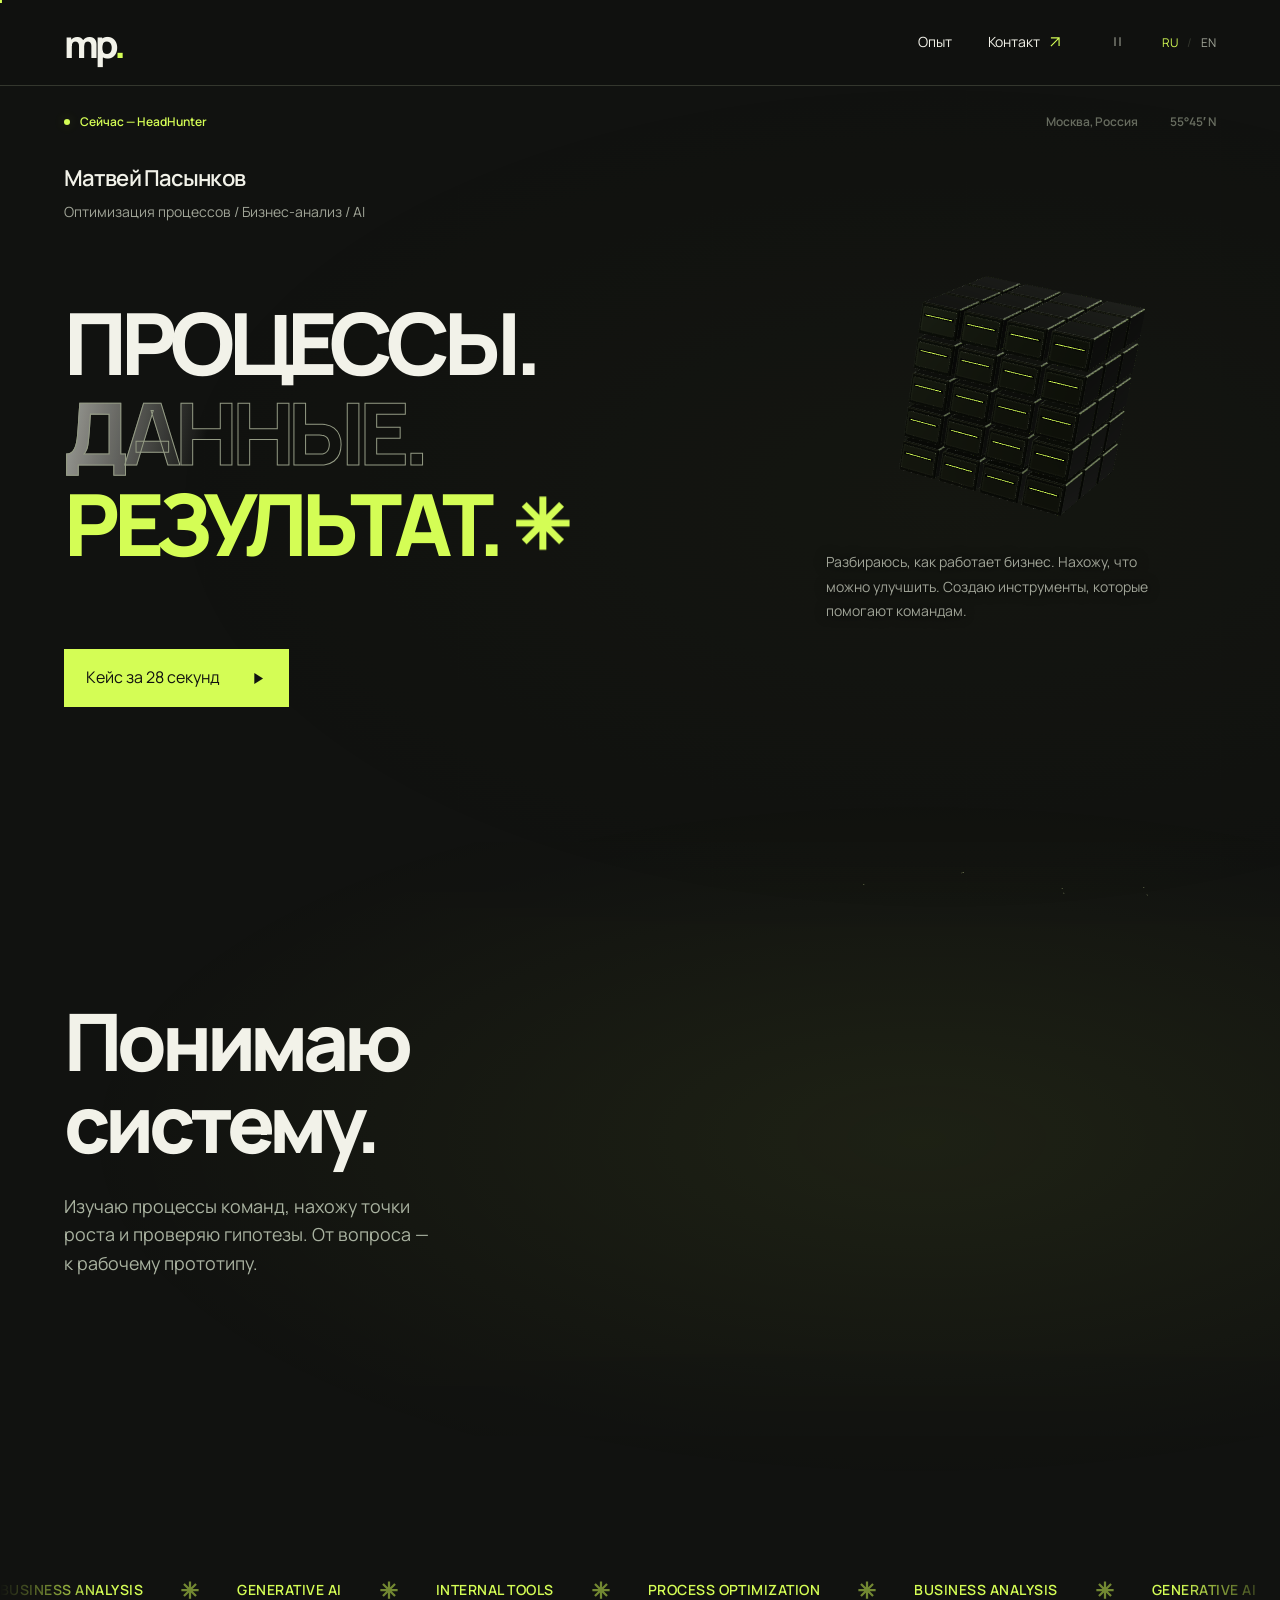
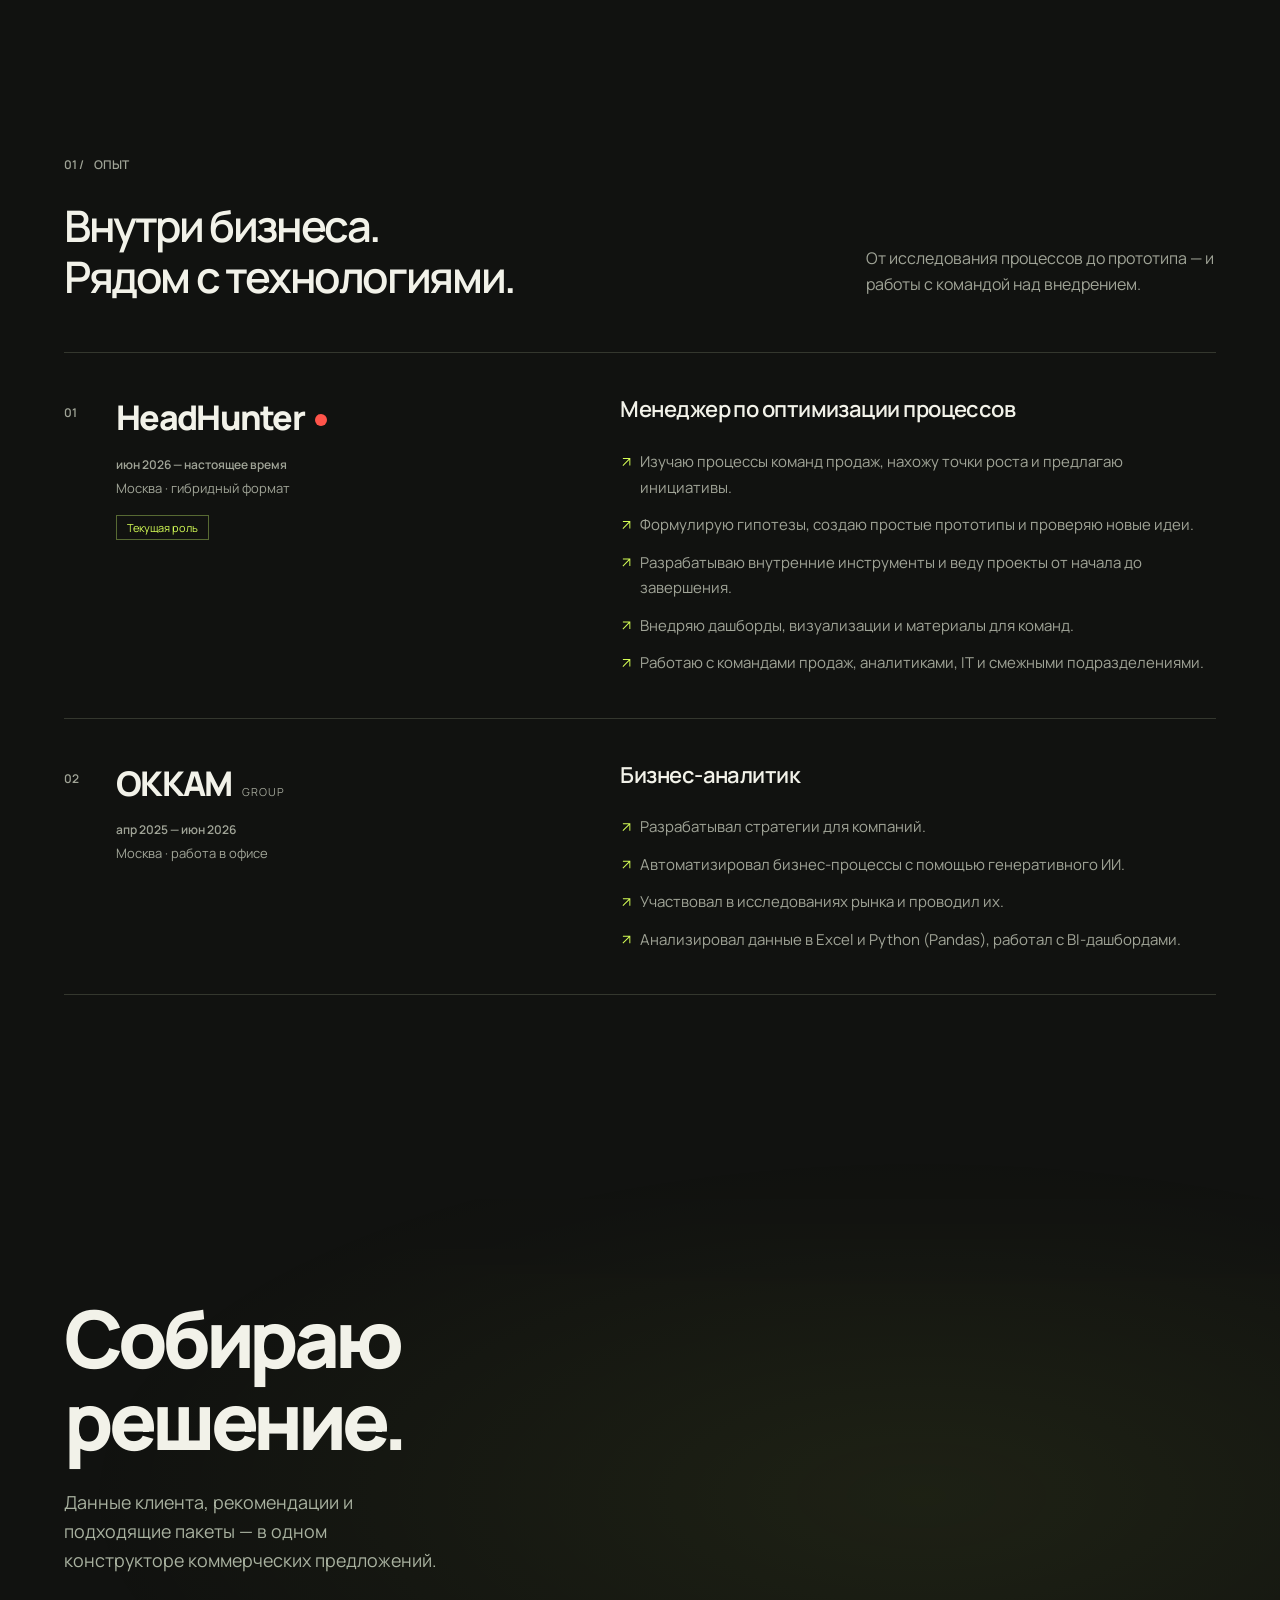
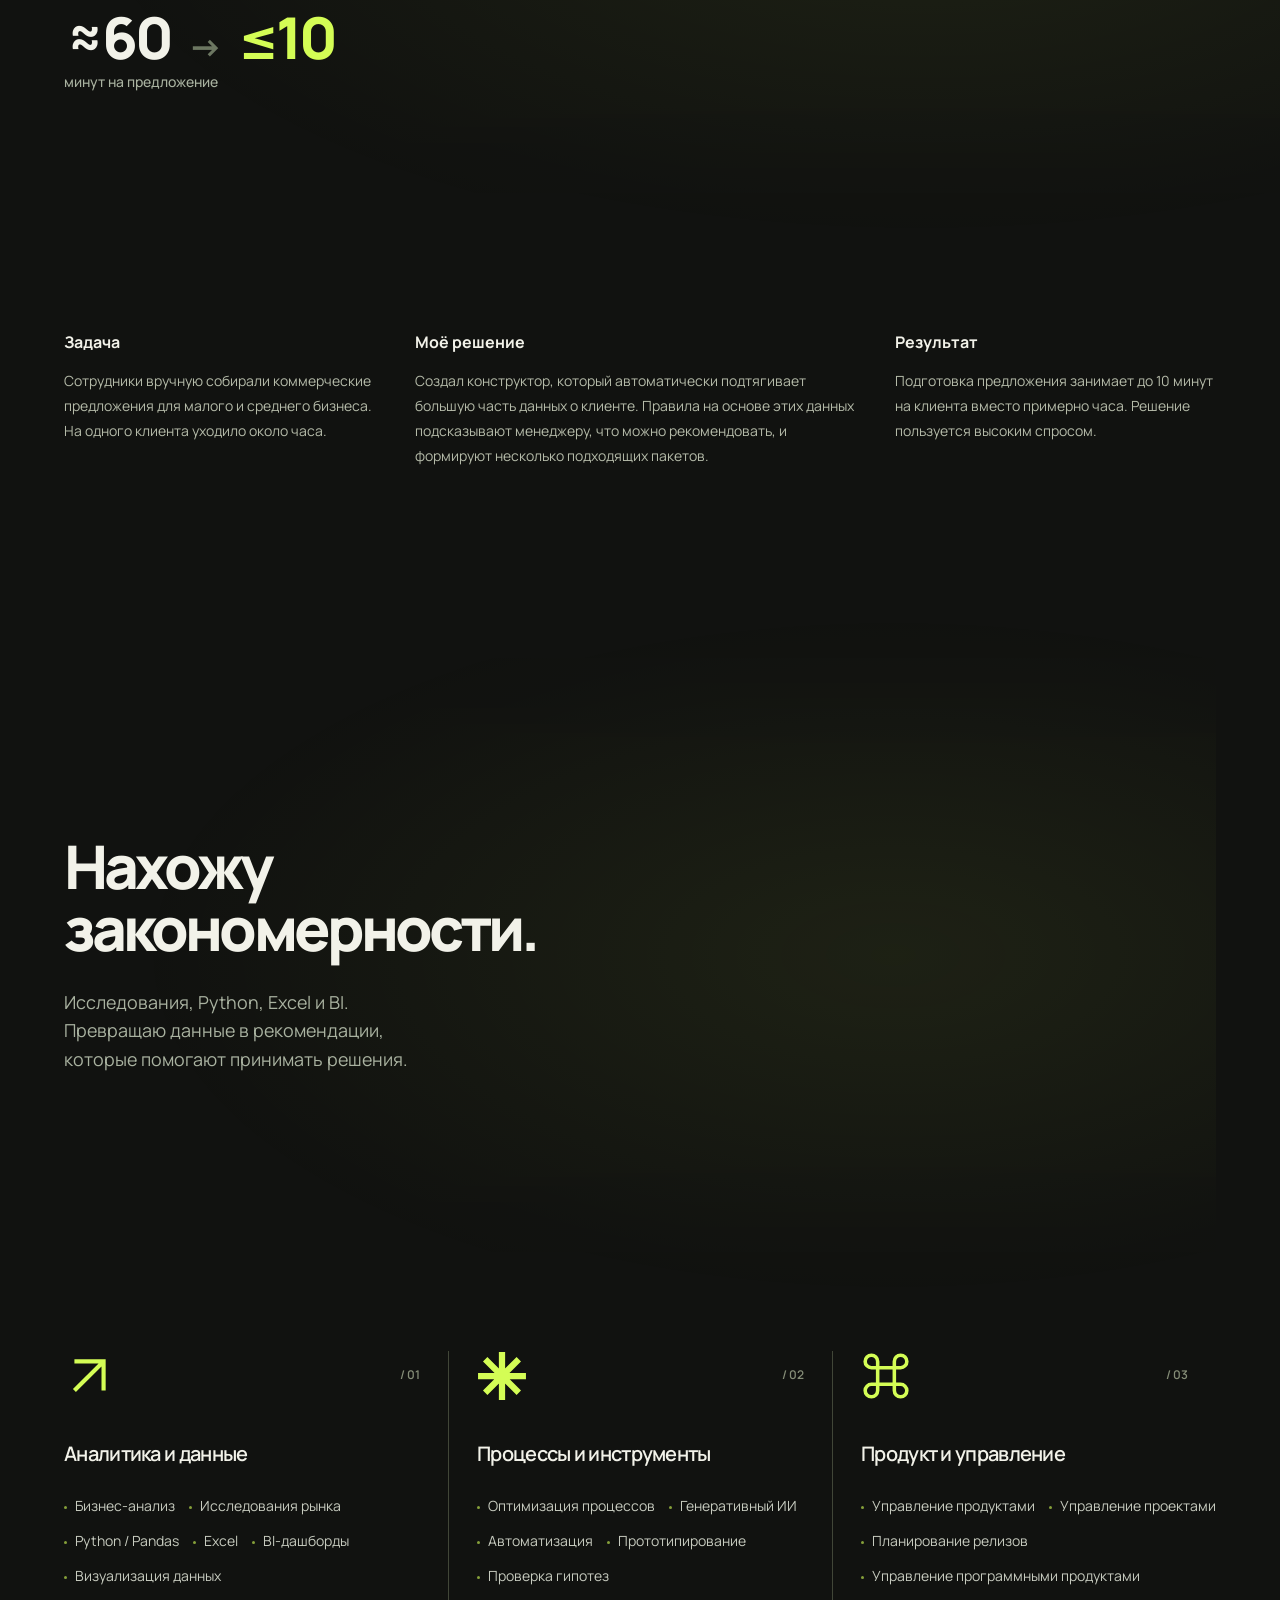
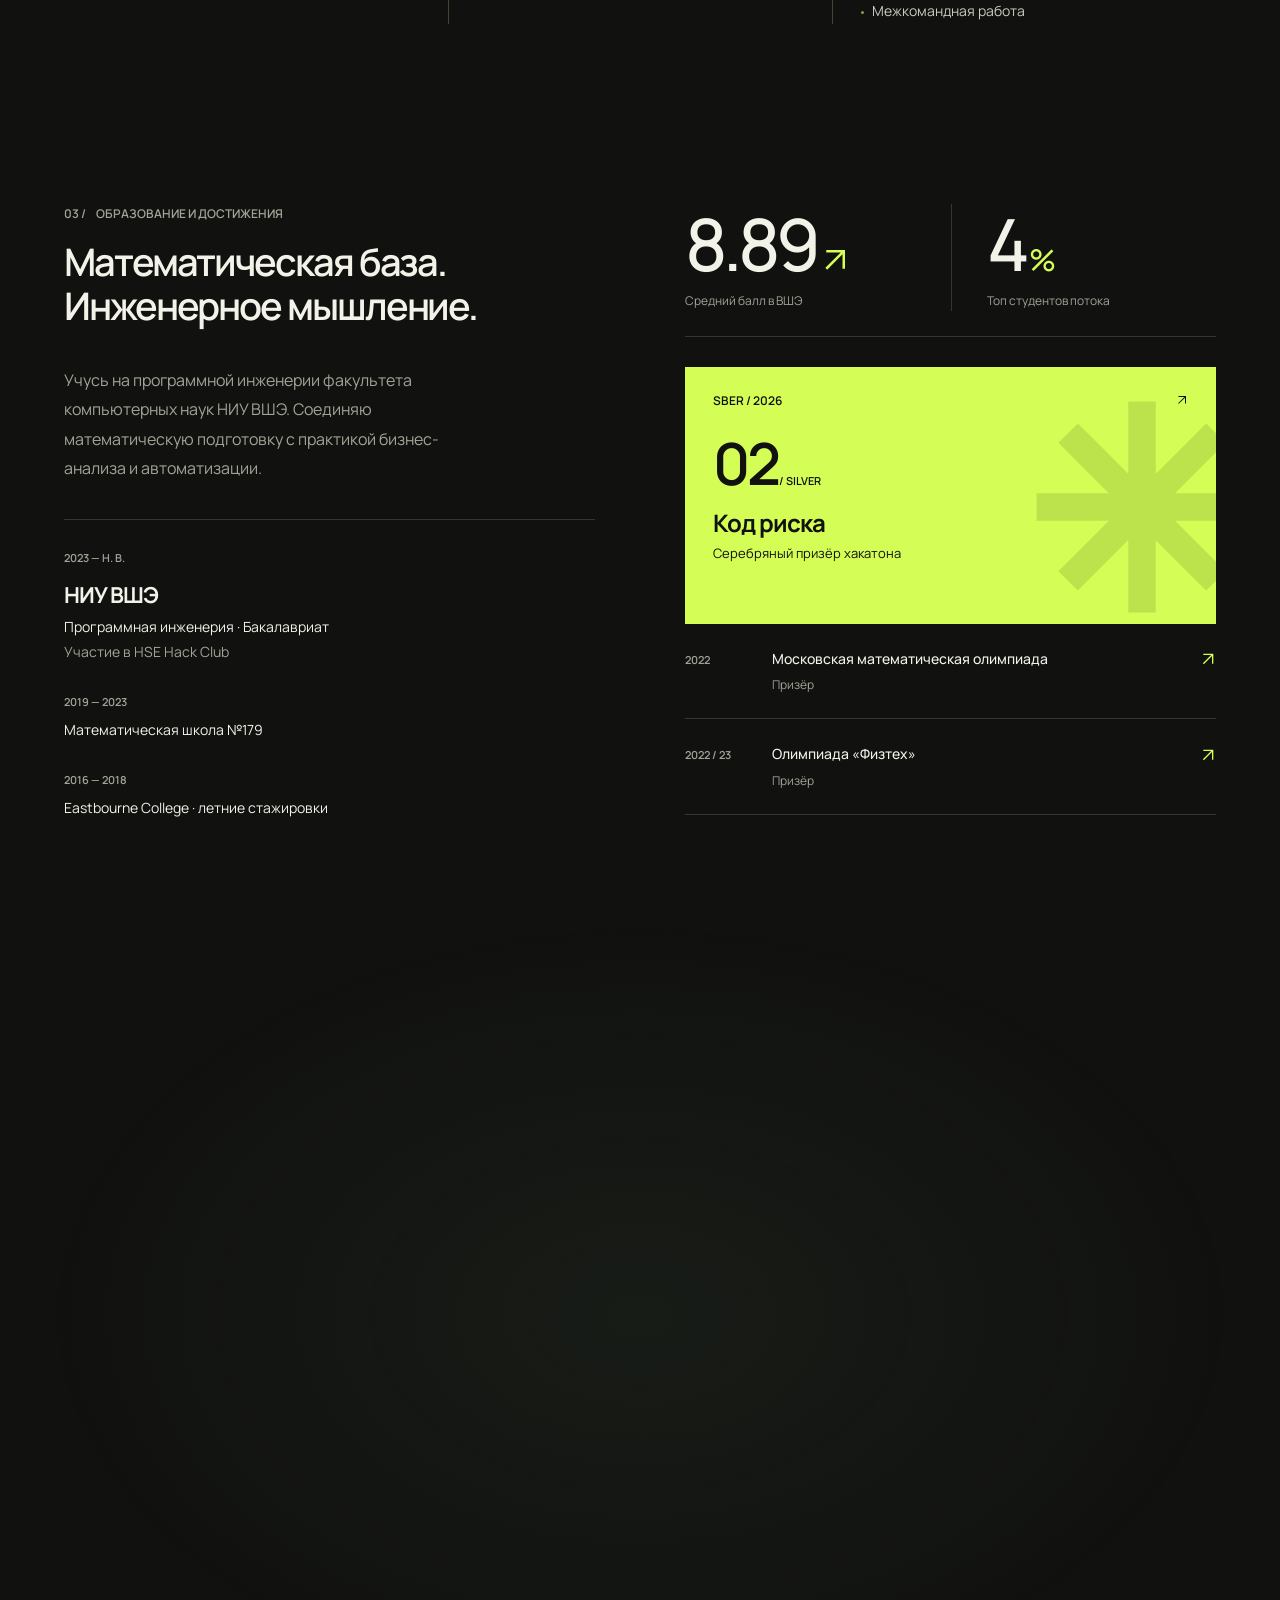
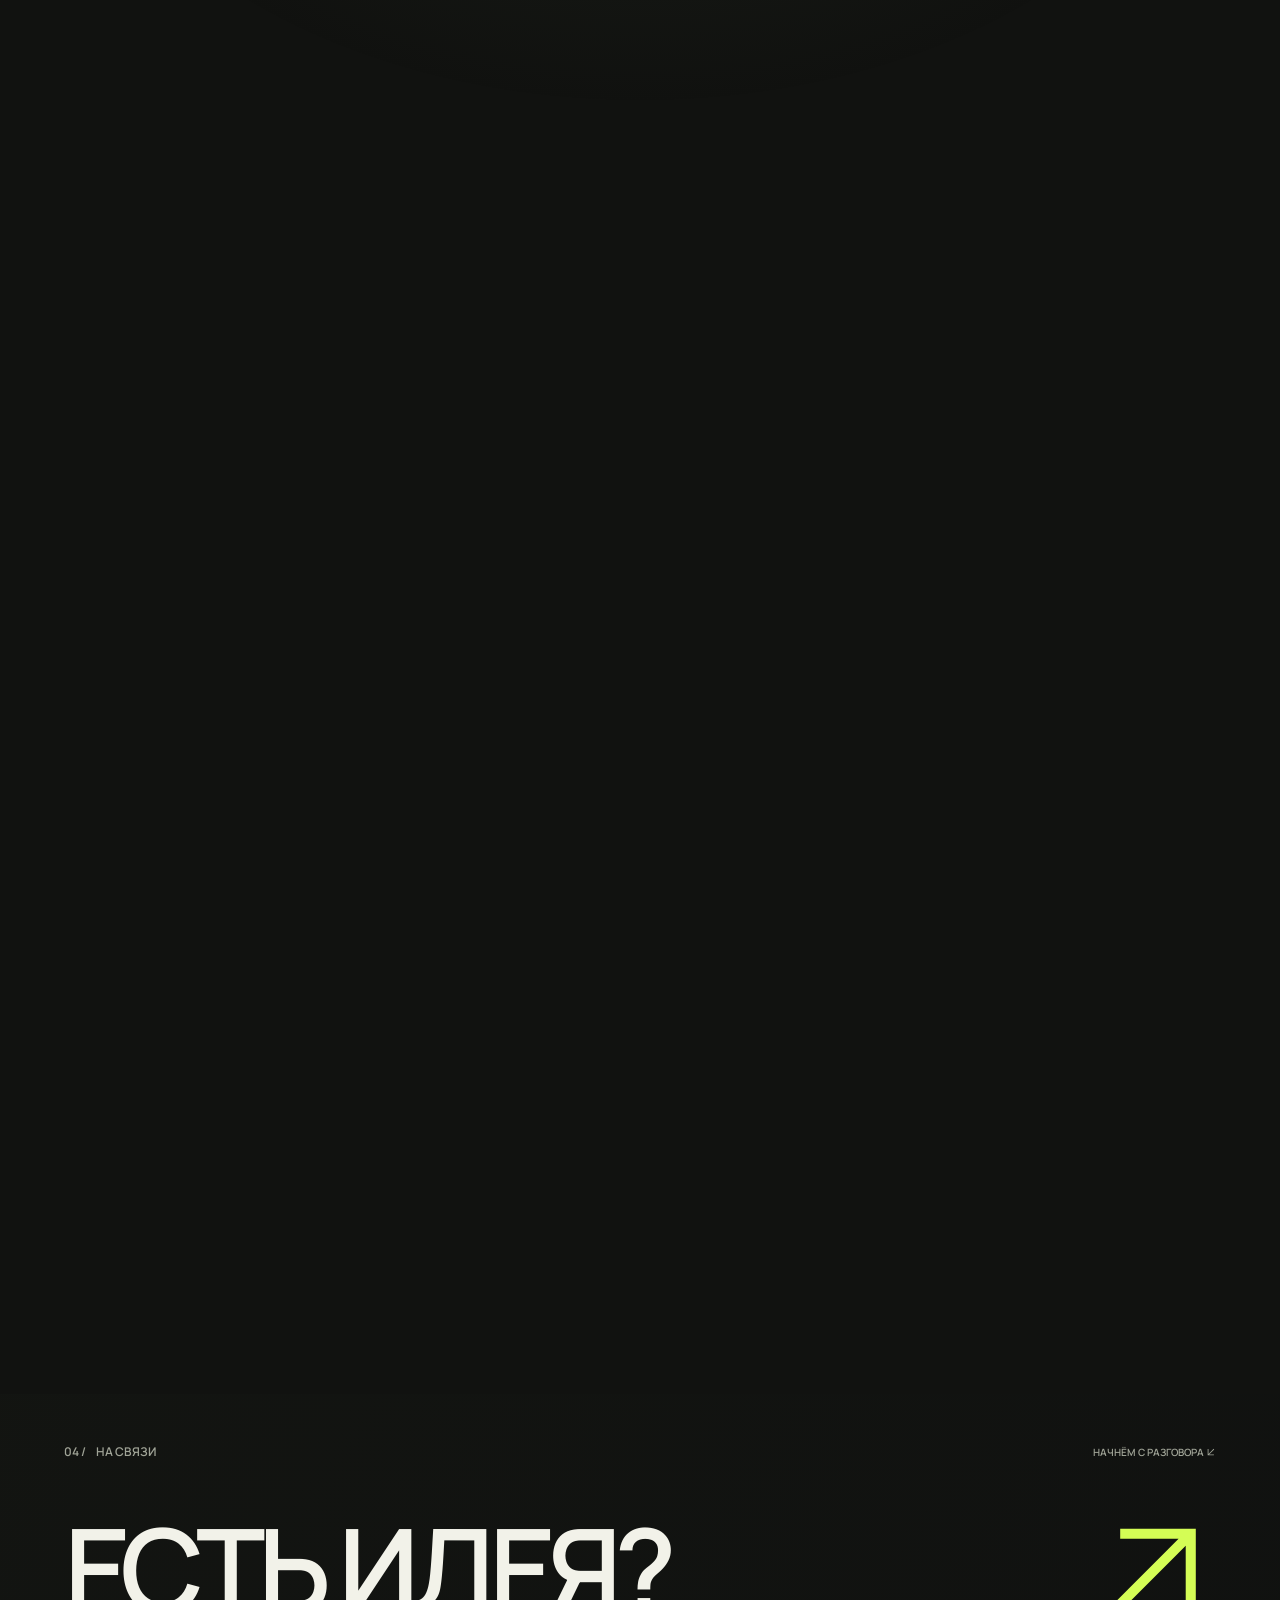
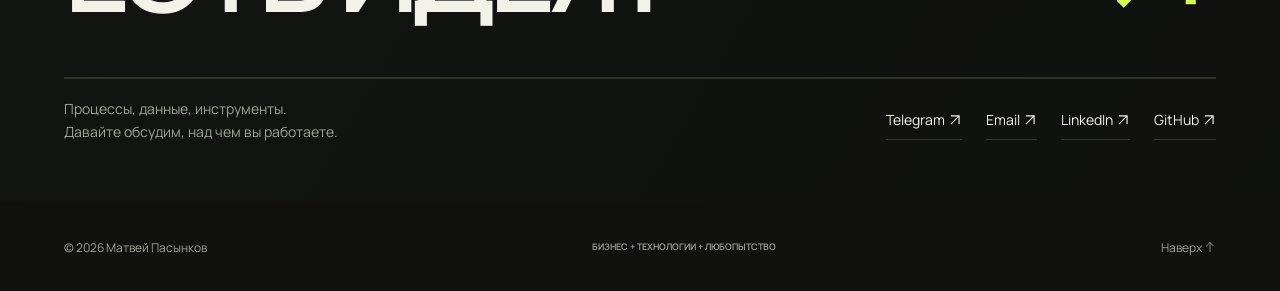
==== commit 6f85a21a: "Keep hero cube rigid on scroll and morph cursors across page sections" ====
--- a/index.html
+++ b/index.html
@@ -9,7 +9,7 @@
 <link rel="icon" href="assets/favicon.svg" type="image/svg+xml">
 <link rel="preconnect" href="https://fonts.googleapis.com"><link rel="preconnect" href="https://fonts.gstatic.com" crossorigin>
 <link href="https://fonts.googleapis.com/css2?family=Manrope:wght@400;500;600;700;800&display=swap" rel="stylesheet">
-<link rel="stylesheet" href="styles.css?v=inline-13">
+<link rel="stylesheet" href="styles.css?v=cursor-14c">
 </head>
 <body>
 <div class="page-progress" aria-hidden="true"></div>
@@ -62,8 +62,9 @@
 <script src="scroll-timeline.js?v=pulse-8"></script>
 <script src="motion.js?v=inline-13b"></script>
 <script src="ribbon.js"></script>
-<script type="module" src="scene-loader.js?v=inline-13"></script>
+<script type="module" src="scene-loader.js?v=cursor-14c"></script>
 <script src="resume-film.js?v=film-5"></script>
-<script type="module" src="worlds.js?v=inline-13"></script>
+<script type="module" src="worlds.js?v=cursor-14c"></script>
+<script src="cursor.js?v=cursor-14c"></script>
 <script src="page-progress.js?v=worlds-10"></script>
 </body></html>
--- a/styles.css
+++ b/styles.css
@@ -470,15 +470,6 @@
 .inline-metric small{position:absolute;top:100%;left:0;font:500 14px/1.5 var(--font);letter-spacing:0;color:#a9b2a0;white-space:nowrap}
 html .toolkit{padding-top:0;background:none!important}
 html .toolkit-grid{margin-top:0}
-.inline-cursor{position:fixed;left:0;top:0;width:40px;height:40px;margin:-6px 0 0 -6px;pointer-events:none;z-index:80;opacity:0;transition:opacity .15s}
-.inline-cursor.has-pointer{opacity:1}
-.inline-cursor svg{width:40px;height:40px;display:block;transform-origin:6px 6px;overflow:visible}
-.inline-cursor path{stroke:var(--acid);stroke-width:1.25;fill:#d4fd5510;transition:fill .3s,stroke .3s}
-.inline-cursor .cursor-detail{opacity:0;fill:none;transition:opacity .4s}
-.inline-cursor[data-world="1"] .cursor-main{fill:#d4fd5545;stroke:#eaf5de}
-.inline-cursor[data-world="1"] .cursor-detail{opacity:1}
-.inline-cursor[data-world="2"] .cursor-main{fill:var(--acid)}
-@media(pointer:fine){.inline-world.has-pointer{cursor:none}}
 @media(max-width:780px){
  html[data-motion] .inline-stage.film-stage,html[data-motion] .inline-stage.case-screen,.inline-stage{grid-template-columns:1fr;gap:12px;min-height:0;padding-top:60px;padding-bottom:40px}
  html .inline-copy h2{font-size:clamp(42px,10vw,64px);margin-bottom:22px}
@@ -489,10 +480,21 @@
  .inline-metric small{font-size:13px}
  .inline-world::before{mask:linear-gradient(transparent,#000 30%,#000 80%,transparent)}
 }
-@media(prefers-reduced-motion:reduce){.inline-cursor{transition:none}}
+
 
 html .case-cinematic{background:none!important;padding-bottom:90px!important}
 @media(max-width:780px){html .case-cinematic{padding-bottom:60px!important}}
 html[data-motion] .inline-stage.wrap{padding-inline:64px}
 @media(max-width:1100px){html[data-motion] .inline-stage.wrap{padding-inline:36px}}
 @media(max-width:780px){html[data-motion] .inline-stage.wrap{padding-inline:24px}}
+/* One section-aware cursor; native pointers remain available for touch, inputs and pause. */
+.site-cursor{position:fixed;left:-10px;top:-10px;width:50px;height:50px;z-index:110;pointer-events:none;opacity:0;transition:opacity .16s}
+.site-cursor.is-visible{opacity:1}
+.site-cursor svg{width:50px;height:50px;display:block;overflow:visible;transform-origin:10px 10px;transition:scale .24s}
+.site-cursor path{stroke:var(--acid);stroke-width:1.3;stroke-linejoin:round;stroke-linecap:round;vector-effect:non-scaling-stroke}
+.site-cursor .cursor-detail{fill:none;opacity:0;stroke-width:1}
+.site-cursor.is-action svg{scale:1.12}
+.cursor-action{position:absolute;left:0;top:0;width:20px;height:20px;border:1px solid #d4fd5566;border-radius:50%;opacity:0;scale:.7;transition:opacity .24s,scale .24s}
+.site-cursor.is-action .cursor-action{opacity:1;scale:1}
+@media(pointer:fine){html.has-site-cursor,html.has-site-cursor *{cursor:none!important}}
+@media(prefers-reduced-motion:reduce){.site-cursor{display:none}}
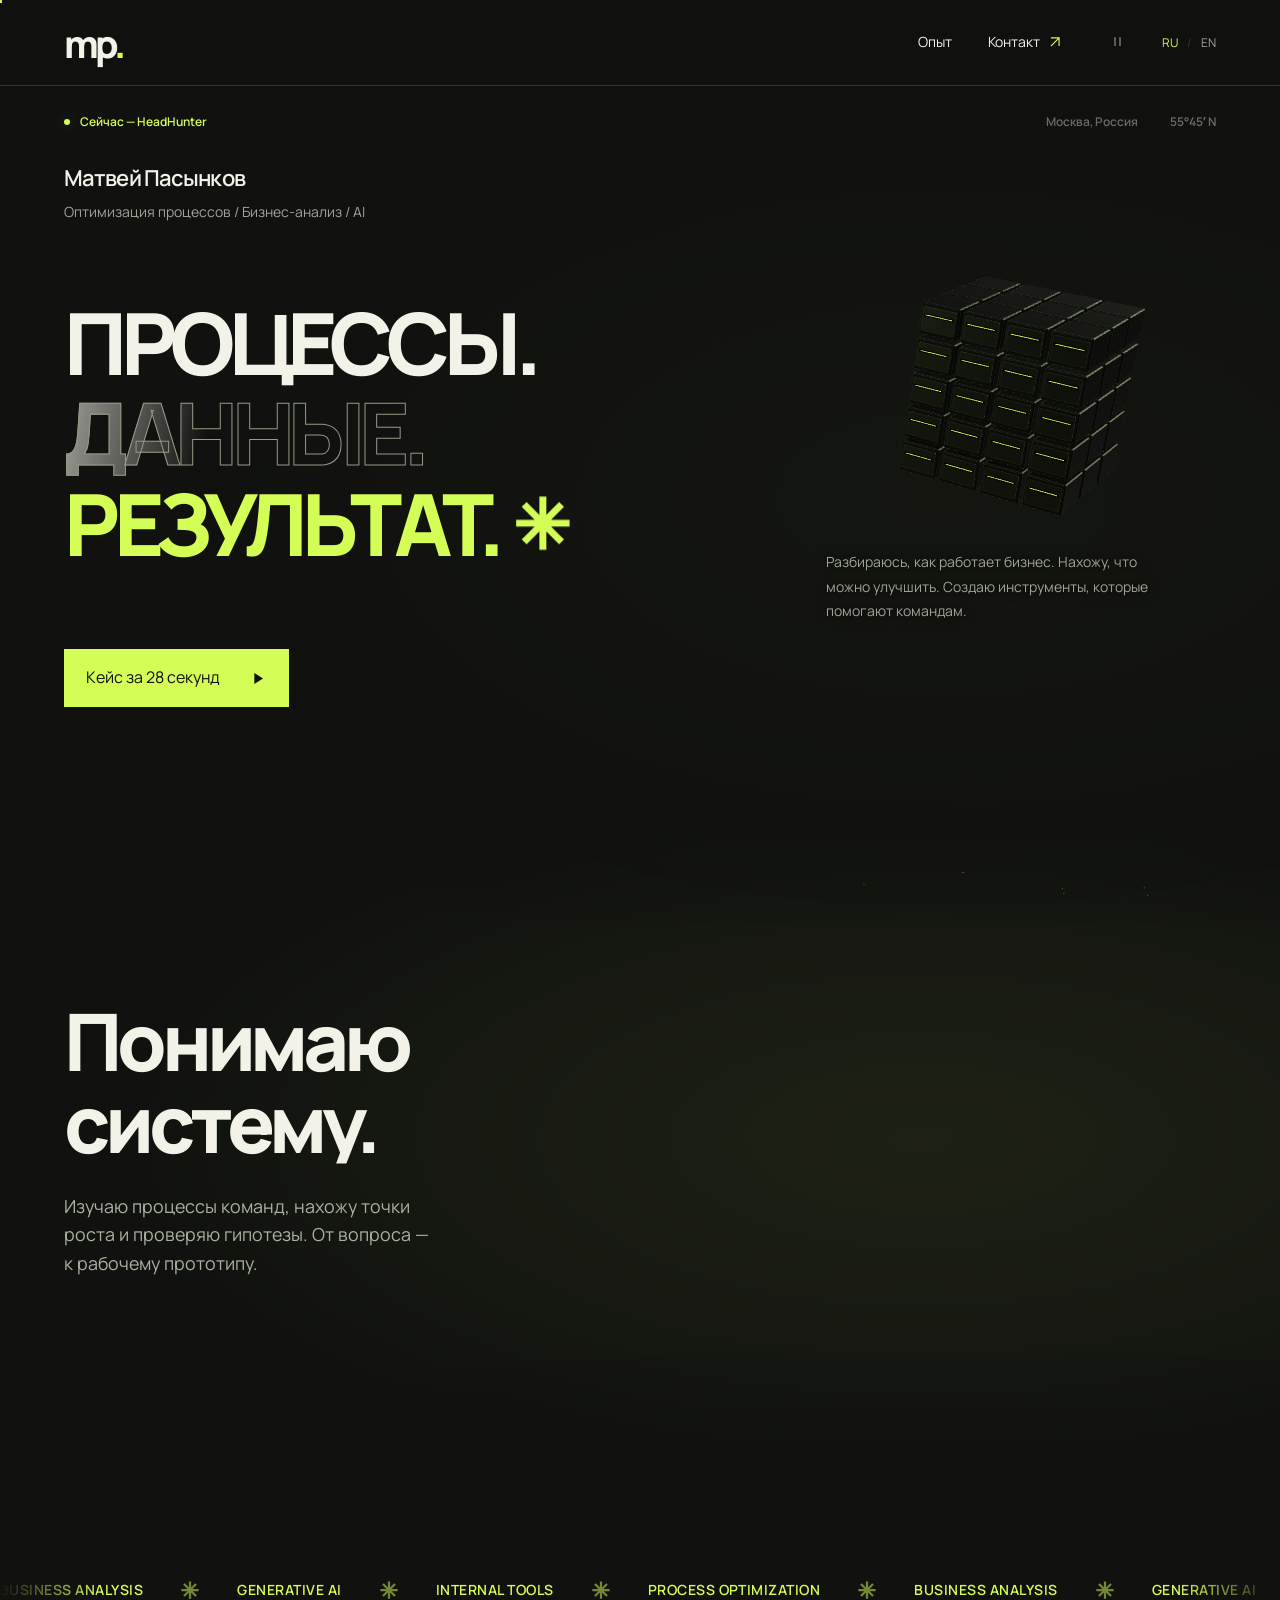
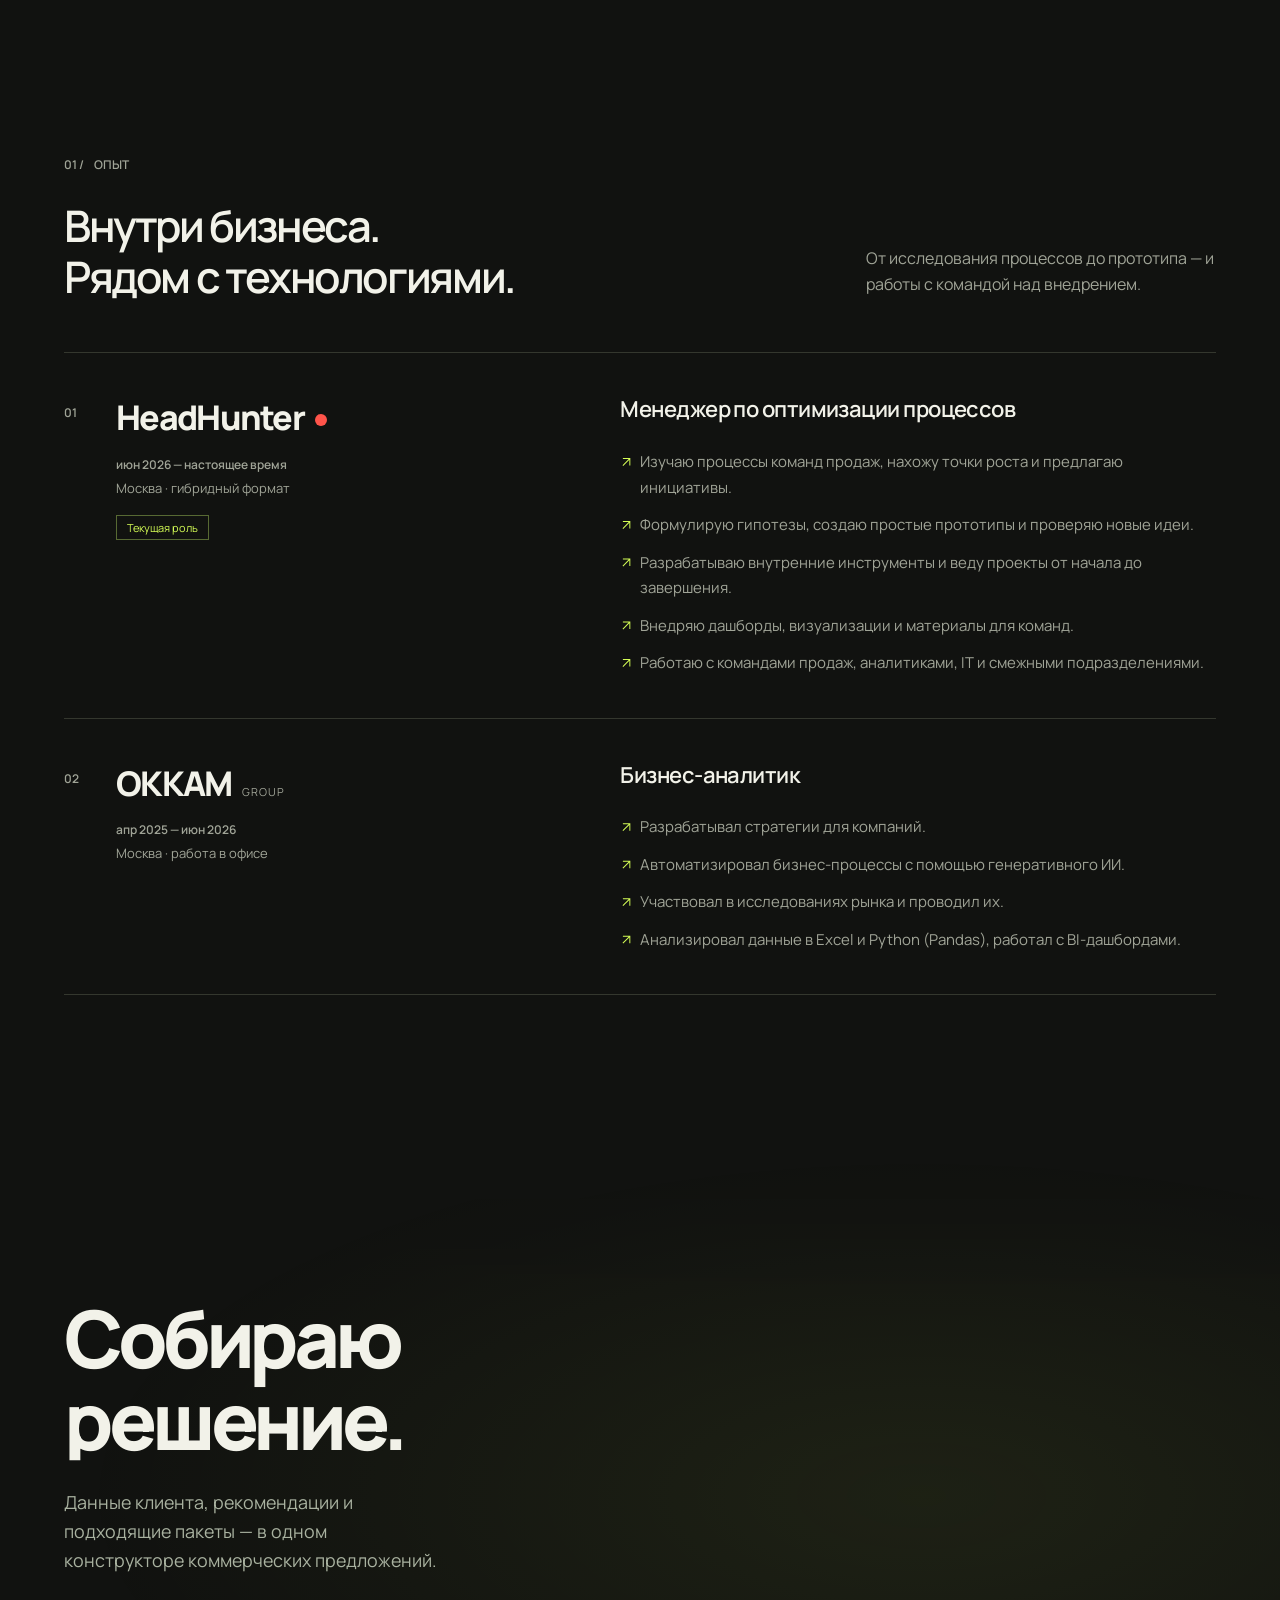
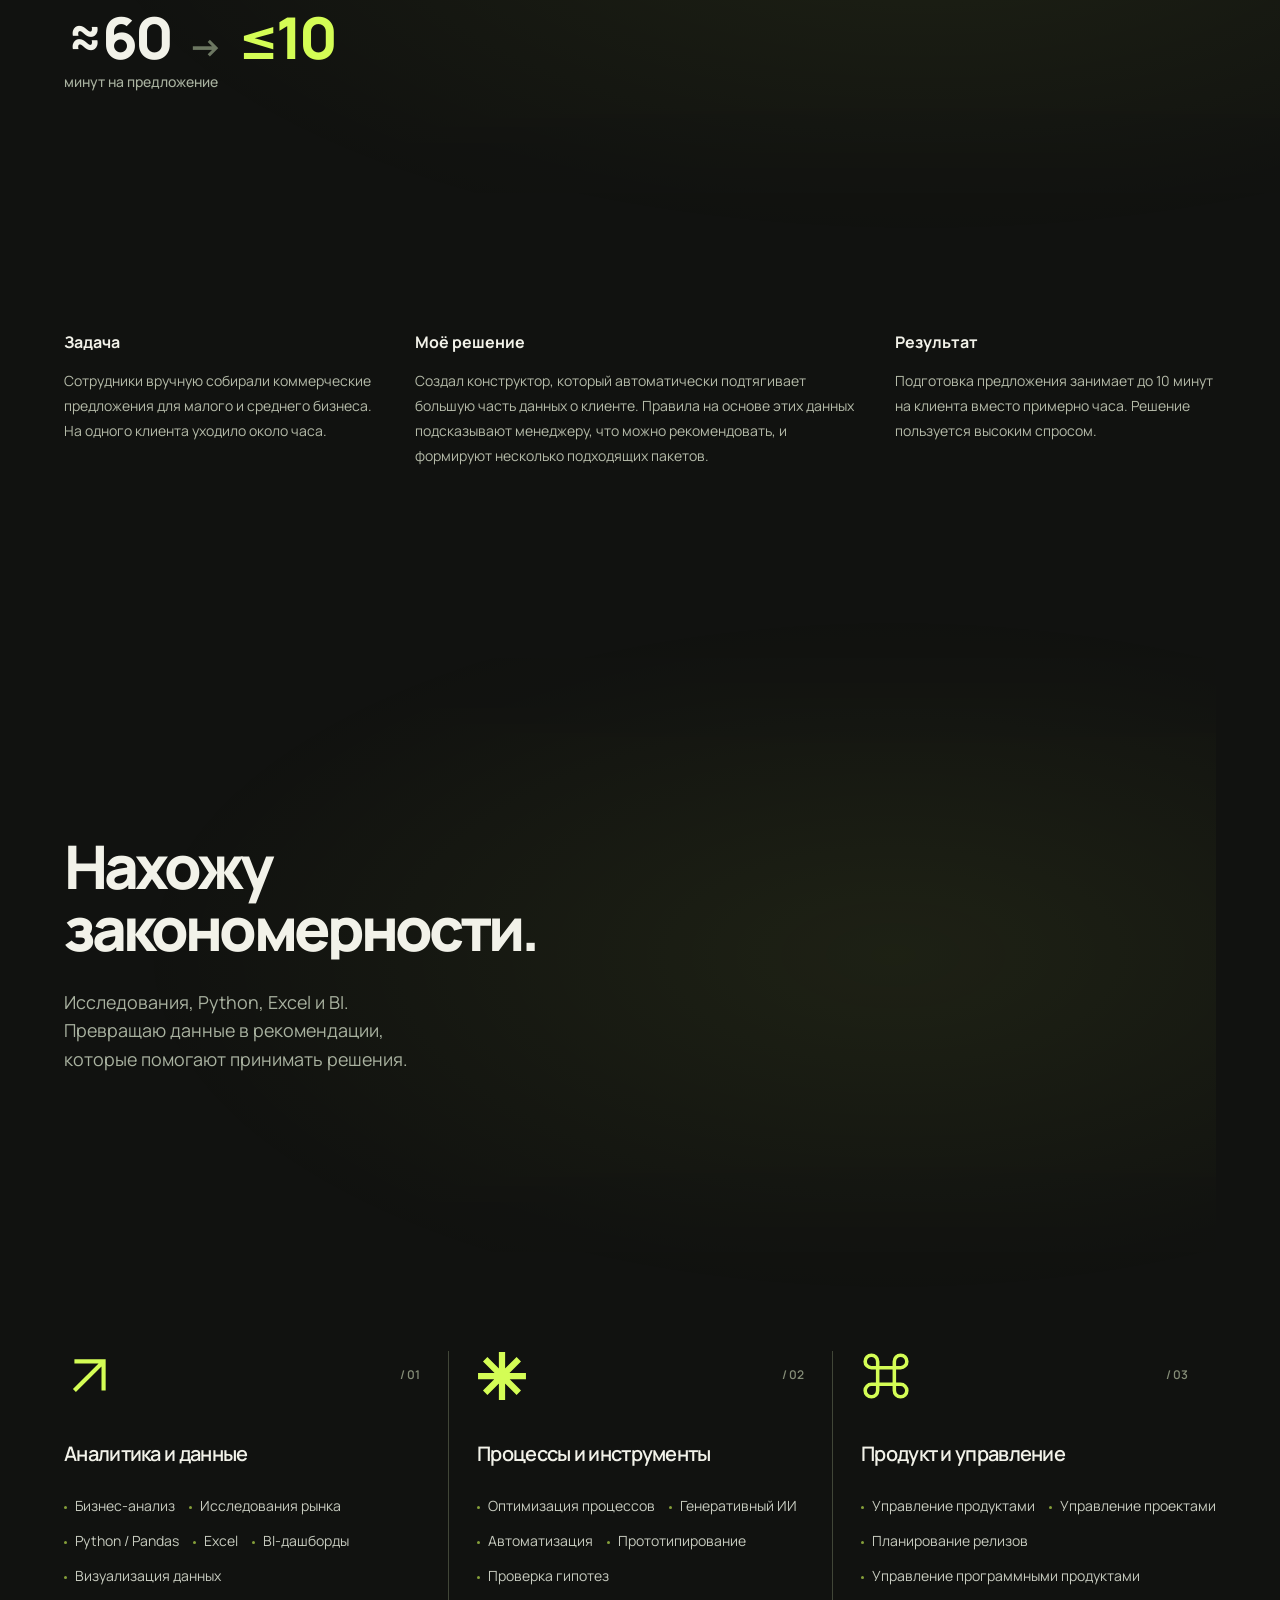
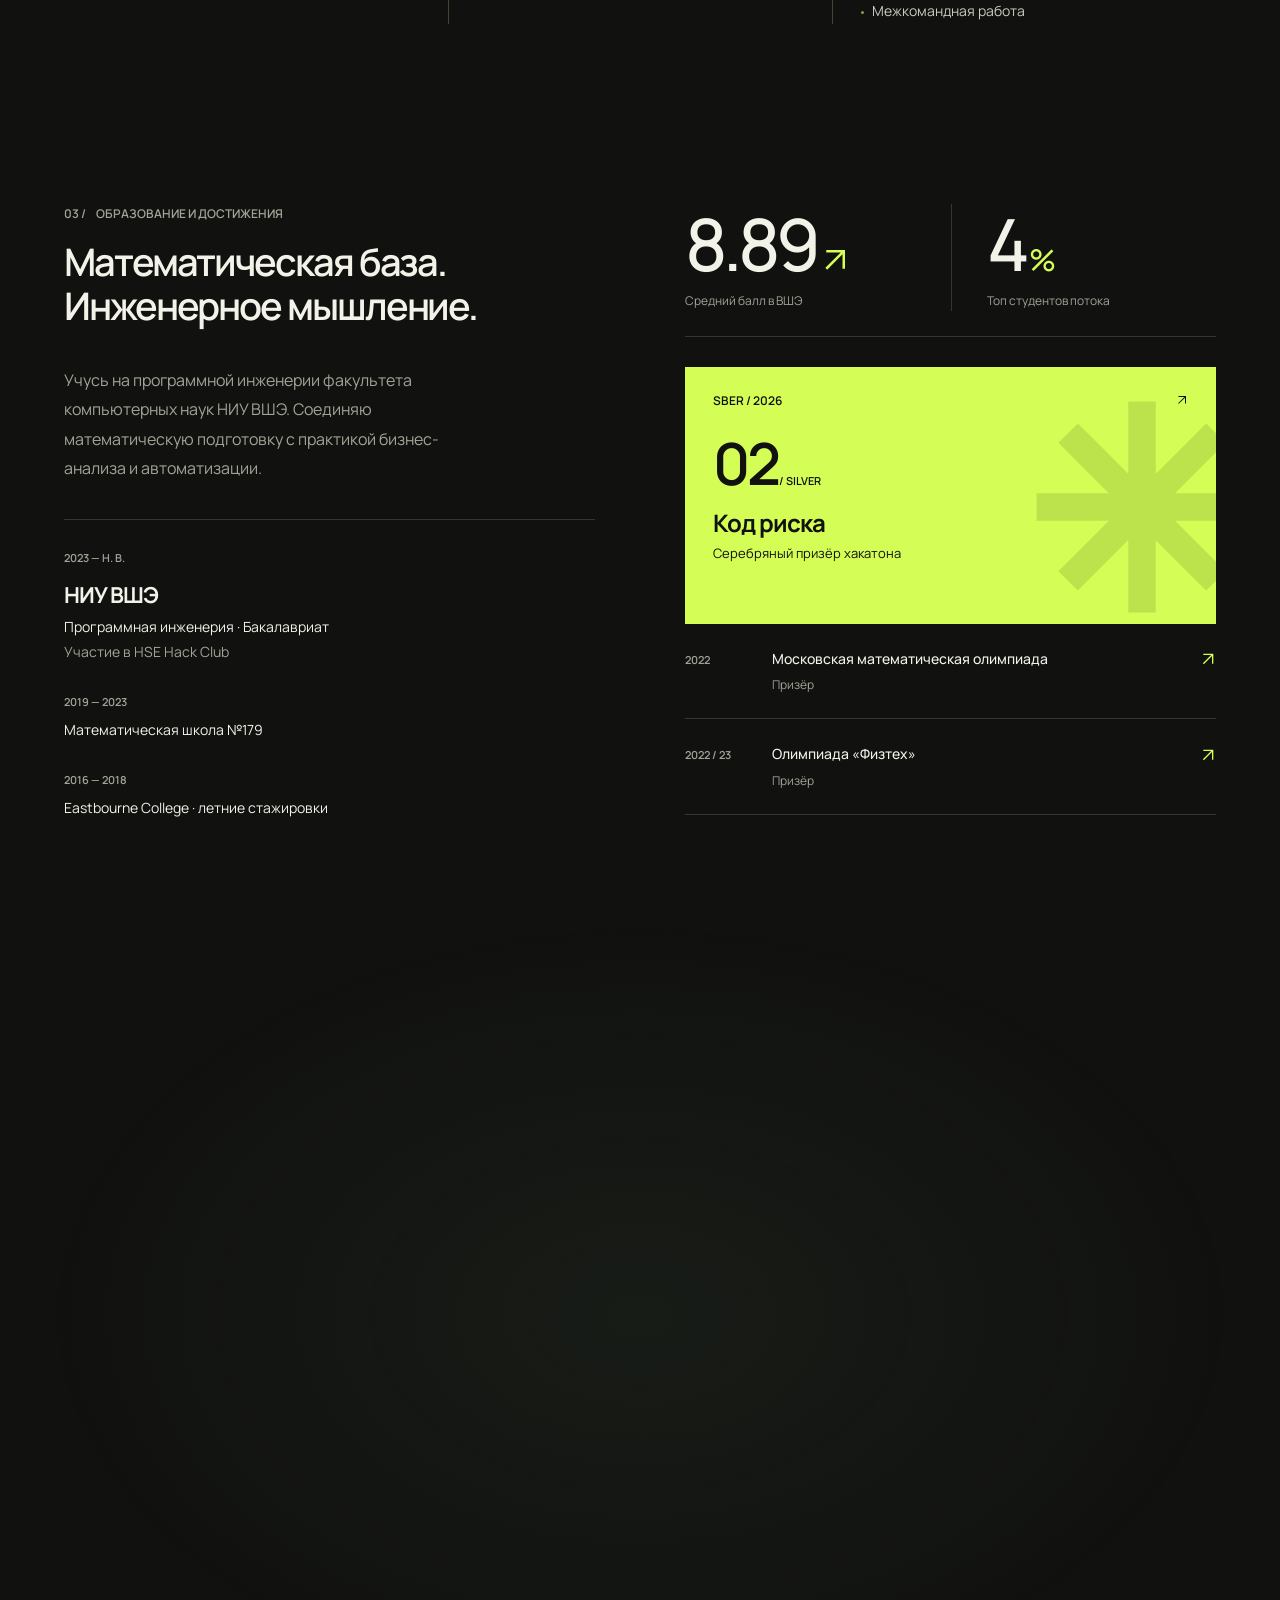
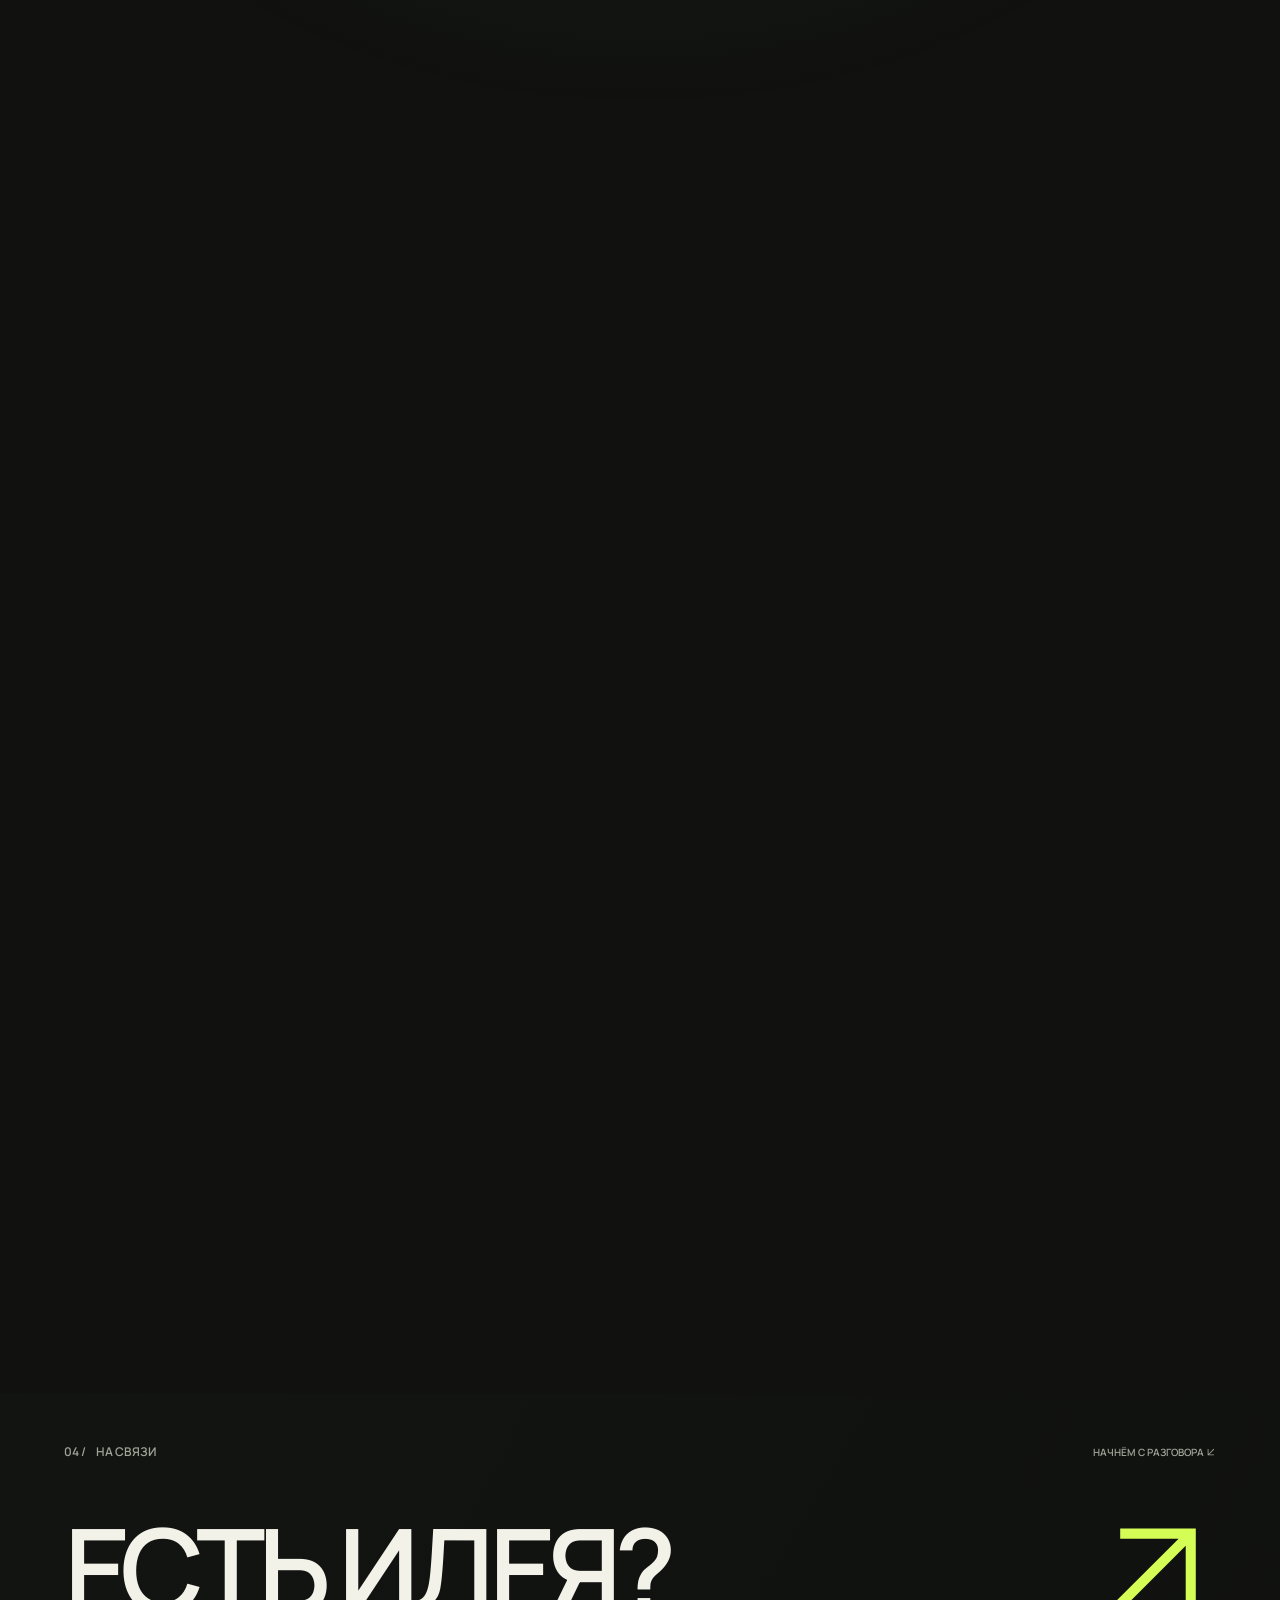
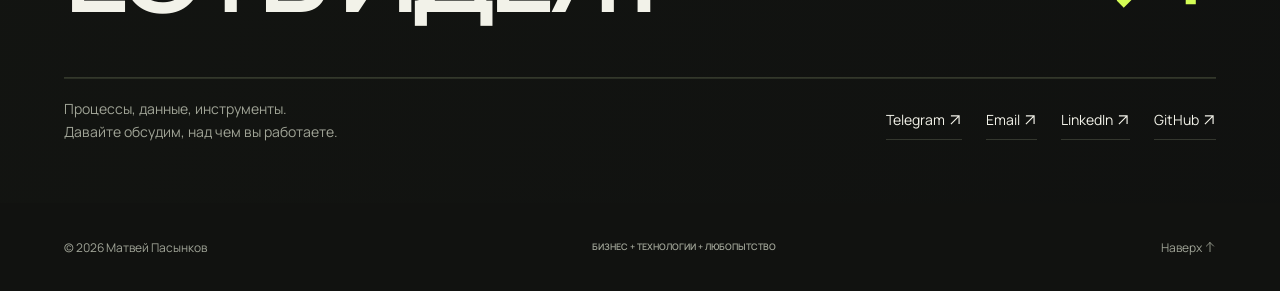
==== commit 2843d9fa: "Give inline worlds distinct cinematic entrances and staged copy" ====
--- a/index.html
+++ b/index.html
@@ -9,7 +9,7 @@
 <link rel="icon" href="assets/favicon.svg" type="image/svg+xml">
 <link rel="preconnect" href="https://fonts.googleapis.com"><link rel="preconnect" href="https://fonts.gstatic.com" crossorigin>
 <link href="https://fonts.googleapis.com/css2?family=Manrope:wght@400;500;600;700;800&display=swap" rel="stylesheet">
-<link rel="stylesheet" href="styles.css?v=cursor-14c">
+<link rel="stylesheet" href="styles.css?v=entrances-15">
 </head>
 <body>
 <div class="page-progress" aria-hidden="true"></div>
@@ -64,7 +64,7 @@
 <script src="ribbon.js"></script>
 <script type="module" src="scene-loader.js?v=cursor-14c"></script>
 <script src="resume-film.js?v=film-5"></script>
-<script type="module" src="worlds.js?v=cursor-14c"></script>
+<script type="module" src="worlds.js?v=entrances-15c"></script>
 <script src="cursor.js?v=cursor-14c"></script>
 <script src="page-progress.js?v=worlds-10"></script>
 </body></html>
--- a/styles.css
+++ b/styles.css
@@ -498,3 +498,20 @@
 .site-cursor.is-action .cursor-action{opacity:1;scale:1}
 @media(pointer:fine){html.has-site-cursor,html.has-site-cursor *{cursor:none!important}}
 @media(prefers-reduced-motion:reduce){.site-cursor{display:none}}
+
+/* Type enters after the object; clipping does not alter glyph metrics or layout. */
+html.inline-ready[data-motion="on"] .inline-world[data-entry] .inline-copy h2{
+ opacity:clamp(0,calc(var(--title-reveal,0)*3),1);
+ clip-path:inset(0 0 calc((1 - var(--title-reveal,0))*100%) 0);
+ transform:translateY(calc((1 - var(--title-reveal,0))*18px));
+}
+html.inline-ready[data-motion="on"] .inline-world[data-entry] .inline-copy p{
+ opacity:var(--body-reveal,0);transform:translateY(calc((1 - var(--body-reveal,0))*16px));
+}
+html.inline-ready[data-motion="on"] .inline-world[data-entry] .inline-metric{
+ opacity:var(--metric-reveal,0);transform:translateY(calc((1 - var(--metric-reveal,0))*14px));
+}
+@media(max-width:780px){.inline-art{grid-row:1}.inline-copy{grid-row:2}}
+@media(prefers-reduced-motion:reduce){
+ html.inline-ready[data-motion="on"] .inline-world[data-entry] .inline-copy :is(h2,p,.inline-metric){opacity:1;clip-path:none;transform:none}
+}
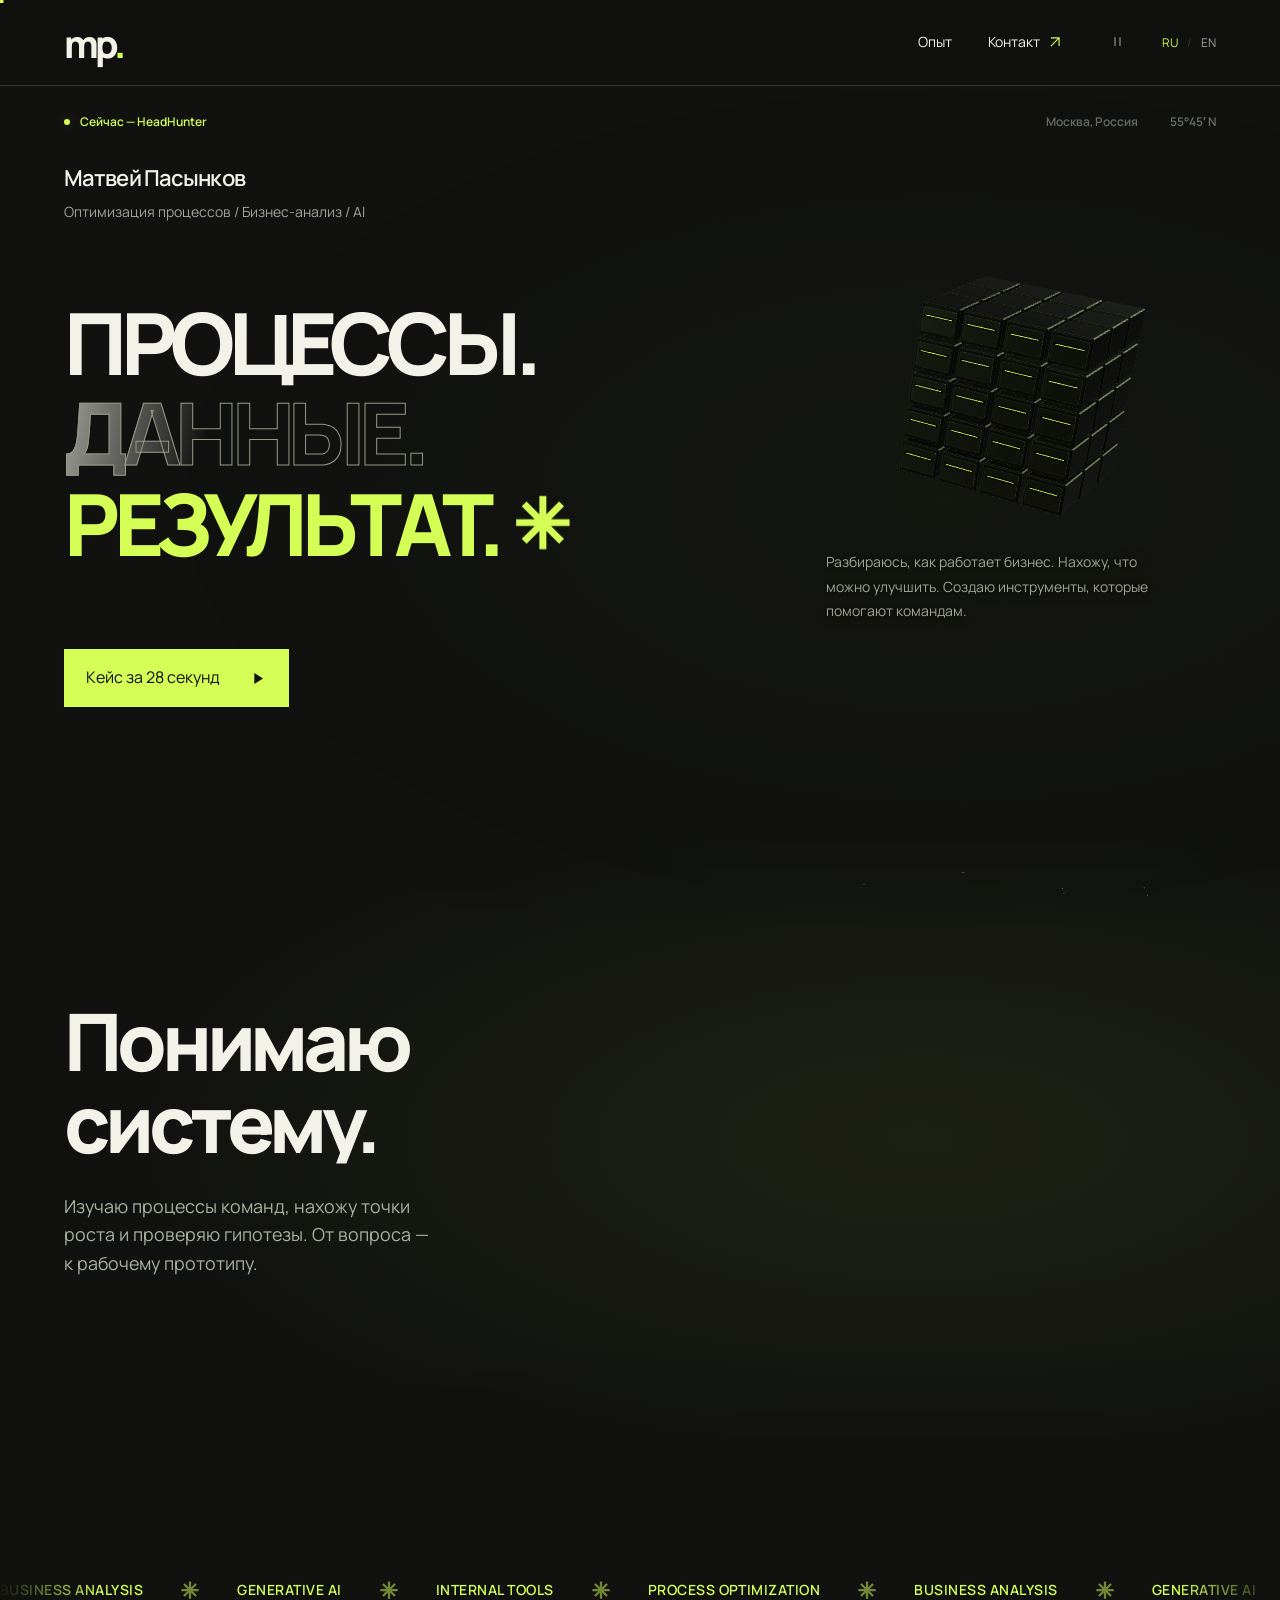
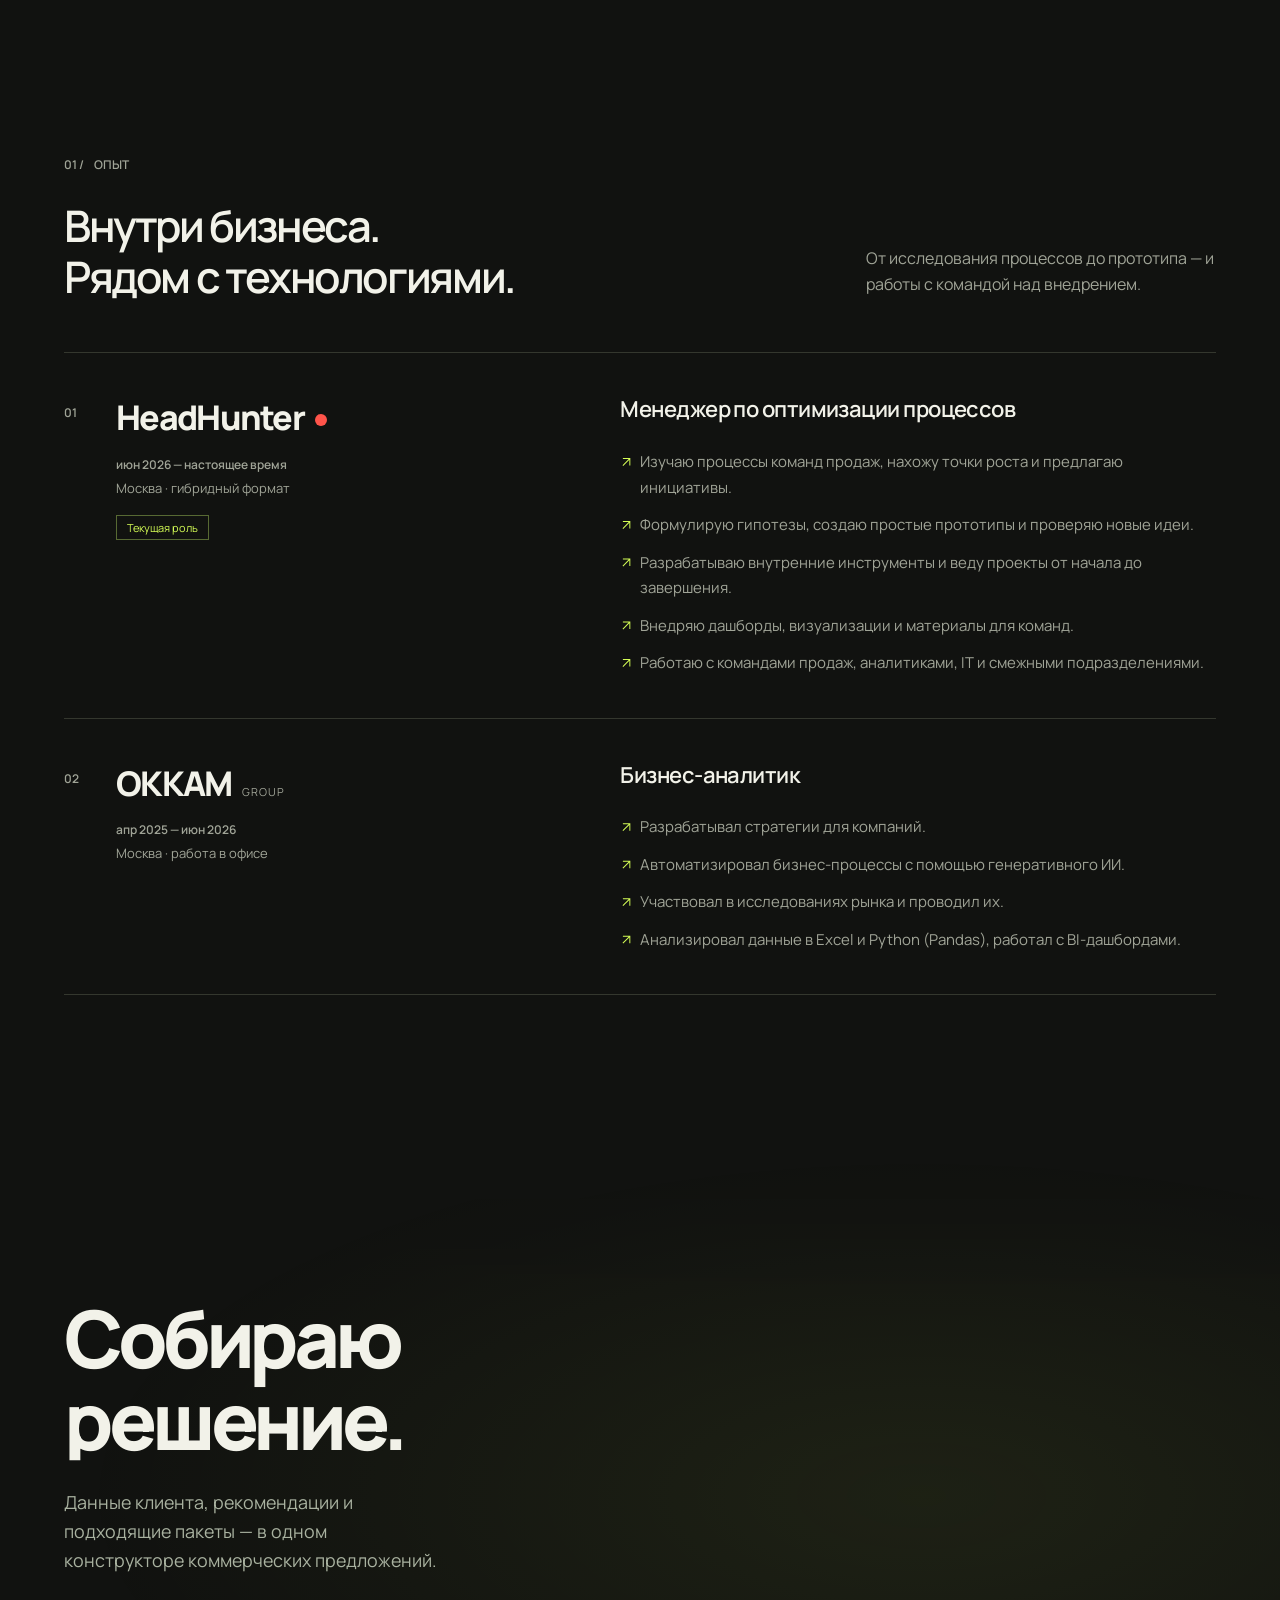
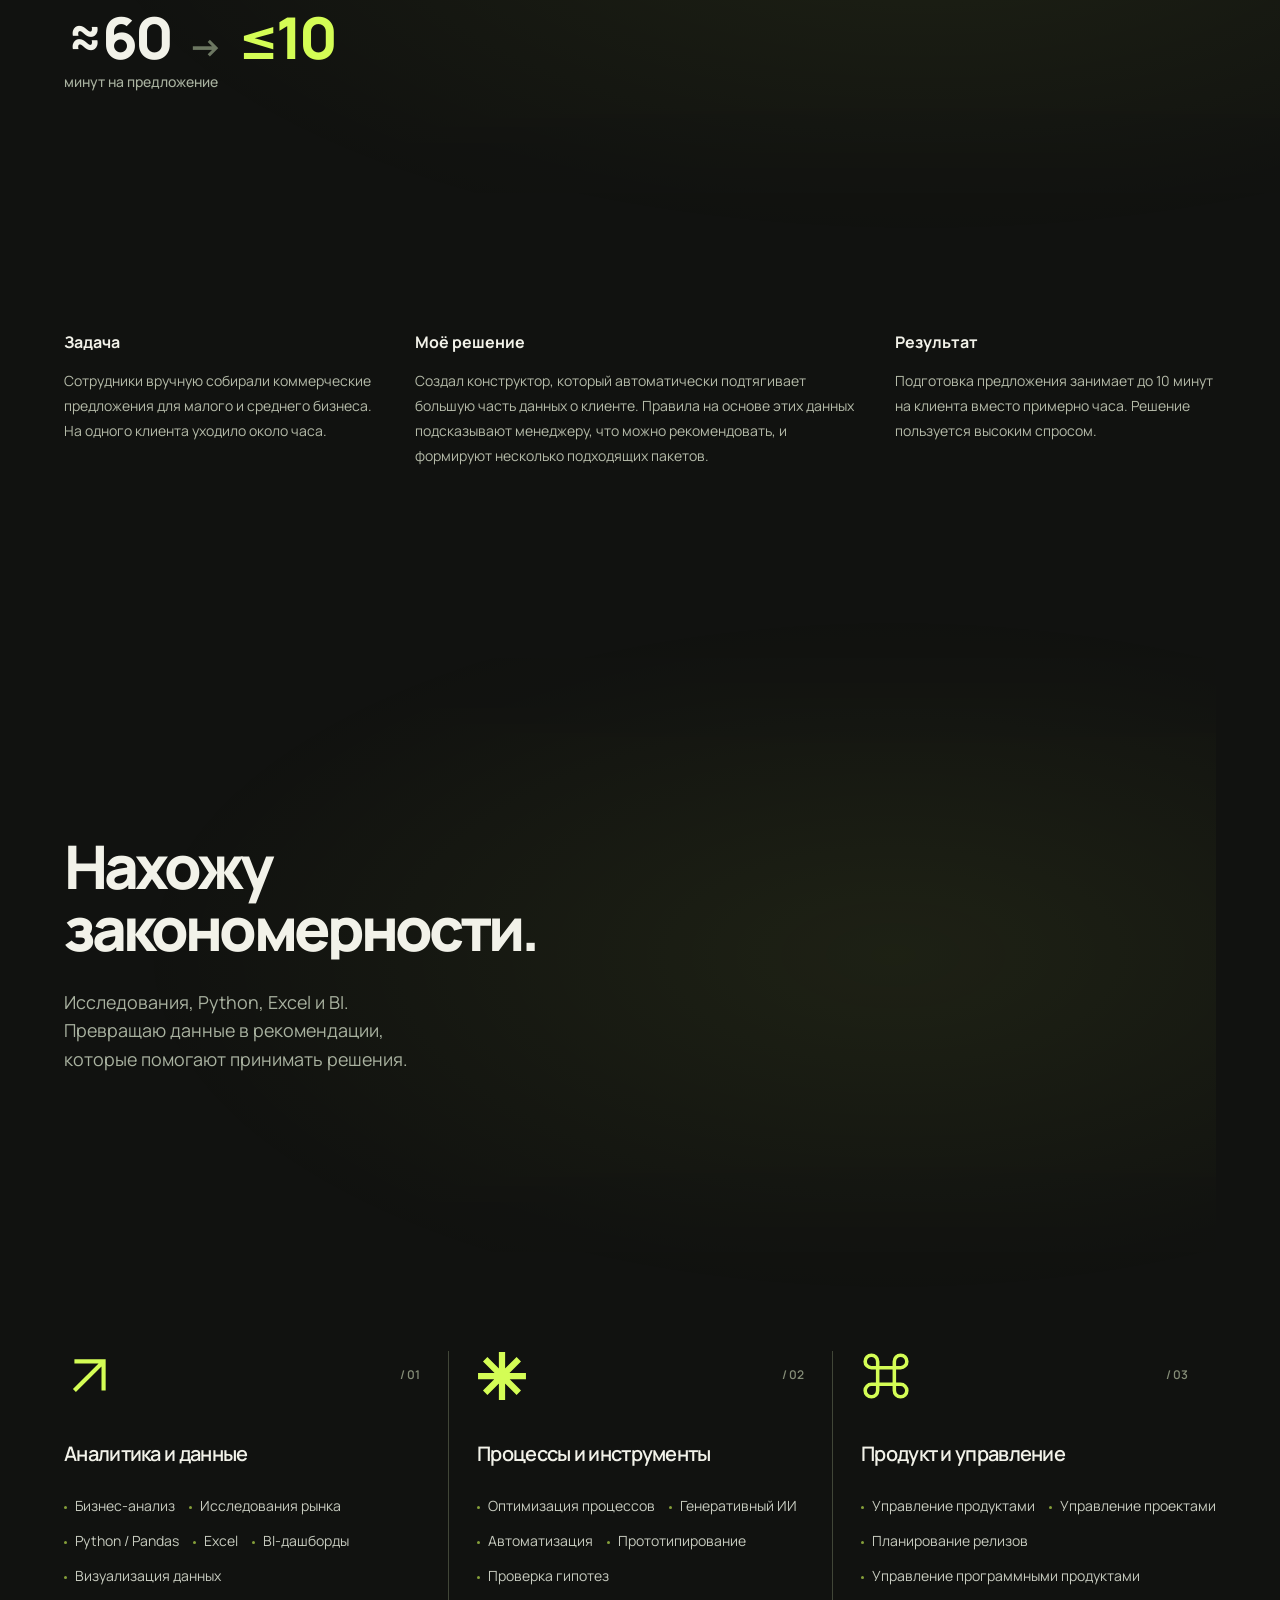
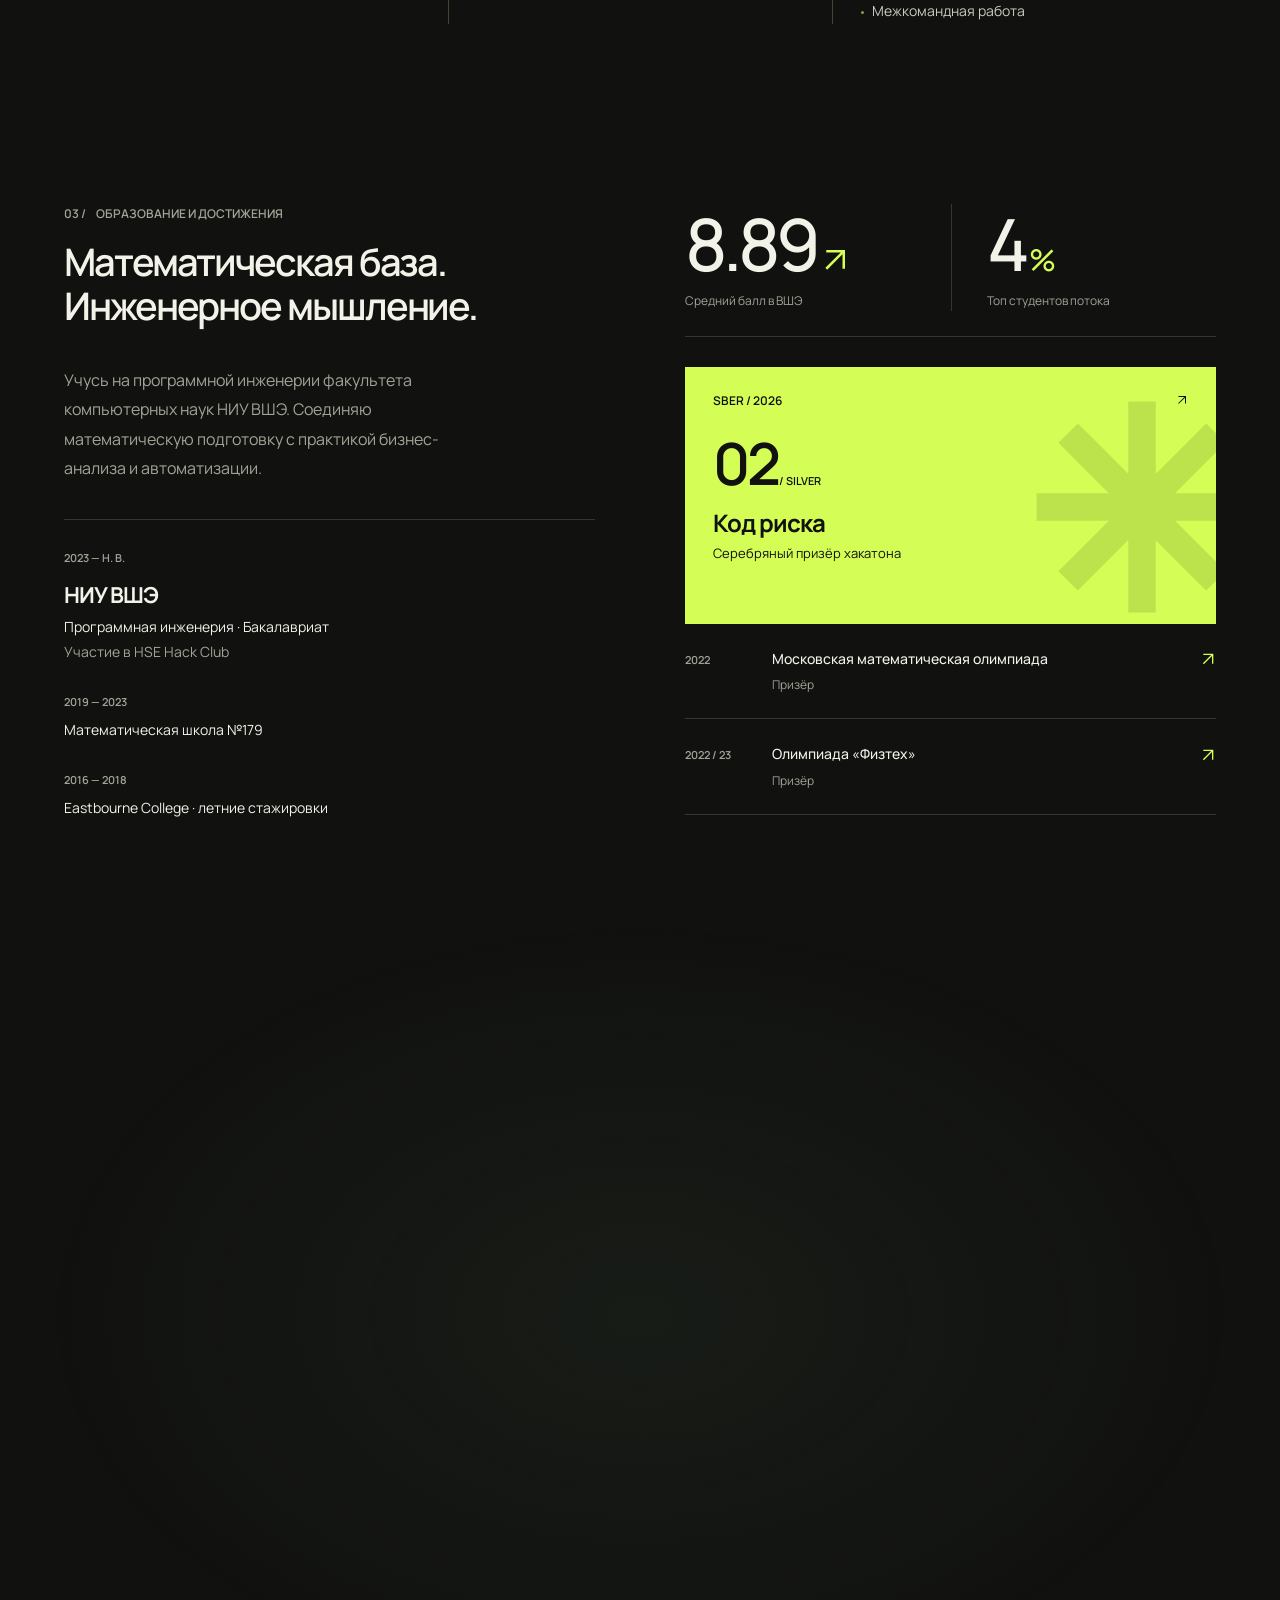
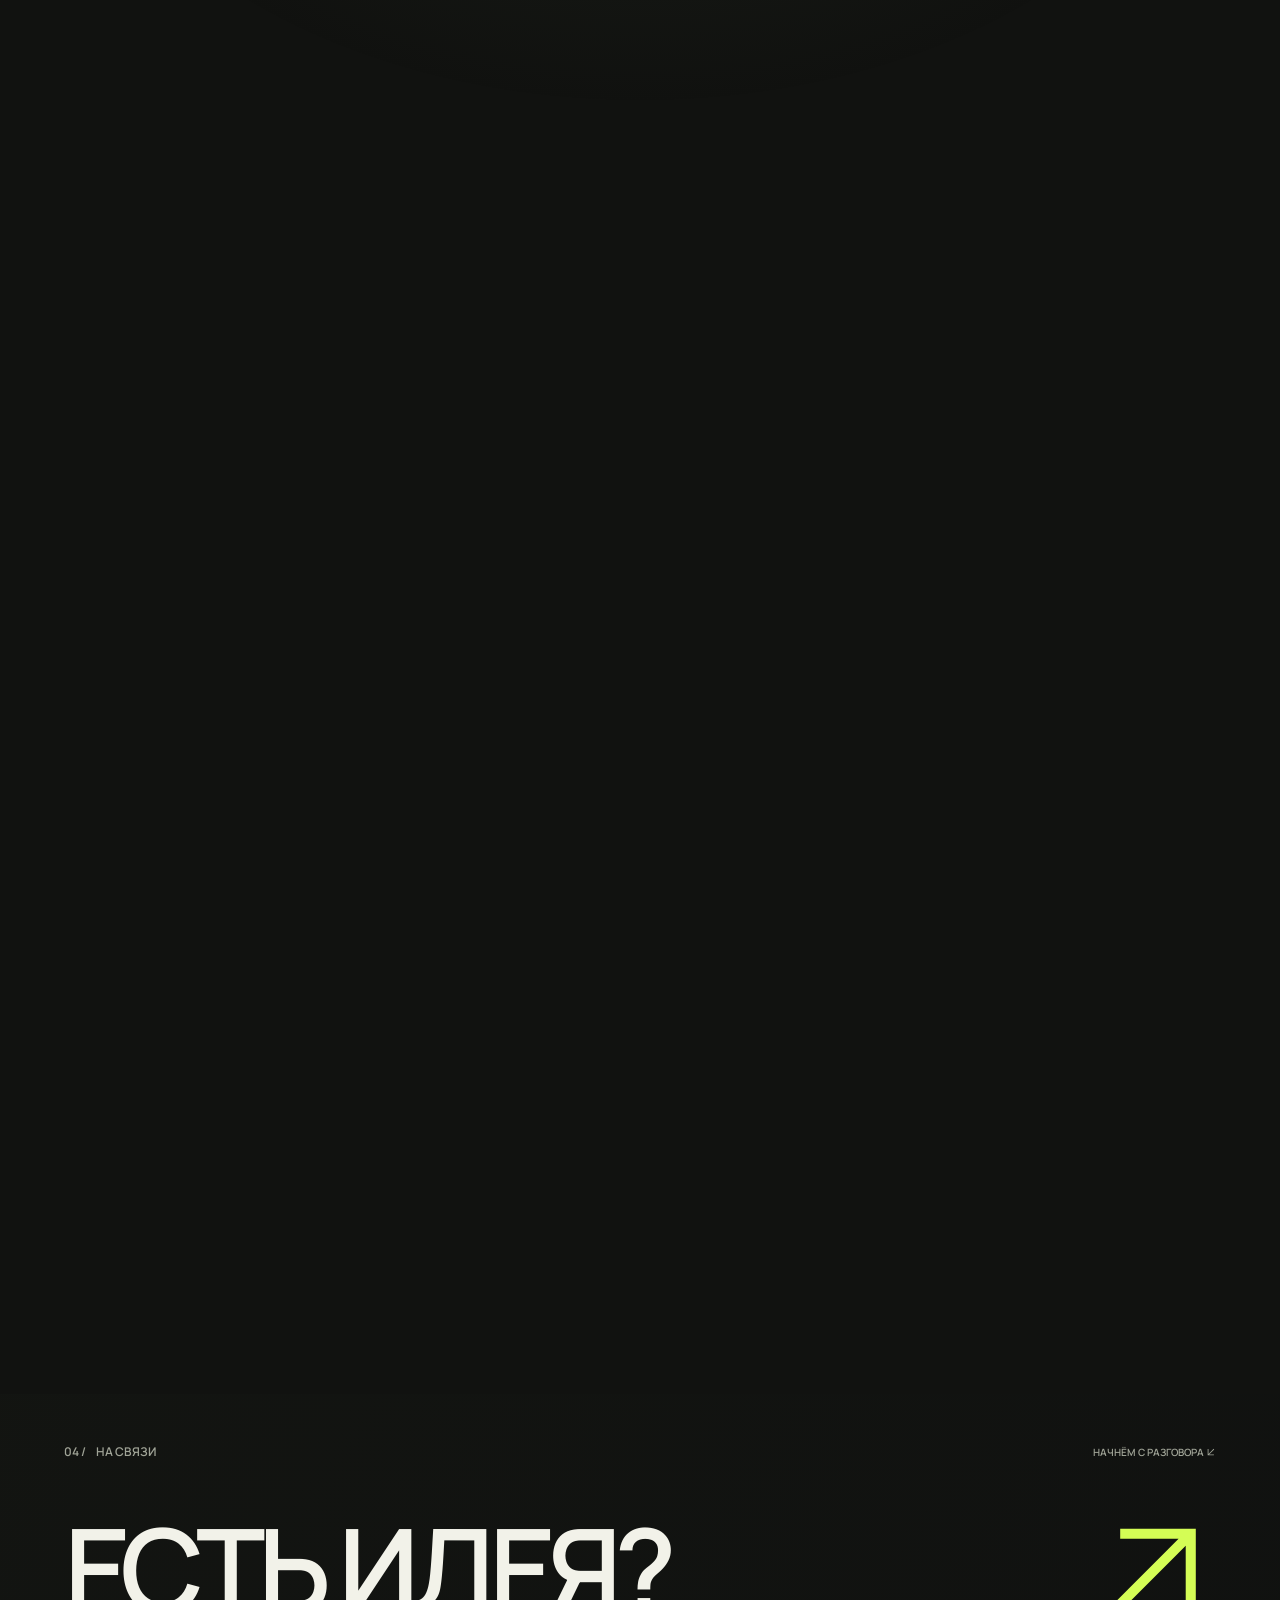
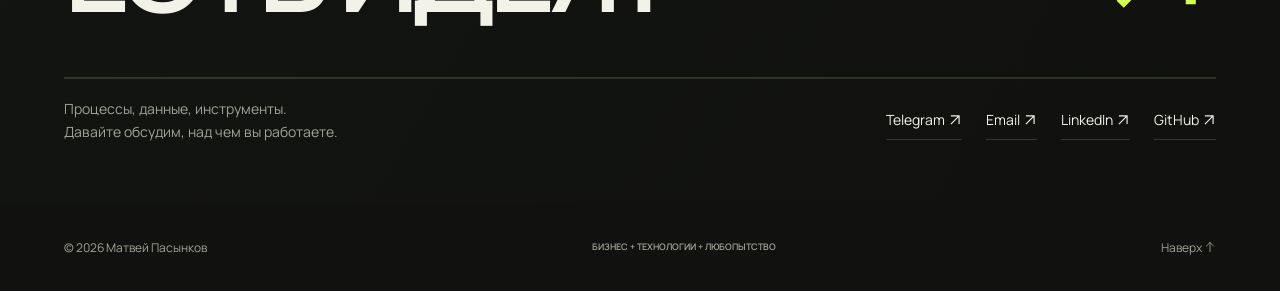
==== commit 4ec6e621: "Refine continuous case film, printed documents and native 4K export" ====
--- a/index.html
+++ b/index.html
@@ -55,7 +55,7 @@
 </main><footer class="wrap footer"><span>© 2026 <span data-ru="Матвей Пасынков" data-en="Matvey Pasynkov">Матвей Пасынков</span></span><span class="mono"><span data-ru="БИЗНЕС + ТЕХНОЛОГИИ + ЛЮБОПЫТСТВО" data-en="BUSINESS + TECHNOLOGY + CURIOSITY">БИЗНЕС + ТЕХНОЛОГИИ + ЛЮБОПЫТСТВО</span></span><a href="#"><span data-ru="Наверх" data-en="Back to top">Наверх</span> <svg class="ui-icon" viewBox="0 0 24 24" fill="none" stroke="currentColor" stroke-width="1.7" stroke-linecap="square" aria-hidden="true"><path d="M12 21V3m-7 7 7-7 7 7"/></svg></a></footer>
 <dialog id="intro-film" class="film-dialog" aria-labelledby="resume-film-title">
 <div class="film-dialog-head"><div><span class="eyebrow" data-ru="КЕЙС / 28 СЕКУНД" data-en="CASE / 28 SECONDS">КЕЙС / 28 СЕКУНД</span><h2 id="resume-film-title" data-ru="Из рутины — в инструмент." data-en="From routine to a working tool.">Из рутины — в инструмент.</h2></div><button class="film-close" type="button" aria-label="Закрыть видео" data-ru="Закрыть ×" data-en="Close ×">Закрыть ×</button></div>
-<video id="resume-film" controls playsinline preload="none" width="2560" height="1440" poster="assets/resume-story-ru.jpg?v=5"><source src="assets/resume-story-ru.mp4?v=5" type="video/mp4"></video>
+<video id="resume-film" controls playsinline preload="none" width="3840" height="2160" poster="assets/resume-story-ru.jpg?v=6"><source src="assets/resume-story-ru.mp4?v=6" type="video/mp4"></video>
 <p class="film-dialog-note" data-ru="Конструктор коммерческих предложений: от ≈ часа до 10 минут на клиента." data-en="Commercial proposal builder: from ≈ an hour to up to 10 minutes per client.">Конструктор коммерческих предложений: от ≈ часа до 10 минут на клиента.</p>
 </dialog>
 <script src="script.js?v=static-9"></script>
@@ -63,7 +63,7 @@
 <script src="motion.js?v=inline-13b"></script>
 <script src="ribbon.js"></script>
 <script type="module" src="scene-loader.js?v=cursor-14c"></script>
-<script src="resume-film.js?v=film-5"></script>
+<script src="resume-film.js?v=film-6"></script>
 <script type="module" src="worlds.js?v=entrances-15c"></script>
 <script src="cursor.js?v=cursor-14c"></script>
 <script src="page-progress.js?v=worlds-10"></script>
